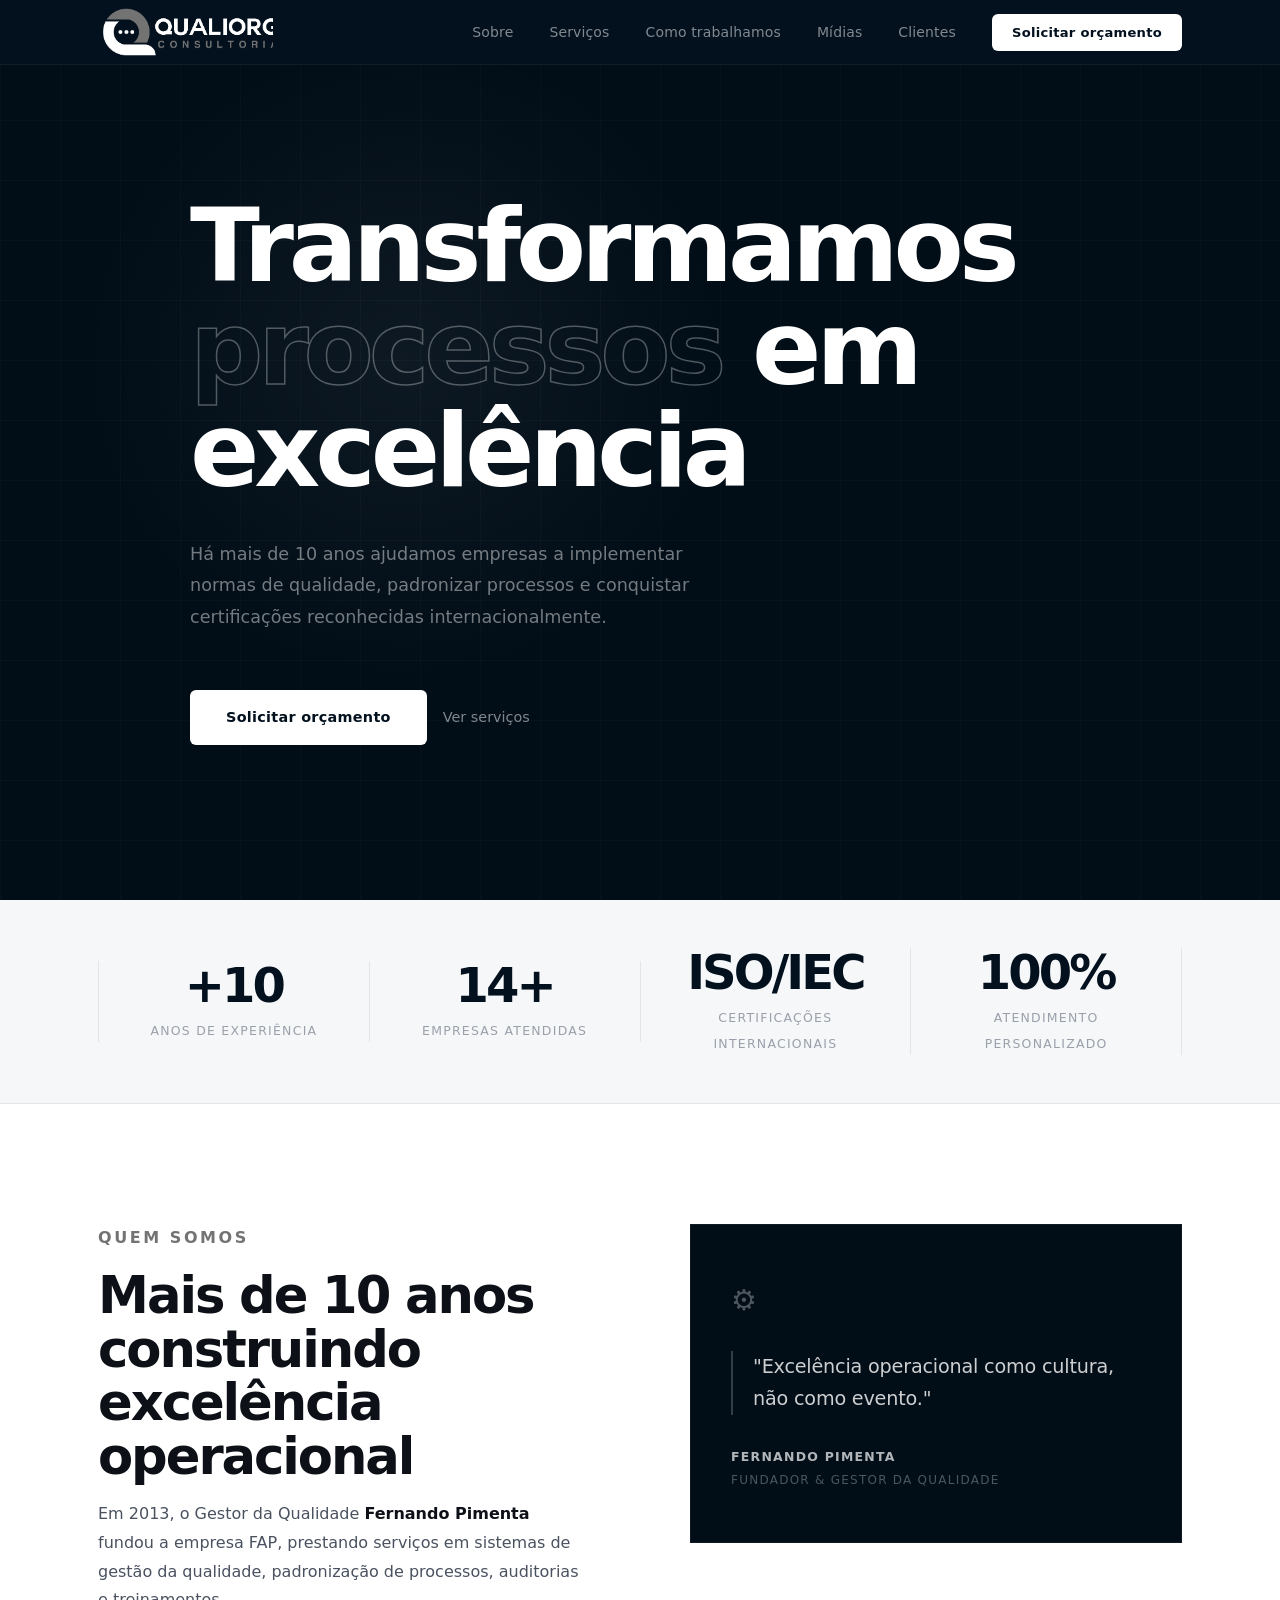
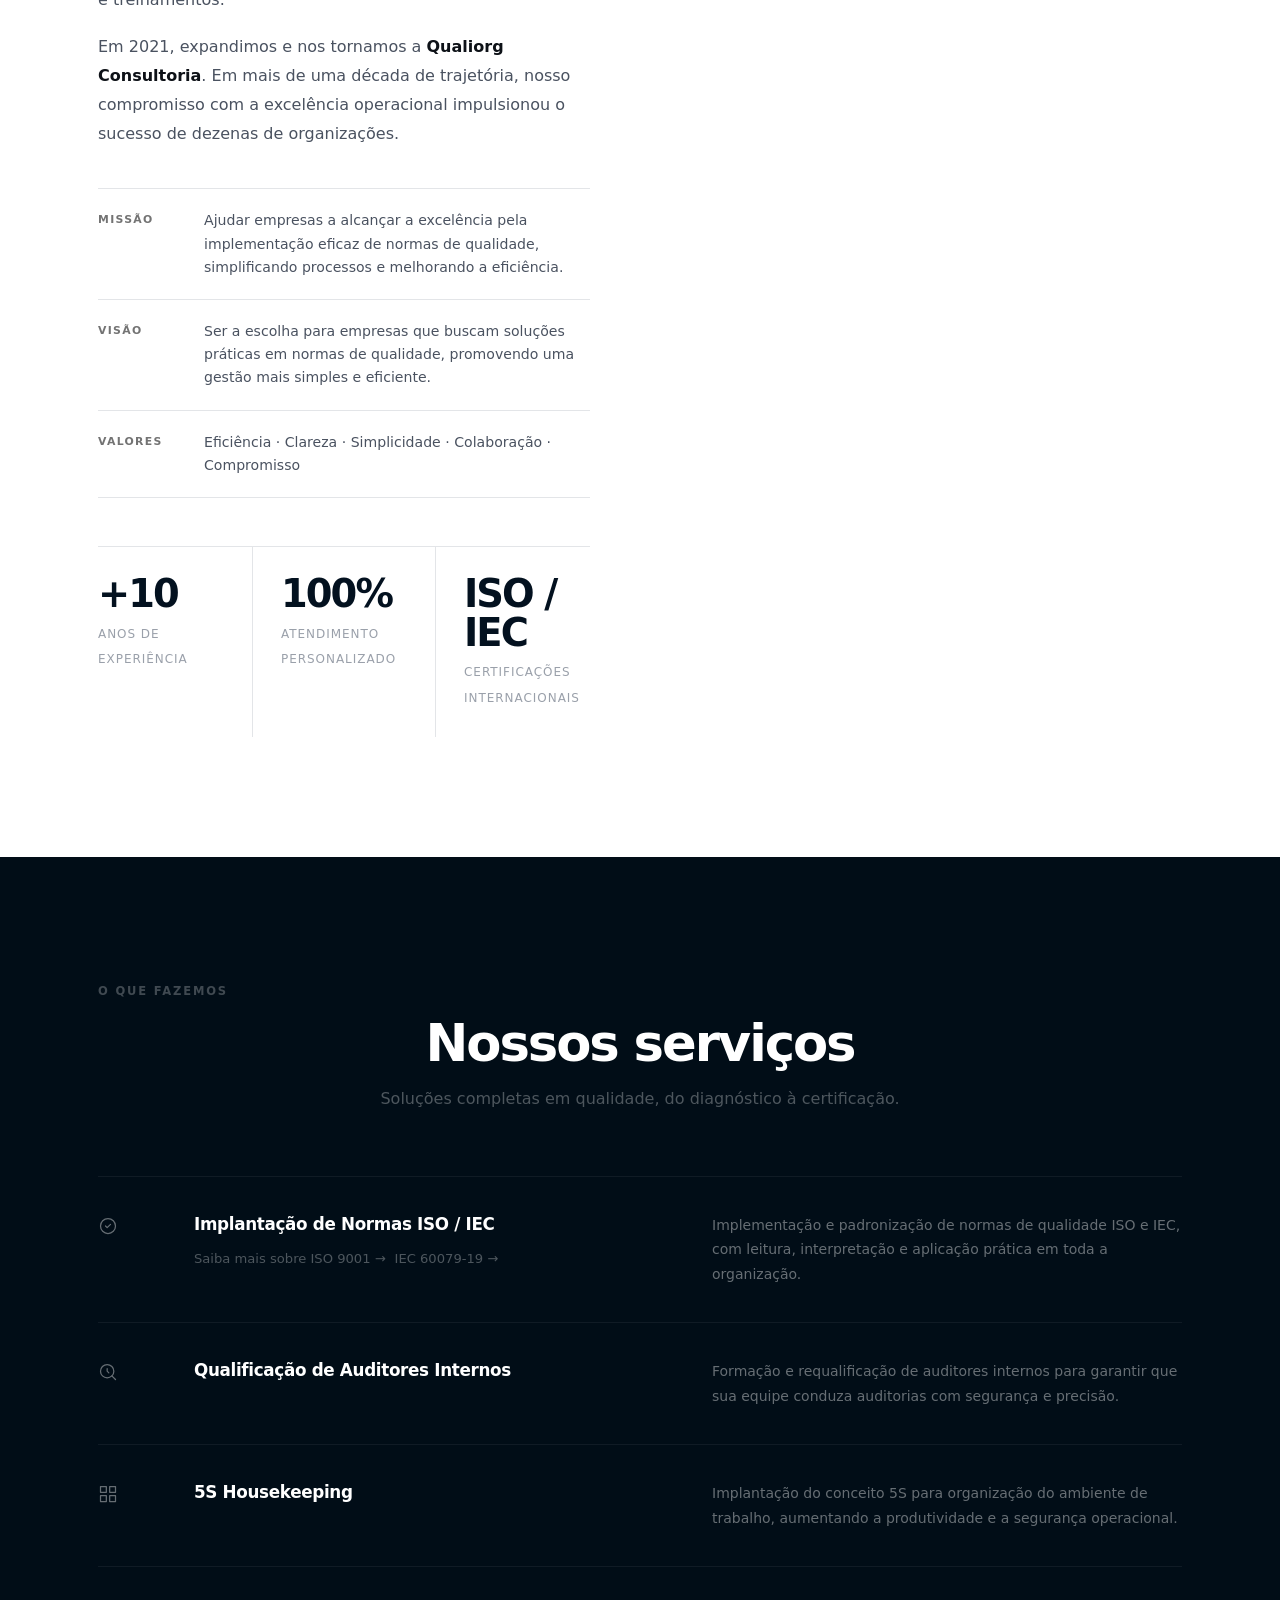
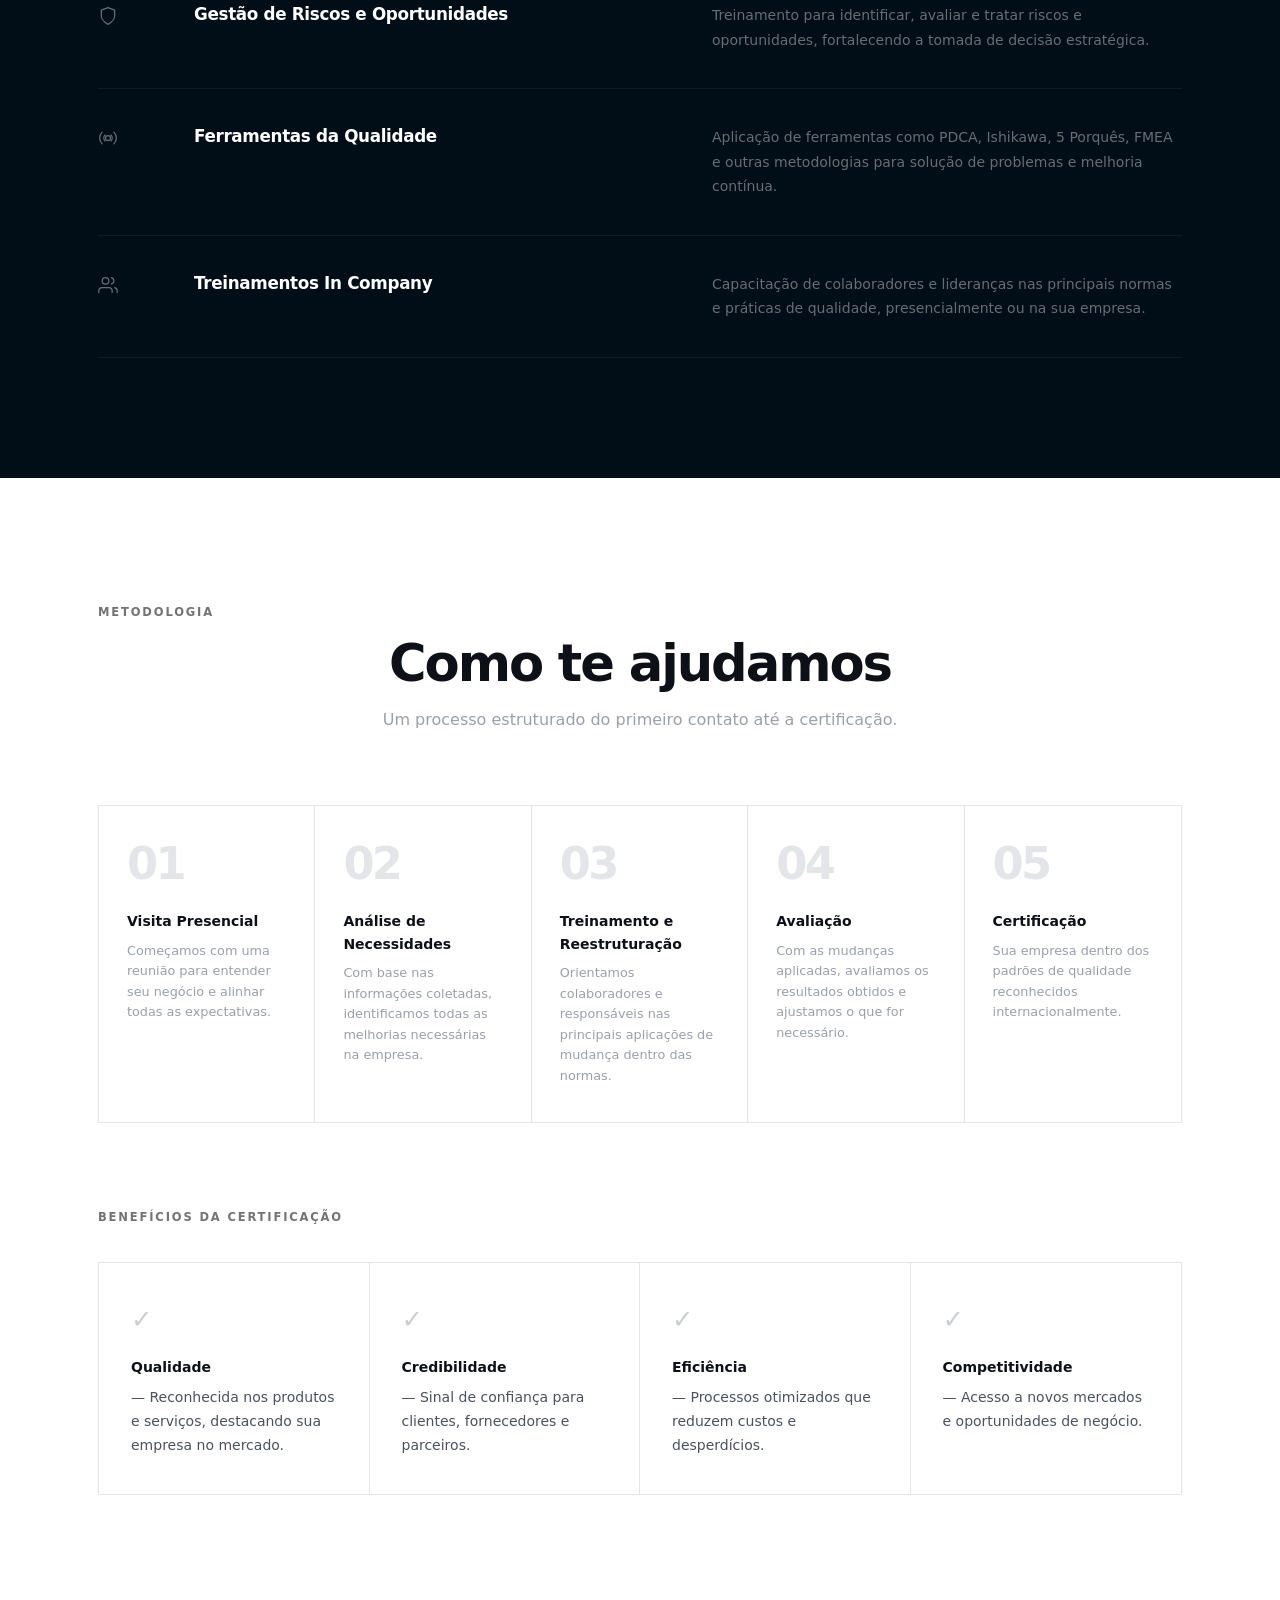
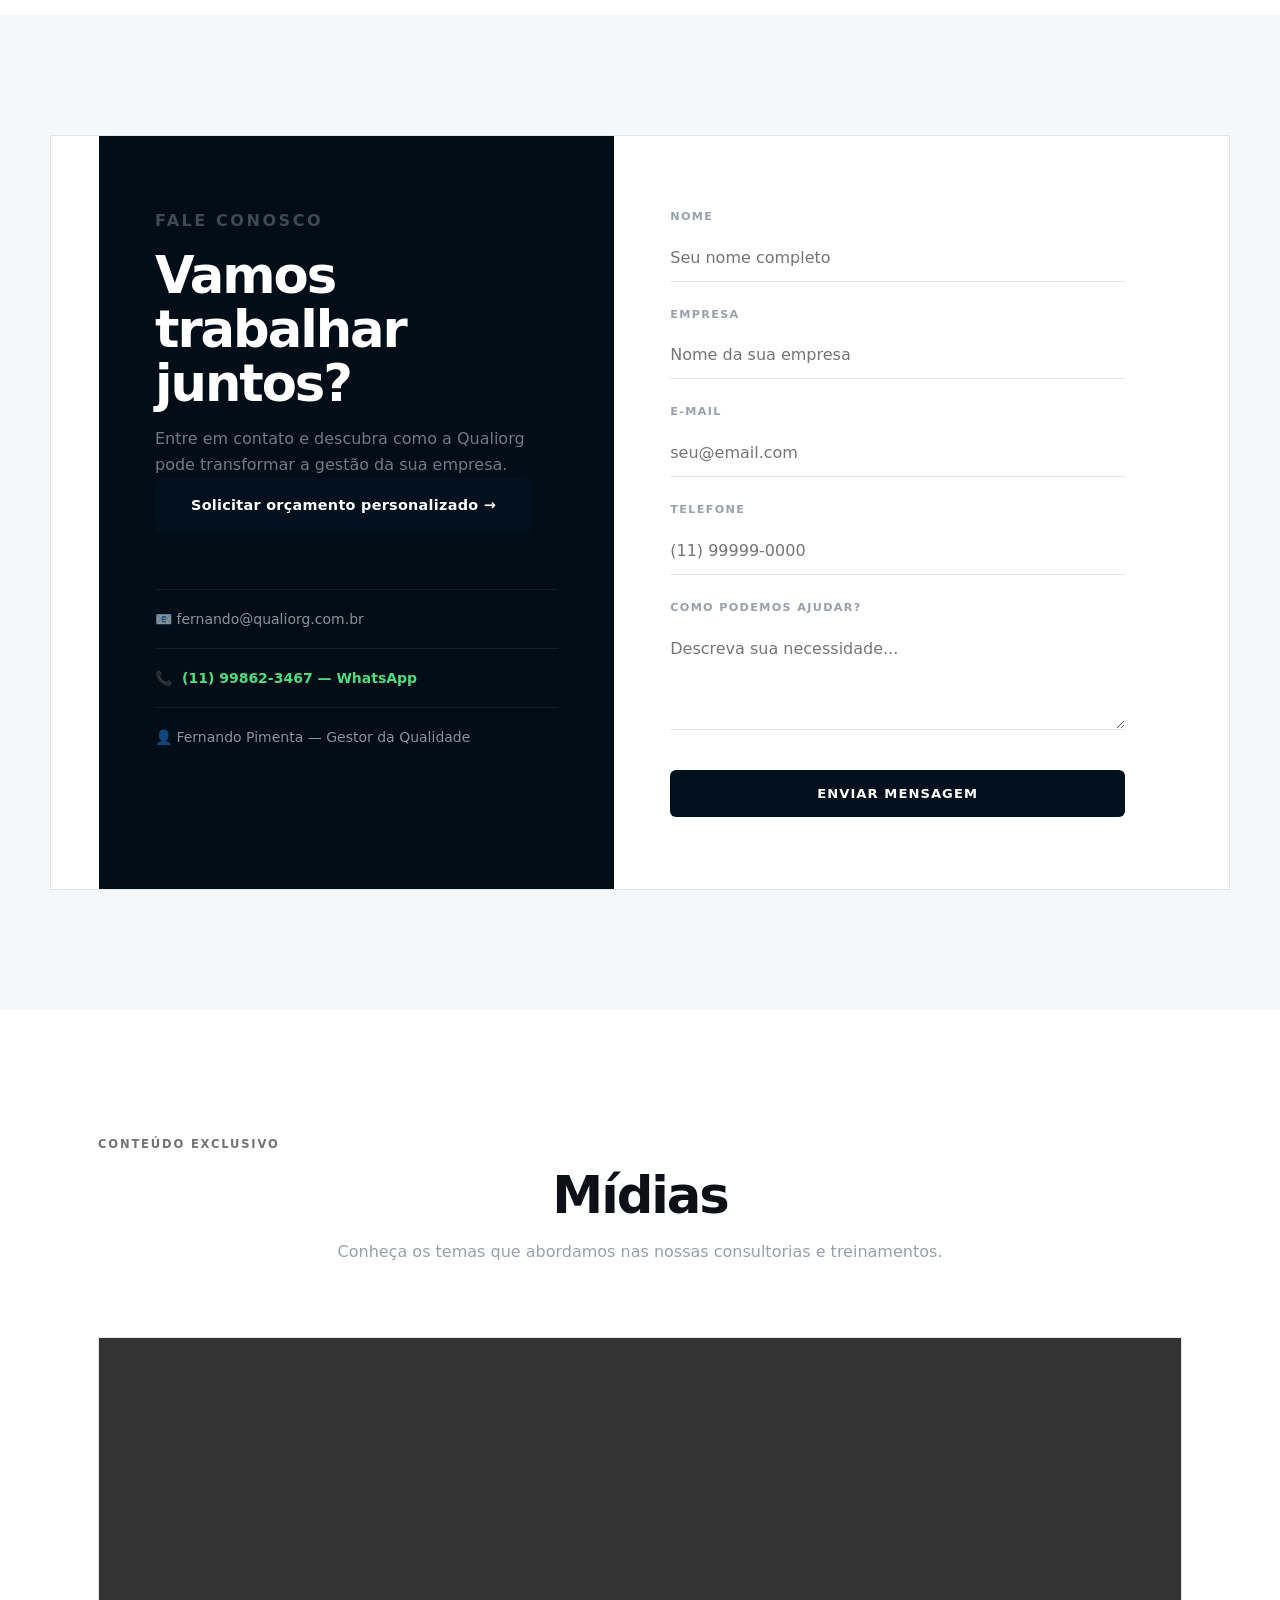
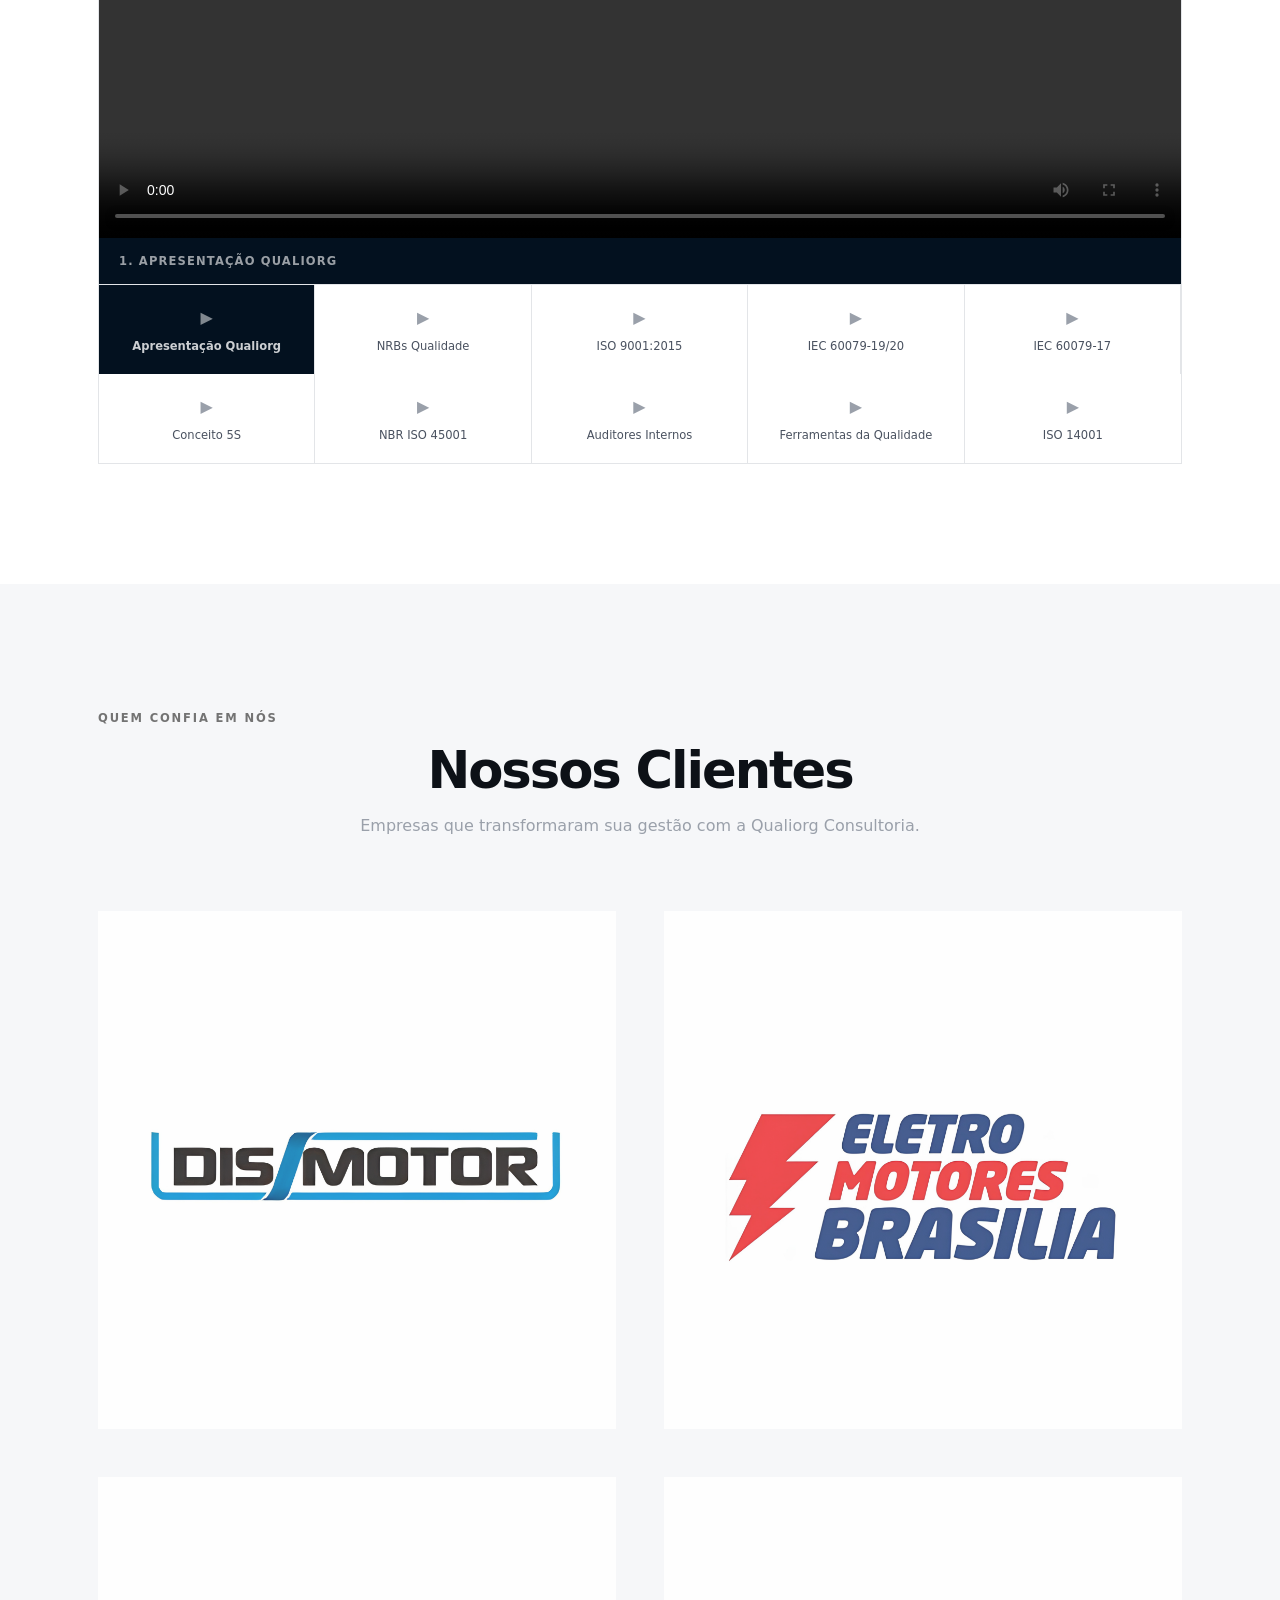
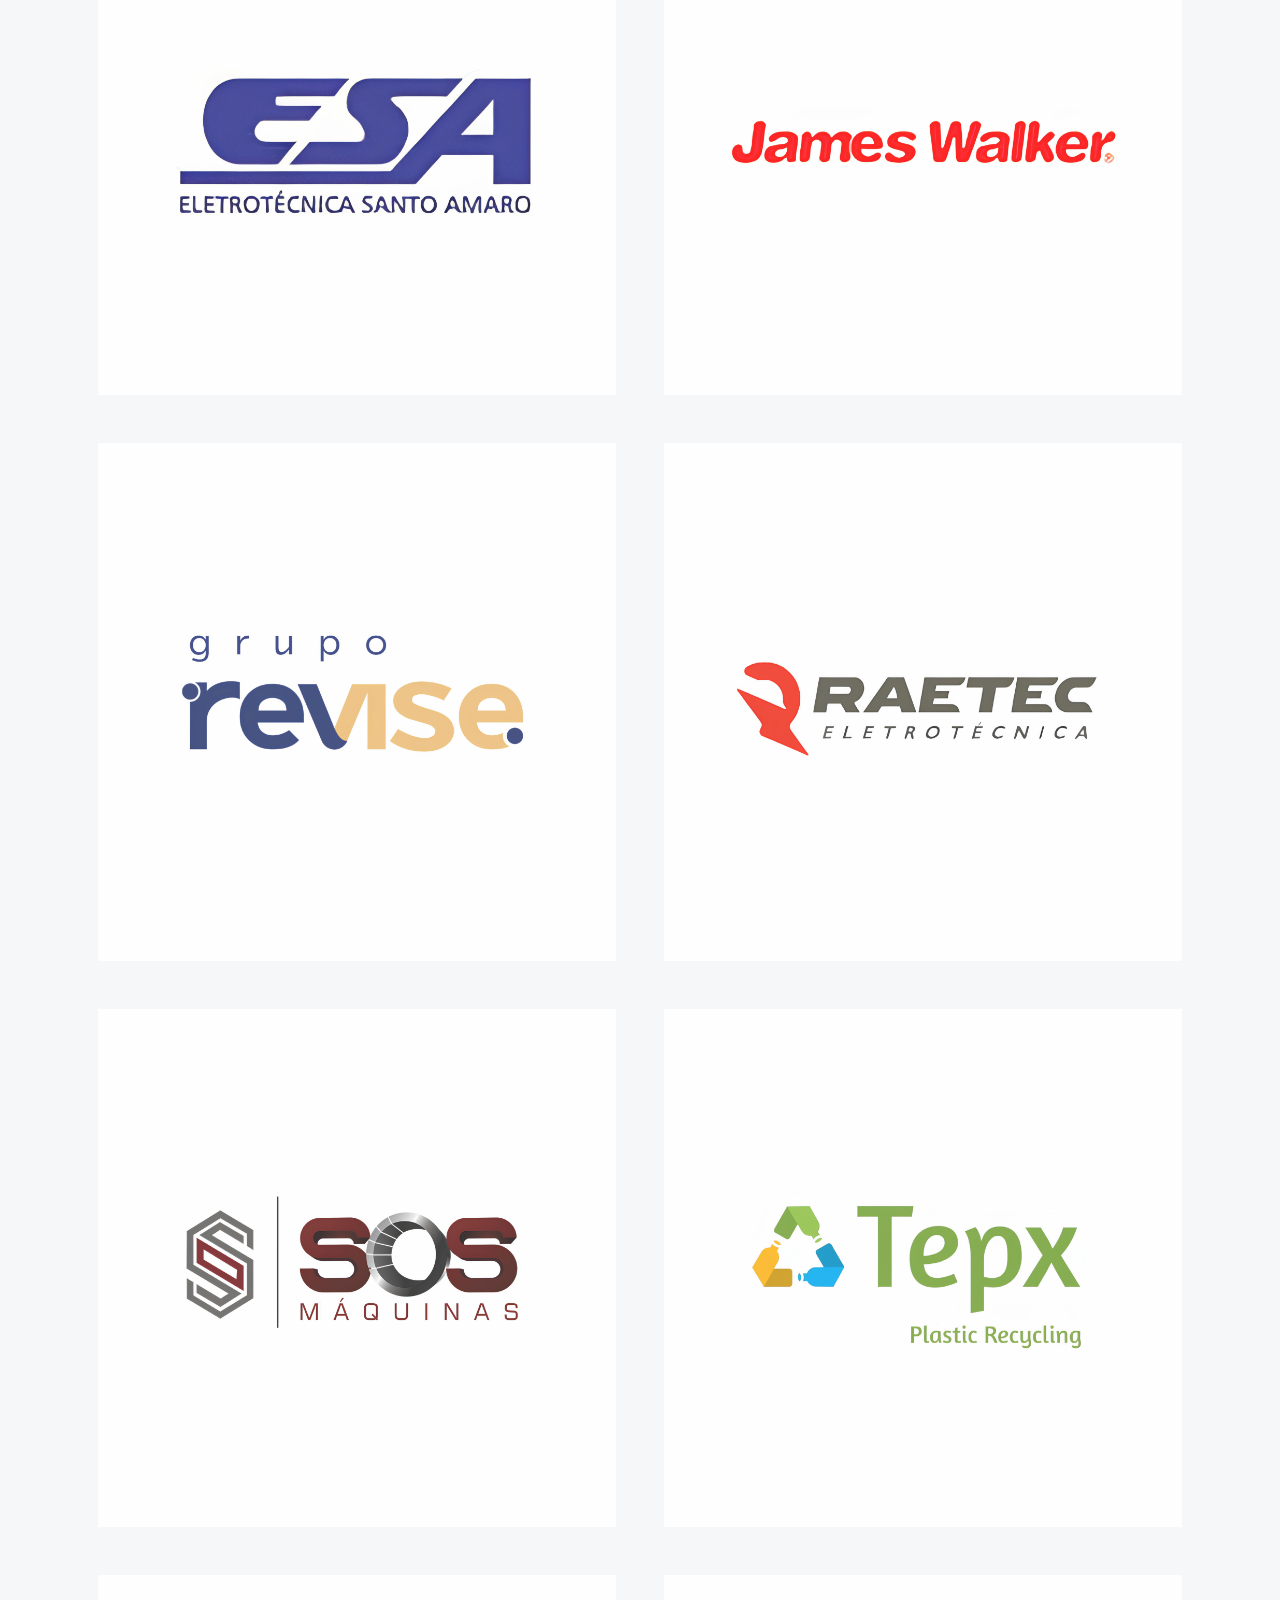
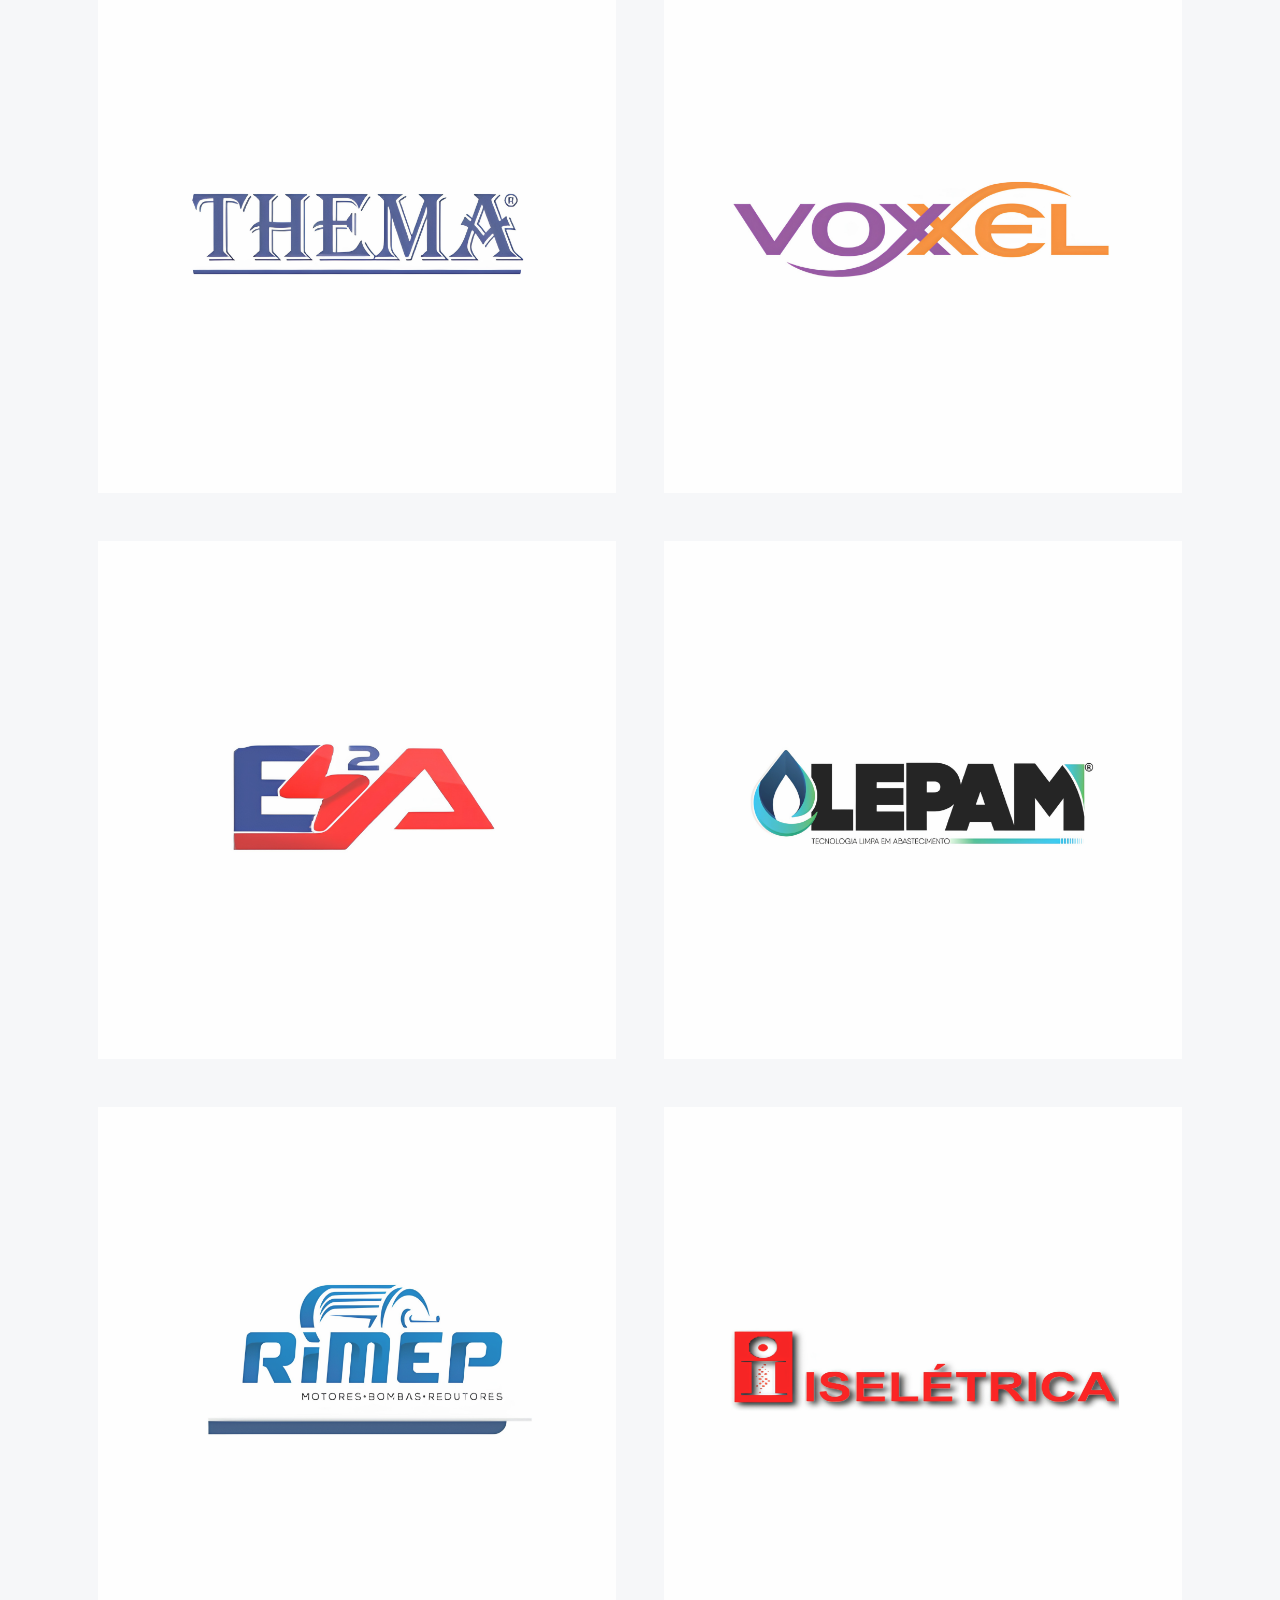
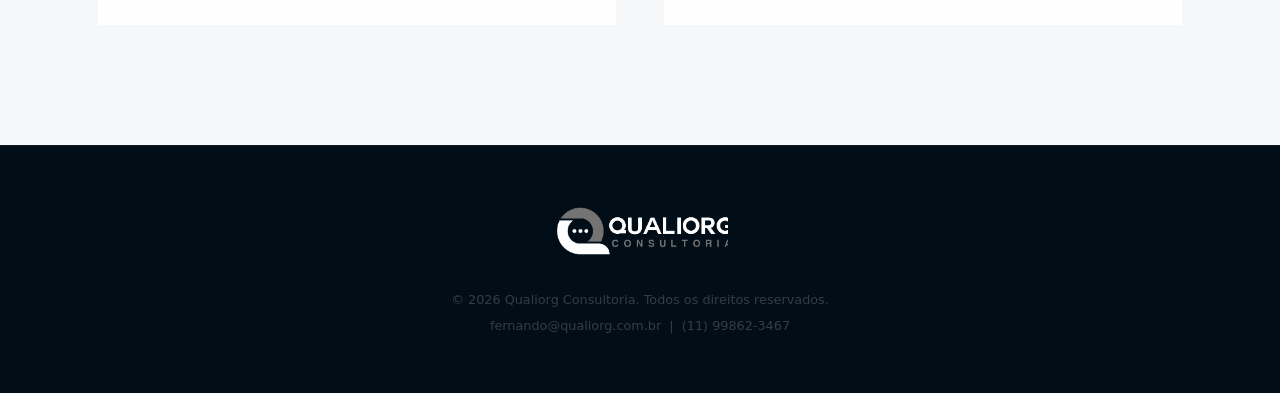
==== index.html @ 5e2f6592 "Logo transparente: sem fundo, encaixa perfeitamente em qualquer background" ====
<!DOCTYPE html>
<html lang="pt-BR">
<head>
  <meta charset="UTF-8" />
  <meta name="viewport" content="width=device-width, initial-scale=1.0" />

  <!-- SEO: Title otimizado -->
  <title>Consultoria ISO 9001, 14001 e 45001 | Qualiorg Consultoria</title>

  <!-- SEO: Meta description -->
  <meta name="description" content="Consultoria especializada em implantação de normas ISO 9001, ISO 14001, ISO 45001 e IEC 60079-19. Mais de 10 anos ajudando empresas a conquistar certificações internacionais. Solicite um orçamento." />

  <!-- SEO: Canonical -->
  <link rel="canonical" href="https://www.qualiorg.com.br/" />

  <!-- SEO: Open Graph (WhatsApp, LinkedIn, Facebook) -->
  <meta property="og:type" content="website" />
  <meta property="og:url" content="https://www.qualiorg.com.br/" />
  <meta property="og:title" content="Consultoria ISO 9001, 14001 e 45001 | Qualiorg Consultoria" />
  <meta property="og:description" content="Consultoria especializada em implantação de normas ISO 9001, ISO 14001, ISO 45001 e IEC 60079-19. Mais de 10 anos ajudando empresas a conquistar certificações internacionais." />
  <meta property="og:image" content="https://www.qualiorg.com.br/logo-dark.png" />
  <meta property="og:locale" content="pt_BR" />
  <meta property="og:site_name" content="Qualiorg Consultoria" />

  <!-- SEO: Twitter Card -->
  <meta name="twitter:card" content="summary_large_image" />
  <meta name="twitter:title" content="Consultoria ISO 9001, 14001 e 45001 | Qualiorg Consultoria" />
  <meta name="twitter:description" content="Consultoria especializada em implantação de normas ISO 9001, ISO 14001, ISO 45001 e IEC 60079-19. Mais de 10 anos de experiência." />
  <meta name="twitter:image" content="https://www.qualiorg.com.br/logo-dark.png" />

  <!-- SEO: Schema JSON-LD -->
  <script type="application/ld+json">
  {
    "@context": "https://schema.org",
    "@type": "LocalBusiness",
    "name": "Qualiorg Consultoria",
    "description": "Consultoria especializada em implantação de normas ISO 9001, ISO 14001, ISO 45001 e IEC 60079-19, auditorias internas e treinamentos em qualidade.",
    "url": "https://www.qualiorg.com.br",
    "telephone": "+5511998623467",
    "email": "fernando@qualiorg.com.br",
    "founder": {
      "@type": "Person",
      "name": "Fernando Pimenta",
      "jobTitle": "Gestor da Qualidade"
    },
    "foundingDate": "2013",
    "logo": "https://www.qualiorg.com.br/logo-dark.png",
    "image": "https://www.qualiorg.com.br/logo-dark.png",
    "address": {
      "@type": "PostalAddress",
      "addressCountry": "BR",
      "addressRegion": "SP"
    },
    "areaServed": "Brasil",
    "serviceType": [
      "Consultoria ISO 9001",
      "Consultoria ISO 14001",
      "Consultoria ISO 45001",
      "Consultoria IEC 60079-19",
      "Auditoria Interna",
      "Treinamento 5S",
      "Ferramentas da Qualidade"
    ],
    "sameAs": [
      "https://qualiorg-consultoria.github.io/Qualiorg-Consultoria"
    ]
  }
  </script>

  <link rel="stylesheet" href="style-v2.css" />
  <link href="https://fonts.googleapis.com/css2?family=Inter:wght@300;400;600;700&display=swap" rel="stylesheet" />
</head>
<body>

  <!-- NAVBAR -->
  <header class="navbar">
    <div class="container nav-inner">
      <a href="#" class="logo-link"><img src="logo-transparent.png" alt="Qualiorg Consultoria" class="logo-img" /></a>
      <nav>
        <a href="#sobre">Sobre</a>
        <a href="#servicos">Serviços</a>
        <a href="#como">Como trabalhamos</a>
        <a href="#videos">Mídias</a>
        <a href="#clientes">Clientes</a>
        <a href="orcamento.html" class="btn-nav">Solicitar orçamento</a>
      </nav>
      <button class="menu-toggle" onclick="toggleMenu()" aria-label="Menu">&#9776;</button>
    </div>
  </header>

  <!-- HERO -->
  <section class="hero">
    <div class="container hero-content">
      <h1>Transformamos <span>processos</span> em excelência</h1>
      <p class="subtitle">Há mais de 10 anos ajudamos empresas a implementar normas de qualidade, padronizar processos e conquistar certificações reconhecidas internacionalmente.</p>
      <div class="hero-actions">
        <a href="orcamento.html" class="btn-primary">Solicitar orçamento</a>
        <a href="#servicos" class="btn-secondary">Ver serviços</a>
      </div>
    </div>
    <div class="hero-bg"></div>
  </section>

  <!-- STATS STRIP -->
  <div class="stats-strip">
    <div class="container">
      <div class="stats-strip-inner">
        <div class="strip-stat"><strong>+10</strong><span>Anos de experiência</span></div>
        <div class="strip-stat"><strong>14+</strong><span>Empresas atendidas</span></div>
        <div class="strip-stat"><strong>ISO/IEC</strong><span>Certificações internacionais</span></div>
        <div class="strip-stat"><strong>100%</strong><span>Atendimento personalizado</span></div>
      </div>
    </div>
  </div>

  <!-- SOBRE -->
  <section id="sobre" class="section sobre">
    <div class="container sobre-grid">
      <div class="sobre-text">
        <p class="eyebrow">Quem somos</p>
        <h2>Mais de 10 anos construindo excelência operacional</h2>
        <p>Em 2013, o Gestor da Qualidade <strong>Fernando Pimenta</strong> fundou a empresa FAP, prestando serviços em sistemas de gestão da qualidade, padronização de processos, auditorias e treinamentos.</p>
        <p>Em 2021, expandimos e nos tornamos a <strong>Qualiorg Consultoria</strong>. Em mais de uma década de trajetória, nosso compromisso com a excelência operacional impulsionou o sucesso de dezenas de organizações.</p>

        <div class="mvv-grid">
          <div class="mvv-item">
            <strong>Missão</strong>
            <p>Ajudar empresas a alcançar a excelência pela implementação eficaz de normas de qualidade, simplificando processos e melhorando a eficiência.</p>
          </div>
          <div class="mvv-item">
            <strong>Visão</strong>
            <p>Ser a escolha para empresas que buscam soluções práticas em normas de qualidade, promovendo uma gestão mais simples e eficiente.</p>
          </div>
          <div class="mvv-item">
            <strong>Valores</strong>
            <p>Eficiência · Clareza · Simplicidade · Colaboração · Compromisso</p>
          </div>
        </div>

        <div class="stats-row">
          <div class="stat">
            <strong>+10</strong>
            <span>Anos de experiência</span>
          </div>
          <div class="stat">
            <strong>100%</strong>
            <span>Atendimento personalizado</span>
          </div>
          <div class="stat">
            <strong>ISO / IEC</strong>
            <span>Certificações internacionais</span>
          </div>
        </div>
      </div>
      <div class="sobre-visual">
        <div class="visual-card">
          <div class="icon-large">&#9881;</div>
          <blockquote>"Excelência operacional como cultura, não como evento."</blockquote>
          <p class="founder">Fernando Pimenta<br><span>Fundador &amp; Gestor da Qualidade</span></p>
        </div>
      </div>
    </div>
  </section>

  <!-- SERVIÇOS -->
  <section id="servicos" class="section servicos">
    <div class="container">
      <p class="eyebrow center">O que fazemos</p>
      <h2 class="center">Nossos serviços</h2>
      <p class="section-sub center">Soluções completas em qualidade, do diagnóstico à certificação.</p>
      <div class="cards-grid">

        <div class="card">
          <div class="card-icon">
            <svg width="24" height="24" viewBox="0 0 24 24" fill="none" stroke="currentColor" stroke-width="1.5" stroke-linecap="round" stroke-linejoin="round"><path d="M9 12l2 2 4-4"/><path d="M21 12a9 9 0 1 1-18 0 9 9 0 0 1 18 0z"/></svg>
          </div>
          <div class="card-title-wrap">
            <h3>Implantação de Normas ISO / IEC</h3>
            <p style="margin-top: 10px;"><a href="iso-9001.html">Saiba mais sobre ISO 9001 &#8594;</a> &nbsp;<a href="iec-60079-19.html">IEC 60079-19 &#8594;</a></p>
          </div>
          <p>Implementação e padronização de normas de qualidade ISO e IEC, com leitura, interpretação e aplicação prática em toda a organização.</p>
        </div>

        <div class="card">
          <div class="card-icon">
            <svg width="24" height="24" viewBox="0 0 24 24" fill="none" stroke="currentColor" stroke-width="1.5" stroke-linecap="round" stroke-linejoin="round"><path d="M21 21l-4.35-4.35"/><circle cx="11" cy="11" r="8"/><path d="M11 8v3l2 2"/></svg>
          </div>
          <h3>Qualificação de Auditores Internos</h3>
          <p>Formação e requalificação de auditores internos para garantir que sua equipe conduza auditorias com segurança e precisão.</p>
        </div>

        <div class="card">
          <div class="card-icon">
            <svg width="24" height="24" viewBox="0 0 24 24" fill="none" stroke="currentColor" stroke-width="1.5" stroke-linecap="round" stroke-linejoin="round"><rect x="3" y="3" width="7" height="7"/><rect x="14" y="3" width="7" height="7"/><rect x="14" y="14" width="7" height="7"/><rect x="3" y="14" width="7" height="7"/></svg>
          </div>
          <h3>5S Housekeeping</h3>
          <p>Implantação do conceito 5S para organização do ambiente de trabalho, aumentando a produtividade e a segurança operacional.</p>
        </div>

        <div class="card">
          <div class="card-icon">
            <svg width="24" height="24" viewBox="0 0 24 24" fill="none" stroke="currentColor" stroke-width="1.5" stroke-linecap="round" stroke-linejoin="round"><path d="M12 22s8-4 8-10V5l-8-3-8 3v7c0 6 8 10 8 10z"/></svg>
          </div>
          <h3>Gestão de Riscos e Oportunidades</h3>
          <p>Treinamento para identificar, avaliar e tratar riscos e oportunidades, fortalecendo a tomada de decisão estratégica.</p>
        </div>

        <div class="card">
          <div class="card-icon">
            <svg width="24" height="24" viewBox="0 0 24 24" fill="none" stroke="currentColor" stroke-width="1.5" stroke-linecap="round" stroke-linejoin="round"><circle cx="12" cy="12" r="3"/><path d="M19.07 4.93a10 10 0 0 1 0 14.14M4.93 4.93a10 10 0 0 0 0 14.14"/><path d="M15.54 8.46a5 5 0 0 1 0 7.07M8.46 8.46a5 5 0 0 0 0 7.07"/></svg>
          </div>
          <h3>Ferramentas da Qualidade</h3>
          <p>Aplicação de ferramentas como PDCA, Ishikawa, 5 Porquês, FMEA e outras metodologias para solução de problemas e melhoria contínua.</p>
        </div>

        <div class="card">
          <div class="card-icon">
            <svg width="24" height="24" viewBox="0 0 24 24" fill="none" stroke="currentColor" stroke-width="1.5" stroke-linecap="round" stroke-linejoin="round"><path d="M17 21v-2a4 4 0 0 0-4-4H5a4 4 0 0 0-4 4v2"/><circle cx="9" cy="7" r="4"/><path d="M23 21v-2a4 4 0 0 0-3-3.87"/><path d="M16 3.13a4 4 0 0 1 0 7.75"/></svg>
          </div>
          <h3>Treinamentos In Company</h3>
          <p>Capacitação de colaboradores e lideranças nas principais normas e práticas de qualidade, presencialmente ou na sua empresa.</p>
        </div>

      </div>
    </div>
  </section>

  <!-- COMO TRABALHAMOS -->
  <section id="como" class="section como">
    <div class="container">
      <p class="eyebrow center">Metodologia</p>
      <h2 class="center">Como te ajudamos</h2>
      <p class="section-sub center">Um processo estruturado do primeiro contato até a certificação.</p>
      <div class="steps">
        <div class="step">
          <div class="step-num">01</div>
          <h3>Visita Presencial</h3>
          <p>Começamos com uma reunião para entender seu negócio e alinhar todas as expectativas.</p>
        </div>
        <div class="step-arrow">&#8594;</div>
        <div class="step">
          <div class="step-num">02</div>
          <h3>Análise de Necessidades</h3>
          <p>Com base nas informações coletadas, identificamos todas as melhorias necessárias na empresa.</p>
        </div>
        <div class="step-arrow">&#8594;</div>
        <div class="step">
          <div class="step-num">03</div>
          <h3>Treinamento e Reestruturação</h3>
          <p>Orientamos colaboradores e responsáveis nas principais aplicações de mudança dentro das normas.</p>
        </div>
        <div class="step-arrow">&#8594;</div>
        <div class="step">
          <div class="step-num">04</div>
          <h3>Avaliação</h3>
          <p>Com as mudanças aplicadas, avaliamos os resultados obtidos e ajustamos o que for necessário.</p>
        </div>
        <div class="step-arrow">&#8594;</div>
        <div class="step">
          <div class="step-num">05</div>
          <h3>Certificação</h3>
          <p>Sua empresa dentro dos padrões de qualidade reconhecidos internacionalmente.</p>
        </div>
      </div>

      <div class="beneficios">
        <p class="eyebrow center">Benefícios da certificação</p>
        <div class="beneficios-grid">
          <div class="beneficio">
            <span>&#10003;</span>
            <p><strong>Qualidade</strong> — Reconhecida nos produtos e serviços, destacando sua empresa no mercado.</p>
          </div>
          <div class="beneficio">
            <span>&#10003;</span>
            <p><strong>Credibilidade</strong> — Sinal de confiança para clientes, fornecedores e parceiros.</p>
          </div>
          <div class="beneficio">
            <span>&#10003;</span>
            <p><strong>Eficiência</strong> — Processos otimizados que reduzem custos e desperdícios.</p>
          </div>
          <div class="beneficio">
            <span>&#10003;</span>
            <p><strong>Competitividade</strong> — Acesso a novos mercados e oportunidades de negócio.</p>
          </div>
        </div>
      </div>
    </div>
  </section>

  <!-- CONTATO -->
  <section id="contato" class="section contato">
    <div class="container contato-grid">
      <div class="contato-text">
        <p class="eyebrow">Fale conosco</p>
        <h2>Vamos trabalhar juntos?</h2>
        <p>Entre em contato e descubra como a Qualiorg pode transformar a gestão da sua empresa.</p>
        <p style="margin-bottom: 20px;"><a href="orcamento.html" class="btn-primary" style="background: var(--navy); color: var(--white);">Solicitar orçamento personalizado &#8594;</a></p>
        <div class="contato-info">
          <p>&#128231; fernando@qualiorg.com.br</p>
          <p>&#128222; <a href="https://wa.me/5511998623467" target="_blank" class="whatsapp-link">(11) 99862-3467 — WhatsApp</a></p>
          <p>&#128100; Fernando Pimenta — Gestor da Qualidade</p>
        </div>
      </div>
      <form class="contato-form" action="https://api.web3forms.com/submit" method="POST">
        <div class="form-group">
          <label for="nome">Nome</label>
          <input type="text" id="nome" name="nome" placeholder="Seu nome completo" required />
        </div>
        <div class="form-group">
          <label for="empresa">Empresa</label>
          <input type="text" id="empresa" name="empresa" placeholder="Nome da sua empresa" />
        </div>
        <div class="form-group">
          <label for="email">E-mail</label>
          <input type="email" id="email" name="email" placeholder="seu@email.com" required />
        </div>
        <div class="form-group">
          <label for="telefone">Telefone</label>
          <input type="tel" id="telefone" name="telefone" placeholder="(11) 99999-0000" />
        </div>
        <div class="form-group">
          <label for="mensagem">Como podemos ajudar?</label>
          <textarea id="mensagem" name="mensagem" rows="4" placeholder="Descreva sua necessidade..." required></textarea>
        </div>
        <input type="hidden" name="access_key" value="b4bec08f-4103-42a5-8a6a-27d4d73f5cdd" />
        <input type="hidden" name="subject" value="Nova solicitação pelo site - Qualiorg Consultoria" />
        <input type="hidden" name="from_name" value="Site Qualiorg Consultoria" />
        <input type="hidden" name="redirect" value="https://www.qualiorg.com.br/?enviado=1" />
        <button type="submit" class="btn-submit">Enviar mensagem</button>
      </form>
    </div>
  </section>

  <!-- VÍDEOS -->
  <section id="videos" class="section videos">
    <div class="container">
      <p class="eyebrow center">Conteúdo exclusivo</p>
      <h2 class="center">Mídias</h2>
      <p class="section-sub center">Conheça os temas que abordamos nas nossas consultorias e treinamentos.</p>

      <div class="video-player-wrap">
        <video id="main-video" class="main-video" controls controlsList="nodownload">
          <source src="videos/01-apresentacao.mp4" type="video/mp4">
        </video>
        <div class="video-title-bar">
          <span id="video-label">1. Apresentação Qualiorg</span>
        </div>
      </div>

      <div class="video-grid">
        <div class="video-thumb active" onclick="trocarVideo(this)" data-src="videos/01-apresentacao.mp4" data-label="1. Apresentação Qualiorg">
          <div class="thumb-icon">&#9654;</div>
          <span>Apresentação Qualiorg</span>
        </div>
        <div class="video-thumb" onclick="trocarVideo(this)" data-src="videos/02-nrbs-qualidade.mp4" data-label="2. NRBs Qualidade">
          <div class="thumb-icon">&#9654;</div>
          <span>NRBs Qualidade</span>
        </div>
        <div class="video-thumb" onclick="trocarVideo(this)" data-src="videos/03-iso-9001.mp4" data-label="3. ISO 9001:2015">
          <div class="thumb-icon">&#9654;</div>
          <span>ISO 9001:2015</span>
        </div>
        <div class="video-thumb" onclick="trocarVideo(this)" data-src="videos/04-iec-60079-19-20.mp4" data-label="4. IEC 60079-19/20">
          <div class="thumb-icon">&#9654;</div>
          <span>IEC 60079-19/20</span>
        </div>
        <div class="video-thumb" onclick="trocarVideo(this)" data-src="videos/05-iec-60079-17.mp4" data-label="5. IEC 60079-17">
          <div class="thumb-icon">&#9654;</div>
          <span>IEC 60079-17</span>
        </div>
        <div class="video-thumb" onclick="trocarVideo(this)" data-src="videos/06-conceito-5s.mp4" data-label="6. Conceito 5S">
          <div class="thumb-icon">&#9654;</div>
          <span>Conceito 5S</span>
        </div>
        <div class="video-thumb" onclick="trocarVideo(this)" data-src="videos/07-nbr-iso-45001.mp4" data-label="7. NBR ISO 45001">
          <div class="thumb-icon">&#9654;</div>
          <span>NBR ISO 45001</span>
        </div>
        <div class="video-thumb" onclick="trocarVideo(this)" data-src="videos/08-auditores-internos.mp4" data-label="8. Auditores Internos">
          <div class="thumb-icon">&#9654;</div>
          <span>Auditores Internos</span>
        </div>
        <div class="video-thumb" onclick="trocarVideo(this)" data-src="videos/09-ferramentas-qualidade.mp4" data-label="9. Ferramentas da Qualidade">
          <div class="thumb-icon">&#9654;</div>
          <span>Ferramentas da Qualidade</span>
        </div>
        <div class="video-thumb" onclick="trocarVideo(this)" data-src="videos/10-iso-14001.mp4" data-label="10. ISO 14001">
          <div class="thumb-icon">&#9654;</div>
          <span>ISO 14001</span>
        </div>
      </div>
    </div>
  </section>

  <!-- CLIENTES -->
  <section id="clientes" class="section clientes">
    <div class="container">
      <p class="eyebrow center">Quem confia em nós</p>
      <h2 class="center">Nossos Clientes</h2>
      <p class="section-sub center">Empresas que transformaram sua gestão com a Qualiorg Consultoria.</p>
      <div class="clientes-grid">
        <div class="cliente-item"><img src="clientes/01 - DISMOTOR.png" alt="Dismotor" /></div>
        <div class="cliente-item"><img src="clientes/01- ELETRO MOTORES BRASILIA.png" alt="Eletro Motores Brasília" /></div>
        <div class="cliente-item"><img src="clientes/03- ESA.png" alt="ESA" /></div>
        <div class="cliente-item"><img src="clientes/04- JAMES WALKER.png" alt="James Walker" /></div>
        <div class="cliente-item"><img src="clientes/05- REVISE.png" alt="Revise" /></div>
        <div class="cliente-item"><img src="clientes/06- RAETEC.png" alt="Raetec" /></div>
        <div class="cliente-item"><img src="clientes/07- SOS MÁQUINAS.png" alt="SOS Máquinas" /></div>
        <div class="cliente-item"><img src="clientes/08- TEPX.png" alt="Tepx" /></div>
        <div class="cliente-item"><img src="clientes/09- THEMA.png" alt="Thema" /></div>
        <div class="cliente-item"><img src="clientes/10- VOXXEL.png" alt="Voxxel" /></div>
        <div class="cliente-item"><img src="clientes/11- E2A.png" alt="E2A" /></div>
        <div class="cliente-item"><img src="clientes/12- LEPAM.png" alt="Lepam" /></div>
        <div class="cliente-item"><img src="clientes/13- RIMEP.png" alt="Rimep" /></div>
        <div class="cliente-item"><img src="clientes/14- ISELÉTRICA.png" alt="Iselétrica" /></div>
      </div>
    </div>
  </section>

  <!-- FOOTER -->
  <footer class="footer">
    <div class="container footer-inner">
      <div class="footer-logo-wrap"><img src="logo-transparent.png" alt="Qualiorg Consultoria" class="logo-img-footer" /></div>
      <p>&copy; 2026 Qualiorg Consultoria. Todos os direitos reservados.</p>
      <p>fernando@qualiorg.com.br &nbsp;|&nbsp; <a href="https://wa.me/5511998623467" target="_blank" class="whatsapp-link-footer">(11) 99862-3467</a></p>
    </div>
  </footer>

  <script src="script.js"></script>
</body>
</html>
---- style-v2.css ----
*, *::before, *::after { box-sizing: border-box; margin: 0; padding: 0; }

:root {
  --navy:       #03111F;
  --navy-deep:  #010d17;
  --white:      #FFFFFF;
  --off-white:  #F6F7F9;
  --gray-brand: #737373;
  --gray-200:   #E3E5E8;
  --gray-400:   #9AA0AA;
  --gray-600:   #4A5260;
  --gray-900:   #0D1117;
  --green:      #16a34a;
}

html { scroll-behavior: smooth; }

body {
  font-family: -apple-system, BlinkMacSystemFont, 'Segoe UI', system-ui, sans-serif;
  color: var(--gray-900);
  background: var(--white);
  line-height: 1.6;
  -webkit-font-smoothing: antialiased;
}

.container {
  max-width: 1180px;
  margin: 0 auto;
  padding: 0 48px;
}

/* ─── NAVBAR ─── */
.navbar {
  position: fixed;
  top: 0; left: 0; right: 0;
  z-index: 100;
  background: #03111F;
  border-bottom: 1px solid rgba(255,255,255,0.05);
}

.nav-inner {
  display: flex;
  align-items: center;
  justify-content: space-between;
  height: 64px;
}

.logo-link {
  display: block;
  text-decoration: none;
  width: 175px;
  height: 58px;
  overflow: hidden;
  position: relative;
  flex-shrink: 0;
}
.logo-img {
  display: block;
  position: absolute;
  width: 200px;
  height: 200px;
  top: 50%;
  left: 50%;
  transform: translate(-47%, -50%);
}

.footer-logo-wrap {
  position: relative;
  width: 175px;
  height: 58px;
  overflow: hidden;
  margin: 0 auto 24px;
}
.logo-img-footer {
  display: block;
  position: absolute;
  width: 200px;
  height: 200px;
  top: 50%;
  left: 50%;
  transform: translate(-47%, -50%);
}

nav { display: flex; align-items: center; gap: 36px; }

nav a {
  text-decoration: none;
  color: rgba(255,255,255,0.5);
  font-size: 0.875rem;
  font-weight: 500;
  letter-spacing: 0.01em;
  transition: color 0.15s;
}
nav a:hover, nav a.active { color: var(--white); }

.btn-nav {
  background: var(--white) !important;
  color: var(--navy) !important;
  padding: 8px 20px !important;
  border-radius: 6px !important;
  font-weight: 700 !important;
  font-size: 0.82rem !important;
  letter-spacing: 0.02em !important;
  transition: opacity 0.15s !important;
}
.btn-nav:hover { opacity: 0.88 !important; }

.menu-toggle {
  display: none;
  background: none;
  border: none;
  font-size: 1.5rem;
  cursor: pointer;
  color: var(--white);
}

/* ─── HERO ─── */
.hero {
  min-height: 100vh;
  display: flex;
  align-items: center;
  background: var(--navy-deep);
  position: relative;
  overflow: hidden;
}

/* grade sutil no fundo */
.hero::before {
  content: '';
  position: absolute;
  inset: 0;
  background-image:
    linear-gradient(rgba(255,255,255,0.025) 1px, transparent 1px),
    linear-gradient(90deg, rgba(255,255,255,0.025) 1px, transparent 1px);
  background-size: 60px 60px;
  pointer-events: none;
}

/* brilho central */
.hero-bg {
  position: absolute;
  top: 40%;
  left: 30%;
  width: 700px;
  height: 700px;
  background: radial-gradient(ellipse, rgba(255,255,255,0.05) 0%, transparent 65%);
  transform: translate(-47%, -50%);
  pointer-events: none;
}

.hero-content {
  position: relative;
  padding: 140px 0 100px;
  max-width: 900px;
}

.eyebrow {
  display: inline-flex;
  align-items: center;
  gap: 10px;
  font-size: 0.72rem;
  font-weight: 600;
  letter-spacing: 0.16em;
  text-transform: uppercase;
  color: var(--gray-brand);
  margin-bottom: 32px;
}

.hero .eyebrow { color: rgba(255,255,255,0.35); }

.hero h1 {
  font-size: clamp(3.2rem, 8vw, 6.5rem);
  font-weight: 800;
  color: var(--white);
  line-height: 1.0;
  letter-spacing: -0.05em;
  margin-bottom: 36px;
}

.hero h1 span {
  color: transparent;
  -webkit-text-stroke: 1.5px rgba(255,255,255,0.3);
}

.subtitle {
  font-size: 1.1rem;
  color: rgba(255,255,255,0.45);
  margin-bottom: 56px;
  max-width: 500px;
  line-height: 1.8;
  font-weight: 400;
}

.hero-actions { display: flex; gap: 16px; align-items: center; flex-wrap: wrap; }

.btn-primary {
  display: inline-block;
  background: var(--white);
  color: var(--navy);
  font-weight: 700;
  padding: 16px 36px;
  border-radius: 6px;
  text-decoration: none;
  font-size: 0.9rem;
  letter-spacing: 0.02em;
  transition: opacity 0.15s, transform 0.15s;
}
.btn-primary:hover { opacity: 0.92; transform: translateY(-1px); }

.btn-secondary {
  display: inline-flex;
  align-items: center;
  gap: 6px;
  color: rgba(255,255,255,0.5);
  font-weight: 500;
  text-decoration: none;
  font-size: 0.9rem;
  transition: color 0.15s;
  background: none;
  border: none;
  padding: 0;
}
.btn-secondary:hover { color: rgba(255,255,255,0.85); }

/* ─── FAIXA DE STATS (abaixo do hero) ─── */
.stats-strip {
  background: var(--off-white);
  border-bottom: 1px solid var(--gray-200);
}

.stats-strip-inner {
  display: flex;
  justify-content: space-between;
  align-items: center;
  padding: 48px 0;
  gap: 0;
}

.strip-stat {
  flex: 1;
  text-align: center;
  border-right: 1px solid var(--gray-200);
  padding: 0 32px;
}
.strip-stat:first-child { border-left: 1px solid var(--gray-200); }

.strip-stat strong {
  display: block;
  font-size: 3rem;
  font-weight: 800;
  color: var(--navy);
  letter-spacing: -0.06em;
  line-height: 1;
  margin-bottom: 8px;
}
.strip-stat span {
  font-size: 0.78rem;
  color: var(--gray-400);
  font-weight: 500;
  text-transform: uppercase;
  letter-spacing: 0.1em;
}

/* ─── SECTIONS ─── */
.section { padding: 120px 0; }

h2 {
  font-size: clamp(2rem, 4vw, 3.4rem);
  font-weight: 800;
  letter-spacing: -0.04em;
  line-height: 1.05;
  margin-bottom: 16px;
}
.center { text-align: center; }

.section-sub {
  color: var(--gray-400);
  font-size: 1rem;
  margin-bottom: 72px;
  font-weight: 400;
}

.section .eyebrow { color: var(--gray-brand); margin-bottom: 16px; }

/* ─── SOBRE ─── */
.sobre { background: var(--white); }

.sobre-grid {
  display: grid;
  grid-template-columns: 1fr 1fr;
  gap: 100px;
  align-items: start;
}

.sobre-text p { color: var(--gray-600); margin-bottom: 18px; font-size: 1rem; line-height: 1.8; }
.sobre-text strong { color: var(--gray-900); font-weight: 600; }

.mvv-grid {
  display: grid;
  grid-template-columns: 1fr;
  gap: 0;
  margin: 40px 0;
  border-top: 1px solid var(--gray-200);
}

.mvv-item {
  padding: 20px 0;
  border-bottom: 1px solid var(--gray-200);
  display: grid;
  grid-template-columns: 90px 1fr;
  gap: 16px;
  align-items: start;
}
.mvv-item strong {
  font-size: 0.68rem;
  font-weight: 700;
  color: var(--gray-brand);
  text-transform: uppercase;
  letter-spacing: 0.12em;
  padding-top: 2px;
}
.mvv-item p { color: var(--gray-600); font-size: 0.88rem; margin: 0; line-height: 1.65; }

.stats-row {
  display: flex;
  gap: 0;
  margin-top: 48px;
  padding-top: 0;
  border-top: 1px solid var(--gray-200);
}
.stat {
  flex: 1;
  padding: 28px 0;
  border-right: 1px solid var(--gray-200);
  padding-right: 28px;
  margin-right: 28px;
}
.stat:last-child { border-right: none; margin-right: 0; padding-right: 0; }
.stat strong {
  display: block;
  font-size: 2.4rem;
  font-weight: 800;
  color: var(--navy);
  letter-spacing: -0.05em;
  line-height: 1;
  margin-bottom: 6px;
}
.stat span { font-size: 0.75rem; color: var(--gray-400); font-weight: 500; text-transform: uppercase; letter-spacing: 0.08em; }

.sobre-visual { display: flex; justify-content: center; position: sticky; top: 84px; }

.visual-card {
  background: var(--navy-deep);
  padding: 52px 40px;
  color: var(--white);
  width: 100%;
  border: 1px solid rgba(255,255,255,0.06);
}
.icon-large { font-size: 1.8rem; margin-bottom: 28px; opacity: 0.3; }
.visual-card blockquote {
  font-size: 1.2rem;
  font-style: normal;
  font-weight: 300;
  line-height: 1.65;
  letter-spacing: -0.01em;
  color: rgba(255,255,255,0.8);
  margin-bottom: 32px;
  border-left: 2px solid rgba(255,255,255,0.2);
  padding-left: 20px;
}
.founder { font-size: 0.78rem; font-weight: 700; color: rgba(255,255,255,0.7); text-transform: uppercase; letter-spacing: 0.1em; }
.founder span { display: block; font-weight: 400; color: rgba(255,255,255,0.3); font-size: 0.75rem; margin-top: 4px; }

/* ─── SERVIÇOS ─── */
.servicos { background: var(--navy-deep); padding: 120px 0; }
.servicos h2 { color: var(--white); }
.servicos .section-sub { color: rgba(255,255,255,0.3); margin-bottom: 0; }
.servicos .eyebrow { color: rgba(255,255,255,0.25); }

.cards-grid {
  display: grid;
  grid-template-columns: 1fr;
  gap: 0;
  margin-top: 64px;
  border-top: 1px solid rgba(255,255,255,0.06);
}

.card {
  display: grid;
  grid-template-columns: 48px 1fr 1fr;
  gap: 48px;
  align-items: start;
  padding: 36px 0;
  border-bottom: 1px solid rgba(255,255,255,0.06);
  transition: background 0.15s;
  cursor: default;
}
.card:hover { background: rgba(255,255,255,0.02); }

.card-icon {
  display: flex;
  align-items: flex-start;
  padding-top: 3px;
  opacity: 0.4;
}
.card-icon svg {
  width: 20px;
  height: 20px;
  stroke: var(--white);
  flex-shrink: 0;
}

.card h3 {
  font-size: 1.05rem;
  font-weight: 700;
  color: var(--white);
  letter-spacing: -0.02em;
  line-height: 1.35;
}
.card p { font-size: 0.875rem; color: rgba(255,255,255,0.4); line-height: 1.75; }
.card a { color: rgba(255,255,255,0.3) !important; font-size: 0.82rem !important; text-decoration: none; }
.card a:hover { color: rgba(255,255,255,0.7) !important; }

/* ─── COMO TRABALHAMOS ─── */
.como { background: var(--white); }

.steps {
  display: grid;
  grid-template-columns: repeat(5, 1fr);
  gap: 0;
  margin-bottom: 0;
  border: 1px solid var(--gray-200);
}

.step {
  padding: 36px 28px;
  border-right: 1px solid var(--gray-200);
  background: transparent;
  border-radius: 0;
  border-bottom: none;
  flex: none;
  min-width: auto;
  max-width: none;
  text-align: left;
  transition: background 0.15s;
}
.step:hover { background: var(--off-white); }
.step:last-child { border-right: none; }

.step-num {
  display: block;
  font-size: 2.8rem;
  font-weight: 800;
  color: var(--gray-200);
  letter-spacing: -0.06em;
  line-height: 1;
  margin-bottom: 24px;
  width: auto;
  height: auto;
  background: none;
  border-radius: 0;
}
.step h3 { font-size: 0.875rem; font-weight: 700; margin-bottom: 8px; color: var(--gray-900); }
.step p { font-size: 0.8rem; color: var(--gray-400); line-height: 1.6; }

.step-arrow { display: none; }

.beneficios { margin-top: 80px; }
.beneficios .eyebrow { margin-bottom: 36px; }

.beneficios-grid {
  display: grid;
  grid-template-columns: repeat(4, 1fr);
  gap: 0;
  border: 1px solid var(--gray-200);
}

.beneficio {
  flex-direction: column;
  gap: 12px;
  padding: 36px 32px;
  border-right: 1px solid var(--gray-200);
  border-radius: 0;
  background: transparent;
  border-bottom: none;
  border-top: none;
  border-left: none;
  transition: background 0.15s;
}
.beneficio:hover { background: var(--off-white); }
.beneficio:last-child { border-right: none; }

.beneficio span {
  font-size: 1.6rem;
  color: var(--navy);
  font-weight: 800;
  width: auto;
  height: auto;
  background: none;
  border-radius: 0;
  display: block;
  margin-bottom: 16px;
  opacity: 0.2;
}
.beneficio p { font-size: 0.875rem; color: var(--gray-600); margin: 0; line-height: 1.7; }
.beneficio strong { display: block; font-size: 0.875rem; font-weight: 700; color: var(--gray-900); margin-bottom: 6px; }

/* ─── CONTATO ─── */
.contato { background: var(--off-white); }

.contato-grid {
  display: grid;
  grid-template-columns: 1fr 1.1fr;
  gap: 0;
  align-items: stretch;
  border: 1px solid var(--gray-200);
  background: var(--white);
}

.contato-text {
  padding: 72px 56px;
  background: var(--navy-deep);
  color: var(--white);
  border-right: none;
}
.contato-text .eyebrow { color: rgba(255,255,255,0.25); }
.contato-text h2 { color: var(--white); margin-bottom: 16px; }
.contato-text > p { color: rgba(255,255,255,0.45); font-size: 1rem; }

.contato-info {
  margin-top: 56px;
  display: flex;
  flex-direction: column;
  gap: 0;
}
.contato-info p {
  color: rgba(255,255,255,0.55);
  font-weight: 400;
  margin: 0;
  font-size: 0.875rem;
  display: flex;
  align-items: center;
  gap: 10px;
  padding: 18px 0;
  border-top: 1px solid rgba(255,255,255,0.07);
}
.whatsapp-link { color: #4ade80; font-weight: 600; text-decoration: none; }
.whatsapp-link:hover { text-decoration: underline; }
.whatsapp-link-footer { color: #4ade80; text-decoration: none; }

.contato-form {
  padding: 72px 56px;
  background: var(--white);
  border-radius: 0;
  border: none;
  box-shadow: none;
}

.form-group { margin-bottom: 24px; }
.form-group label {
  display: block;
  font-size: 0.7rem;
  font-weight: 700;
  color: var(--gray-400);
  margin-bottom: 8px;
  letter-spacing: 0.12em;
  text-transform: uppercase;
}
.form-group input,
.form-group textarea {
  width: 100%;
  padding: 14px 0;
  border: none;
  border-bottom: 1px solid var(--gray-200);
  border-radius: 0;
  font-size: 1rem;
  font-family: inherit;
  color: var(--gray-900);
  transition: border-color 0.15s;
  outline: none;
  background: transparent;
}
.form-group input:focus,
.form-group textarea:focus { border-color: var(--navy); }
.form-group textarea { resize: vertical; }

.btn-submit {
  width: 100%;
  padding: 16px;
  background: var(--navy);
  color: var(--white);
  border: none;
  cursor: pointer;
  font-size: 0.82rem;
  border-radius: 6px;
  font-weight: 700;
  font-family: inherit;
  transition: opacity 0.15s;
  letter-spacing: 0.08em;
  text-transform: uppercase;
  margin-top: 8px;
}
.btn-submit:hover { opacity: 0.85; }

.form-feedback {
  margin-top: 12px;
  font-size: 0.875rem;
  text-align: center;
  color: var(--green);
  min-height: 20px;
}

/* ─── VÍDEOS ─── */
.videos { background: var(--white); }

.video-player-wrap {
  overflow: hidden;
  background: #000;
  margin-bottom: 0;
  border: 1px solid var(--gray-200);
  border-bottom: none;
}
.main-video { width: 100%; max-height: 500px; display: block; }
.video-title-bar {
  background: var(--navy);
  color: rgba(255,255,255,0.6);
  padding: 14px 20px;
  font-size: 0.72rem;
  font-weight: 700;
  letter-spacing: 0.1em;
  text-transform: uppercase;
}

.video-grid {
  display: grid;
  grid-template-columns: repeat(5, 1fr);
  gap: 0;
  border: 1px solid var(--gray-200);
}
.video-thumb {
  background: var(--white);
  border: none;
  border-right: 1px solid var(--gray-200);
  border-radius: 0;
  padding: 20px 12px;
  text-align: center;
  cursor: pointer;
  transition: background 0.15s;
}
.video-thumb:last-child { border-right: none; }
.video-thumb:hover { background: var(--off-white); }
.video-thumb.active { background: var(--navy); }

.thumb-icon { font-size: 1rem; margin-bottom: 8px; color: var(--gray-400); display: block; }
.video-thumb.active .thumb-icon { color: rgba(255,255,255,0.5); }
.video-thumb span { font-size: 0.72rem; font-weight: 500; line-height: 1.35; display: block; color: var(--gray-600); }
.video-thumb.active span { color: rgba(255,255,255,0.8); font-weight: 600; }

@media (max-width: 900px) {
  .video-grid { grid-template-columns: repeat(3, 1fr); }
  .video-thumb { border-bottom: 1px solid var(--gray-200); }
}
@media (max-width: 600px) { .video-grid { grid-template-columns: repeat(2, 1fr); } }

/* ─── CLIENTES ─── */
.clientes { background: var(--off-white); }

.clientes-grid {
  display: grid;
  grid-template-columns: repeat(2, 1fr);
  gap: 48px;
  align-items: center;
  margin-top: 64px;
}
.cliente-item { display: flex; align-items: center; justify-content: center; }
.cliente-item img { width: 100%; height: auto; object-fit: contain; transition: transform 0.2s, opacity 0.2s; opacity: 0.85; }
.cliente-item:hover img { transform: scale(1.04); opacity: 1; }

/* ─── FOOTER ─── */
.footer {
  background: var(--navy-deep);
  padding: 56px 0;
  border-top: 1px solid rgba(255,255,255,0.05);
}
.footer-inner {
  display: flex;
  flex-direction: column;
  align-items: center;
  gap: 6px;
  text-align: center;
}
.footer p { color: rgba(255,255,255,0.2); font-size: 0.8rem; }
.footer a { color: rgba(255,255,255,0.2); text-decoration: none; }
.footer a:hover { color: rgba(255,255,255,0.5); }

/* ─── STATS-STRIP (seção sobre herdada — ocultar stats-row duplicado) ─── */
.sobre .stats-row { display: flex; }

/* ─── RESPONSIVE ─── */
@media (max-width: 1024px) {
  .container { padding: 0 32px; }
  .card { grid-template-columns: 36px 1fr; gap: 24px; }
  .card:hover { margin: 0; padding: 36px 0; }
  .card p { display: none; }
  .stats-strip-inner { flex-wrap: wrap; }
  .strip-stat { min-width: 40%; border: none; padding: 16px; }
  .strip-stat:first-child { border: none; }
}

@media (max-width: 900px) {
  .steps { grid-template-columns: repeat(3, 1fr); }
  .beneficios-grid { grid-template-columns: repeat(2, 1fr); }
  .beneficio:nth-child(2) { border-right: none; }
  .beneficio { border-bottom: 1px solid var(--gray-200); }
}

@media (max-width: 768px) {
  .container { padding: 0 20px; }
  nav { display: none; }
  nav.open {
    display: flex; flex-direction: column;
    position: absolute; top: 64px; left: 0; right: 0;
    background: var(--navy-deep);
    padding: 24px 20px;
    border-bottom: 1px solid rgba(255,255,255,0.07);
    gap: 20px;
  }
  .menu-toggle { display: block; }
  .hero { min-height: auto; }
  .hero-content { padding: 120px 0 80px; }
  .section { padding: 80px 0; }
  .sobre-grid { grid-template-columns: 1fr; gap: 56px; }
  .sobre-visual { display: none; }
  .steps { grid-template-columns: 1fr 1fr; }
  .beneficios-grid { grid-template-columns: 1fr; }
  .beneficio { border-right: none; }
  .contato-grid { grid-template-columns: 1fr; border: none; gap: 0; }
  .contato-text { padding: 48px 28px; }
  .contato-form { padding: 48px 28px; border: 1px solid var(--gray-200); }
  .stats-row { flex-direction: column; gap: 0; }
  .stat { border-right: none; border-bottom: 1px solid var(--gray-200); padding: 20px 0; margin-right: 0; }
  .clientes-grid { grid-template-columns: 1fr; gap: 40px; }
  .card { grid-template-columns: 1fr; gap: 12px; }
  .card p { display: block; }
  .stats-strip-inner { flex-direction: column; gap: 0; }
  .strip-stat { border: none; border-bottom: 1px solid var(--gray-200); width: 100%; }
  .strip-stat:first-child { border: none; border-bottom: 1px solid var(--gray-200); }
}
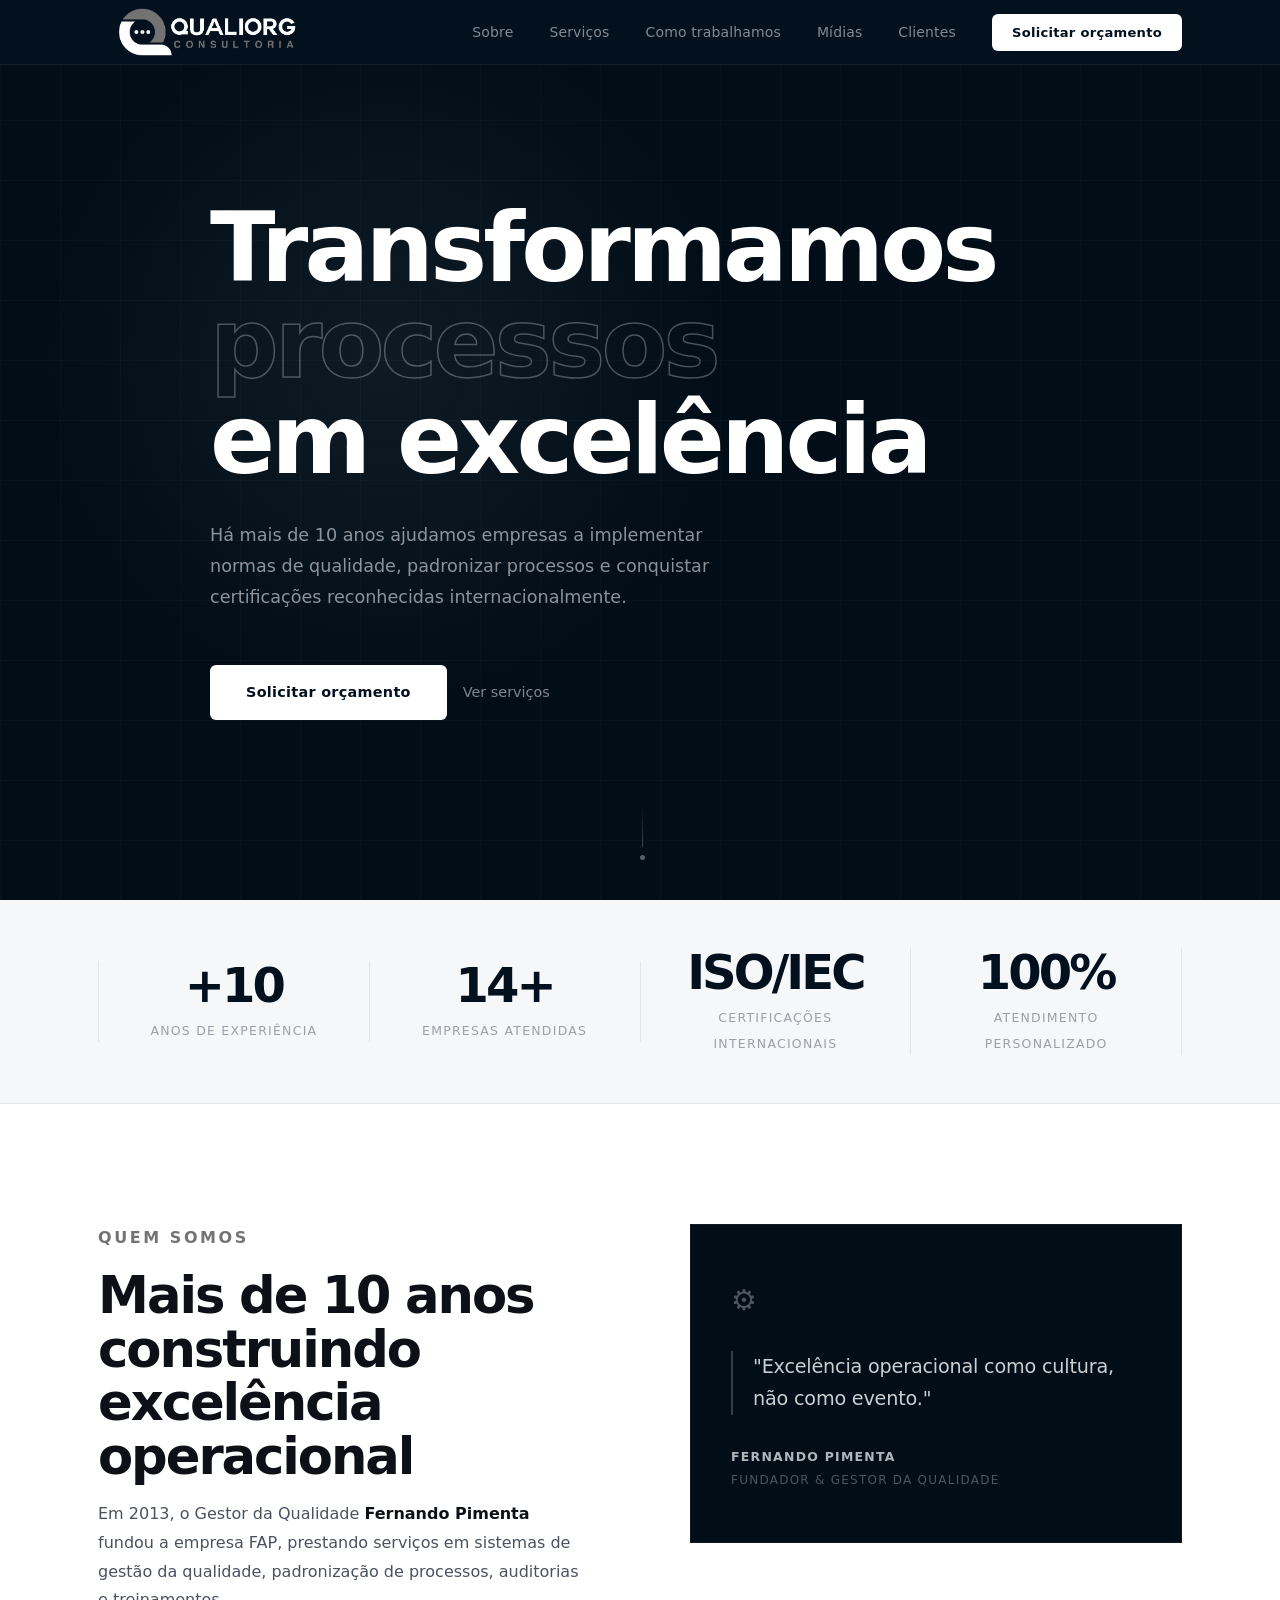
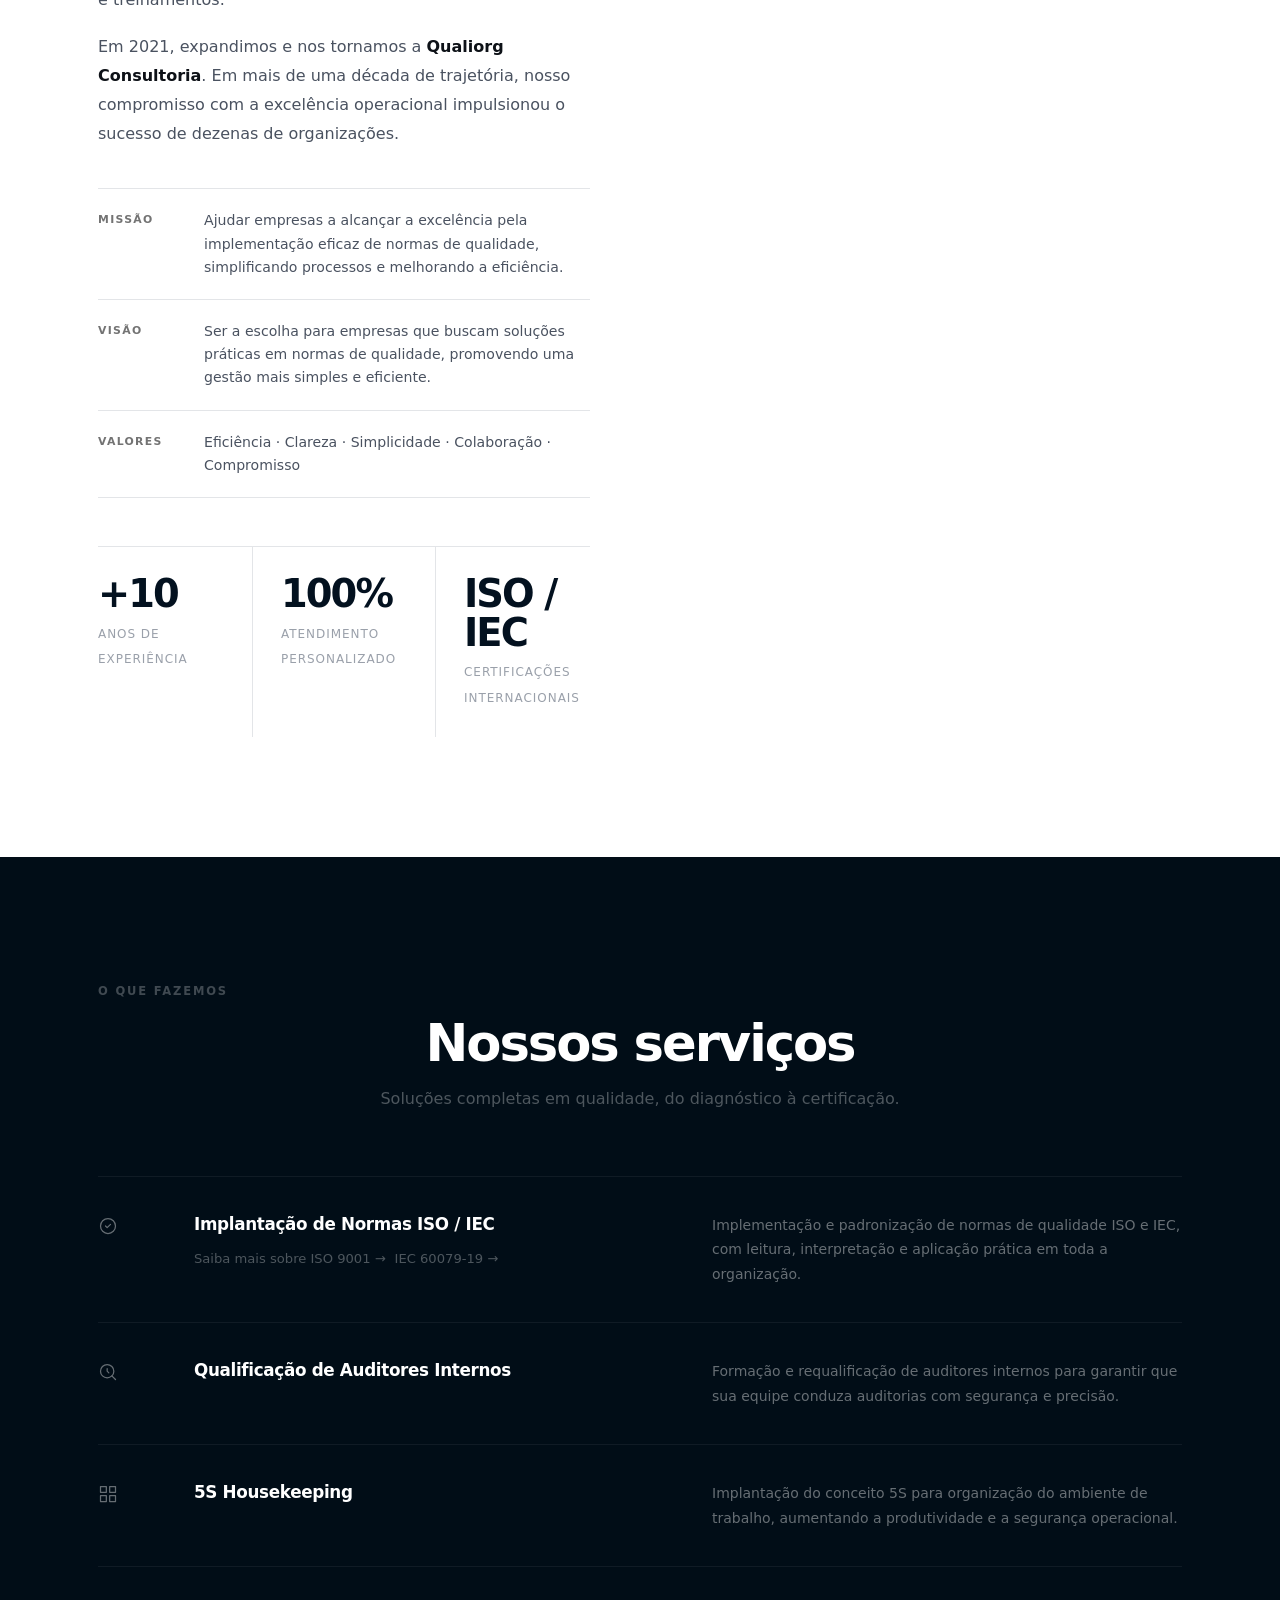
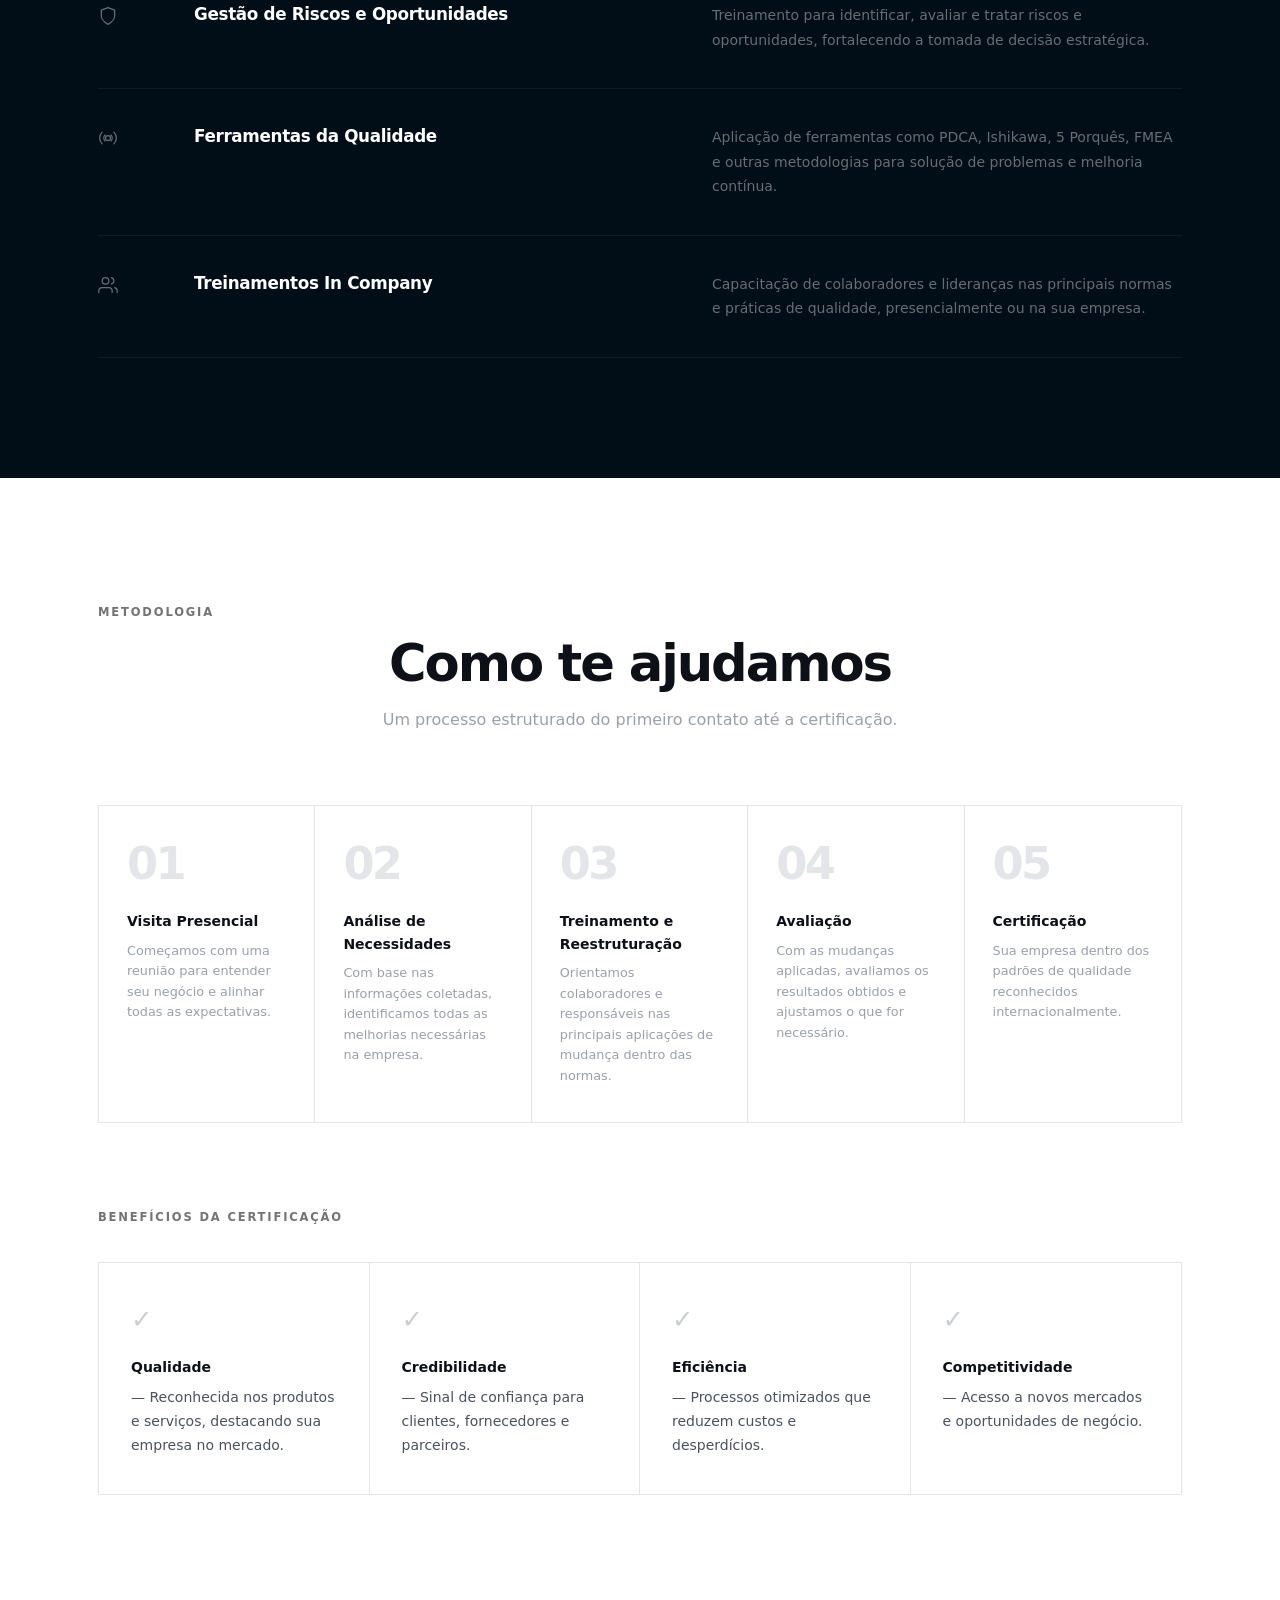
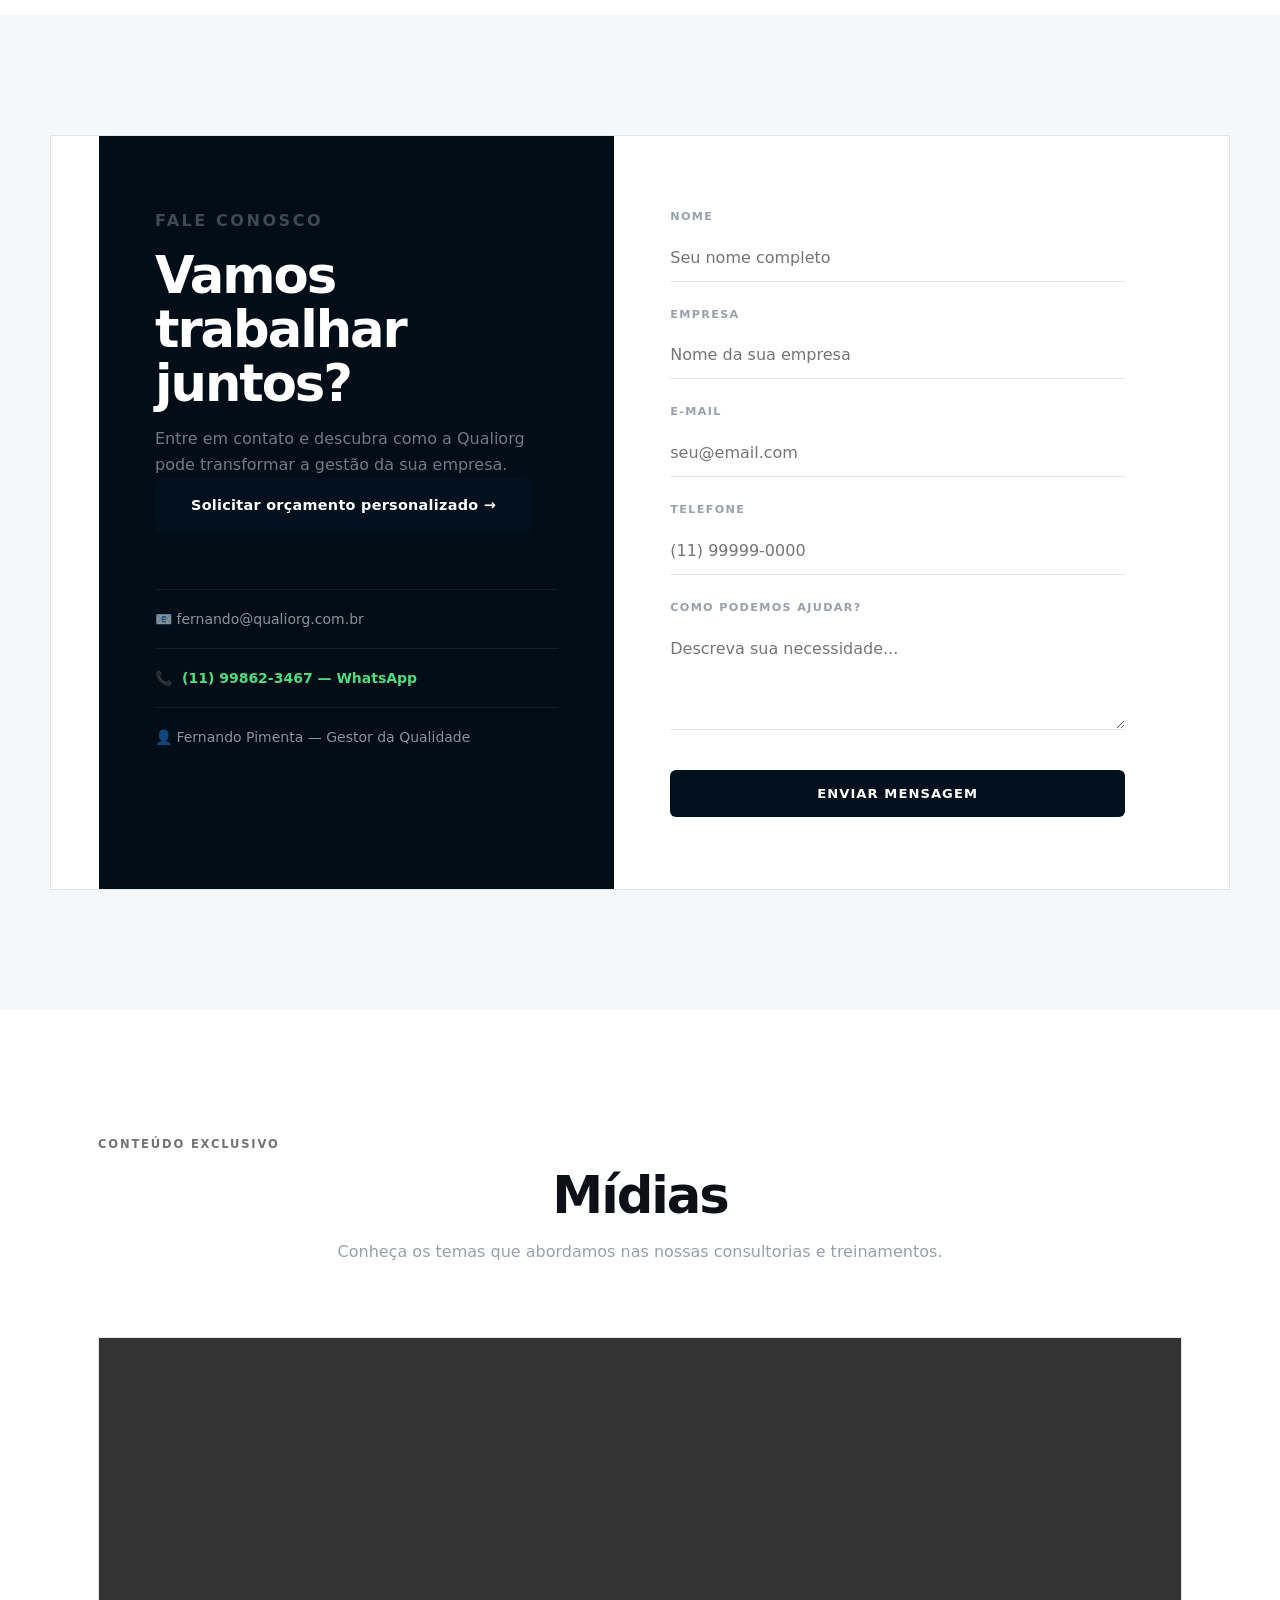
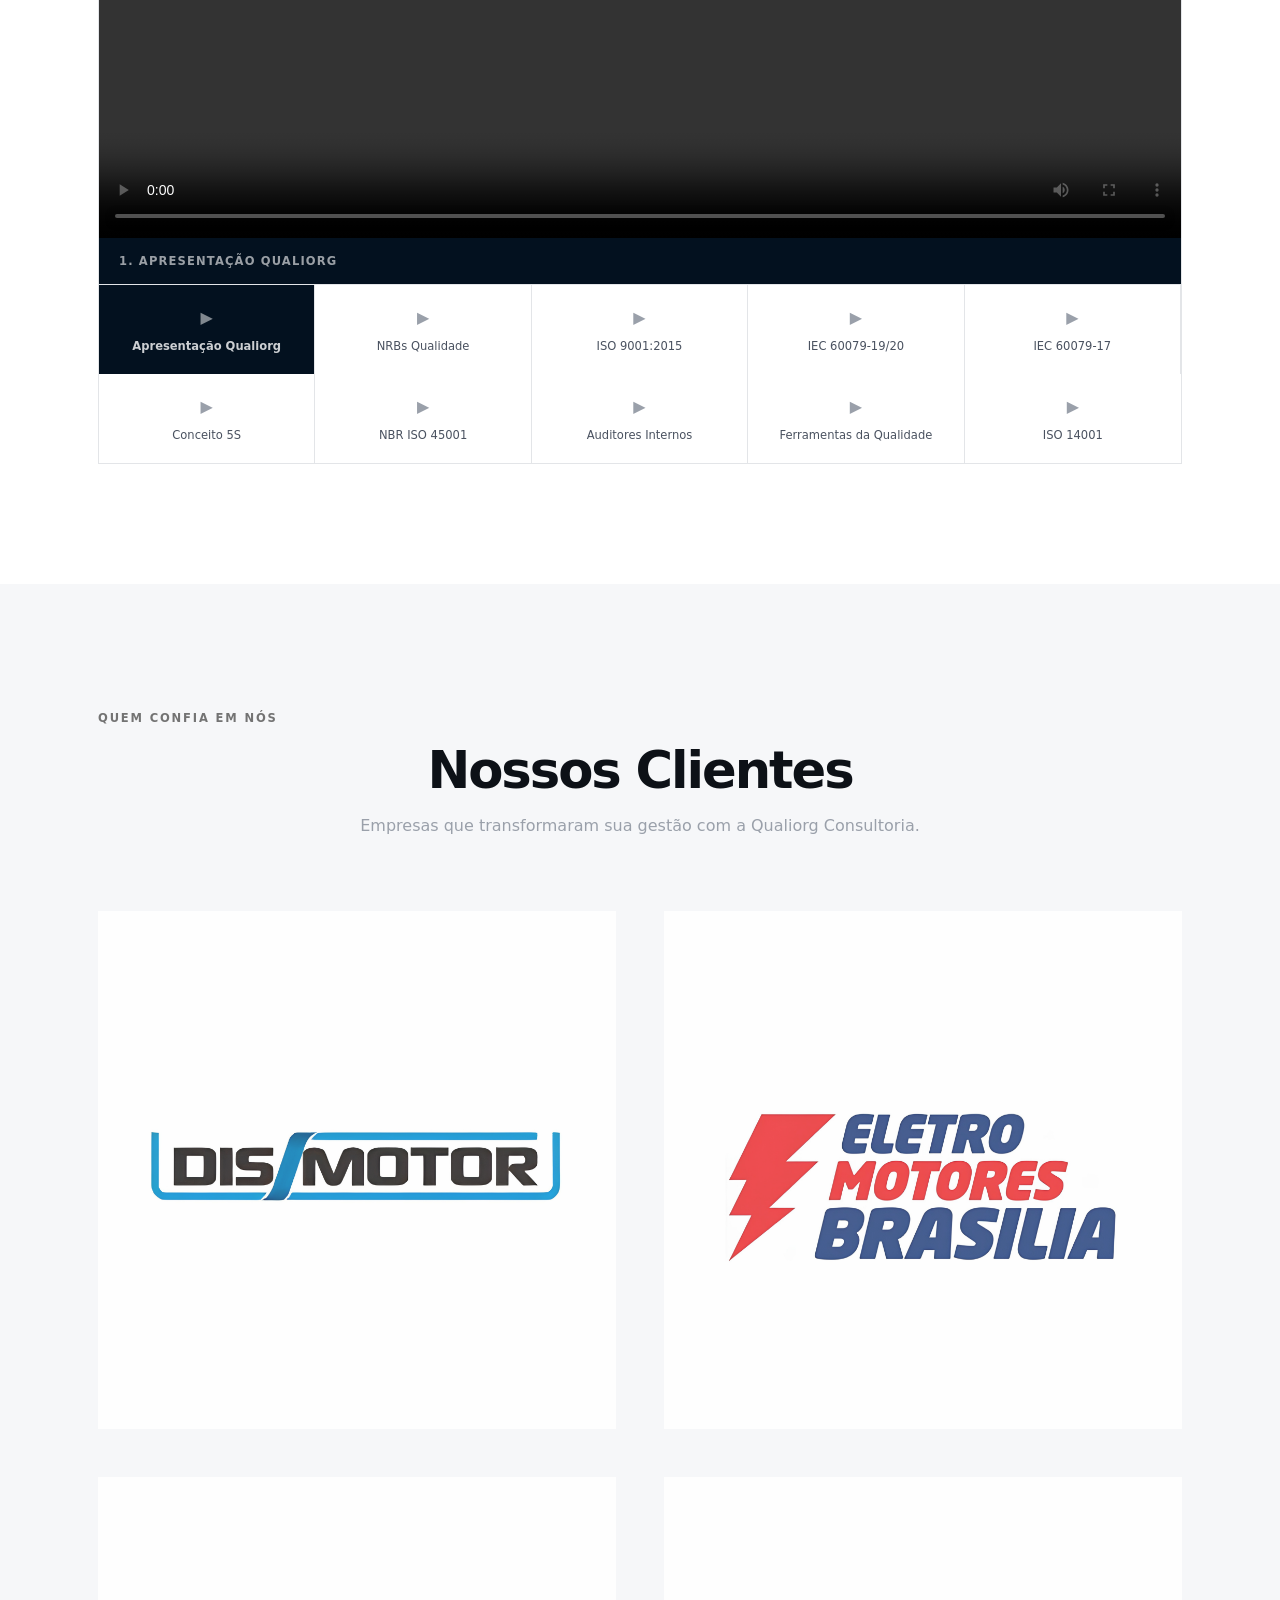
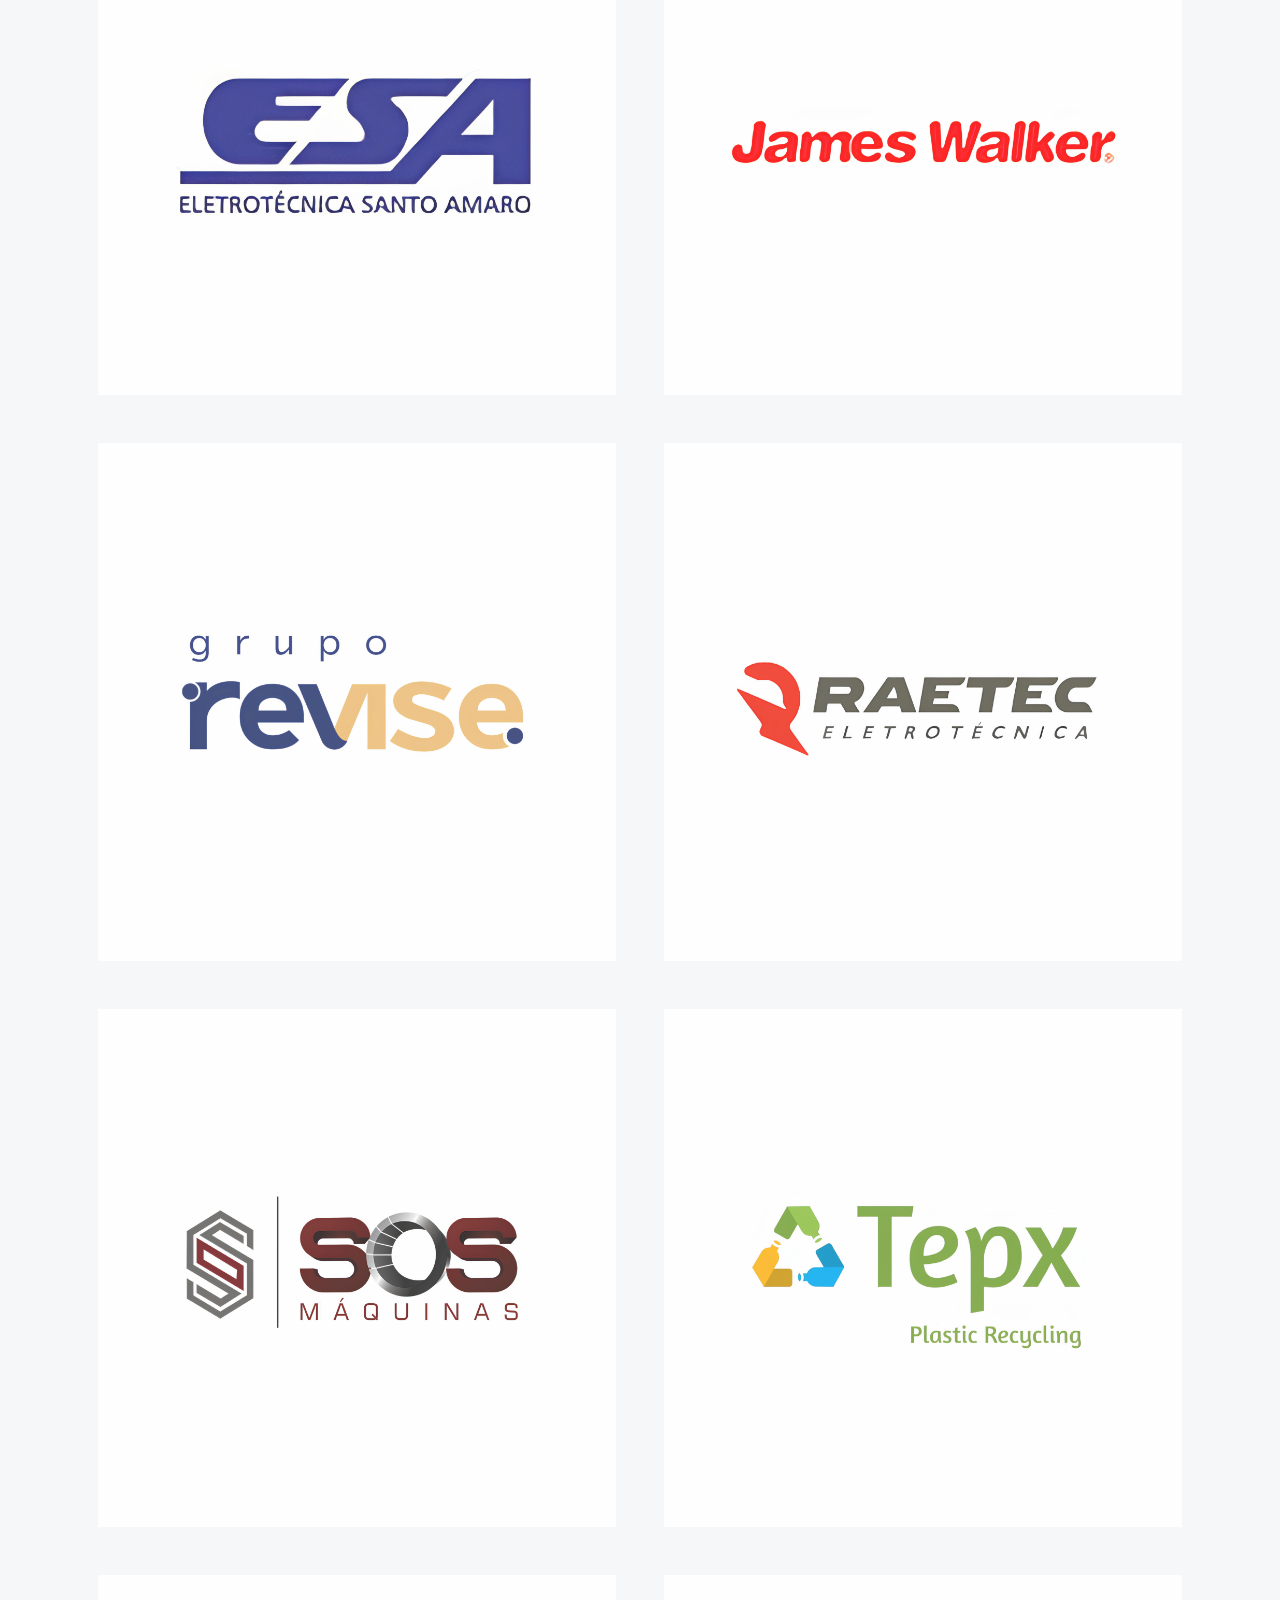
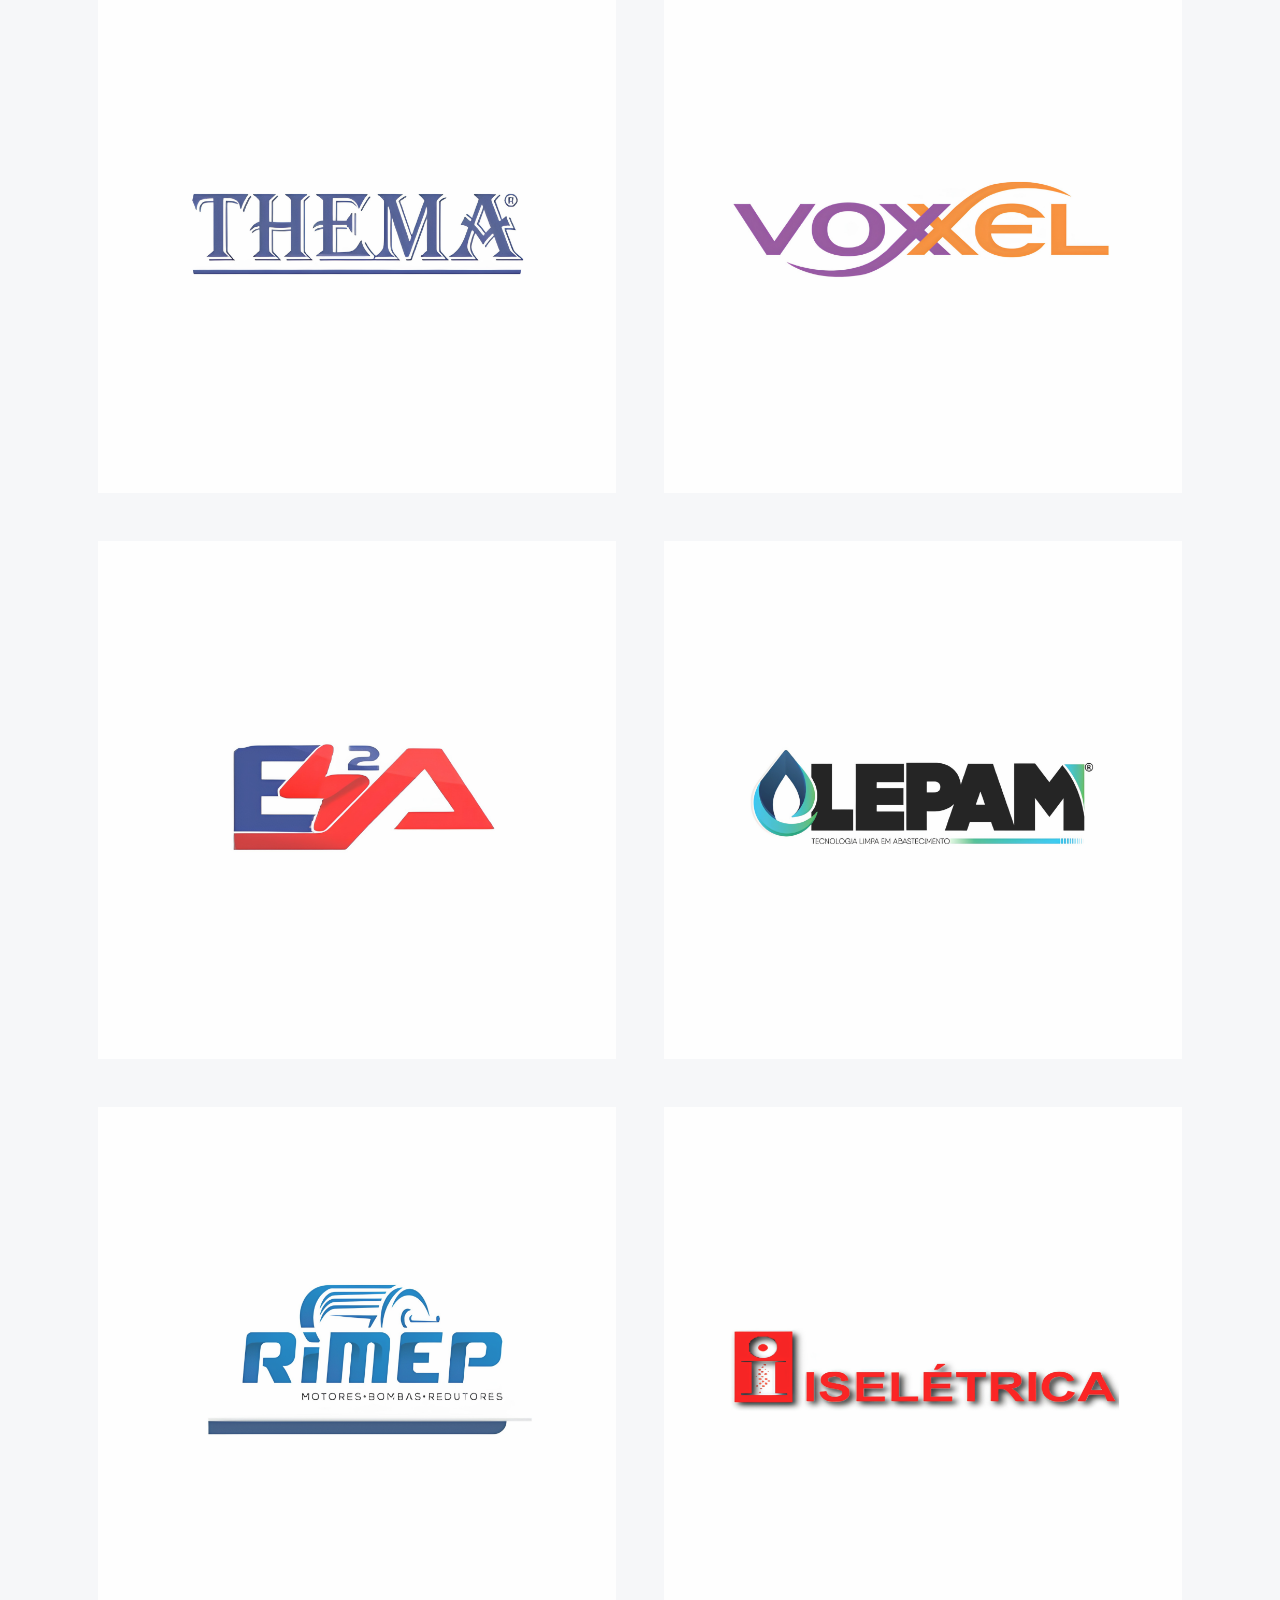
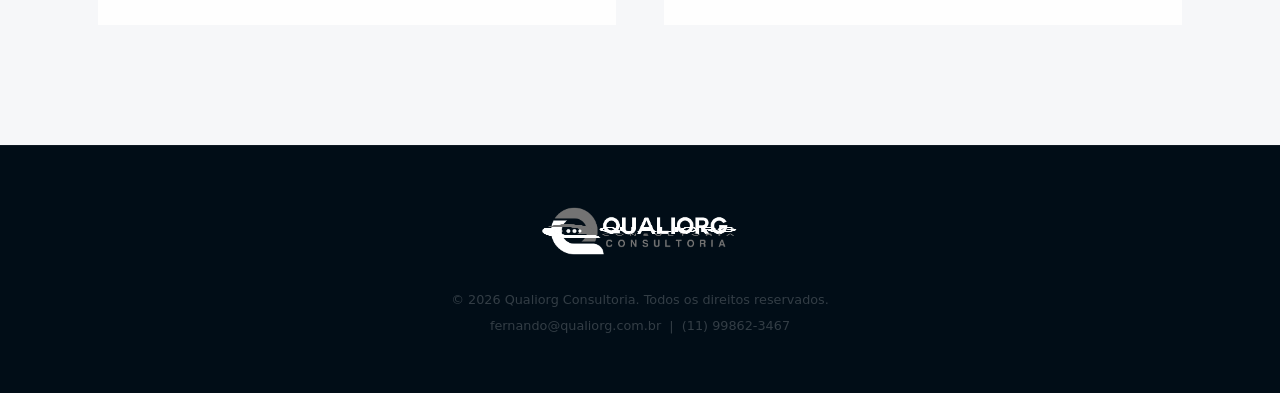
==== commit 91fd312a: "Apple design: hero animations, scroll hint, navbar glassmorphism, button feedback" ====
--- a/index.html
+++ b/index.html
@@ -98,7 +98,11 @@
         <a href="#servicos" class="btn-secondary">Ver serviços</a>
       </div>
     </div>
-    <div class="hero-bg"></div>
+    <div class="hero-bg" id="hero-bg"></div>
+    <div class="hero-scroll-hint" id="scroll-hint">
+      <div class="scroll-line"></div>
+      <div class="scroll-dot"></div>
+    </div>
   </section>
 
   <!-- STATS STRIP -->
@@ -427,5 +431,35 @@
   </footer>
 
   <script src="script.js"></script>
+  <script>
+    (function () {
+      var navbar = document.querySelector('.navbar');
+      var hint   = document.getElementById('scroll-hint');
+      var heroBg = document.getElementById('hero-bg');
+      var hintHidden = false;
+
+      function onScroll() {
+        var y = window.scrollY;
+
+        // Princípio 12: glassmorphism após 10px de scroll
+        if (y > 10) navbar.classList.add('scrolled');
+        else         navbar.classList.remove('scrolled');
+
+        // Wayfinding: esconde hint no primeiro scroll
+        if (!hintHidden && y > 40) {
+          hint.classList.add('hidden');
+          hintHidden = true;
+        }
+
+        // Princípio 8: parallax sutil no brilho — move na direção do scroll
+        // Movimento de 0.15× o scroll, suave, sem distrair
+        if (heroBg) {
+          heroBg.style.transform = 'translate(-50%, calc(-50% + ' + (y * 0.15) + 'px))';
+        }
+      }
+
+      window.addEventListener('scroll', onScroll, { passive: true });
+    })();
+  </script>
 </body>
 </html>
--- a/style-v2.css
+++ b/style-v2.css
@@ -48,37 +48,20 @@
 .logo-link {
   display: block;
   text-decoration: none;
-  width: 175px;
+  width: 220px;
   height: 58px;
-  overflow: hidden;
-  position: relative;
+  background: url('logo-transparent.png') center center / 200px 200px no-repeat;
   flex-shrink: 0;
 }
-.logo-img {
-  display: block;
-  position: absolute;
-  width: 200px;
-  height: 200px;
-  top: 50%;
-  left: 50%;
-  transform: translate(-47%, -50%);
-}
-
-.footer-logo-wrap {
-  position: relative;
-  width: 175px;
-  height: 58px;
-  overflow: hidden;
-  margin: 0 auto 24px;
-}
+.logo-img { display: none; }
+
+.footer-logo-wrap { display: contents; }
 .logo-img-footer {
   display: block;
-  position: absolute;
-  width: 200px;
-  height: 200px;
-  top: 50%;
-  left: 50%;
-  transform: translate(-47%, -50%);
+  width: 220px;
+  height: 58px;
+  background: url('logo-transparent.png') center center / 200px 200px no-repeat;
+  margin: 0 auto 24px;
 }
 
 nav { display: flex; align-items: center; gap: 36px; }
@@ -115,6 +98,28 @@
 }
 
 /* ─── HERO ─── */
+
+/*
+ * Spring-approximation em CSS: cubic-bezier(0.34, 1.12, 0.64, 1)
+ * y > 1 no pico = overshoot leve, imita spring critically damped com bounce ~0.1
+ * Princípio 4 (springs) + Princípio 3 (interruptível via animation-fill-mode: both)
+ */
+@keyframes hero-rise {
+  from { opacity: 0; transform: translateY(20px); }
+  to   { opacity: 1; transform: translateY(0); }
+}
+
+/* Princípio 14 (reduced motion): fade puro sem translate */
+@keyframes hero-fade {
+  from { opacity: 0; }
+  to   { opacity: 1; }
+}
+
+@keyframes scroll-pulse {
+  0%, 100% { transform: translateY(0); opacity: 0.4; }
+  50%       { transform: translateY(5px); opacity: 0.9; }
+}
+
 .hero {
   min-height: 100vh;
   display: flex;
@@ -136,22 +141,23 @@
   pointer-events: none;
 }
 
-/* brilho central */
+/* brilho central — move levemente com scroll via JS (princípio 8: hint na direção do gesto) */
 .hero-bg {
   position: absolute;
   top: 40%;
   left: 30%;
-  width: 700px;
-  height: 700px;
-  background: radial-gradient(ellipse, rgba(255,255,255,0.05) 0%, transparent 65%);
-  transform: translate(-47%, -50%);
+  width: 800px;
+  height: 800px;
+  background: radial-gradient(ellipse, rgba(255,255,255,0.06) 0%, transparent 65%);
+  transform: translate(-50%, -50%);
   pointer-events: none;
+  will-change: transform;
 }
 
 .hero-content {
   position: relative;
-  padding: 140px 0 100px;
-  max-width: 900px;
+  padding: 140px 0 120px;
+  max-width: 860px;
 }
 
 .eyebrow {
@@ -166,33 +172,68 @@
   margin-bottom: 32px;
 }
 
-.hero .eyebrow { color: rgba(255,255,255,0.35); }
-
+/*
+ * Cascata de entrada: eyebrow → h1 → subtitle → actions → hint
+ * Cada elemento tem delay escalonado de ~130ms.
+ * Princípio 3 (interruptível): animation-fill-mode: both garante que a posição final
+ * persiste mesmo se o usuário interagir durante a animação.
+ */
+.hero .eyebrow {
+  color: rgba(255,255,255,0.35);
+  animation: hero-rise 0.6s cubic-bezier(0.34, 1.12, 0.64, 1) 0.05s both;
+}
+
+/*
+ * Princípio 15 (tipografia): tracking −0.04em em fonte grande — letras grandes pedem
+ * tracking fechado, caso contrário leem como dispersas.
+ * Peso 700 (não 800): Apple usa peso moderado em displays — presença sem agressividade.
+ * line-height 1.0: headings grandes pedem leading apertado.
+ */
 .hero h1 {
-  font-size: clamp(3.2rem, 8vw, 6.5rem);
-  font-weight: 800;
+  font-size: clamp(3rem, 7.5vw, 6rem);
+  font-weight: 700;
   color: var(--white);
   line-height: 1.0;
-  letter-spacing: -0.05em;
-  margin-bottom: 36px;
+  letter-spacing: -0.04em;
+  margin-bottom: 32px;
+  text-wrap: balance;
+  animation: hero-rise 0.65s cubic-bezier(0.34, 1.12, 0.64, 1) 0.18s both;
 }
 
 .hero h1 span {
   color: transparent;
-  -webkit-text-stroke: 1.5px rgba(255,255,255,0.3);
-}
-
+  -webkit-text-stroke: 1.5px rgba(255,255,255,0.28);
+}
+
+/*
+ * Subtitle: tracking neutro (corpo perto de 0), line-height 1.75 para conforto de leitura.
+ * Opacidade 0.55 — hierarquia clara sem desaparecer.
+ * Princípio 15: leading maior em texto corrido do que em headings.
+ */
 .subtitle {
   font-size: 1.1rem;
-  color: rgba(255,255,255,0.45);
-  margin-bottom: 56px;
-  max-width: 500px;
-  line-height: 1.8;
+  color: rgba(255,255,255,0.55);
+  margin-bottom: 52px;
+  max-width: 520px;
+  line-height: 1.75;
   font-weight: 400;
-}
-
-.hero-actions { display: flex; gap: 16px; align-items: center; flex-wrap: wrap; }
-
+  letter-spacing: 0;
+  animation: hero-rise 0.65s cubic-bezier(0.34, 1.12, 0.64, 1) 0.32s both;
+}
+
+.hero-actions {
+  display: flex;
+  gap: 16px;
+  align-items: center;
+  flex-wrap: wrap;
+  animation: hero-rise 0.65s cubic-bezier(0.34, 1.12, 0.64, 1) 0.46s both;
+}
+
+/*
+ * Princípio 1 (resposta): :active responde no pointer-down, não no release.
+ * scale(0.97) = feedback imediato de pressão — como apertar um botão físico.
+ * transition de 80ms no active (quase instantânea), 200ms no release (suave).
+ */
 .btn-primary {
   display: inline-block;
   background: var(--white);
@@ -203,9 +244,10 @@
   text-decoration: none;
   font-size: 0.9rem;
   letter-spacing: 0.02em;
-  transition: opacity 0.15s, transform 0.15s;
-}
-.btn-primary:hover { opacity: 0.92; transform: translateY(-1px); }
+  transition: opacity 0.2s, transform 0.2s cubic-bezier(0.34, 1.12, 0.64, 1);
+}
+.btn-primary:hover  { opacity: 0.93; transform: translateY(-1px); }
+.btn-primary:active { transform: scale(0.97); opacity: 0.88; transition-duration: 0.08s; }
 
 .btn-secondary {
   display: inline-flex;
@@ -215,12 +257,71 @@
   font-weight: 500;
   text-decoration: none;
   font-size: 0.9rem;
-  transition: color 0.15s;
+  transition: color 0.2s;
   background: none;
   border: none;
   padding: 0;
 }
-.btn-secondary:hover { color: rgba(255,255,255,0.85); }
+.btn-secondary:hover  { color: rgba(255,255,255,0.85); }
+.btn-secondary:active { color: rgba(255,255,255,1); transition-duration: 0.08s; }
+
+/*
+ * Hint de scroll: wayfinding (Princípio 16 — "Where can I go?")
+ * Animação periódica de 2s comunica que há conteúdo abaixo.
+ * Some automaticamente via JS ao primeiro scroll.
+ */
+.hero-scroll-hint {
+  position: absolute;
+  bottom: 40px;
+  left: 50%;
+  transform: translateX(-50%);
+  display: flex;
+  flex-direction: column;
+  align-items: center;
+  gap: 8px;
+  animation: hero-rise 0.65s cubic-bezier(0.34, 1.12, 0.64, 1) 0.7s both;
+  transition: opacity 0.4s ease;
+  pointer-events: none;
+}
+.hero-scroll-hint.hidden { opacity: 0; }
+
+.scroll-line {
+  width: 1px;
+  height: 40px;
+  background: linear-gradient(to bottom, transparent, rgba(255,255,255,0.25));
+}
+.scroll-dot {
+  width: 5px;
+  height: 5px;
+  border-radius: 50%;
+  background: rgba(255,255,255,0.35);
+  animation: scroll-pulse 2s ease-in-out infinite;
+}
+
+/*
+ * Navbar glassmorphism ao scrollar (Princípio 12: material translúcido como camada funcional).
+ * No topo da hero, navbar está sobre fundo navy puro — parece sólida.
+ * Ao scrollar sobre seções claras, o backdrop-filter cria separação visual sem borda opaca.
+ */
+.navbar.scrolled {
+  background: rgba(3, 17, 31, 0.75);
+  backdrop-filter: blur(20px) saturate(160%);
+  -webkit-backdrop-filter: blur(20px) saturate(160%);
+  border-bottom: 1px solid rgba(255, 255, 255, 0.08);
+}
+
+/* Princípio 14: reduced motion — substitui translate+spring por fade puro */
+@media (prefers-reduced-motion: reduce) {
+  .hero .eyebrow,
+  .hero h1,
+  .hero .subtitle,
+  .hero .hero-actions,
+  .hero-scroll-hint {
+    animation: hero-fade 0.5s ease both;
+  }
+  .scroll-dot { animation: none; }
+  .hero-bg { transition: none; }
+}
 
 /* ─── FAIXA DE STATS (abaixo do hero) ─── */
 .stats-strip {
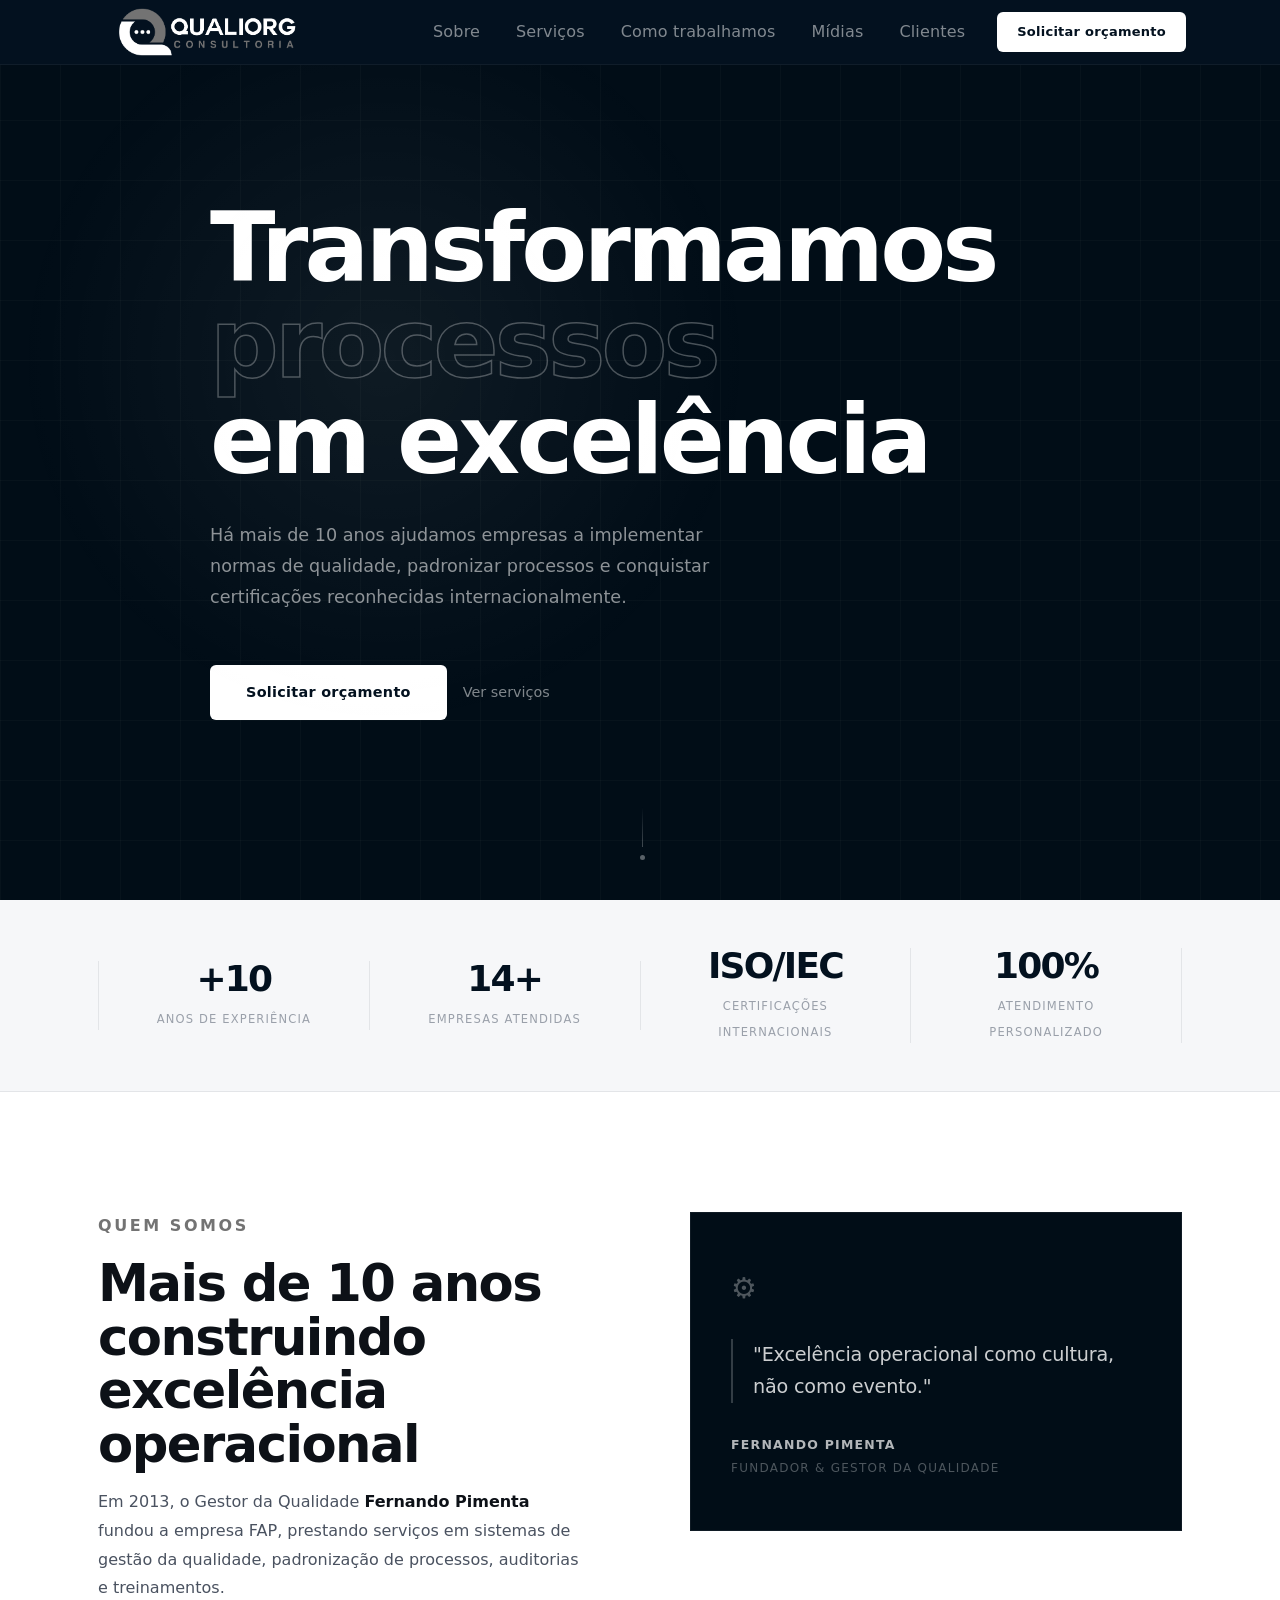
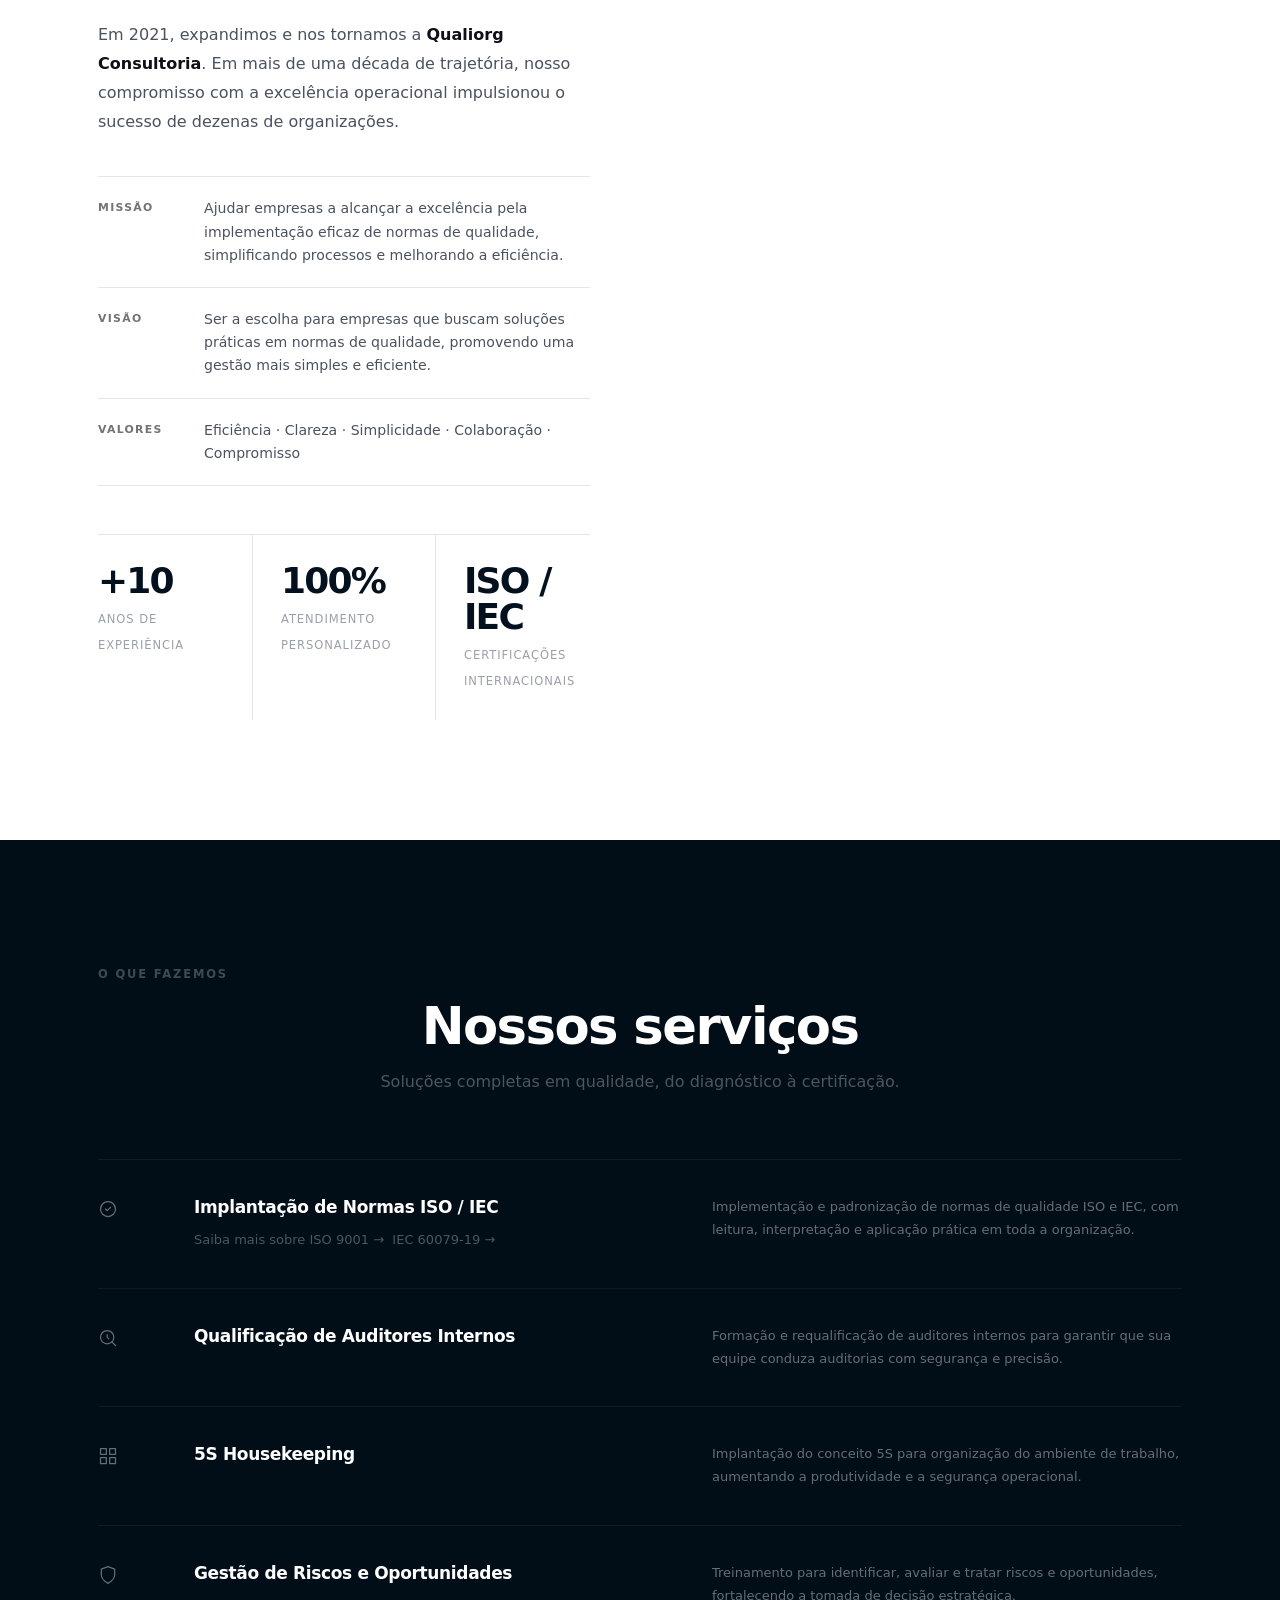
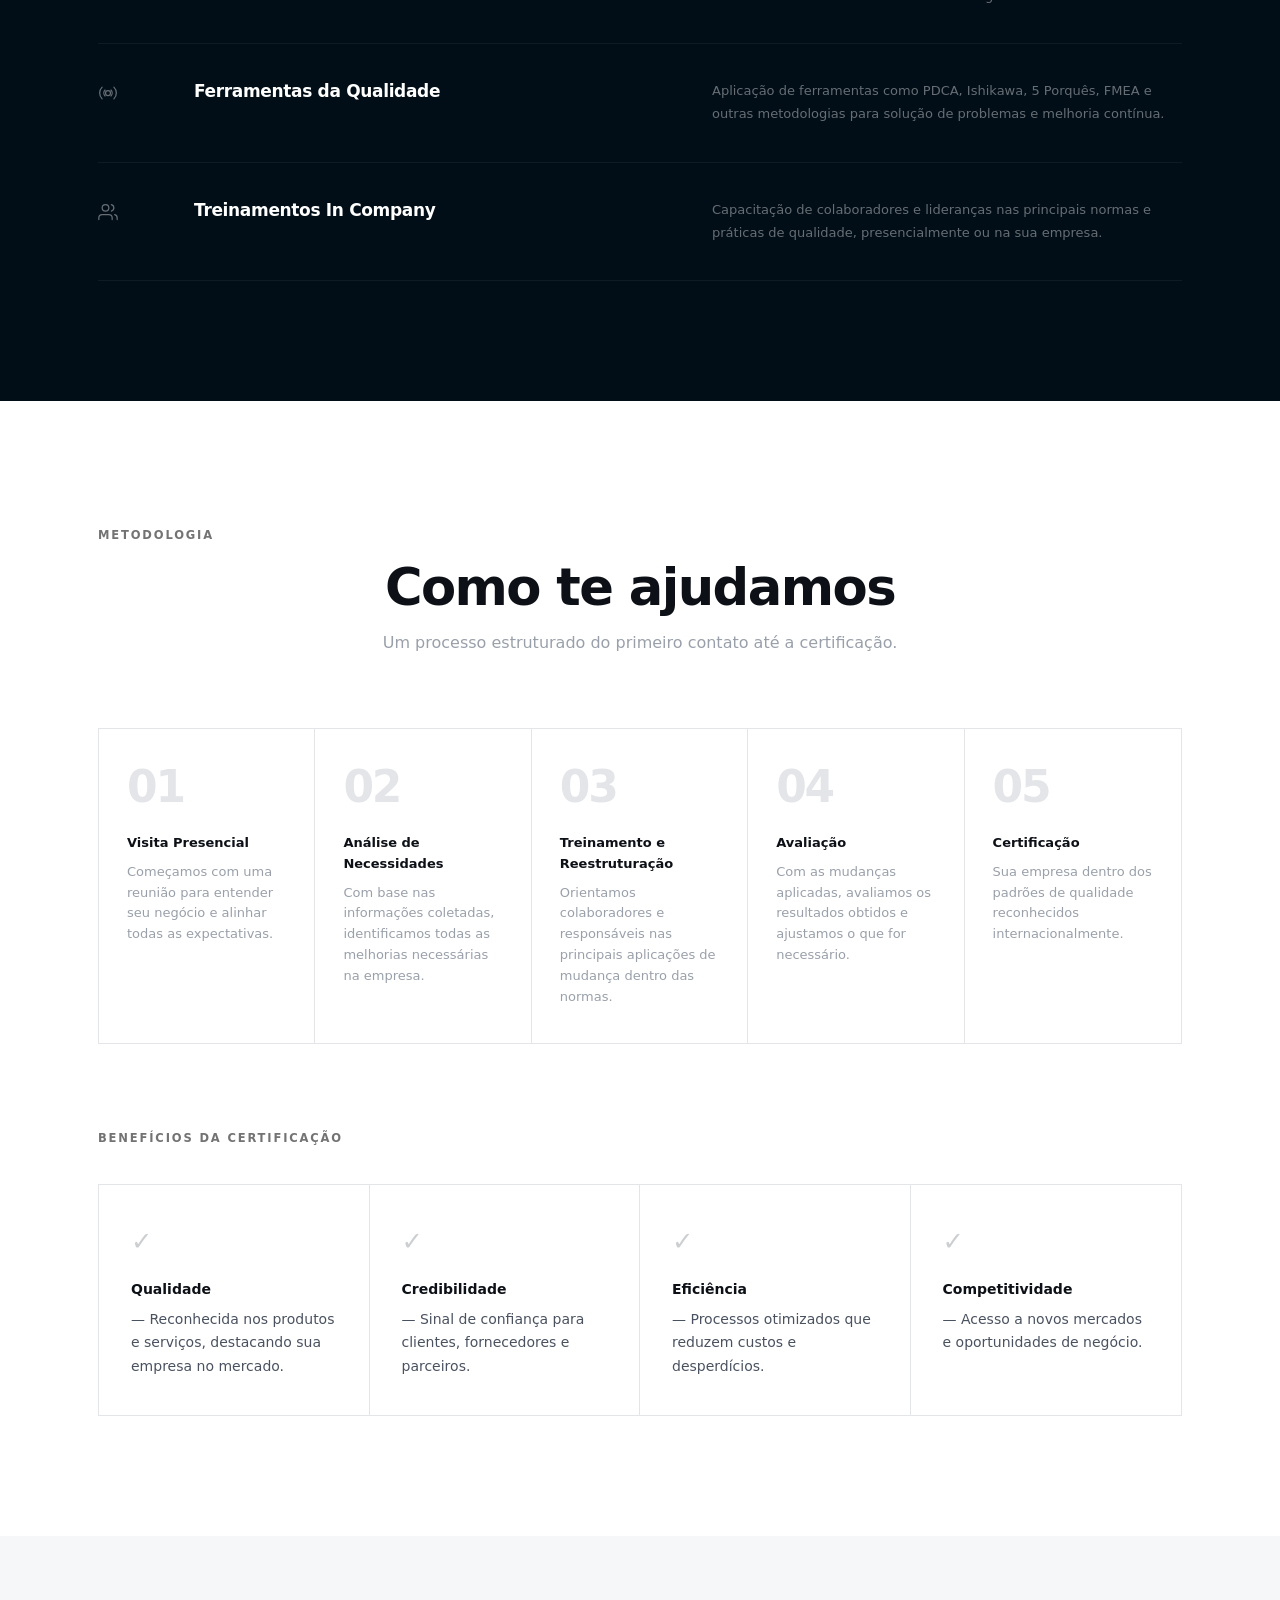
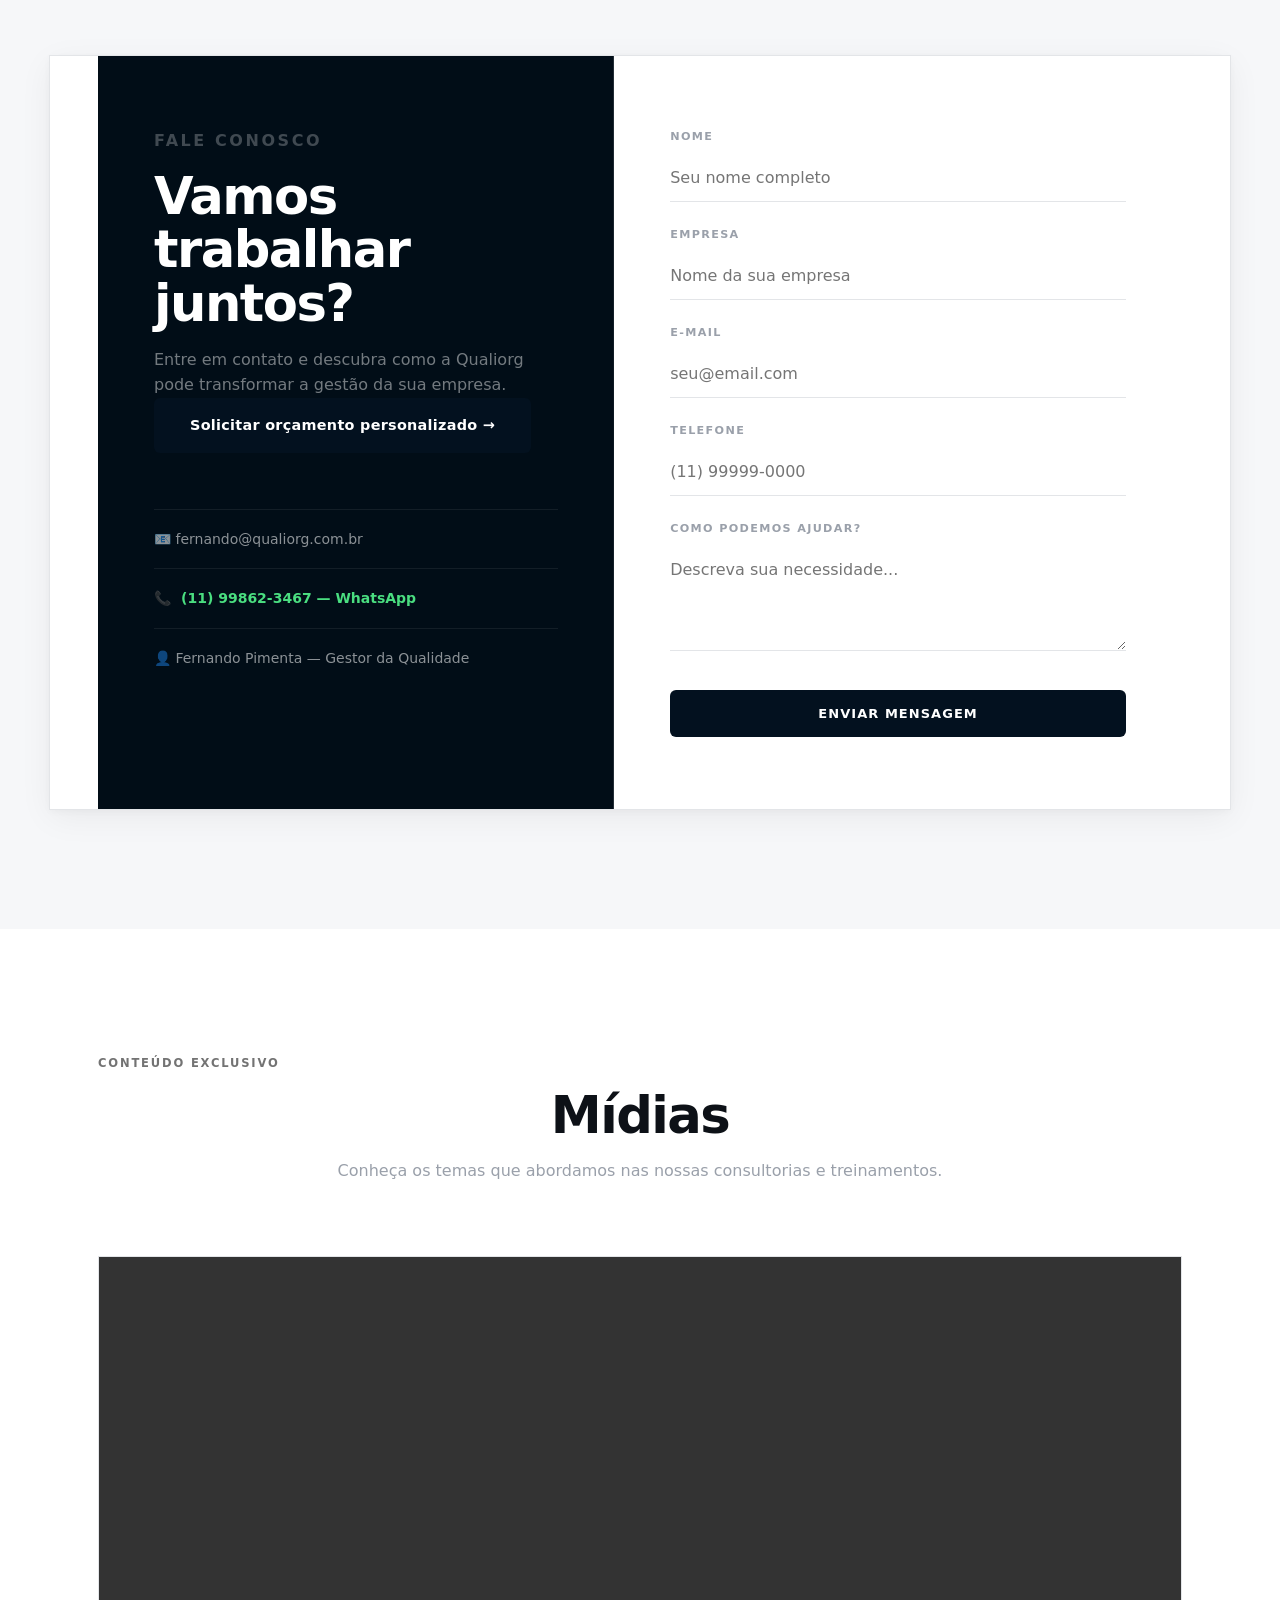
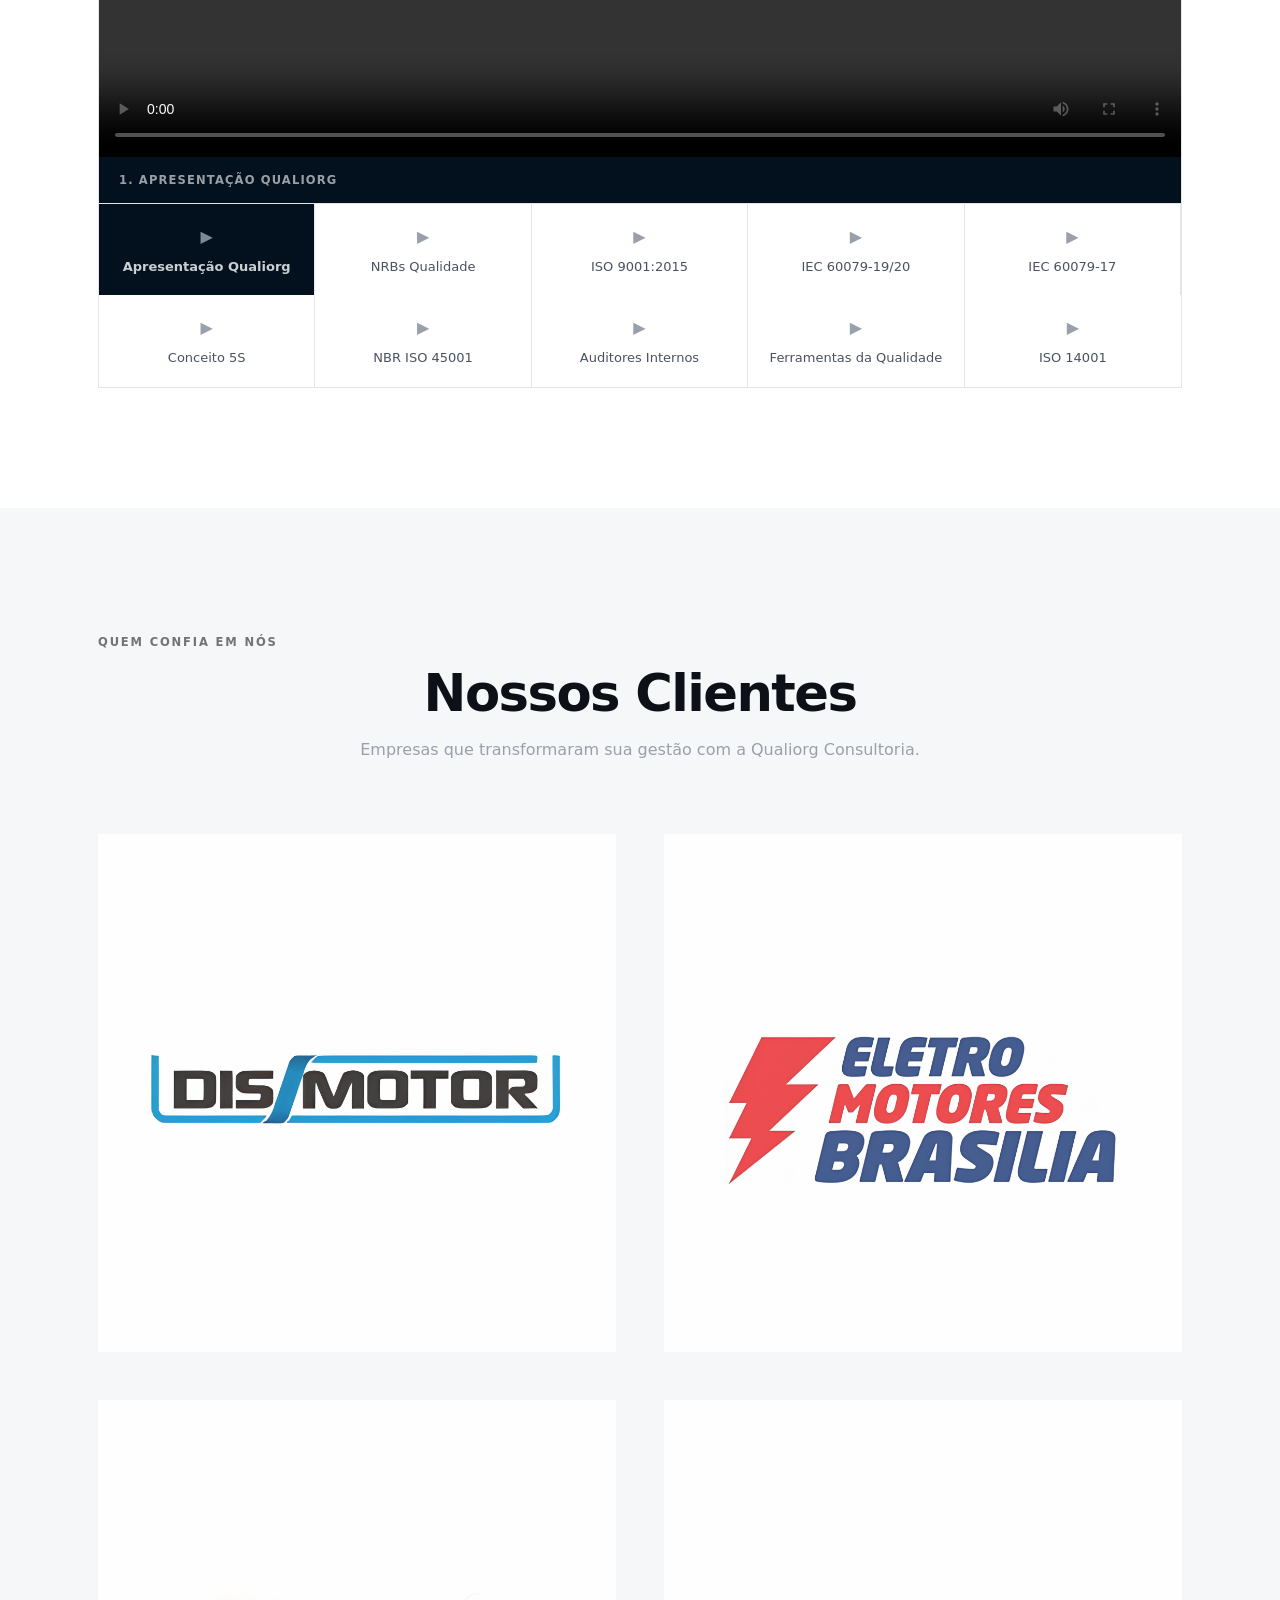
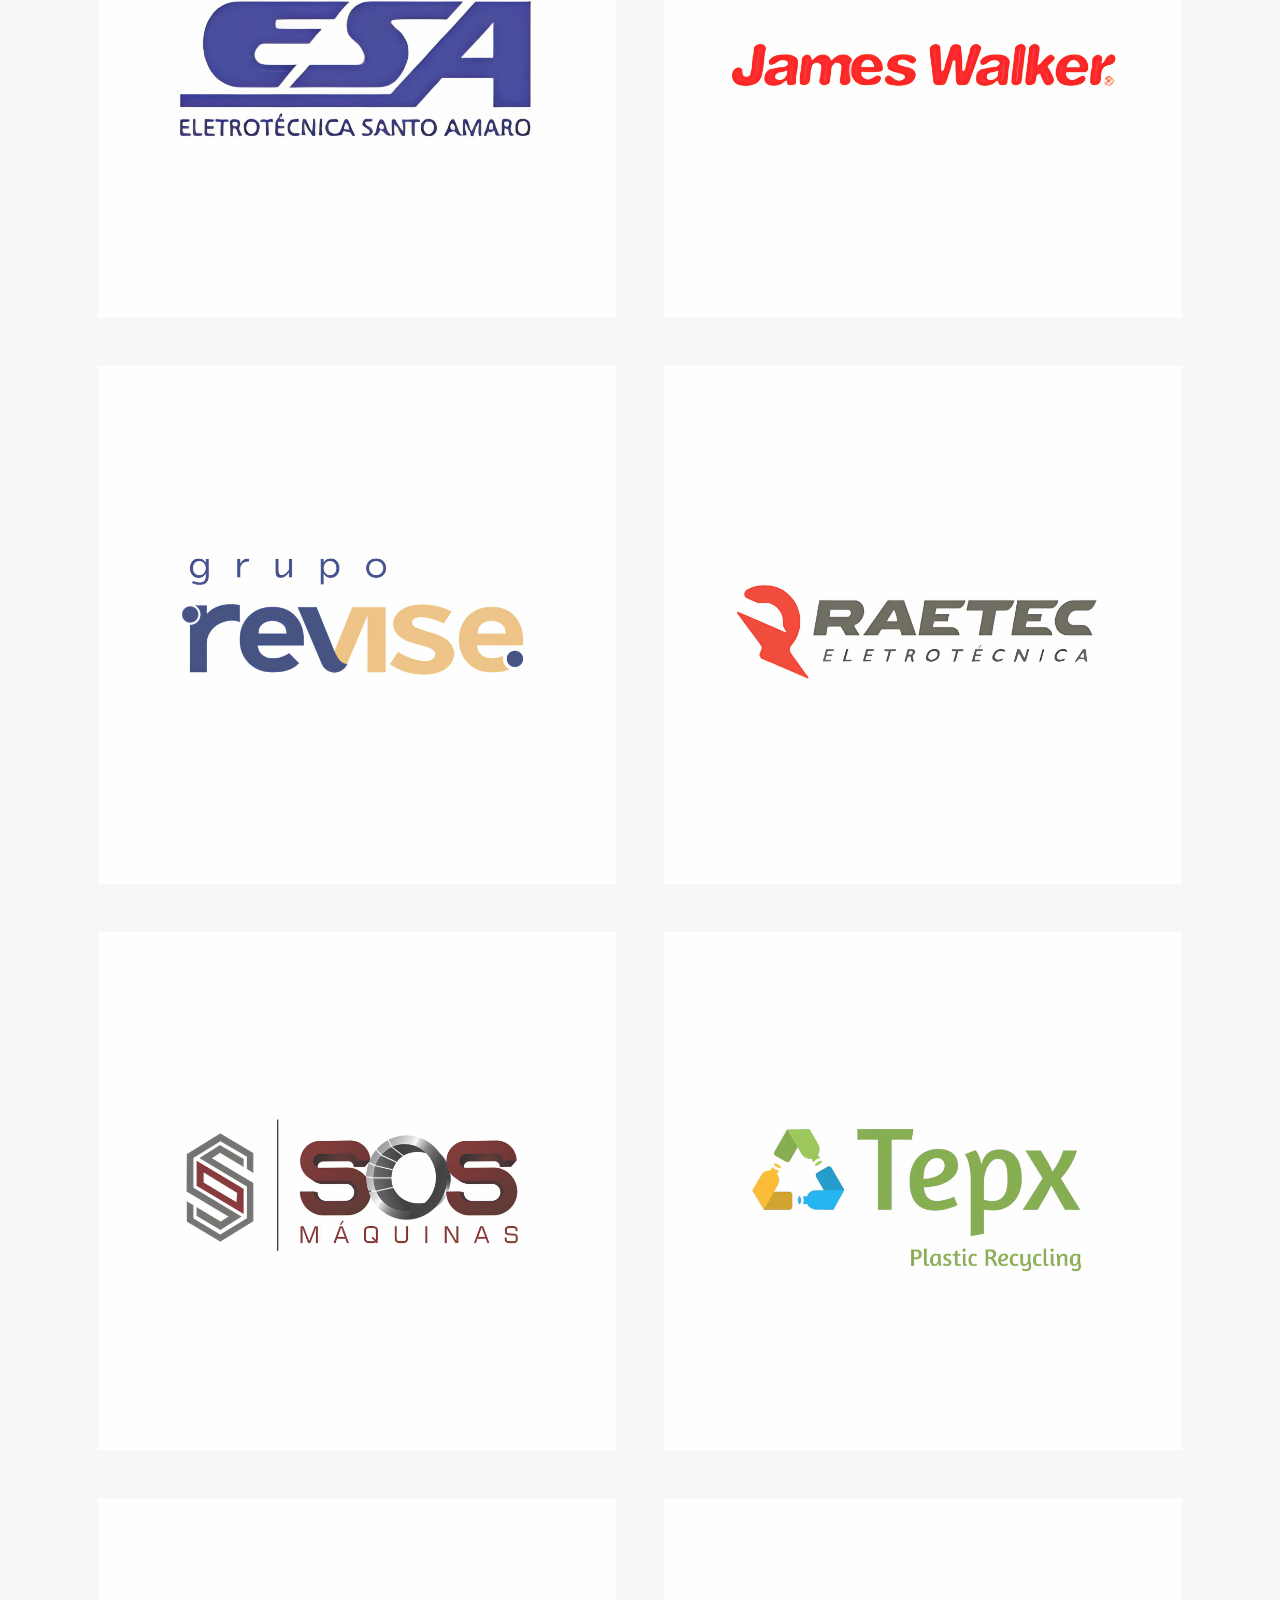
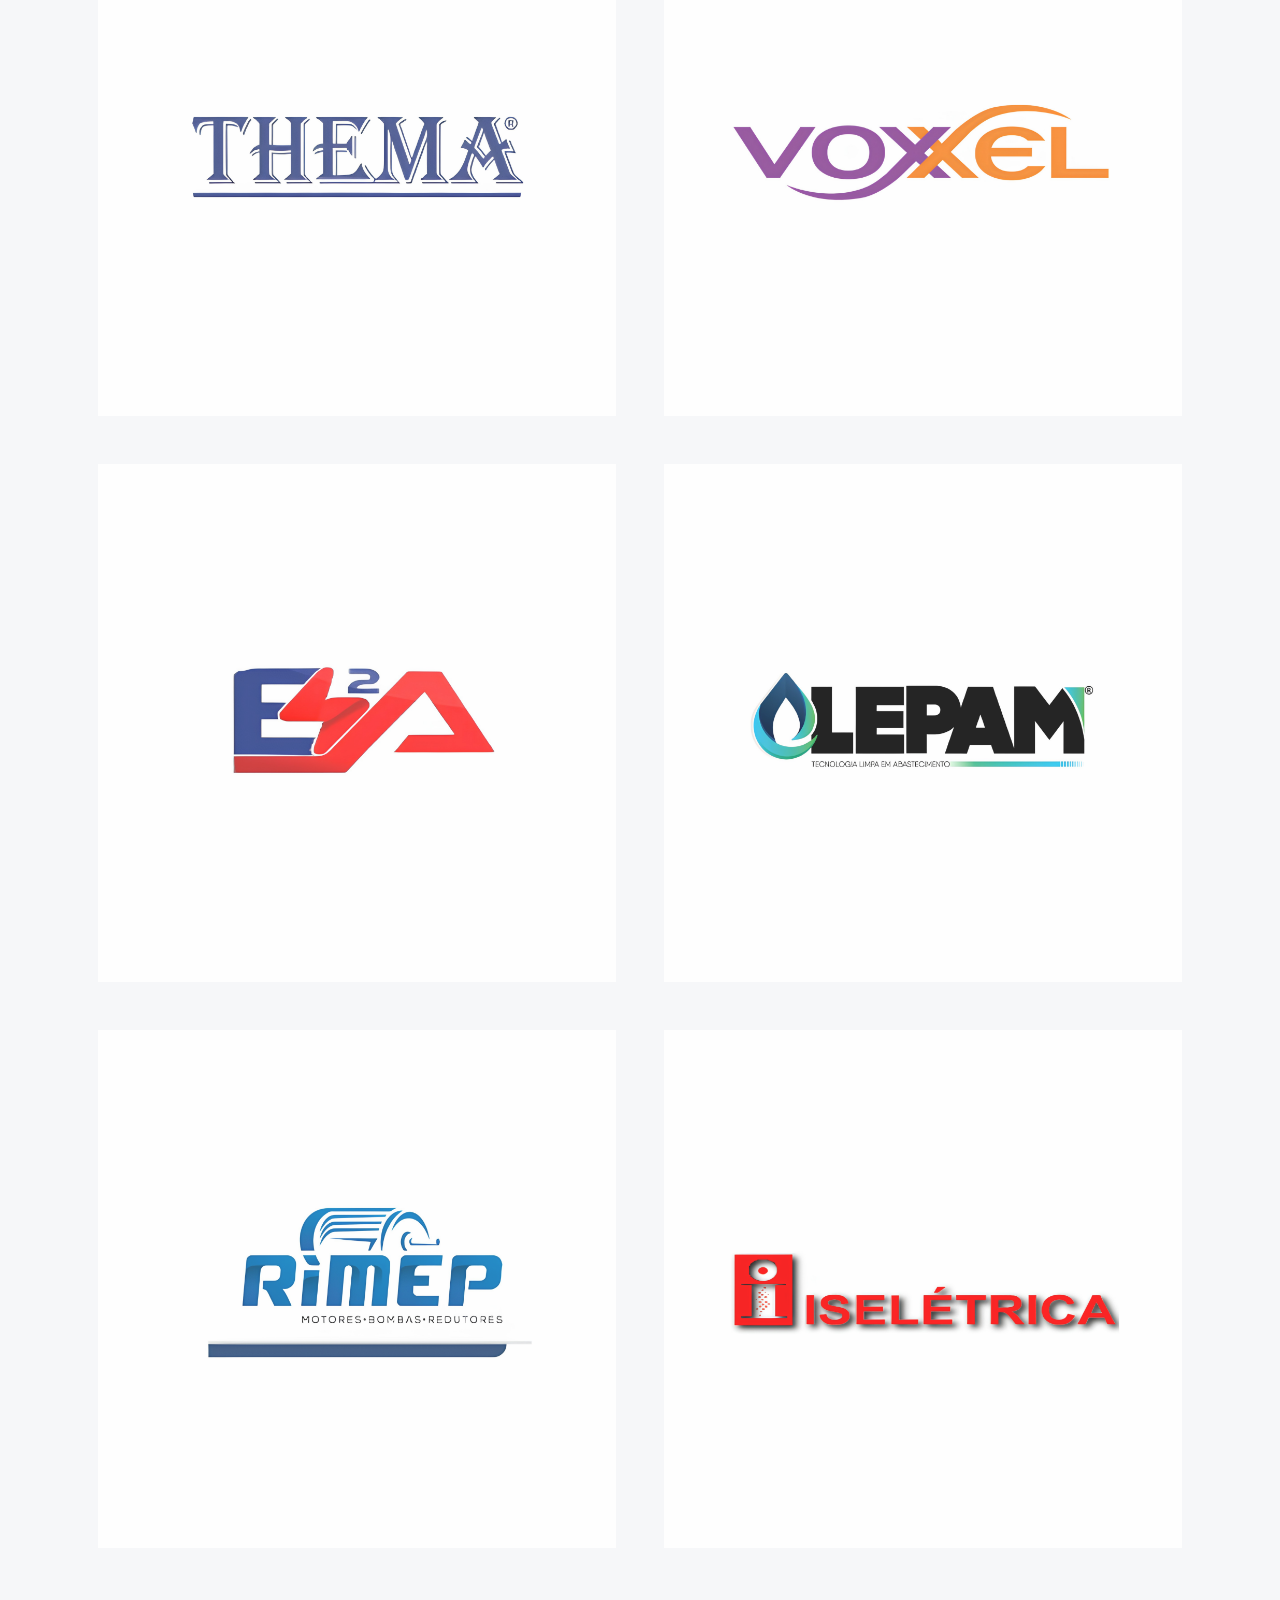
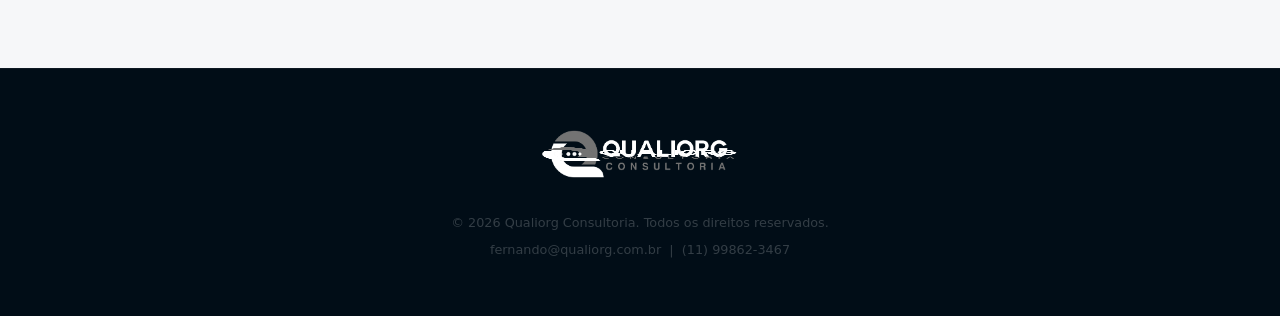
==== commit 0011d89d: "Apply all 11 Apple design audit fixes: type scale, :active states, compositor transitions, reduced-m" ====
--- a/index.html
+++ b/index.html
@@ -438,27 +438,48 @@
       var heroBg = document.getElementById('hero-bg');
       var hintHidden = false;
 
+      // [P14] Respeita prefers-reduced-motion para parallax
+      var reducedMotion = window.matchMedia('(prefers-reduced-motion: reduce)').matches;
+
       function onScroll() {
         var y = window.scrollY;
 
-        // Princípio 12: glassmorphism após 10px de scroll
+        // [P12] Glassmorphism após 10px de scroll
         if (y > 10) navbar.classList.add('scrolled');
         else         navbar.classList.remove('scrolled');
 
-        // Wayfinding: esconde hint no primeiro scroll
+        // [P16] Wayfinding: esconde hint no primeiro scroll
         if (!hintHidden && y > 40) {
           hint.classList.add('hidden');
           hintHidden = true;
         }
 
-        // Princípio 8: parallax sutil no brilho — move na direção do scroll
-        // Movimento de 0.15× o scroll, suave, sem distrair
-        if (heroBg) {
+        // [P8] Parallax sutil — cancelado se reduced-motion ativo
+        if (heroBg && !reducedMotion) {
           heroBg.style.transform = 'translate(-50%, calc(-50% + ' + (y * 0.15) + 'px))';
         }
       }
 
       window.addEventListener('scroll', onScroll, { passive: true });
+
+      // [P16] Reveal de seções ao entrar no viewport
+      if (!reducedMotion) {
+        var observer = new IntersectionObserver(function (entries) {
+          entries.forEach(function (e) {
+            if (e.isIntersecting) {
+              e.target.classList.add('visible');
+              observer.unobserve(e.target);
+            }
+          });
+        }, { threshold: 0.1 });
+
+        document.querySelectorAll('.section, .stats-strip, .sobre-grid, .cards-grid')
+          .forEach(function (el) { observer.observe(el); });
+      } else {
+        // Reduced-motion: revela tudo imediatamente sem animação
+        document.querySelectorAll('.section, .stats-strip, .sobre-grid, .cards-grid')
+          .forEach(function (el) { el.classList.add('visible'); });
+      }
     })();
   </script>
 </body>
--- a/style-v2.css
+++ b/style-v2.css
@@ -11,9 +11,22 @@
   --gray-600:   #4A5260;
   --gray-900:   #0D1117;
   --green:      #16a34a;
-}
-
-html { scroll-behavior: smooth; }
+
+  /* Escala tipográfica — 7 passos, substitui os 16 valores ad-hoc [P15] */
+  --text-xs:   0.72rem;    /* 11.5px — labels, eyebrows, meta */
+  --text-sm:   0.8125rem;  /* 13px   — legendas, thumbs, step p */
+  --text-base: 1rem;       /* 16px   — corpo */
+  --text-md:   1.0625rem;  /* 17px   — card h3, destaques */
+  --text-lg:   1.125rem;   /* 18px   — subtítulo hero */
+  --text-xl:   1.25rem;    /* 20px   — blockquote */
+  --text-2xl:  2.25rem;    /* 36px   — estatísticas */
+  --text-3xl:  2.75rem;    /* 44px   — step-num */
+}
+
+/* [P14] Gated em no-preference — usuários com reduced-motion não recebem scroll animado */
+@media (prefers-reduced-motion: no-preference) {
+  html { scroll-behavior: smooth; }
+}
 
 body {
   font-family: -apple-system, BlinkMacSystemFont, 'Segoe UI', system-ui, sans-serif;
@@ -69,24 +82,32 @@
 nav a {
   text-decoration: none;
   color: rgba(255,255,255,0.5);
-  font-size: 0.875rem;
+  font-size: var(--text-base);
   font-weight: 500;
   letter-spacing: 0.01em;
-  transition: color 0.15s;
+  transition: color 0.2s;
+  /* [P10] Hit target mínimo 44px — padding vertical compensa sem alterar layout */
+  padding: 12px 4px;
+  margin: -12px -4px;
 }
 nav a:hover, nav a.active { color: var(--white); }
 
-.btn-nav {
-  background: var(--white) !important;
-  color: var(--navy) !important;
-  padding: 8px 20px !important;
-  border-radius: 6px !important;
-  font-weight: 700 !important;
-  font-size: 0.82rem !important;
-  letter-spacing: 0.02em !important;
-  transition: opacity 0.15s !important;
-}
-.btn-nav:hover { opacity: 0.88 !important; }
+/* [P7] Sem !important — especificidade via seletor pai resolve a cascata */
+.nav-inner .btn-nav {
+  background: var(--white);
+  color: var(--navy);
+  padding: 10px 20px;
+  min-height: 40px;
+  display: inline-flex;
+  align-items: center;
+  border-radius: 6px;
+  font-weight: 700;
+  font-size: var(--text-sm);
+  letter-spacing: 0.02em;
+  transition: opacity 0.2s, transform 0.2s;
+}
+.nav-inner .btn-nav:hover  { opacity: 0.88; }
+.nav-inner .btn-nav:active { transform: scale(0.96); transition-duration: 0.08s; }
 
 .menu-toggle {
   display: none;
@@ -246,8 +267,9 @@
   letter-spacing: 0.02em;
   transition: opacity 0.2s, transform 0.2s cubic-bezier(0.34, 1.12, 0.64, 1);
 }
-.btn-primary:hover  { opacity: 0.93; transform: translateY(-1px); }
-.btn-primary:active { transform: scale(0.97); opacity: 0.88; transition-duration: 0.08s; }
+/* [P7/P9] Sem levitação no hover — botões pressionam, não flutuam */
+.btn-primary:hover  { opacity: 0.91; }
+.btn-primary:active { transform: scale(0.97); opacity: 0.85; transition-duration: 0.08s; }
 
 .btn-secondary {
   display: inline-flex;
@@ -310,7 +332,7 @@
   border-bottom: 1px solid rgba(255, 255, 255, 0.08);
 }
 
-/* Princípio 14: reduced motion — substitui translate+spring por fade puro */
+/* [P14] Reduced motion — fade puro, sem translate, sem parallax, sem scale em imagens */
 @media (prefers-reduced-motion: reduce) {
   .hero .eyebrow,
   .hero h1,
@@ -321,6 +343,13 @@
   }
   .scroll-dot { animation: none; }
   .hero-bg { transition: none; }
+  .cliente-item img { transition: none; transform: none !important; }
+  /* Revela seções imediatamente sem animação */
+  .section, .stats-strip, .sobre-grid, .cards-grid {
+    opacity: 1 !important;
+    transform: none !important;
+    transition: none !important;
+  }
 }
 
 /* ─── FAIXA DE STATS (abaixo do hero) ─── */
@@ -347,15 +376,15 @@
 
 .strip-stat strong {
   display: block;
-  font-size: 3rem;
-  font-weight: 800;
+  font-size: var(--text-2xl);   /* unificado com .stat strong [P15] */
+  font-weight: 700;
   color: var(--navy);
-  letter-spacing: -0.06em;
+  letter-spacing: -0.05em;      /* um único valor para estatísticas */
   line-height: 1;
   margin-bottom: 8px;
 }
 .strip-stat span {
-  font-size: 0.78rem;
+  font-size: var(--text-xs);
   color: var(--gray-400);
   font-weight: 500;
   text-transform: uppercase;
@@ -365,10 +394,11 @@
 /* ─── SECTIONS ─── */
 .section { padding: 120px 0; }
 
+/* [P15] Peso unificado com hero h1 (700), tracking consistente para display */
 h2 {
   font-size: clamp(2rem, 4vw, 3.4rem);
-  font-weight: 800;
-  letter-spacing: -0.04em;
+  font-weight: 700;
+  letter-spacing: -0.03em;
   line-height: 1.05;
   margin-bottom: 16px;
 }
@@ -439,14 +469,14 @@
 .stat:last-child { border-right: none; margin-right: 0; padding-right: 0; }
 .stat strong {
   display: block;
-  font-size: 2.4rem;
-  font-weight: 800;
+  font-size: var(--text-2xl);   /* mesmo valor de strip-stat [P15] */
+  font-weight: 700;
   color: var(--navy);
   letter-spacing: -0.05em;
   line-height: 1;
   margin-bottom: 6px;
 }
-.stat span { font-size: 0.75rem; color: var(--gray-400); font-weight: 500; text-transform: uppercase; letter-spacing: 0.08em; }
+.stat span { font-size: var(--text-xs); color: var(--gray-400); font-weight: 500; text-transform: uppercase; letter-spacing: 0.08em; }
 
 .sobre-visual { display: flex; justify-content: center; position: sticky; top: 84px; }
 
@@ -486,6 +516,7 @@
   border-top: 1px solid rgba(255,255,255,0.06);
 }
 
+/* [P11] Sem transition em background — overlay com opacity roda no compositor */
 .card {
   display: grid;
   grid-template-columns: 48px 1fr 1fr;
@@ -493,10 +524,19 @@
   align-items: start;
   padding: 36px 0;
   border-bottom: 1px solid rgba(255,255,255,0.06);
-  transition: background 0.15s;
   cursor: default;
-}
-.card:hover { background: rgba(255,255,255,0.02); }
+  position: relative;
+}
+.card::after {
+  content: '';
+  position: absolute;
+  inset: 0;
+  background: rgba(255,255,255,0.025);
+  opacity: 0;
+  transition: opacity 0.2s;
+  pointer-events: none;
+}
+.card:hover::after { opacity: 1; }
 
 .card-icon {
   display: flex;
@@ -512,15 +552,16 @@
 }
 
 .card h3 {
-  font-size: 1.05rem;
+  font-size: var(--text-md);
   font-weight: 700;
   color: var(--white);
   letter-spacing: -0.02em;
   line-height: 1.35;
 }
-.card p { font-size: 0.875rem; color: rgba(255,255,255,0.4); line-height: 1.75; }
-.card a { color: rgba(255,255,255,0.3) !important; font-size: 0.82rem !important; text-decoration: none; }
-.card a:hover { color: rgba(255,255,255,0.7) !important; }
+.card p { font-size: var(--text-sm); color: rgba(255,255,255,0.4); line-height: 1.75; }
+/* [P7] Sem !important — especificidade via seletor pai */
+.cards-grid .card a { color: rgba(255,255,255,0.3); font-size: var(--text-sm); text-decoration: none; }
+.cards-grid .card a:hover { color: rgba(255,255,255,0.7); }
 
 /* ─── COMO TRABALHAMOS ─── */
 .como { background: var(--white); }
@@ -533,36 +574,44 @@
   border: 1px solid var(--gray-200);
 }
 
+/* [P11] Overlay compositor-friendly em vez de background transition */
 .step {
   padding: 36px 28px;
   border-right: 1px solid var(--gray-200);
-  background: transparent;
   border-radius: 0;
   border-bottom: none;
   flex: none;
   min-width: auto;
   max-width: none;
   text-align: left;
-  transition: background 0.15s;
-}
-.step:hover { background: var(--off-white); }
+  position: relative;
+}
+.step::after {
+  content: '';
+  position: absolute;
+  inset: 0;
+  background: var(--off-white);
+  opacity: 0;
+  transition: opacity 0.2s;
+  pointer-events: none;
+}
+.step:hover::after { opacity: 1; }
 .step:last-child { border-right: none; }
 
 .step-num {
   display: block;
-  font-size: 2.8rem;
-  font-weight: 800;
+  font-size: var(--text-3xl);  /* 44px, na escala */
+  font-weight: 700;
   color: var(--gray-200);
-  letter-spacing: -0.06em;
+  letter-spacing: -0.05em;
   line-height: 1;
   margin-bottom: 24px;
-  width: auto;
-  height: auto;
   background: none;
   border-radius: 0;
 }
-.step h3 { font-size: 0.875rem; font-weight: 700; margin-bottom: 8px; color: var(--gray-900); }
-.step p { font-size: 0.8rem; color: var(--gray-400); line-height: 1.6; }
+.step h3 { font-size: var(--text-sm); font-weight: 700; margin-bottom: 8px; color: var(--gray-900); }
+/* [P15] Mínimo legível: era 0.8rem (12.8px), agora 0.8125rem (13px) */
+.step p { font-size: var(--text-sm); color: var(--gray-400); line-height: 1.6; }
 
 .step-arrow { display: none; }
 
@@ -576,19 +625,28 @@
   border: 1px solid var(--gray-200);
 }
 
+/* [P11] Overlay compositor-friendly */
 .beneficio {
   flex-direction: column;
   gap: 12px;
   padding: 36px 32px;
   border-right: 1px solid var(--gray-200);
   border-radius: 0;
-  background: transparent;
   border-bottom: none;
   border-top: none;
   border-left: none;
-  transition: background 0.15s;
-}
-.beneficio:hover { background: var(--off-white); }
+  position: relative;
+}
+.beneficio::after {
+  content: '';
+  position: absolute;
+  inset: 0;
+  background: var(--off-white);
+  opacity: 0;
+  transition: opacity 0.2s;
+  pointer-events: none;
+}
+.beneficio:hover::after { opacity: 1; }
 .beneficio:last-child { border-right: none; }
 
 .beneficio span {
@@ -609,13 +667,18 @@
 /* ─── CONTATO ─── */
 .contato { background: var(--off-white); }
 
+/* [P12] Profundidade material — elevação no card inteiro + borda-gradiente no divisor */
 .contato-grid {
   display: grid;
   grid-template-columns: 1fr 1.1fr;
   gap: 0;
   align-items: stretch;
-  border: 1px solid var(--gray-200);
+  border: none;
   background: var(--white);
+  box-shadow:
+    0 0 0 1px var(--gray-200),
+    0 8px 32px rgba(0,0,0,0.06),
+    0 2px 8px rgba(0,0,0,0.04);
 }
 
 .contato-text {
@@ -623,6 +686,19 @@
   background: var(--navy-deep);
   color: var(--white);
   border-right: none;
+  position: relative;
+}
+/* Borda-gradiente entre os dois painéis — mais refinada que borda sólida [P12] */
+.contato-text::after {
+  content: '';
+  position: absolute;
+  top: 0; right: 0; bottom: 0;
+  width: 1px;
+  background: linear-gradient(to bottom,
+    rgba(255,255,255,0.14),
+    rgba(255,255,255,0.04),
+    rgba(255,255,255,0.14)
+  );
 }
 .contato-text .eyebrow { color: rgba(255,255,255,0.25); }
 .contato-text h2 { color: var(--white); margin-bottom: 16px; }
@@ -685,6 +761,7 @@
 .form-group textarea:focus { border-color: var(--navy); }
 .form-group textarea { resize: vertical; }
 
+/* [P1] :active responde no pointer-down — sem isso o clique parece morto */
 .btn-submit {
   width: 100%;
   padding: 16px;
@@ -692,16 +769,17 @@
   color: var(--white);
   border: none;
   cursor: pointer;
-  font-size: 0.82rem;
+  font-size: var(--text-sm);
   border-radius: 6px;
   font-weight: 700;
   font-family: inherit;
-  transition: opacity 0.15s;
+  transition: opacity 0.2s, transform 0.2s;
   letter-spacing: 0.08em;
   text-transform: uppercase;
   margin-top: 8px;
 }
-.btn-submit:hover { opacity: 0.85; }
+.btn-submit:hover  { opacity: 0.85; }
+.btn-submit:active { transform: scale(0.98); opacity: 0.78; transition-duration: 0.08s; }
 
 .form-feedback {
   margin-top: 12px;
@@ -738,6 +816,7 @@
   gap: 0;
   border: 1px solid var(--gray-200);
 }
+/* [P11] Overlay em vez de background transition */
 .video-thumb {
   background: var(--white);
   border: none;
@@ -746,15 +825,28 @@
   padding: 20px 12px;
   text-align: center;
   cursor: pointer;
-  transition: background 0.15s;
-}
+  position: relative;
+}
+/* [P1] :active no video-thumb */
+.video-thumb:active { opacity: 0.75; transition: opacity 0.08s; }
+.video-thumb::after {
+  content: '';
+  position: absolute;
+  inset: 0;
+  background: var(--off-white);
+  opacity: 0;
+  transition: opacity 0.2s;
+  pointer-events: none;
+}
+.video-thumb:hover::after { opacity: 1; }
+.video-thumb.active::after { opacity: 0; }
 .video-thumb:last-child { border-right: none; }
-.video-thumb:hover { background: var(--off-white); }
 .video-thumb.active { background: var(--navy); }
 
 .thumb-icon { font-size: 1rem; margin-bottom: 8px; color: var(--gray-400); display: block; }
 .video-thumb.active .thumb-icon { color: rgba(255,255,255,0.5); }
-.video-thumb span { font-size: 0.72rem; font-weight: 500; line-height: 1.35; display: block; color: var(--gray-600); }
+/* [P15] Mínimo legível — era 0.72rem (11.5px) */
+.video-thumb span { font-size: var(--text-sm); font-weight: 500; line-height: 1.35; display: block; color: var(--gray-600); }
 .video-thumb.active span { color: rgba(255,255,255,0.8); font-weight: 600; }
 
 @media (max-width: 900px) {
@@ -796,6 +888,26 @@
 
 /* ─── STATS-STRIP (seção sobre herdada — ocultar stats-row duplicado) ─── */
 .sobre .stats-row { display: flex; }
+
+/* ─── REVEAL DE SEÇÕES [P16 — Craft] ─── */
+/* Estado inicial: elementos aguardam IntersectionObserver para entrar */
+.section,
+.stats-strip,
+.sobre-grid,
+.cards-grid {
+  opacity: 0;
+  transform: translateY(16px);
+  transition:
+    opacity 0.55s cubic-bezier(0.34, 1.12, 0.64, 1),
+    transform 0.55s cubic-bezier(0.34, 1.12, 0.64, 1);
+}
+.section.visible,
+.stats-strip.visible,
+.sobre-grid.visible,
+.cards-grid.visible {
+  opacity: 1;
+  transform: none;
+}
 
 /* ─── RESPONSIVE ─── */
 @media (max-width: 1024px) {
@@ -831,7 +943,10 @@
   .hero-content { padding: 120px 0 80px; }
   .section { padding: 80px 0; }
   .sobre-grid { grid-template-columns: 1fr; gap: 56px; }
-  .sobre-visual { display: none; }
+  /* [P16] Founder card não some — reformata inline em vez de desaparecer */
+  .sobre-visual { display: block; position: static; }
+  .visual-card { padding: 32px 24px; }
+  .visual-card blockquote { font-size: 1rem; }
   .steps { grid-template-columns: 1fr 1fr; }
   .beneficios-grid { grid-template-columns: 1fr; }
   .beneficio { border-right: none; }
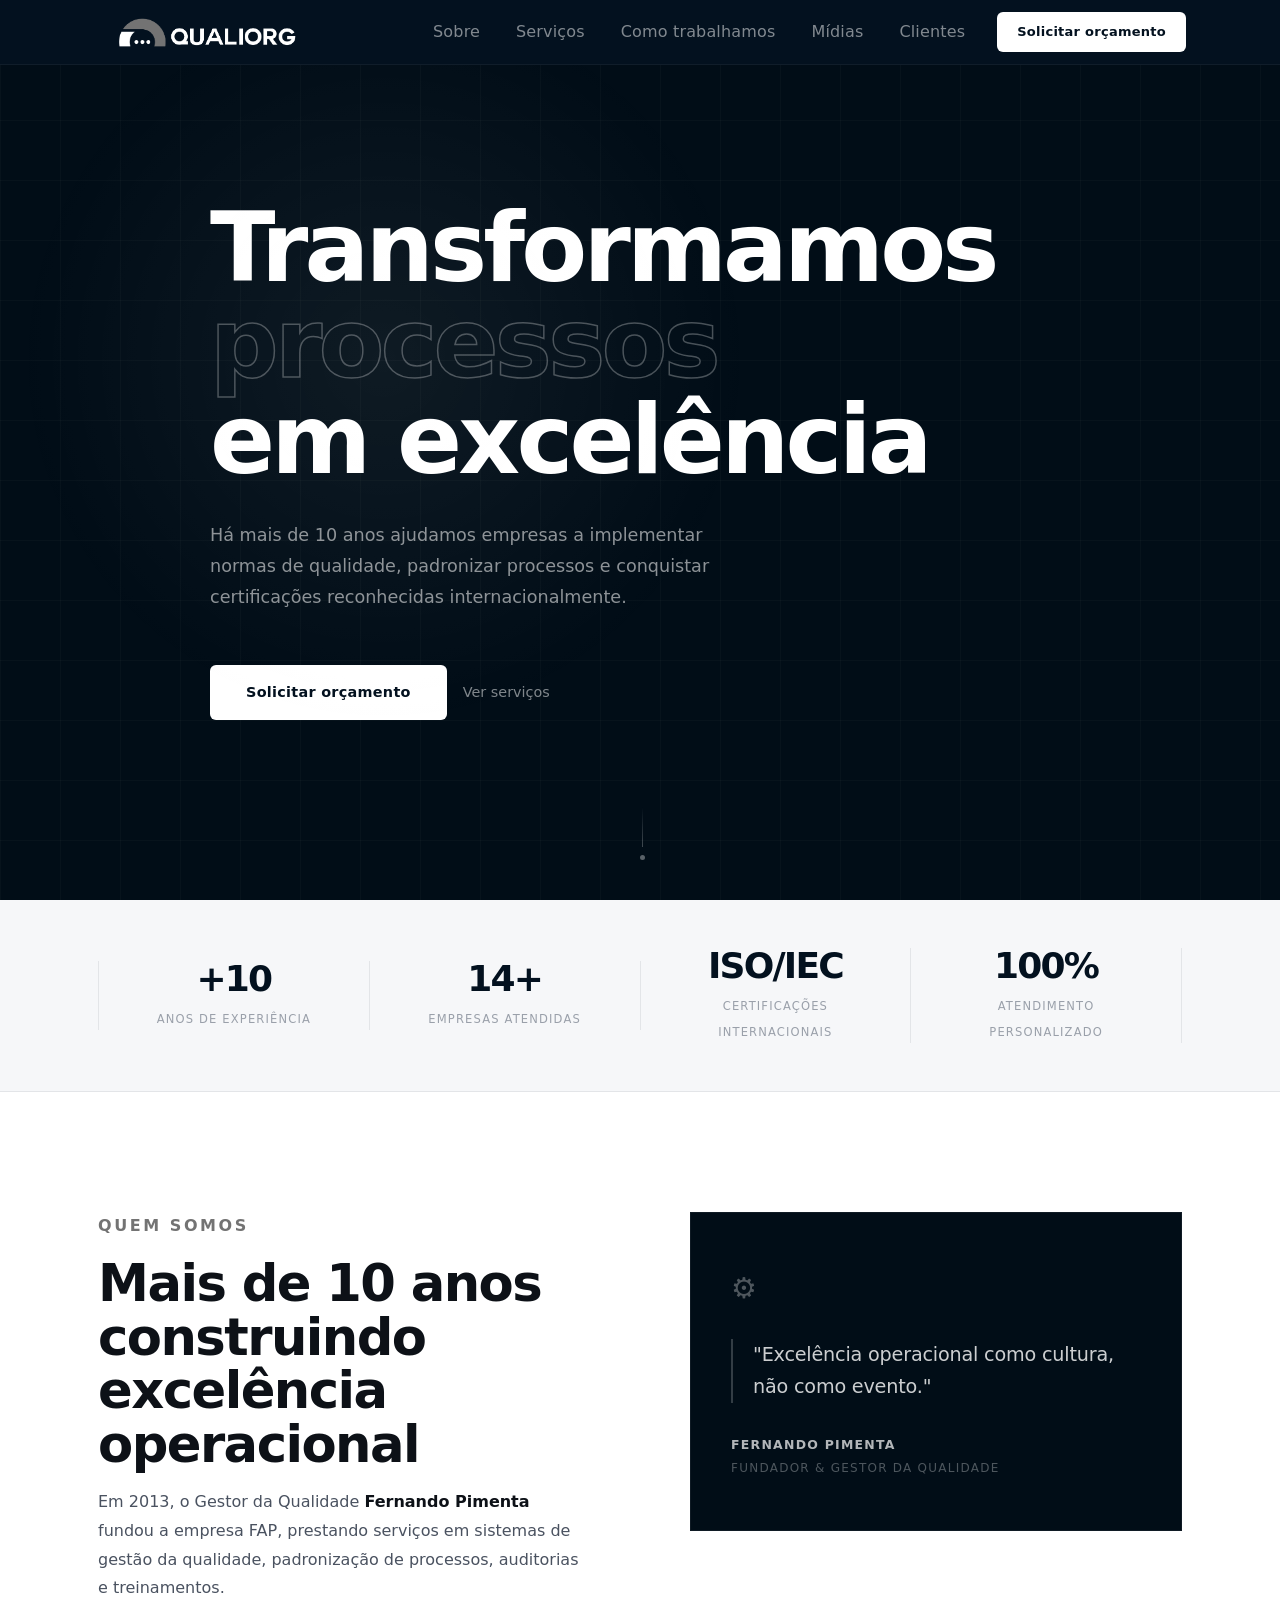
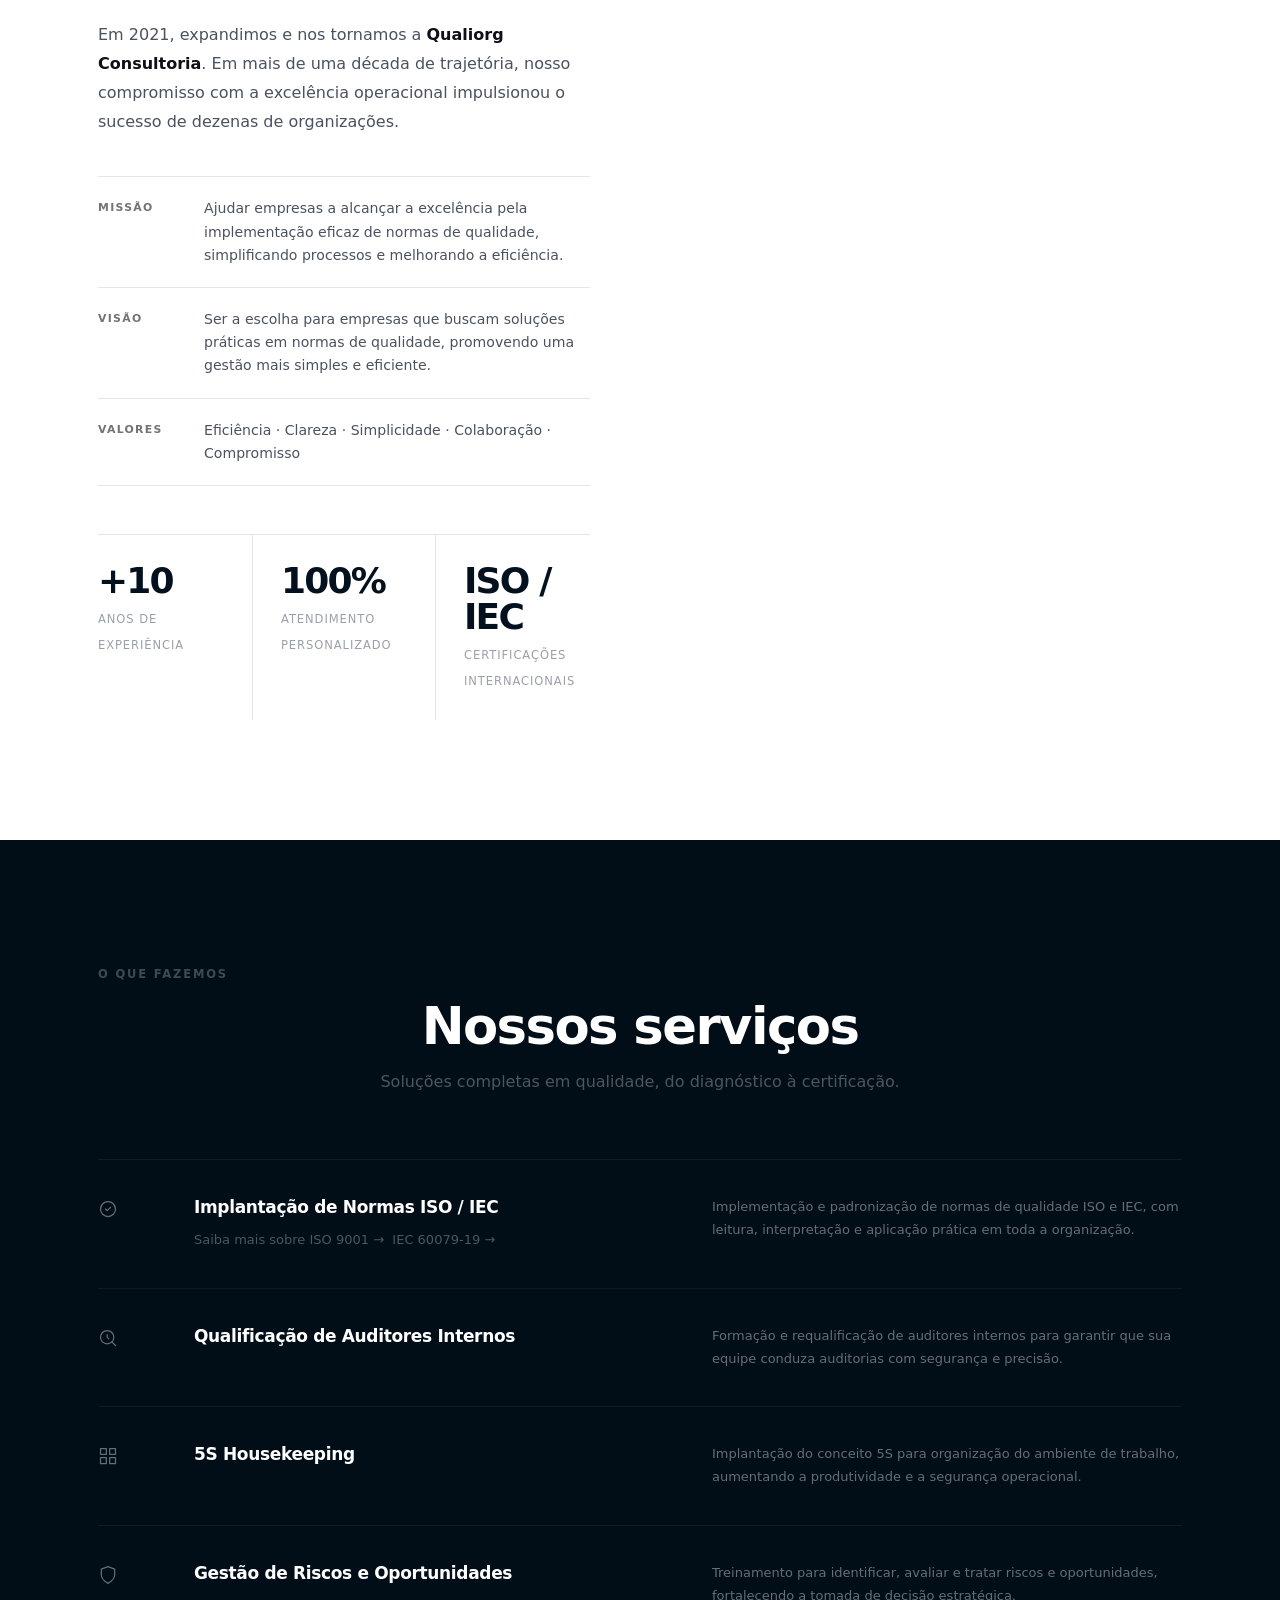
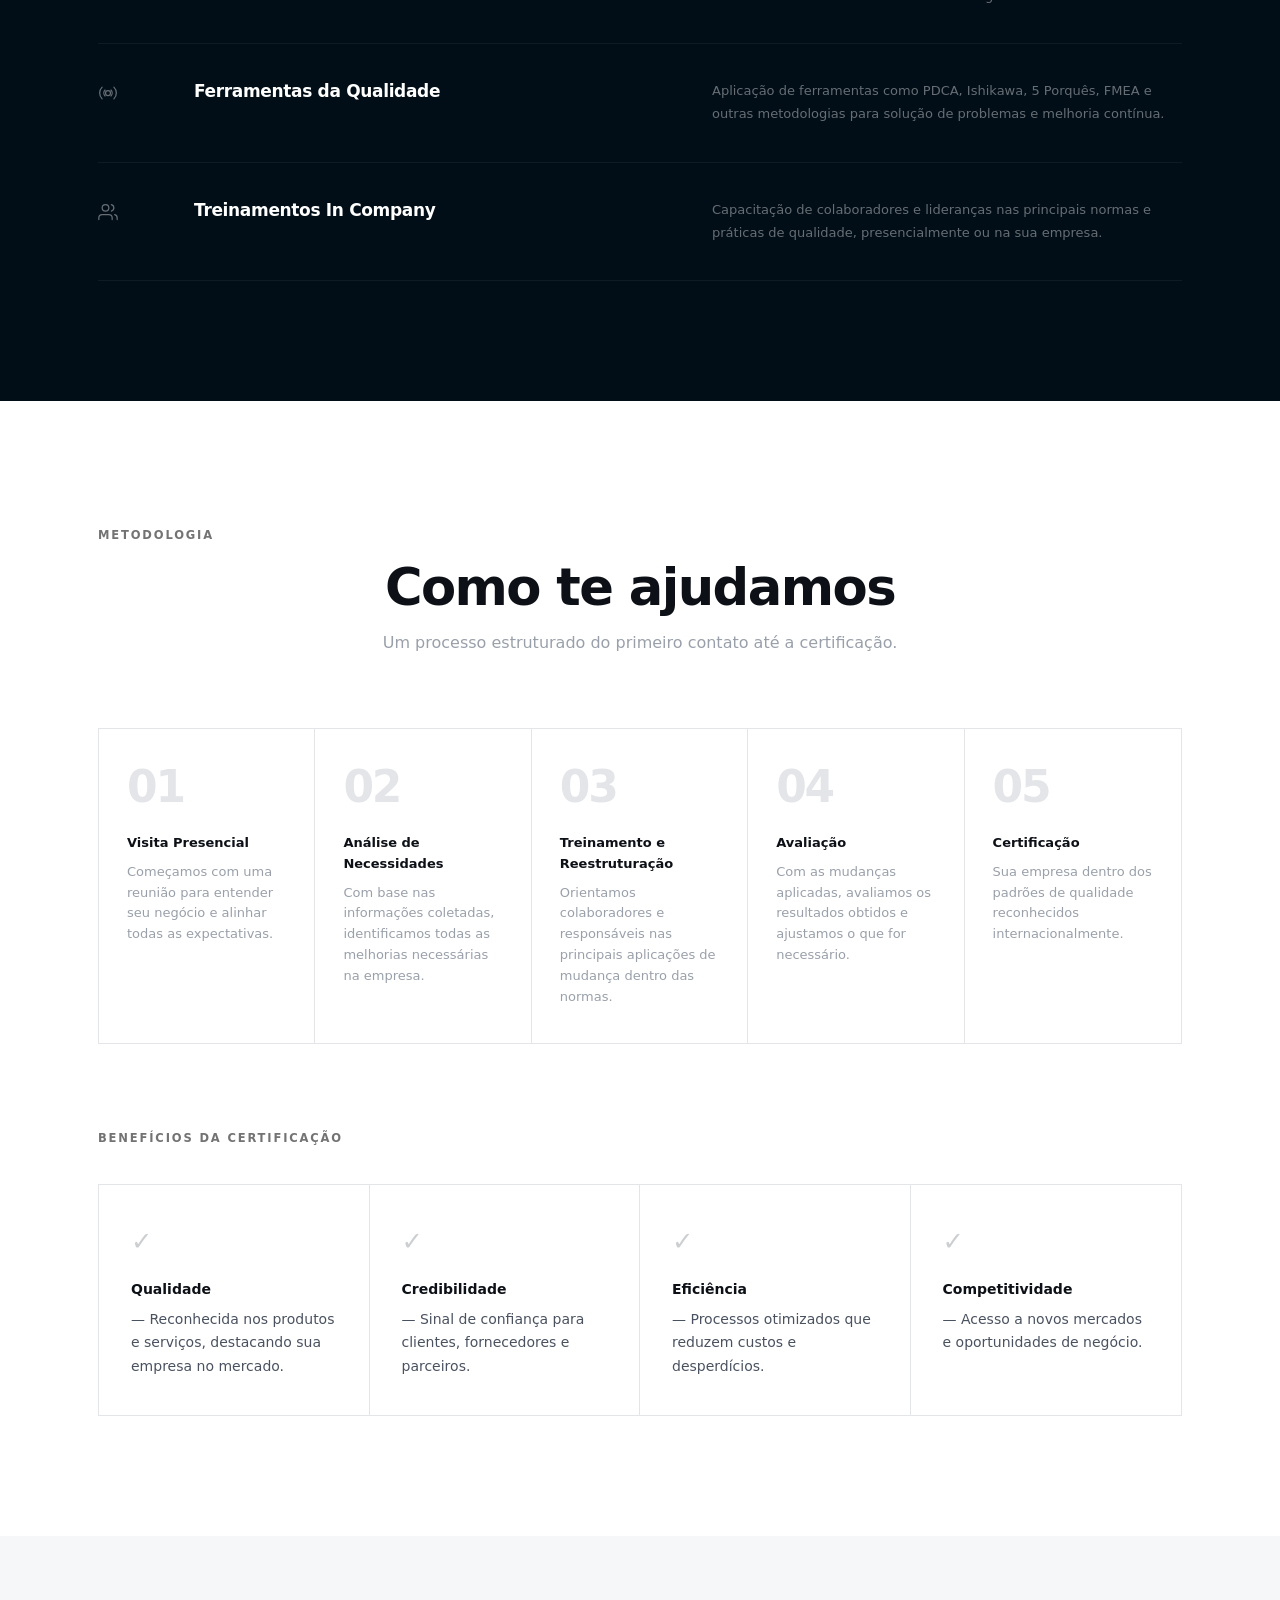
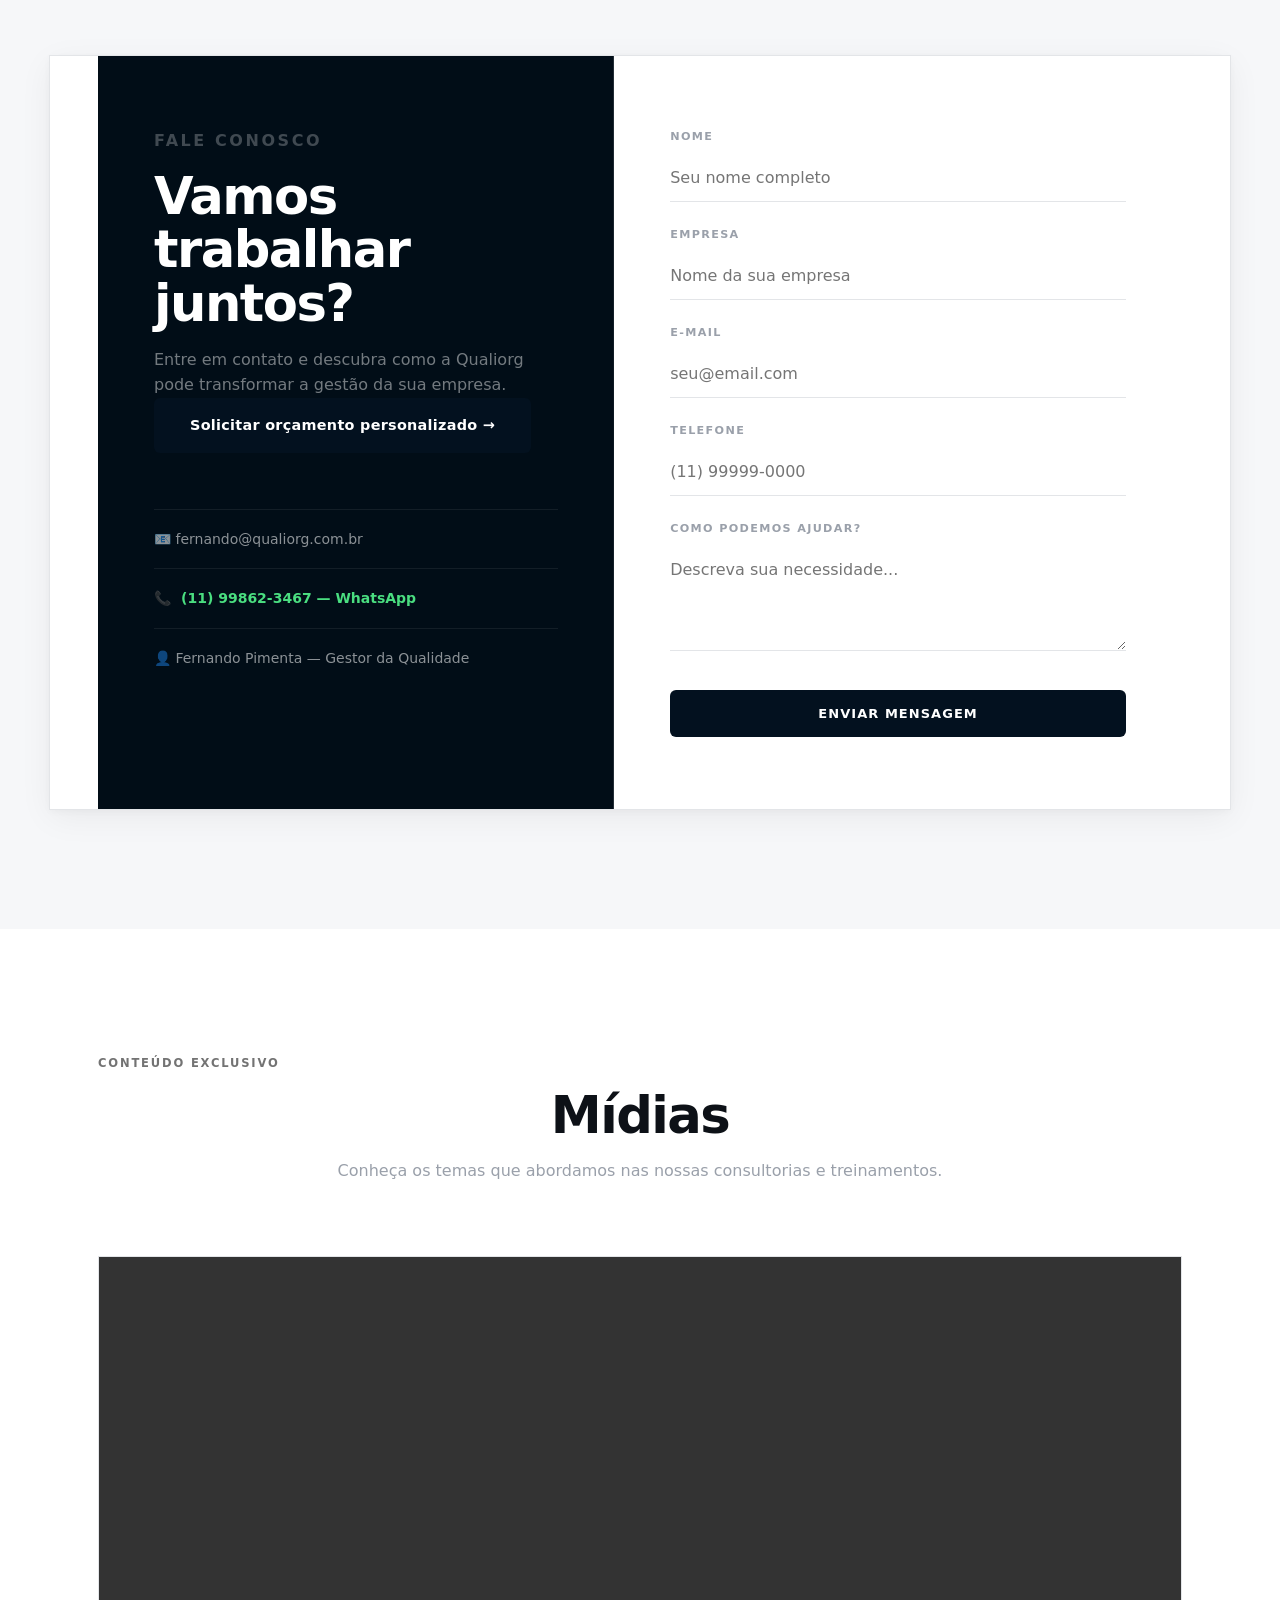
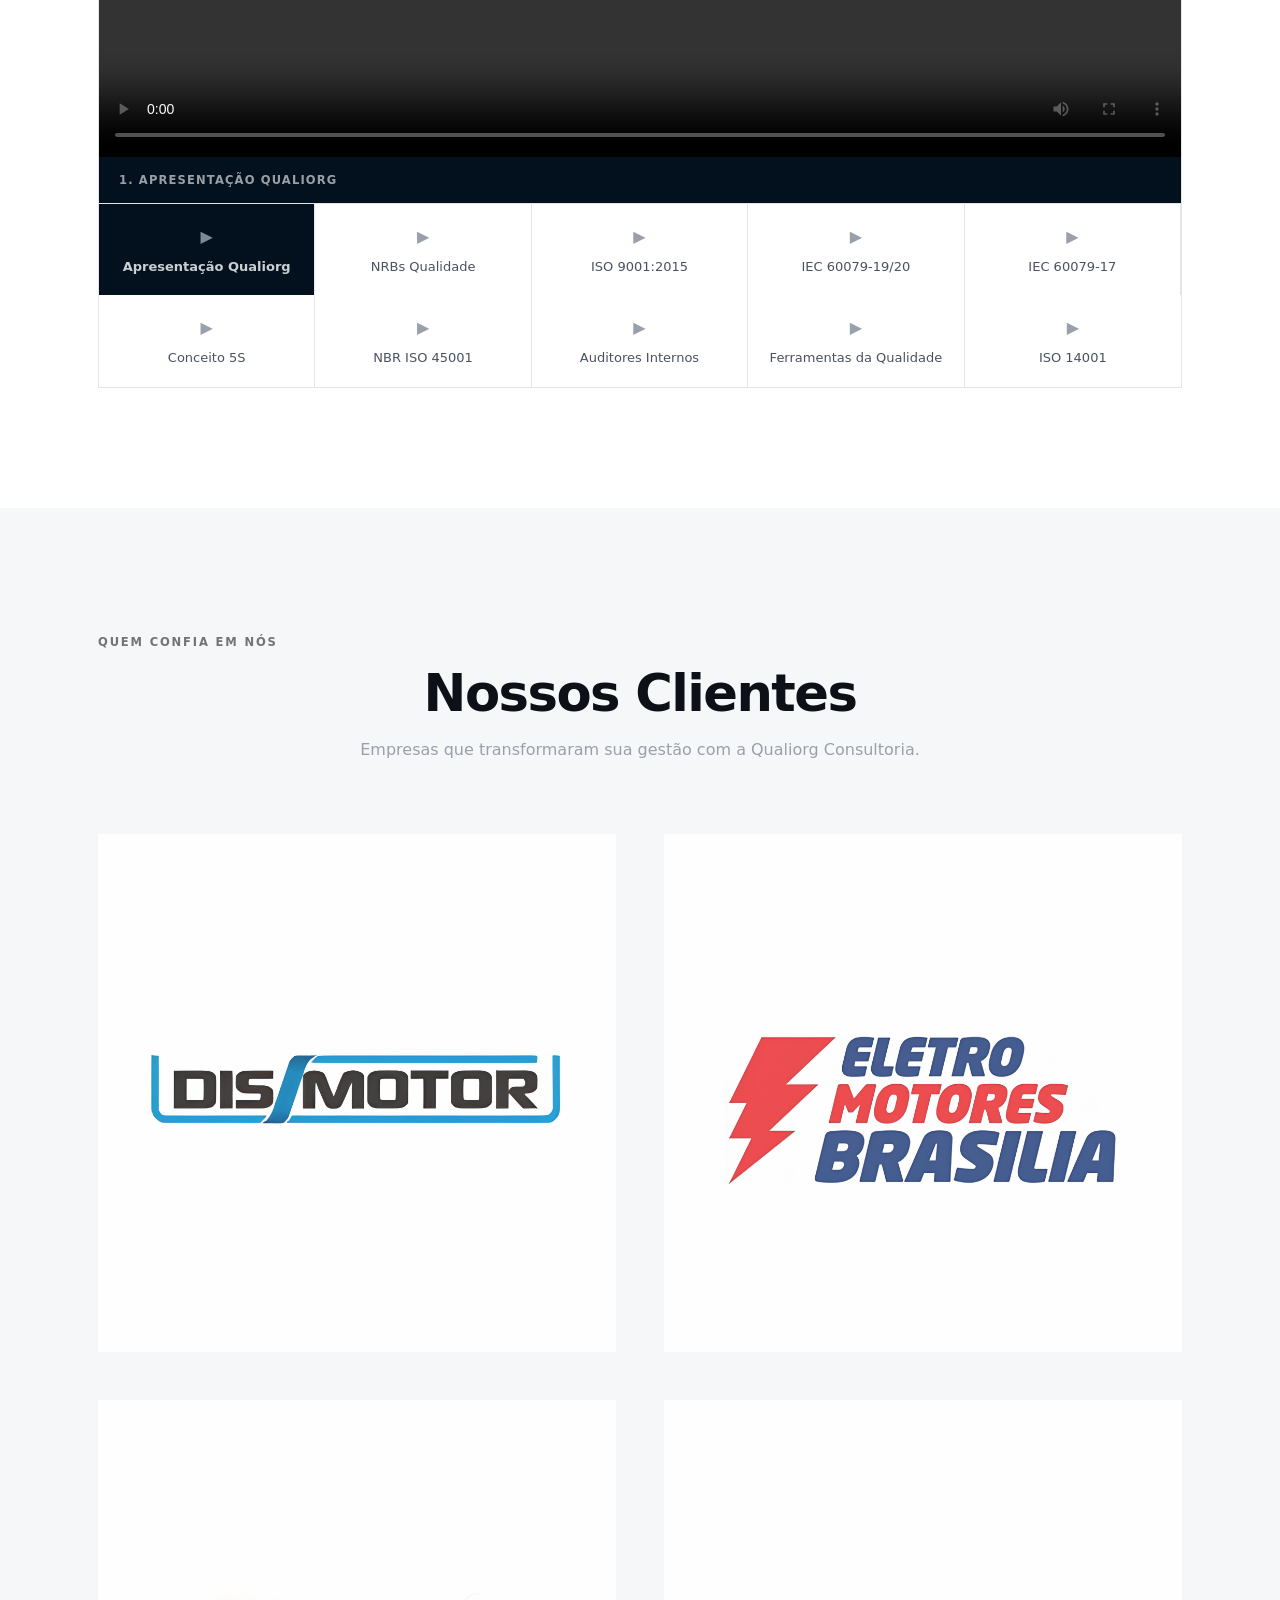
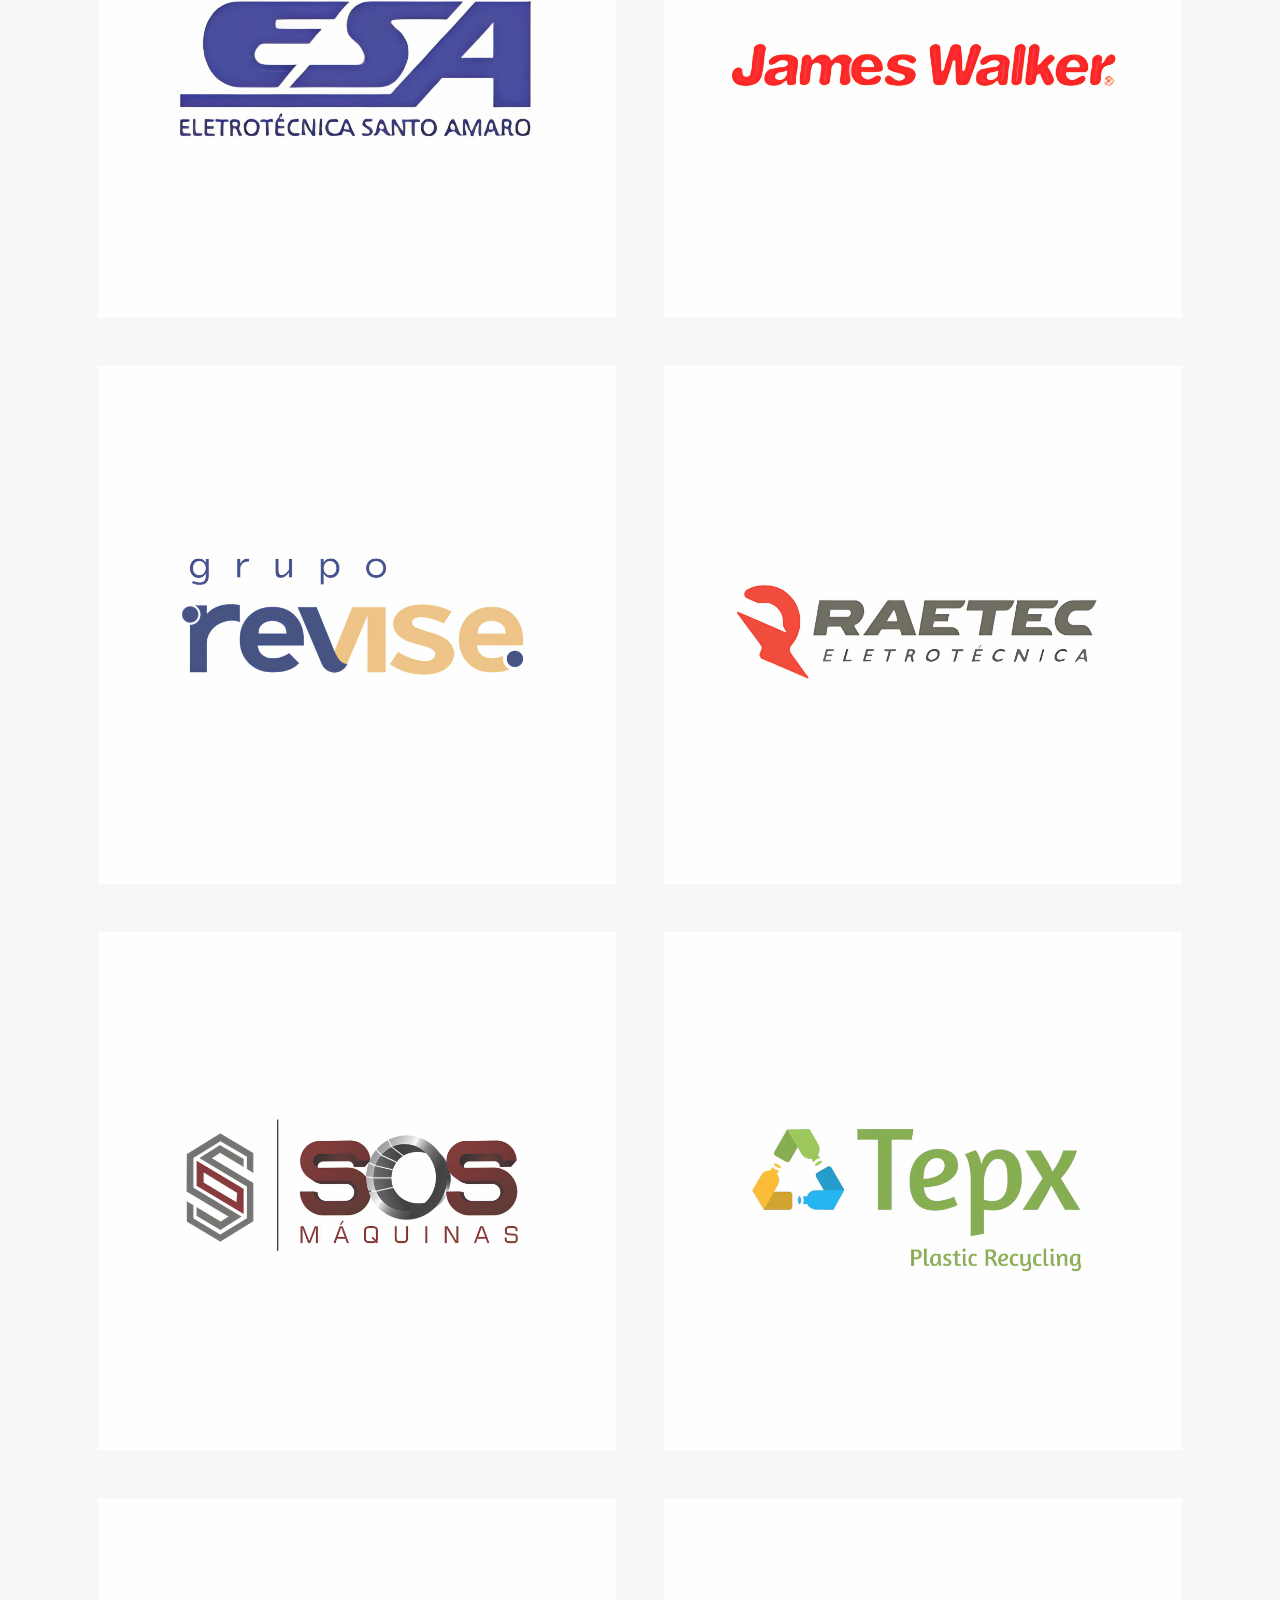
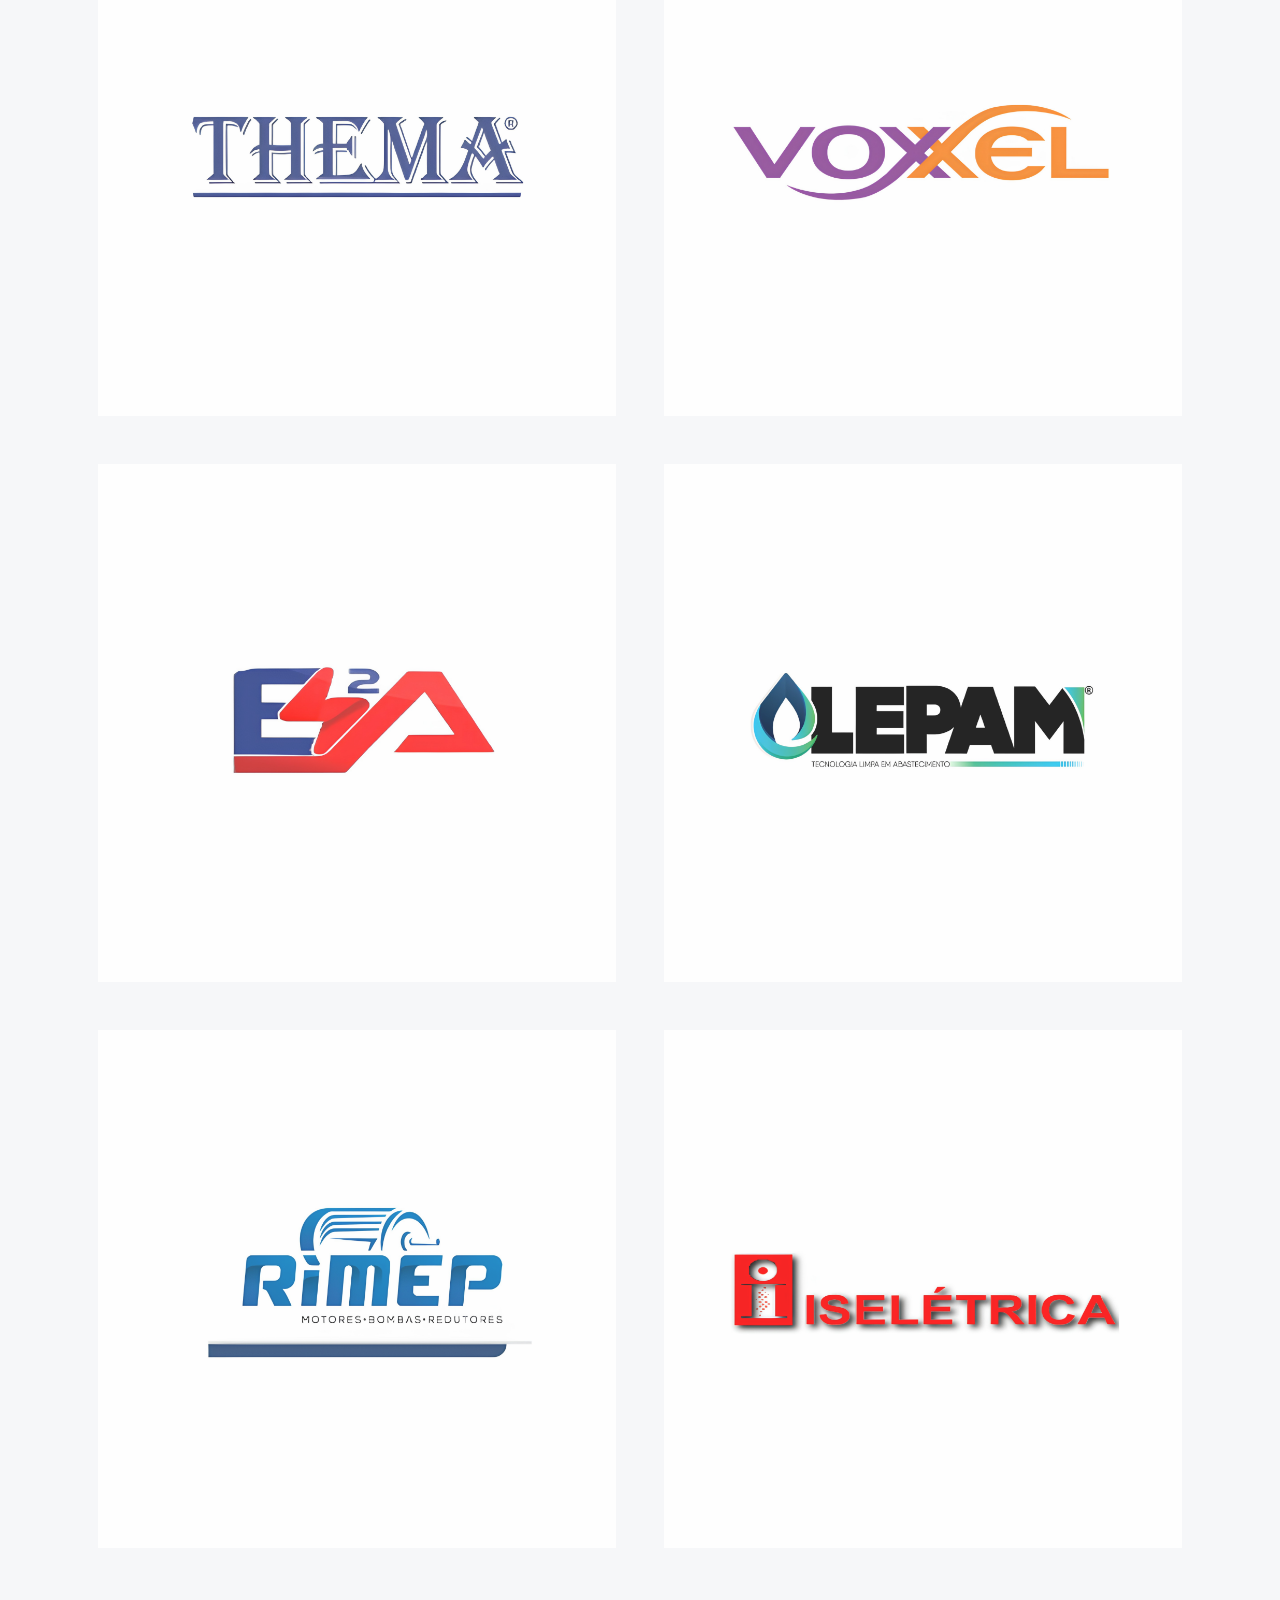
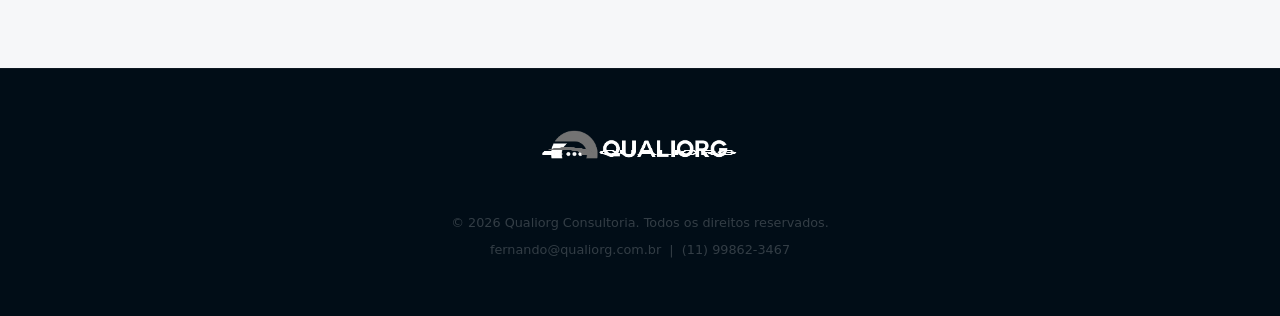
==== commit dc3c3b62: "Remove redundant img tag from logo-link, logo is CSS background-image only" ====
--- a/index.html
+++ b/index.html
@@ -75,7 +75,7 @@
   <!-- NAVBAR -->
   <header class="navbar">
     <div class="container nav-inner">
-      <a href="#" class="logo-link"><img src="logo-transparent.png" alt="Qualiorg Consultoria" class="logo-img" /></a>
+      <a href="#" class="logo-link" role="img" aria-label="Qualiorg Consultoria"></a>
       <nav>
         <a href="#sobre">Sobre</a>
         <a href="#servicos">Serviços</a>
--- a/style-v2.css
+++ b/style-v2.css
@@ -63,7 +63,8 @@
   text-decoration: none;
   width: 220px;
   height: 58px;
-  background: url('logo-transparent.png') center center / 200px 200px no-repeat;
+  /* CONSULTORIA removido do PNG — centraliza no novo bounding box (38-52% da imagem) */
+  background: url('logo-transparent.png') center 43% / 200px 200px no-repeat;
   flex-shrink: 0;
 }
 .logo-img { display: none; }
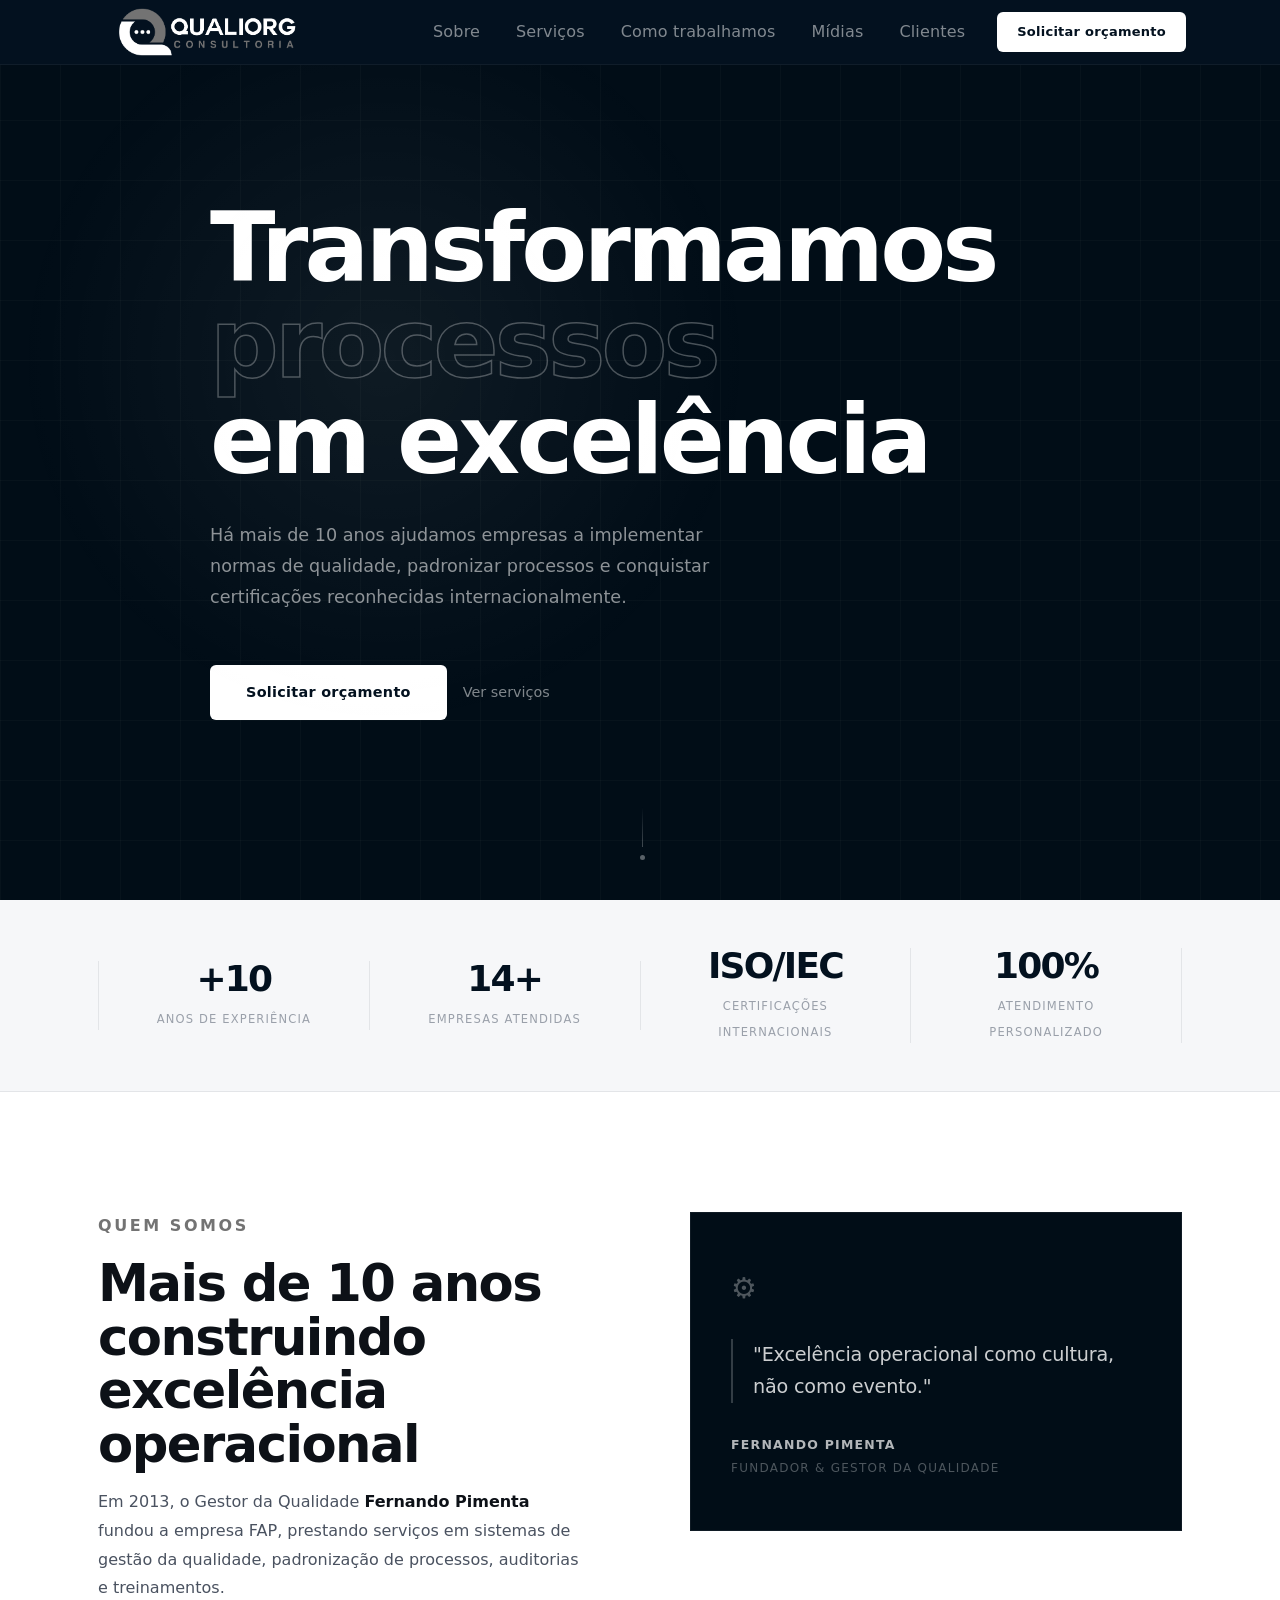
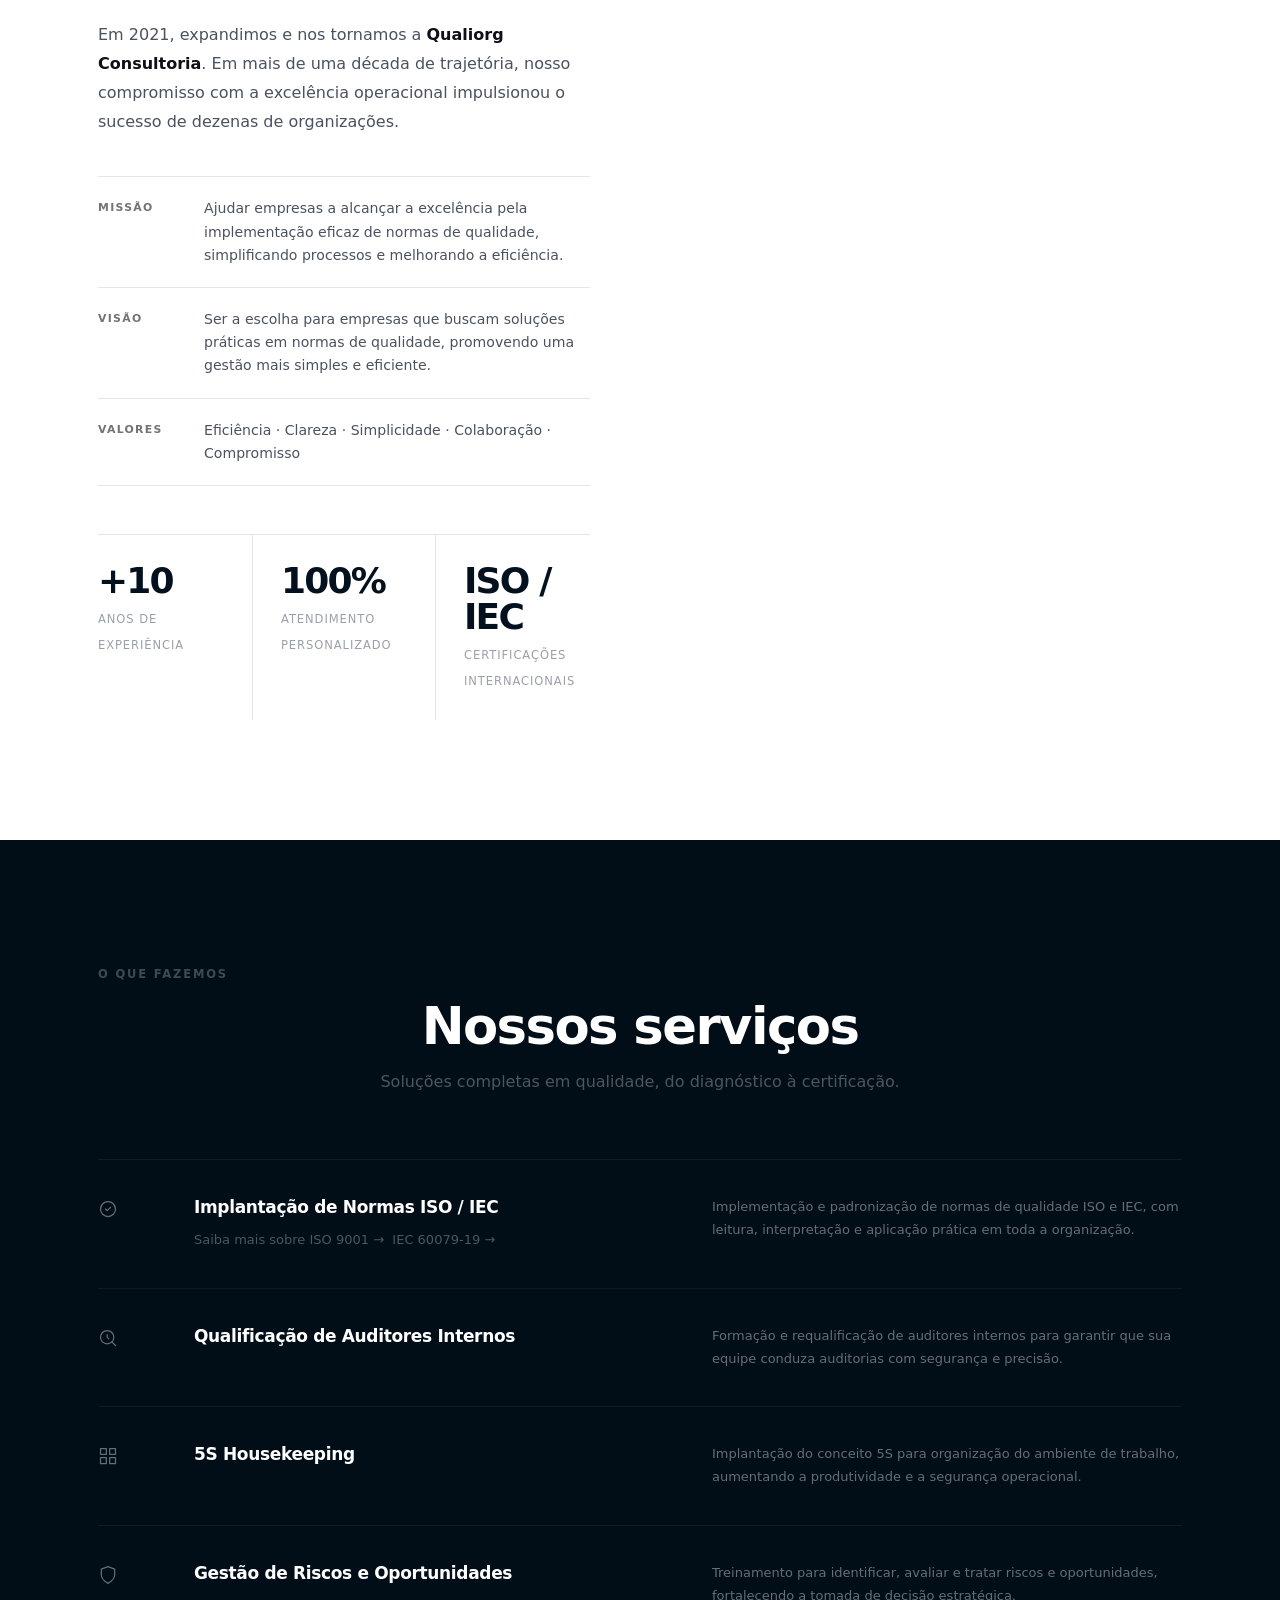
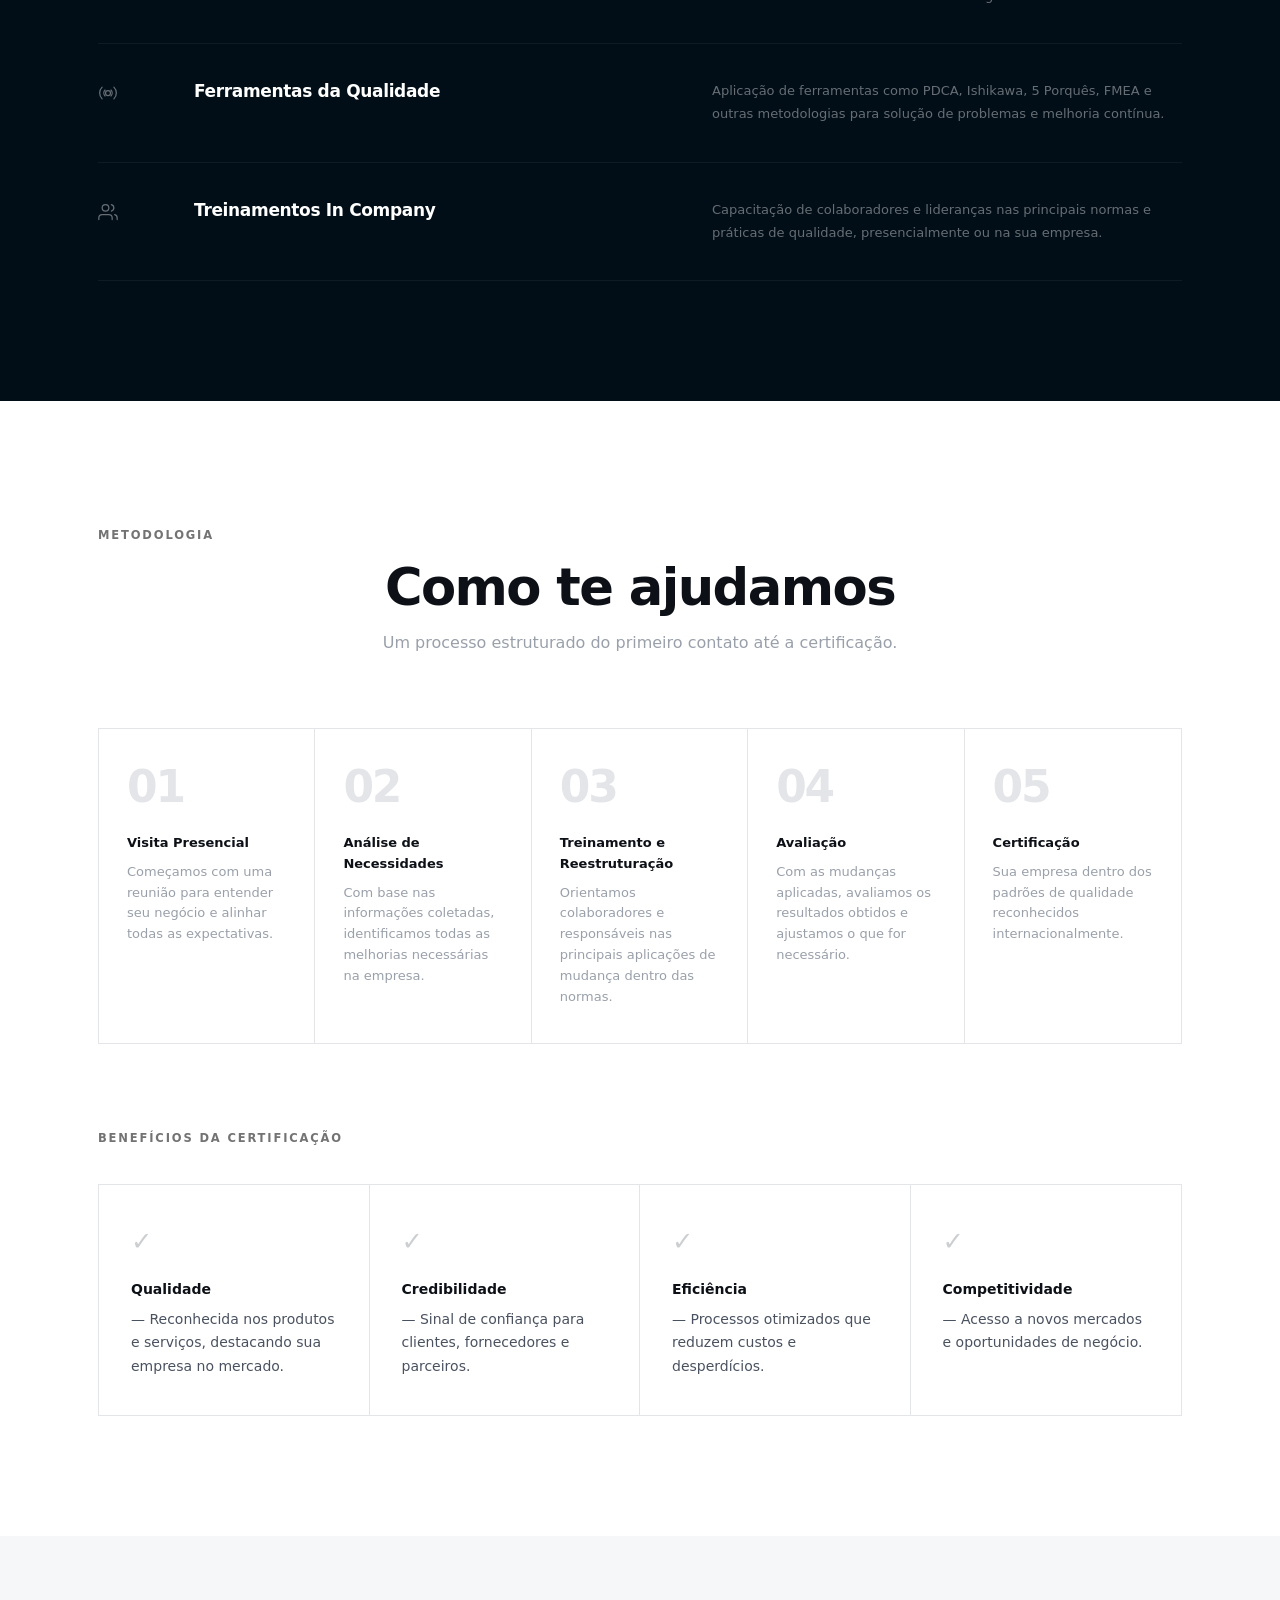
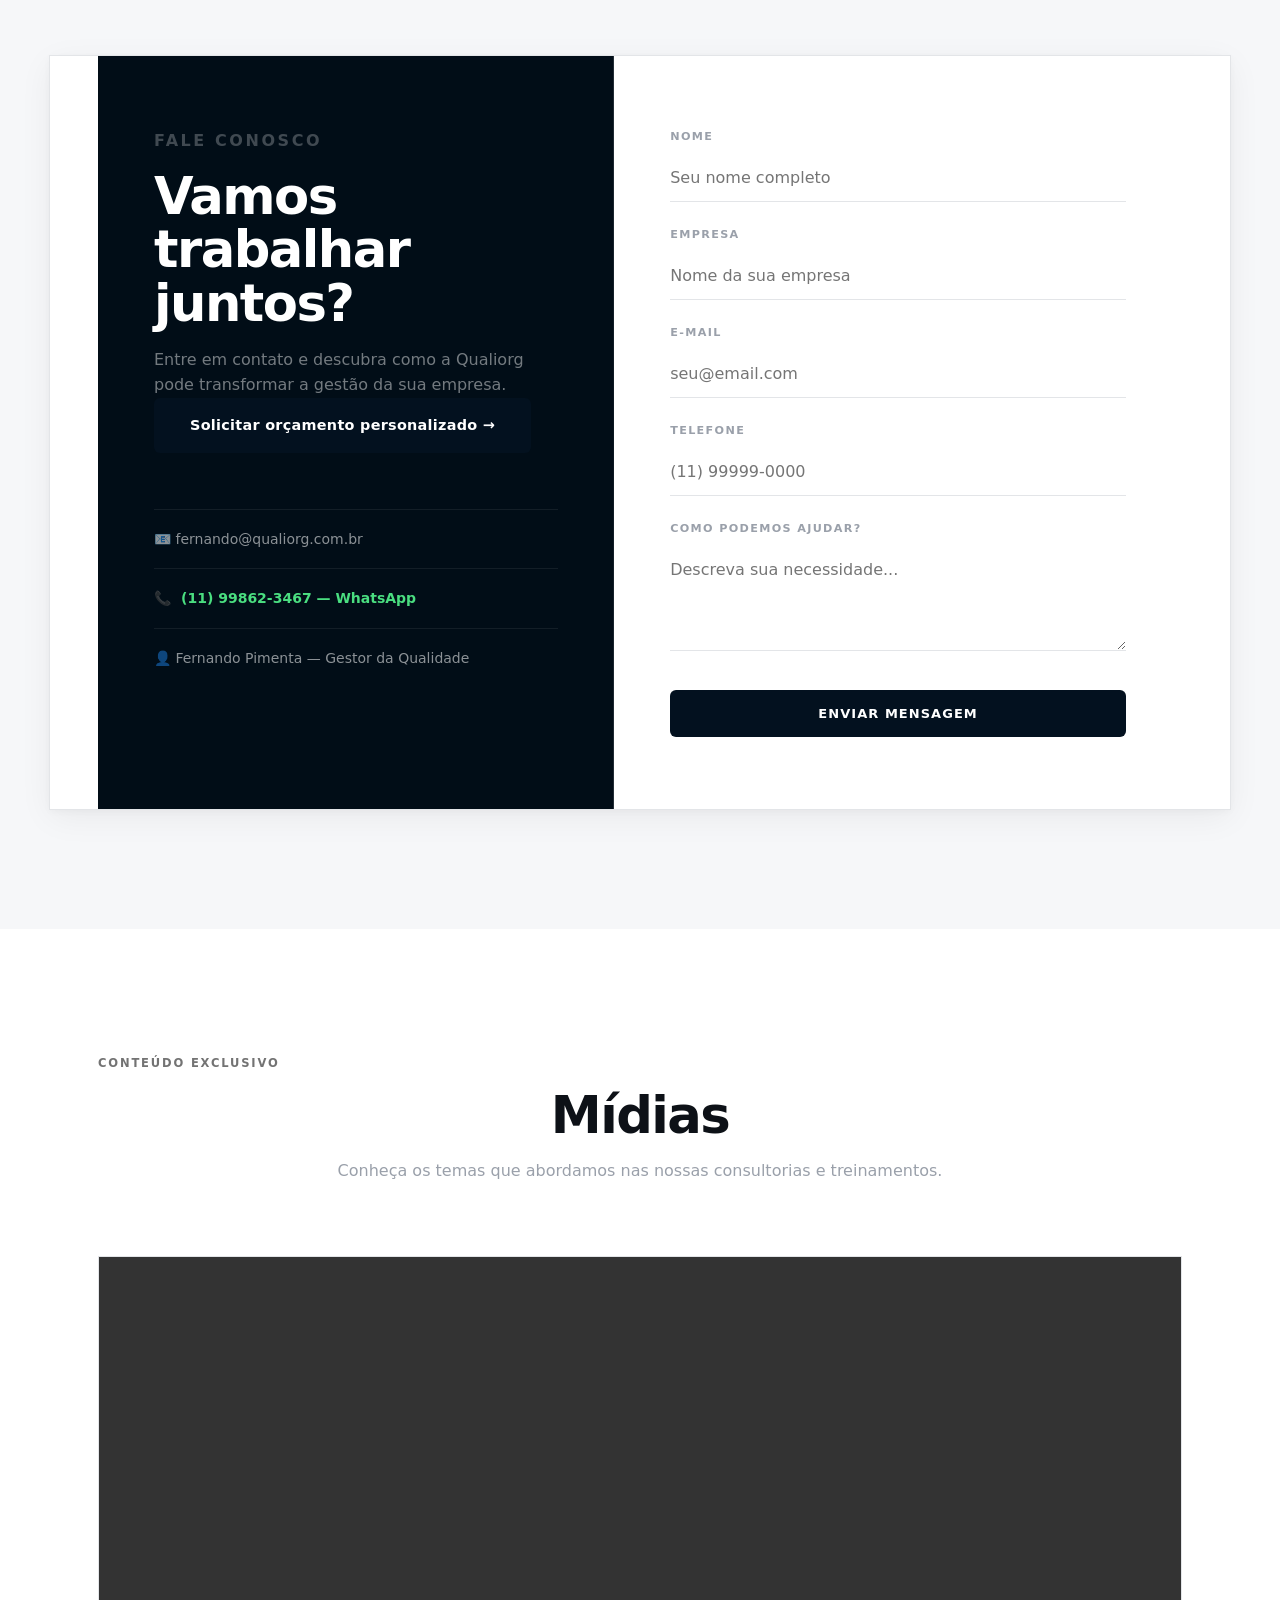
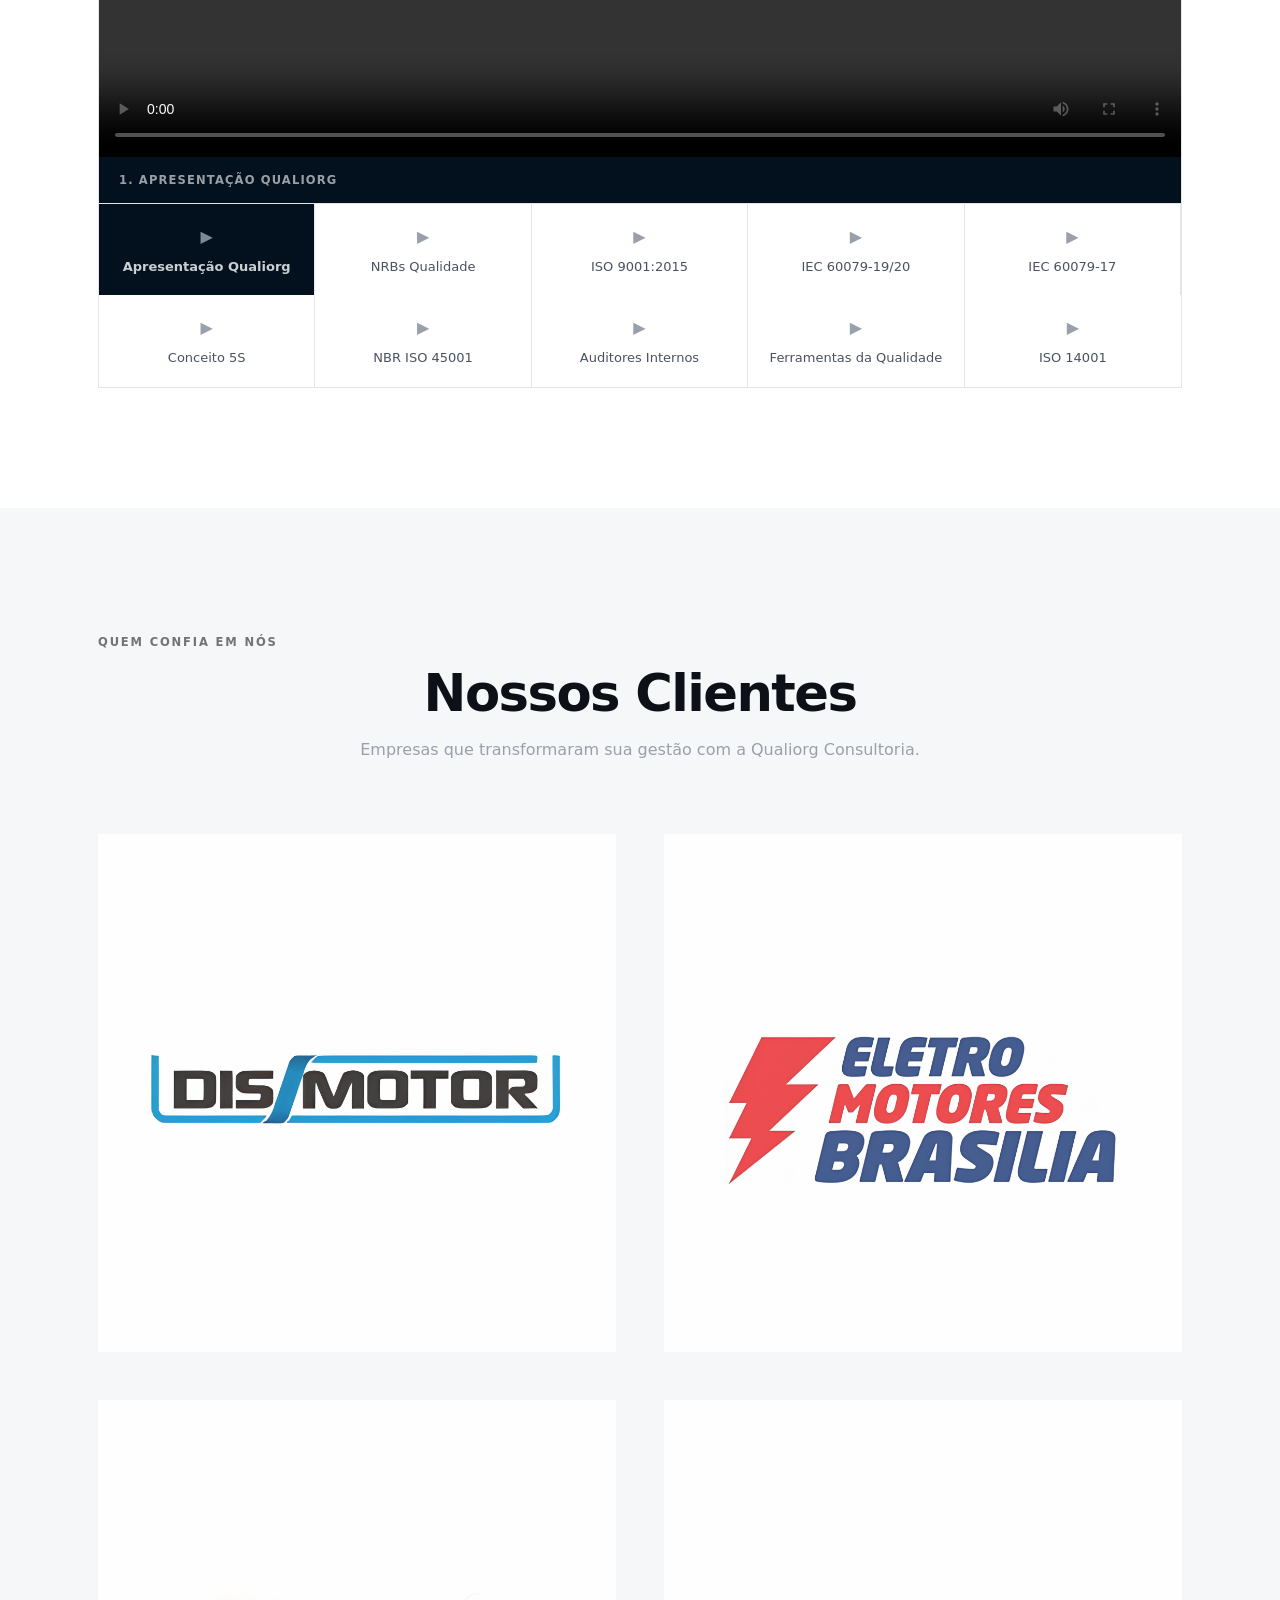
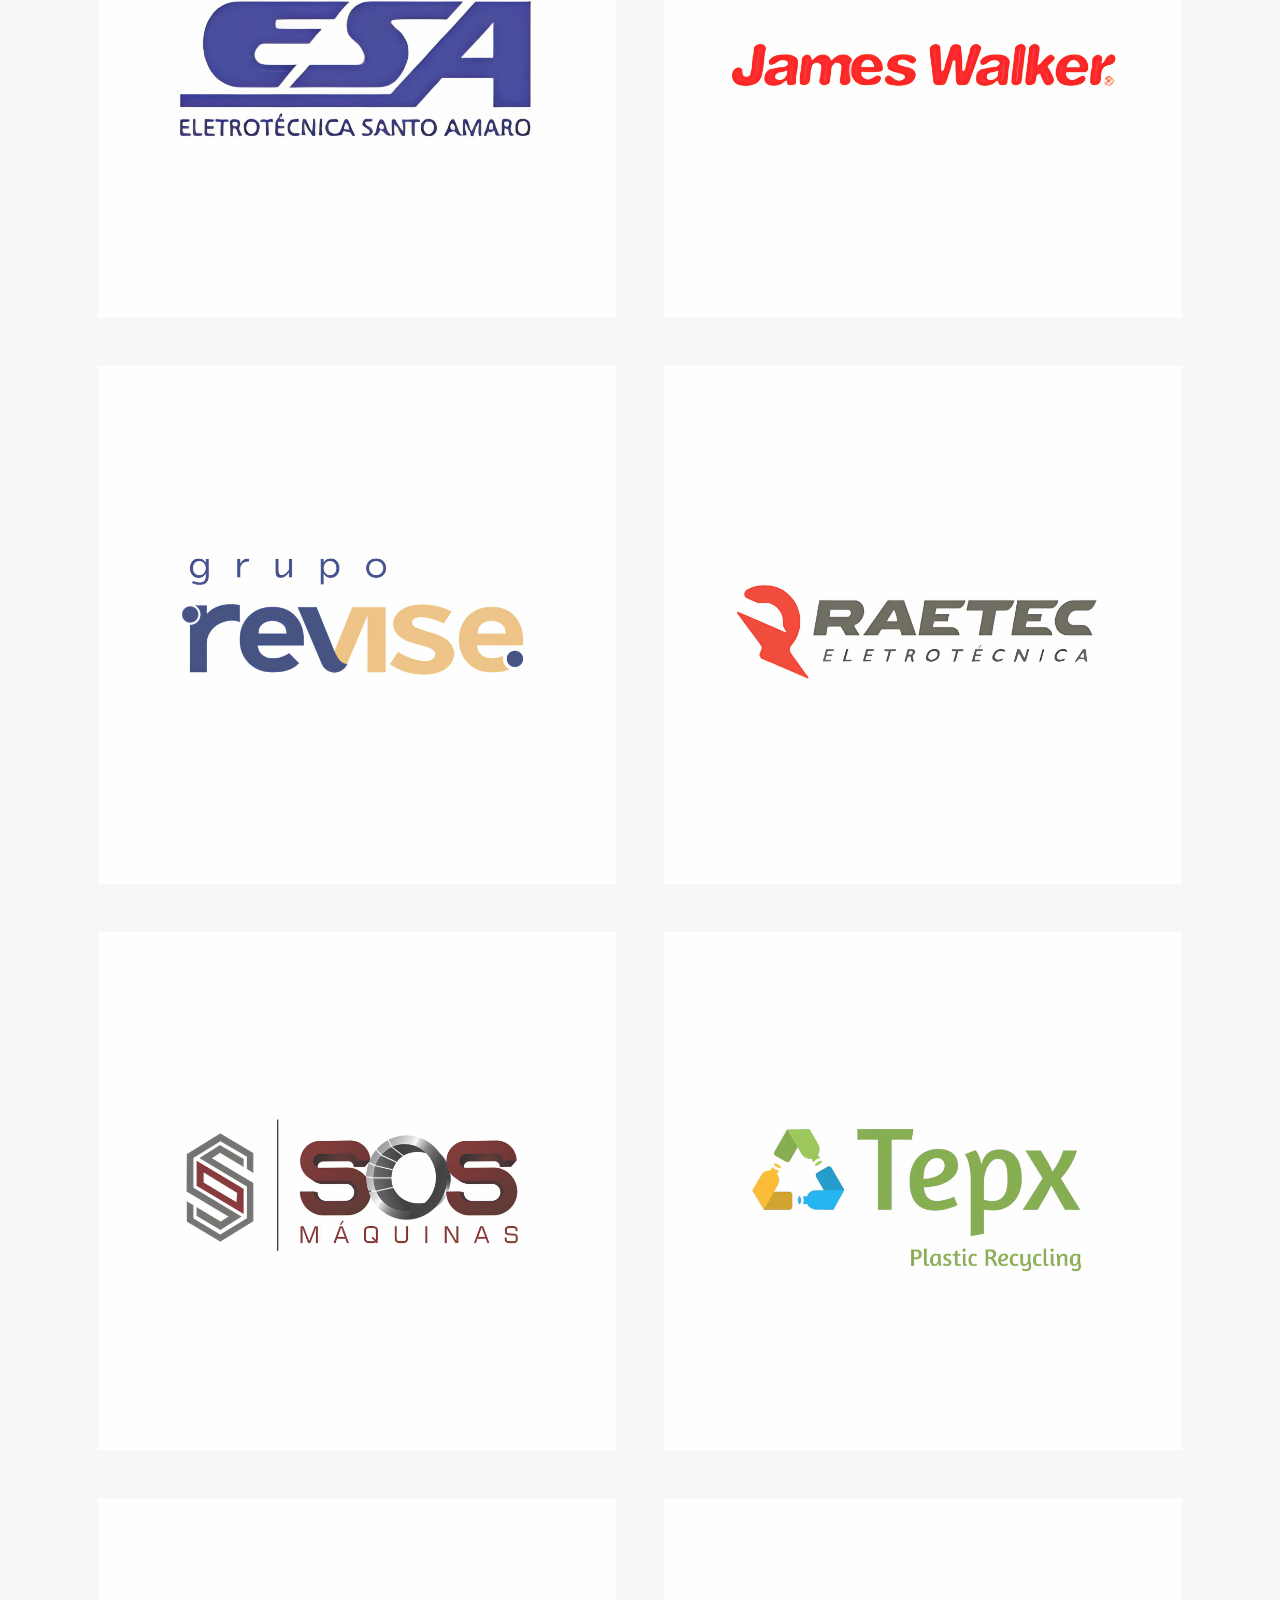
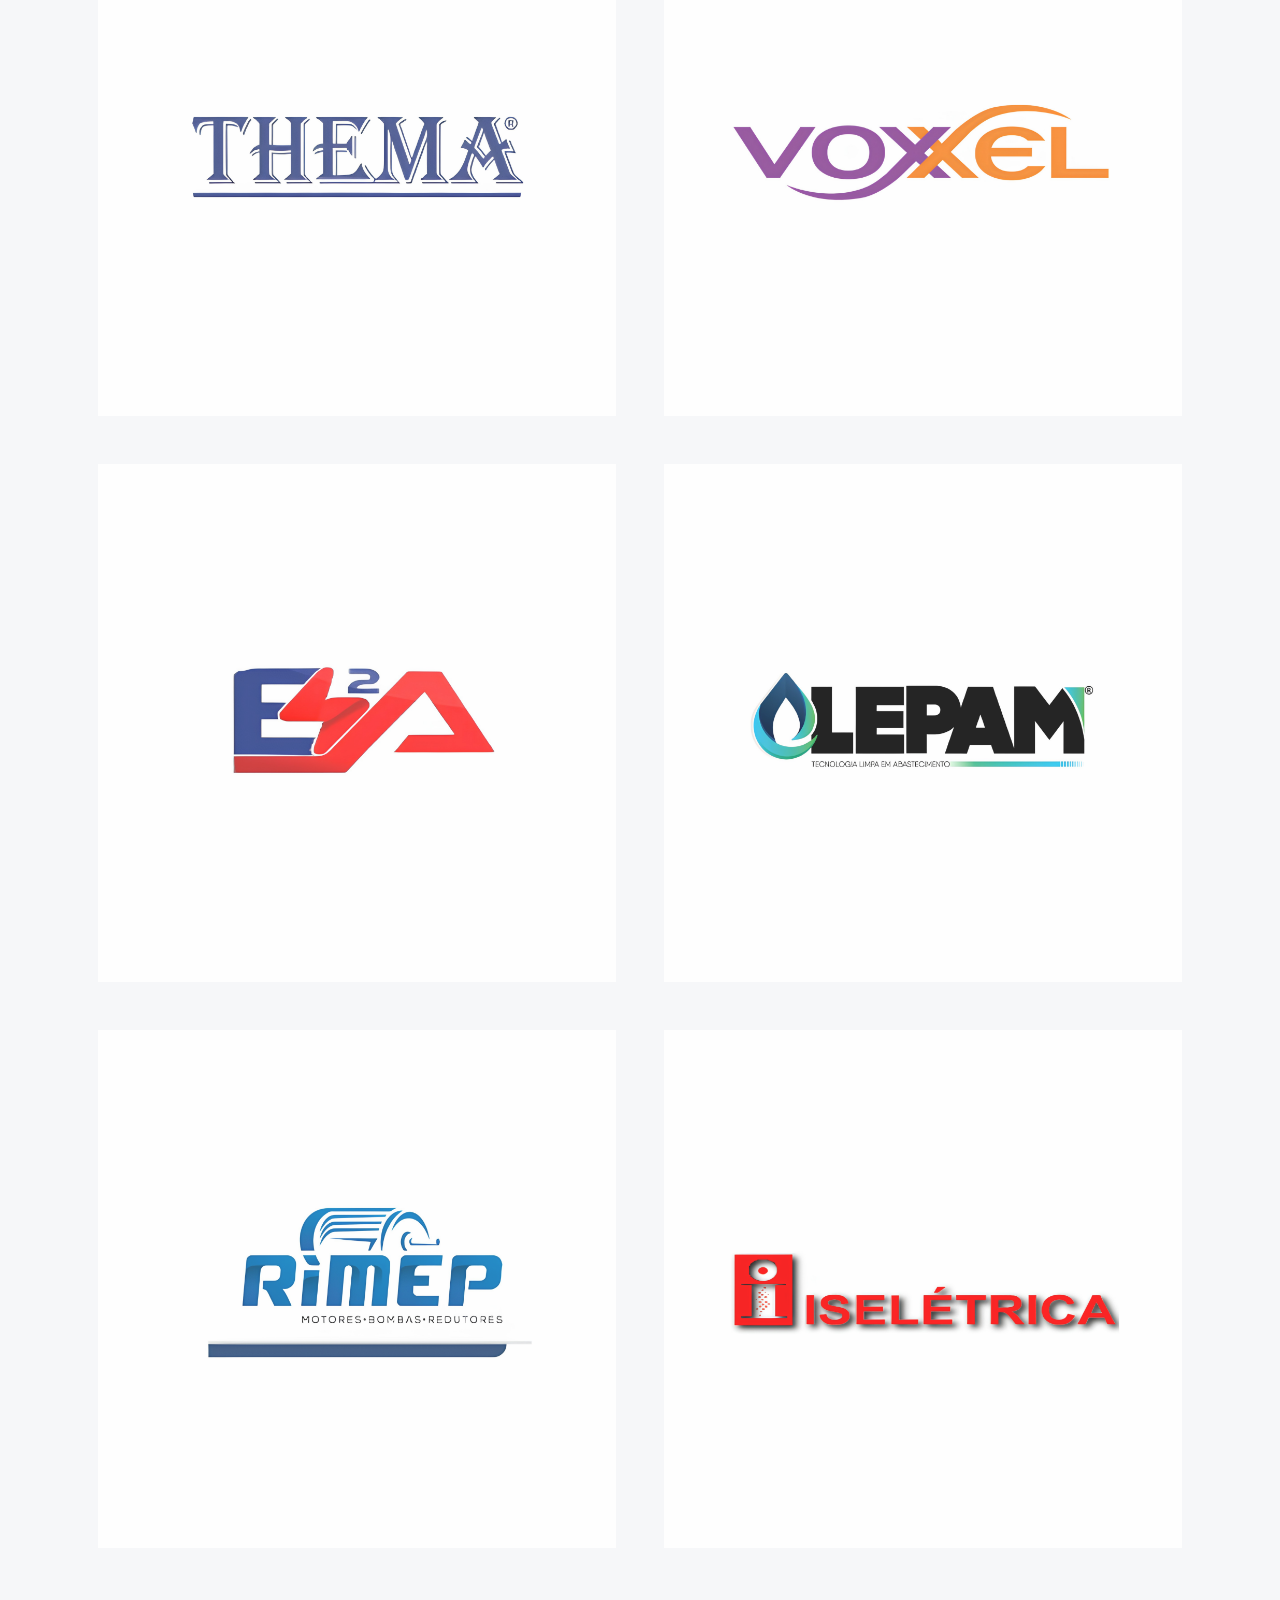
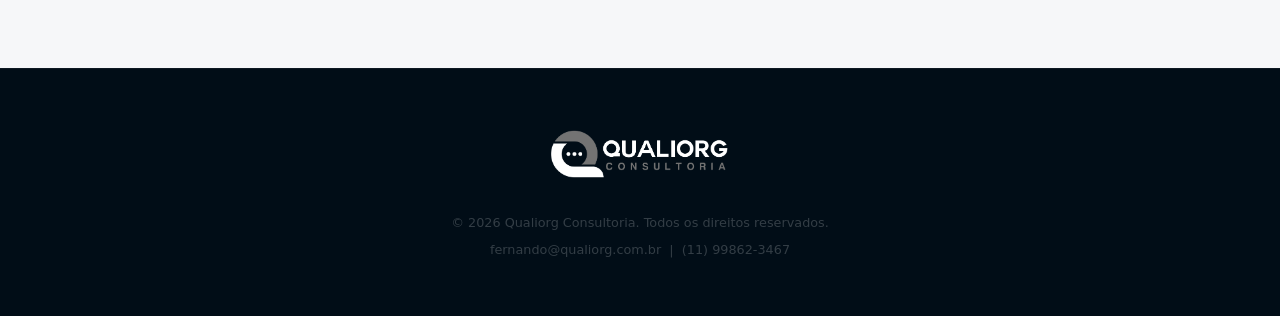
==== commit e44de7c6: "style-v3.css + fix footer logo from img to div, both use logo-v3.png" ====
--- a/index.html
+++ b/index.html
@@ -67,7 +67,7 @@
   }
   </script>
 
-  <link rel="stylesheet" href="style-v2.css" />
+  <link rel="stylesheet" href="style-v3.css" />
   <link href="https://fonts.googleapis.com/css2?family=Inter:wght@300;400;600;700&display=swap" rel="stylesheet" />
 </head>
 <body>
@@ -424,7 +424,7 @@
   <!-- FOOTER -->
   <footer class="footer">
     <div class="container footer-inner">
-      <div class="footer-logo-wrap"><img src="logo-transparent.png" alt="Qualiorg Consultoria" class="logo-img-footer" /></div>
+      <div class="footer-logo-wrap"><div class="logo-img-footer" role="img" aria-label="Qualiorg Consultoria"></div></div>
       <p>&copy; 2026 Qualiorg Consultoria. Todos os direitos reservados.</p>
       <p>fernando@qualiorg.com.br &nbsp;|&nbsp; <a href="https://wa.me/5511998623467" target="_blank" class="whatsapp-link-footer">(11) 99862-3467</a></p>
     </div>
--- a/style-v3.css
+++ b/style-v3.css
@@ -0,0 +1,964 @@
+*, *::before, *::after { box-sizing: border-box; margin: 0; padding: 0; }
+
+:root {
+  --navy:       #03111F;
+  --navy-deep:  #010d17;
+  --white:      #FFFFFF;
+  --off-white:  #F6F7F9;
+  --gray-brand: #737373;
+  --gray-200:   #E3E5E8;
+  --gray-400:   #9AA0AA;
+  --gray-600:   #4A5260;
+  --gray-900:   #0D1117;
+  --green:      #16a34a;
+
+  /* Escala tipográfica — 7 passos, substitui os 16 valores ad-hoc [P15] */
+  --text-xs:   0.72rem;    /* 11.5px — labels, eyebrows, meta */
+  --text-sm:   0.8125rem;  /* 13px   — legendas, thumbs, step p */
+  --text-base: 1rem;       /* 16px   — corpo */
+  --text-md:   1.0625rem;  /* 17px   — card h3, destaques */
+  --text-lg:   1.125rem;   /* 18px   — subtítulo hero */
+  --text-xl:   1.25rem;    /* 20px   — blockquote */
+  --text-2xl:  2.25rem;    /* 36px   — estatísticas */
+  --text-3xl:  2.75rem;    /* 44px   — step-num */
+}
+
+/* [P14] Gated em no-preference — usuários com reduced-motion não recebem scroll animado */
+@media (prefers-reduced-motion: no-preference) {
+  html { scroll-behavior: smooth; }
+}
+
+body {
+  font-family: -apple-system, BlinkMacSystemFont, 'Segoe UI', system-ui, sans-serif;
+  color: var(--gray-900);
+  background: var(--white);
+  line-height: 1.6;
+  -webkit-font-smoothing: antialiased;
+}
+
+.container {
+  max-width: 1180px;
+  margin: 0 auto;
+  padding: 0 48px;
+}
+
+/* ─── NAVBAR ─── */
+.navbar {
+  position: fixed;
+  top: 0; left: 0; right: 0;
+  z-index: 100;
+  background: #03111F;
+  border-bottom: 1px solid rgba(255,255,255,0.05);
+}
+
+.nav-inner {
+  display: flex;
+  align-items: center;
+  justify-content: space-between;
+  height: 64px;
+}
+
+.logo-link {
+  display: block;
+  text-decoration: none;
+  width: 220px;
+  height: 58px;
+  background: url('logo-v3.png') center center / 200px 200px no-repeat;
+  flex-shrink: 0;
+}
+.logo-img { display: none; }
+
+.footer-logo-wrap { display: contents; }
+.logo-img-footer {
+  display: block;
+  width: 220px;
+  height: 58px;
+  background: url('logo-v3.png') center center / 200px 200px no-repeat;
+  margin: 0 auto 24px;
+}
+
+nav { display: flex; align-items: center; gap: 36px; }
+
+nav a {
+  text-decoration: none;
+  color: rgba(255,255,255,0.5);
+  font-size: var(--text-base);
+  font-weight: 500;
+  letter-spacing: 0.01em;
+  transition: color 0.2s;
+  /* [P10] Hit target mínimo 44px — padding vertical compensa sem alterar layout */
+  padding: 12px 4px;
+  margin: -12px -4px;
+}
+nav a:hover, nav a.active { color: var(--white); }
+
+/* [P7] Sem !important — especificidade via seletor pai resolve a cascata */
+.nav-inner .btn-nav {
+  background: var(--white);
+  color: var(--navy);
+  padding: 10px 20px;
+  min-height: 40px;
+  display: inline-flex;
+  align-items: center;
+  border-radius: 6px;
+  font-weight: 700;
+  font-size: var(--text-sm);
+  letter-spacing: 0.02em;
+  transition: opacity 0.2s, transform 0.2s;
+}
+.nav-inner .btn-nav:hover  { opacity: 0.88; }
+.nav-inner .btn-nav:active { transform: scale(0.96); transition-duration: 0.08s; }
+
+.menu-toggle {
+  display: none;
+  background: none;
+  border: none;
+  font-size: 1.5rem;
+  cursor: pointer;
+  color: var(--white);
+}
+
+/* ─── HERO ─── */
+
+/*
+ * Spring-approximation em CSS: cubic-bezier(0.34, 1.12, 0.64, 1)
+ * y > 1 no pico = overshoot leve, imita spring critically damped com bounce ~0.1
+ * Princípio 4 (springs) + Princípio 3 (interruptível via animation-fill-mode: both)
+ */
+@keyframes hero-rise {
+  from { opacity: 0; transform: translateY(20px); }
+  to   { opacity: 1; transform: translateY(0); }
+}
+
+/* Princípio 14 (reduced motion): fade puro sem translate */
+@keyframes hero-fade {
+  from { opacity: 0; }
+  to   { opacity: 1; }
+}
+
+@keyframes scroll-pulse {
+  0%, 100% { transform: translateY(0); opacity: 0.4; }
+  50%       { transform: translateY(5px); opacity: 0.9; }
+}
+
+.hero {
+  min-height: 100vh;
+  display: flex;
+  align-items: center;
+  background: var(--navy-deep);
+  position: relative;
+  overflow: hidden;
+}
+
+/* grade sutil no fundo */
+.hero::before {
+  content: '';
+  position: absolute;
+  inset: 0;
+  background-image:
+    linear-gradient(rgba(255,255,255,0.025) 1px, transparent 1px),
+    linear-gradient(90deg, rgba(255,255,255,0.025) 1px, transparent 1px);
+  background-size: 60px 60px;
+  pointer-events: none;
+}
+
+/* brilho central — move levemente com scroll via JS (princípio 8: hint na direção do gesto) */
+.hero-bg {
+  position: absolute;
+  top: 40%;
+  left: 30%;
+  width: 800px;
+  height: 800px;
+  background: radial-gradient(ellipse, rgba(255,255,255,0.06) 0%, transparent 65%);
+  transform: translate(-50%, -50%);
+  pointer-events: none;
+  will-change: transform;
+}
+
+.hero-content {
+  position: relative;
+  padding: 140px 0 120px;
+  max-width: 860px;
+}
+
+.eyebrow {
+  display: inline-flex;
+  align-items: center;
+  gap: 10px;
+  font-size: 0.72rem;
+  font-weight: 600;
+  letter-spacing: 0.16em;
+  text-transform: uppercase;
+  color: var(--gray-brand);
+  margin-bottom: 32px;
+}
+
+/*
+ * Cascata de entrada: eyebrow → h1 → subtitle → actions → hint
+ * Cada elemento tem delay escalonado de ~130ms.
+ * Princípio 3 (interruptível): animation-fill-mode: both garante que a posição final
+ * persiste mesmo se o usuário interagir durante a animação.
+ */
+.hero .eyebrow {
+  color: rgba(255,255,255,0.35);
+  animation: hero-rise 0.6s cubic-bezier(0.34, 1.12, 0.64, 1) 0.05s both;
+}
+
+/*
+ * Princípio 15 (tipografia): tracking −0.04em em fonte grande — letras grandes pedem
+ * tracking fechado, caso contrário leem como dispersas.
+ * Peso 700 (não 800): Apple usa peso moderado em displays — presença sem agressividade.
+ * line-height 1.0: headings grandes pedem leading apertado.
+ */
+.hero h1 {
+  font-size: clamp(3rem, 7.5vw, 6rem);
+  font-weight: 700;
+  color: var(--white);
+  line-height: 1.0;
+  letter-spacing: -0.04em;
+  margin-bottom: 32px;
+  text-wrap: balance;
+  animation: hero-rise 0.65s cubic-bezier(0.34, 1.12, 0.64, 1) 0.18s both;
+}
+
+.hero h1 span {
+  color: transparent;
+  -webkit-text-stroke: 1.5px rgba(255,255,255,0.28);
+}
+
+/*
+ * Subtitle: tracking neutro (corpo perto de 0), line-height 1.75 para conforto de leitura.
+ * Opacidade 0.55 — hierarquia clara sem desaparecer.
+ * Princípio 15: leading maior em texto corrido do que em headings.
+ */
+.subtitle {
+  font-size: 1.1rem;
+  color: rgba(255,255,255,0.55);
+  margin-bottom: 52px;
+  max-width: 520px;
+  line-height: 1.75;
+  font-weight: 400;
+  letter-spacing: 0;
+  animation: hero-rise 0.65s cubic-bezier(0.34, 1.12, 0.64, 1) 0.32s both;
+}
+
+.hero-actions {
+  display: flex;
+  gap: 16px;
+  align-items: center;
+  flex-wrap: wrap;
+  animation: hero-rise 0.65s cubic-bezier(0.34, 1.12, 0.64, 1) 0.46s both;
+}
+
+/*
+ * Princípio 1 (resposta): :active responde no pointer-down, não no release.
+ * scale(0.97) = feedback imediato de pressão — como apertar um botão físico.
+ * transition de 80ms no active (quase instantânea), 200ms no release (suave).
+ */
+.btn-primary {
+  display: inline-block;
+  background: var(--white);
+  color: var(--navy);
+  font-weight: 700;
+  padding: 16px 36px;
+  border-radius: 6px;
+  text-decoration: none;
+  font-size: 0.9rem;
+  letter-spacing: 0.02em;
+  transition: opacity 0.2s, transform 0.2s cubic-bezier(0.34, 1.12, 0.64, 1);
+}
+/* [P7/P9] Sem levitação no hover — botões pressionam, não flutuam */
+.btn-primary:hover  { opacity: 0.91; }
+.btn-primary:active { transform: scale(0.97); opacity: 0.85; transition-duration: 0.08s; }
+
+.btn-secondary {
+  display: inline-flex;
+  align-items: center;
+  gap: 6px;
+  color: rgba(255,255,255,0.5);
+  font-weight: 500;
+  text-decoration: none;
+  font-size: 0.9rem;
+  transition: color 0.2s;
+  background: none;
+  border: none;
+  padding: 0;
+}
+.btn-secondary:hover  { color: rgba(255,255,255,0.85); }
+.btn-secondary:active { color: rgba(255,255,255,1); transition-duration: 0.08s; }
+
+/*
+ * Hint de scroll: wayfinding (Princípio 16 — "Where can I go?")
+ * Animação periódica de 2s comunica que há conteúdo abaixo.
+ * Some automaticamente via JS ao primeiro scroll.
+ */
+.hero-scroll-hint {
+  position: absolute;
+  bottom: 40px;
+  left: 50%;
+  transform: translateX(-50%);
+  display: flex;
+  flex-direction: column;
+  align-items: center;
+  gap: 8px;
+  animation: hero-rise 0.65s cubic-bezier(0.34, 1.12, 0.64, 1) 0.7s both;
+  transition: opacity 0.4s ease;
+  pointer-events: none;
+}
+.hero-scroll-hint.hidden { opacity: 0; }
+
+.scroll-line {
+  width: 1px;
+  height: 40px;
+  background: linear-gradient(to bottom, transparent, rgba(255,255,255,0.25));
+}
+.scroll-dot {
+  width: 5px;
+  height: 5px;
+  border-radius: 50%;
+  background: rgba(255,255,255,0.35);
+  animation: scroll-pulse 2s ease-in-out infinite;
+}
+
+/*
+ * Navbar glassmorphism ao scrollar (Princípio 12: material translúcido como camada funcional).
+ * No topo da hero, navbar está sobre fundo navy puro — parece sólida.
+ * Ao scrollar sobre seções claras, o backdrop-filter cria separação visual sem borda opaca.
+ */
+.navbar.scrolled {
+  background: rgba(3, 17, 31, 0.75);
+  backdrop-filter: blur(20px) saturate(160%);
+  -webkit-backdrop-filter: blur(20px) saturate(160%);
+  border-bottom: 1px solid rgba(255, 255, 255, 0.08);
+}
+
+/* [P14] Reduced motion — fade puro, sem translate, sem parallax, sem scale em imagens */
+@media (prefers-reduced-motion: reduce) {
+  .hero .eyebrow,
+  .hero h1,
+  .hero .subtitle,
+  .hero .hero-actions,
+  .hero-scroll-hint {
+    animation: hero-fade 0.5s ease both;
+  }
+  .scroll-dot { animation: none; }
+  .hero-bg { transition: none; }
+  .cliente-item img { transition: none; transform: none !important; }
+  /* Revela seções imediatamente sem animação */
+  .section, .stats-strip, .sobre-grid, .cards-grid {
+    opacity: 1 !important;
+    transform: none !important;
+    transition: none !important;
+  }
+}
+
+/* ─── FAIXA DE STATS (abaixo do hero) ─── */
+.stats-strip {
+  background: var(--off-white);
+  border-bottom: 1px solid var(--gray-200);
+}
+
+.stats-strip-inner {
+  display: flex;
+  justify-content: space-between;
+  align-items: center;
+  padding: 48px 0;
+  gap: 0;
+}
+
+.strip-stat {
+  flex: 1;
+  text-align: center;
+  border-right: 1px solid var(--gray-200);
+  padding: 0 32px;
+}
+.strip-stat:first-child { border-left: 1px solid var(--gray-200); }
+
+.strip-stat strong {
+  display: block;
+  font-size: var(--text-2xl);   /* unificado com .stat strong [P15] */
+  font-weight: 700;
+  color: var(--navy);
+  letter-spacing: -0.05em;      /* um único valor para estatísticas */
+  line-height: 1;
+  margin-bottom: 8px;
+}
+.strip-stat span {
+  font-size: var(--text-xs);
+  color: var(--gray-400);
+  font-weight: 500;
+  text-transform: uppercase;
+  letter-spacing: 0.1em;
+}
+
+/* ─── SECTIONS ─── */
+.section { padding: 120px 0; }
+
+/* [P15] Peso unificado com hero h1 (700), tracking consistente para display */
+h2 {
+  font-size: clamp(2rem, 4vw, 3.4rem);
+  font-weight: 700;
+  letter-spacing: -0.03em;
+  line-height: 1.05;
+  margin-bottom: 16px;
+}
+.center { text-align: center; }
+
+.section-sub {
+  color: var(--gray-400);
+  font-size: 1rem;
+  margin-bottom: 72px;
+  font-weight: 400;
+}
+
+.section .eyebrow { color: var(--gray-brand); margin-bottom: 16px; }
+
+/* ─── SOBRE ─── */
+.sobre { background: var(--white); }
+
+.sobre-grid {
+  display: grid;
+  grid-template-columns: 1fr 1fr;
+  gap: 100px;
+  align-items: start;
+}
+
+.sobre-text p { color: var(--gray-600); margin-bottom: 18px; font-size: 1rem; line-height: 1.8; }
+.sobre-text strong { color: var(--gray-900); font-weight: 600; }
+
+.mvv-grid {
+  display: grid;
+  grid-template-columns: 1fr;
+  gap: 0;
+  margin: 40px 0;
+  border-top: 1px solid var(--gray-200);
+}
+
+.mvv-item {
+  padding: 20px 0;
+  border-bottom: 1px solid var(--gray-200);
+  display: grid;
+  grid-template-columns: 90px 1fr;
+  gap: 16px;
+  align-items: start;
+}
+.mvv-item strong {
+  font-size: 0.68rem;
+  font-weight: 700;
+  color: var(--gray-brand);
+  text-transform: uppercase;
+  letter-spacing: 0.12em;
+  padding-top: 2px;
+}
+.mvv-item p { color: var(--gray-600); font-size: 0.88rem; margin: 0; line-height: 1.65; }
+
+.stats-row {
+  display: flex;
+  gap: 0;
+  margin-top: 48px;
+  padding-top: 0;
+  border-top: 1px solid var(--gray-200);
+}
+.stat {
+  flex: 1;
+  padding: 28px 0;
+  border-right: 1px solid var(--gray-200);
+  padding-right: 28px;
+  margin-right: 28px;
+}
+.stat:last-child { border-right: none; margin-right: 0; padding-right: 0; }
+.stat strong {
+  display: block;
+  font-size: var(--text-2xl);   /* mesmo valor de strip-stat [P15] */
+  font-weight: 700;
+  color: var(--navy);
+  letter-spacing: -0.05em;
+  line-height: 1;
+  margin-bottom: 6px;
+}
+.stat span { font-size: var(--text-xs); color: var(--gray-400); font-weight: 500; text-transform: uppercase; letter-spacing: 0.08em; }
+
+.sobre-visual { display: flex; justify-content: center; position: sticky; top: 84px; }
+
+.visual-card {
+  background: var(--navy-deep);
+  padding: 52px 40px;
+  color: var(--white);
+  width: 100%;
+  border: 1px solid rgba(255,255,255,0.06);
+}
+.icon-large { font-size: 1.8rem; margin-bottom: 28px; opacity: 0.3; }
+.visual-card blockquote {
+  font-size: 1.2rem;
+  font-style: normal;
+  font-weight: 300;
+  line-height: 1.65;
+  letter-spacing: -0.01em;
+  color: rgba(255,255,255,0.8);
+  margin-bottom: 32px;
+  border-left: 2px solid rgba(255,255,255,0.2);
+  padding-left: 20px;
+}
+.founder { font-size: 0.78rem; font-weight: 700; color: rgba(255,255,255,0.7); text-transform: uppercase; letter-spacing: 0.1em; }
+.founder span { display: block; font-weight: 400; color: rgba(255,255,255,0.3); font-size: 0.75rem; margin-top: 4px; }
+
+/* ─── SERVIÇOS ─── */
+.servicos { background: var(--navy-deep); padding: 120px 0; }
+.servicos h2 { color: var(--white); }
+.servicos .section-sub { color: rgba(255,255,255,0.3); margin-bottom: 0; }
+.servicos .eyebrow { color: rgba(255,255,255,0.25); }
+
+.cards-grid {
+  display: grid;
+  grid-template-columns: 1fr;
+  gap: 0;
+  margin-top: 64px;
+  border-top: 1px solid rgba(255,255,255,0.06);
+}
+
+/* [P11] Sem transition em background — overlay com opacity roda no compositor */
+.card {
+  display: grid;
+  grid-template-columns: 48px 1fr 1fr;
+  gap: 48px;
+  align-items: start;
+  padding: 36px 0;
+  border-bottom: 1px solid rgba(255,255,255,0.06);
+  cursor: default;
+  position: relative;
+}
+.card::after {
+  content: '';
+  position: absolute;
+  inset: 0;
+  background: rgba(255,255,255,0.025);
+  opacity: 0;
+  transition: opacity 0.2s;
+  pointer-events: none;
+}
+.card:hover::after { opacity: 1; }
+
+.card-icon {
+  display: flex;
+  align-items: flex-start;
+  padding-top: 3px;
+  opacity: 0.4;
+}
+.card-icon svg {
+  width: 20px;
+  height: 20px;
+  stroke: var(--white);
+  flex-shrink: 0;
+}
+
+.card h3 {
+  font-size: var(--text-md);
+  font-weight: 700;
+  color: var(--white);
+  letter-spacing: -0.02em;
+  line-height: 1.35;
+}
+.card p { font-size: var(--text-sm); color: rgba(255,255,255,0.4); line-height: 1.75; }
+/* [P7] Sem !important — especificidade via seletor pai */
+.cards-grid .card a { color: rgba(255,255,255,0.3); font-size: var(--text-sm); text-decoration: none; }
+.cards-grid .card a:hover { color: rgba(255,255,255,0.7); }
+
+/* ─── COMO TRABALHAMOS ─── */
+.como { background: var(--white); }
+
+.steps {
+  display: grid;
+  grid-template-columns: repeat(5, 1fr);
+  gap: 0;
+  margin-bottom: 0;
+  border: 1px solid var(--gray-200);
+}
+
+/* [P11] Overlay compositor-friendly em vez de background transition */
+.step {
+  padding: 36px 28px;
+  border-right: 1px solid var(--gray-200);
+  border-radius: 0;
+  border-bottom: none;
+  flex: none;
+  min-width: auto;
+  max-width: none;
+  text-align: left;
+  position: relative;
+}
+.step::after {
+  content: '';
+  position: absolute;
+  inset: 0;
+  background: var(--off-white);
+  opacity: 0;
+  transition: opacity 0.2s;
+  pointer-events: none;
+}
+.step:hover::after { opacity: 1; }
+.step:last-child { border-right: none; }
+
+.step-num {
+  display: block;
+  font-size: var(--text-3xl);  /* 44px, na escala */
+  font-weight: 700;
+  color: var(--gray-200);
+  letter-spacing: -0.05em;
+  line-height: 1;
+  margin-bottom: 24px;
+  background: none;
+  border-radius: 0;
+}
+.step h3 { font-size: var(--text-sm); font-weight: 700; margin-bottom: 8px; color: var(--gray-900); }
+/* [P15] Mínimo legível: era 0.8rem (12.8px), agora 0.8125rem (13px) */
+.step p { font-size: var(--text-sm); color: var(--gray-400); line-height: 1.6; }
+
+.step-arrow { display: none; }
+
+.beneficios { margin-top: 80px; }
+.beneficios .eyebrow { margin-bottom: 36px; }
+
+.beneficios-grid {
+  display: grid;
+  grid-template-columns: repeat(4, 1fr);
+  gap: 0;
+  border: 1px solid var(--gray-200);
+}
+
+/* [P11] Overlay compositor-friendly */
+.beneficio {
+  flex-direction: column;
+  gap: 12px;
+  padding: 36px 32px;
+  border-right: 1px solid var(--gray-200);
+  border-radius: 0;
+  border-bottom: none;
+  border-top: none;
+  border-left: none;
+  position: relative;
+}
+.beneficio::after {
+  content: '';
+  position: absolute;
+  inset: 0;
+  background: var(--off-white);
+  opacity: 0;
+  transition: opacity 0.2s;
+  pointer-events: none;
+}
+.beneficio:hover::after { opacity: 1; }
+.beneficio:last-child { border-right: none; }
+
+.beneficio span {
+  font-size: 1.6rem;
+  color: var(--navy);
+  font-weight: 800;
+  width: auto;
+  height: auto;
+  background: none;
+  border-radius: 0;
+  display: block;
+  margin-bottom: 16px;
+  opacity: 0.2;
+}
+.beneficio p { font-size: 0.875rem; color: var(--gray-600); margin: 0; line-height: 1.7; }
+.beneficio strong { display: block; font-size: 0.875rem; font-weight: 700; color: var(--gray-900); margin-bottom: 6px; }
+
+/* ─── CONTATO ─── */
+.contato { background: var(--off-white); }
+
+/* [P12] Profundidade material — elevação no card inteiro + borda-gradiente no divisor */
+.contato-grid {
+  display: grid;
+  grid-template-columns: 1fr 1.1fr;
+  gap: 0;
+  align-items: stretch;
+  border: none;
+  background: var(--white);
+  box-shadow:
+    0 0 0 1px var(--gray-200),
+    0 8px 32px rgba(0,0,0,0.06),
+    0 2px 8px rgba(0,0,0,0.04);
+}
+
+.contato-text {
+  padding: 72px 56px;
+  background: var(--navy-deep);
+  color: var(--white);
+  border-right: none;
+  position: relative;
+}
+/* Borda-gradiente entre os dois painéis — mais refinada que borda sólida [P12] */
+.contato-text::after {
+  content: '';
+  position: absolute;
+  top: 0; right: 0; bottom: 0;
+  width: 1px;
+  background: linear-gradient(to bottom,
+    rgba(255,255,255,0.14),
+    rgba(255,255,255,0.04),
+    rgba(255,255,255,0.14)
+  );
+}
+.contato-text .eyebrow { color: rgba(255,255,255,0.25); }
+.contato-text h2 { color: var(--white); margin-bottom: 16px; }
+.contato-text > p { color: rgba(255,255,255,0.45); font-size: 1rem; }
+
+.contato-info {
+  margin-top: 56px;
+  display: flex;
+  flex-direction: column;
+  gap: 0;
+}
+.contato-info p {
+  color: rgba(255,255,255,0.55);
+  font-weight: 400;
+  margin: 0;
+  font-size: 0.875rem;
+  display: flex;
+  align-items: center;
+  gap: 10px;
+  padding: 18px 0;
+  border-top: 1px solid rgba(255,255,255,0.07);
+}
+.whatsapp-link { color: #4ade80; font-weight: 600; text-decoration: none; }
+.whatsapp-link:hover { text-decoration: underline; }
+.whatsapp-link-footer { color: #4ade80; text-decoration: none; }
+
+.contato-form {
+  padding: 72px 56px;
+  background: var(--white);
+  border-radius: 0;
+  border: none;
+  box-shadow: none;
+}
+
+.form-group { margin-bottom: 24px; }
+.form-group label {
+  display: block;
+  font-size: 0.7rem;
+  font-weight: 700;
+  color: var(--gray-400);
+  margin-bottom: 8px;
+  letter-spacing: 0.12em;
+  text-transform: uppercase;
+}
+.form-group input,
+.form-group textarea {
+  width: 100%;
+  padding: 14px 0;
+  border: none;
+  border-bottom: 1px solid var(--gray-200);
+  border-radius: 0;
+  font-size: 1rem;
+  font-family: inherit;
+  color: var(--gray-900);
+  transition: border-color 0.15s;
+  outline: none;
+  background: transparent;
+}
+.form-group input:focus,
+.form-group textarea:focus { border-color: var(--navy); }
+.form-group textarea { resize: vertical; }
+
+/* [P1] :active responde no pointer-down — sem isso o clique parece morto */
+.btn-submit {
+  width: 100%;
+  padding: 16px;
+  background: var(--navy);
+  color: var(--white);
+  border: none;
+  cursor: pointer;
+  font-size: var(--text-sm);
+  border-radius: 6px;
+  font-weight: 700;
+  font-family: inherit;
+  transition: opacity 0.2s, transform 0.2s;
+  letter-spacing: 0.08em;
+  text-transform: uppercase;
+  margin-top: 8px;
+}
+.btn-submit:hover  { opacity: 0.85; }
+.btn-submit:active { transform: scale(0.98); opacity: 0.78; transition-duration: 0.08s; }
+
+.form-feedback {
+  margin-top: 12px;
+  font-size: 0.875rem;
+  text-align: center;
+  color: var(--green);
+  min-height: 20px;
+}
+
+/* ─── VÍDEOS ─── */
+.videos { background: var(--white); }
+
+.video-player-wrap {
+  overflow: hidden;
+  background: #000;
+  margin-bottom: 0;
+  border: 1px solid var(--gray-200);
+  border-bottom: none;
+}
+.main-video { width: 100%; max-height: 500px; display: block; }
+.video-title-bar {
+  background: var(--navy);
+  color: rgba(255,255,255,0.6);
+  padding: 14px 20px;
+  font-size: 0.72rem;
+  font-weight: 700;
+  letter-spacing: 0.1em;
+  text-transform: uppercase;
+}
+
+.video-grid {
+  display: grid;
+  grid-template-columns: repeat(5, 1fr);
+  gap: 0;
+  border: 1px solid var(--gray-200);
+}
+/* [P11] Overlay em vez de background transition */
+.video-thumb {
+  background: var(--white);
+  border: none;
+  border-right: 1px solid var(--gray-200);
+  border-radius: 0;
+  padding: 20px 12px;
+  text-align: center;
+  cursor: pointer;
+  position: relative;
+}
+/* [P1] :active no video-thumb */
+.video-thumb:active { opacity: 0.75; transition: opacity 0.08s; }
+.video-thumb::after {
+  content: '';
+  position: absolute;
+  inset: 0;
+  background: var(--off-white);
+  opacity: 0;
+  transition: opacity 0.2s;
+  pointer-events: none;
+}
+.video-thumb:hover::after { opacity: 1; }
+.video-thumb.active::after { opacity: 0; }
+.video-thumb:last-child { border-right: none; }
+.video-thumb.active { background: var(--navy); }
+
+.thumb-icon { font-size: 1rem; margin-bottom: 8px; color: var(--gray-400); display: block; }
+.video-thumb.active .thumb-icon { color: rgba(255,255,255,0.5); }
+/* [P15] Mínimo legível — era 0.72rem (11.5px) */
+.video-thumb span { font-size: var(--text-sm); font-weight: 500; line-height: 1.35; display: block; color: var(--gray-600); }
+.video-thumb.active span { color: rgba(255,255,255,0.8); font-weight: 600; }
+
+@media (max-width: 900px) {
+  .video-grid { grid-template-columns: repeat(3, 1fr); }
+  .video-thumb { border-bottom: 1px solid var(--gray-200); }
+}
+@media (max-width: 600px) { .video-grid { grid-template-columns: repeat(2, 1fr); } }
+
+/* ─── CLIENTES ─── */
+.clientes { background: var(--off-white); }
+
+.clientes-grid {
+  display: grid;
+  grid-template-columns: repeat(2, 1fr);
+  gap: 48px;
+  align-items: center;
+  margin-top: 64px;
+}
+.cliente-item { display: flex; align-items: center; justify-content: center; }
+.cliente-item img { width: 100%; height: auto; object-fit: contain; transition: transform 0.2s, opacity 0.2s; opacity: 0.85; }
+.cliente-item:hover img { transform: scale(1.04); opacity: 1; }
+
+/* ─── FOOTER ─── */
+.footer {
+  background: var(--navy-deep);
+  padding: 56px 0;
+  border-top: 1px solid rgba(255,255,255,0.05);
+}
+.footer-inner {
+  display: flex;
+  flex-direction: column;
+  align-items: center;
+  gap: 6px;
+  text-align: center;
+}
+.footer p { color: rgba(255,255,255,0.2); font-size: 0.8rem; }
+.footer a { color: rgba(255,255,255,0.2); text-decoration: none; }
+.footer a:hover { color: rgba(255,255,255,0.5); }
+
+/* ─── STATS-STRIP (seção sobre herdada — ocultar stats-row duplicado) ─── */
+.sobre .stats-row { display: flex; }
+
+/* ─── REVEAL DE SEÇÕES [P16 — Craft] ─── */
+/* Estado inicial: elementos aguardam IntersectionObserver para entrar */
+.section,
+.stats-strip,
+.sobre-grid,
+.cards-grid {
+  opacity: 0;
+  transform: translateY(16px);
+  transition:
+    opacity 0.55s cubic-bezier(0.34, 1.12, 0.64, 1),
+    transform 0.55s cubic-bezier(0.34, 1.12, 0.64, 1);
+}
+.section.visible,
+.stats-strip.visible,
+.sobre-grid.visible,
+.cards-grid.visible {
+  opacity: 1;
+  transform: none;
+}
+
+/* ─── RESPONSIVE ─── */
+@media (max-width: 1024px) {
+  .container { padding: 0 32px; }
+  .card { grid-template-columns: 36px 1fr; gap: 24px; }
+  .card:hover { margin: 0; padding: 36px 0; }
+  .card p { display: none; }
+  .stats-strip-inner { flex-wrap: wrap; }
+  .strip-stat { min-width: 40%; border: none; padding: 16px; }
+  .strip-stat:first-child { border: none; }
+}
+
+@media (max-width: 900px) {
+  .steps { grid-template-columns: repeat(3, 1fr); }
+  .beneficios-grid { grid-template-columns: repeat(2, 1fr); }
+  .beneficio:nth-child(2) { border-right: none; }
+  .beneficio { border-bottom: 1px solid var(--gray-200); }
+}
+
+@media (max-width: 768px) {
+  .container { padding: 0 20px; }
+  nav { display: none; }
+  nav.open {
+    display: flex; flex-direction: column;
+    position: absolute; top: 64px; left: 0; right: 0;
+    background: var(--navy-deep);
+    padding: 24px 20px;
+    border-bottom: 1px solid rgba(255,255,255,0.07);
+    gap: 20px;
+  }
+  .menu-toggle { display: block; }
+  .hero { min-height: auto; }
+  .hero-content { padding: 120px 0 80px; }
+  .section { padding: 80px 0; }
+  .sobre-grid { grid-template-columns: 1fr; gap: 56px; }
+  /* [P16] Founder card não some — reformata inline em vez de desaparecer */
+  .sobre-visual { display: block; position: static; }
+  .visual-card { padding: 32px 24px; }
+  .visual-card blockquote { font-size: 1rem; }
+  .steps { grid-template-columns: 1fr 1fr; }
+  .beneficios-grid { grid-template-columns: 1fr; }
+  .beneficio { border-right: none; }
+  .contato-grid { grid-template-columns: 1fr; border: none; gap: 0; }
+  .contato-text { padding: 48px 28px; }
+  .contato-form { padding: 48px 28px; border: 1px solid var(--gray-200); }
+  .stats-row { flex-direction: column; gap: 0; }
+  .stat { border-right: none; border-bottom: 1px solid var(--gray-200); padding: 20px 0; margin-right: 0; }
+  .clientes-grid { grid-template-columns: 1fr; gap: 40px; }
+  .card { grid-template-columns: 1fr; gap: 12px; }
+  .card p { display: block; }
+  .stats-strip-inner { flex-direction: column; gap: 0; }
+  .strip-stat { border: none; border-bottom: 1px solid var(--gray-200); width: 100%; }
+  .strip-stat:first-child { border: none; border-bottom: 1px solid var(--gray-200); }
+}
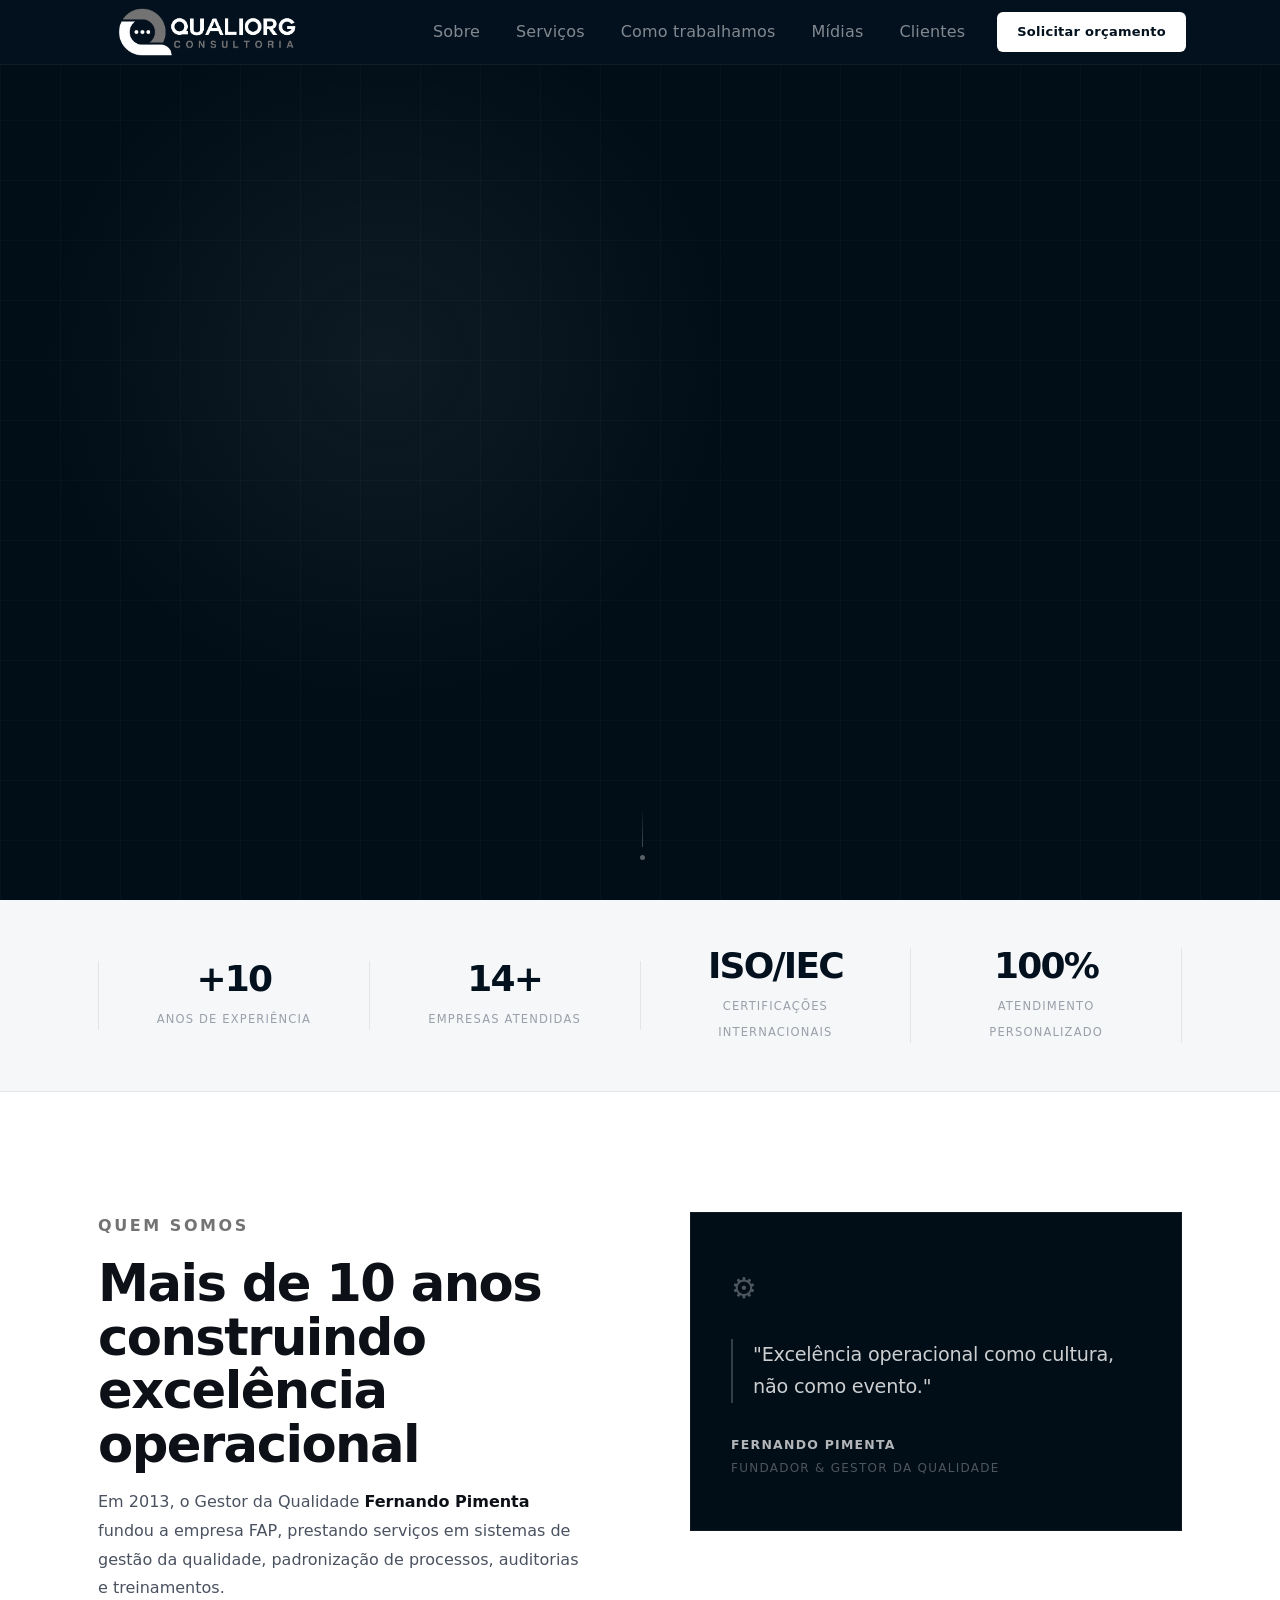
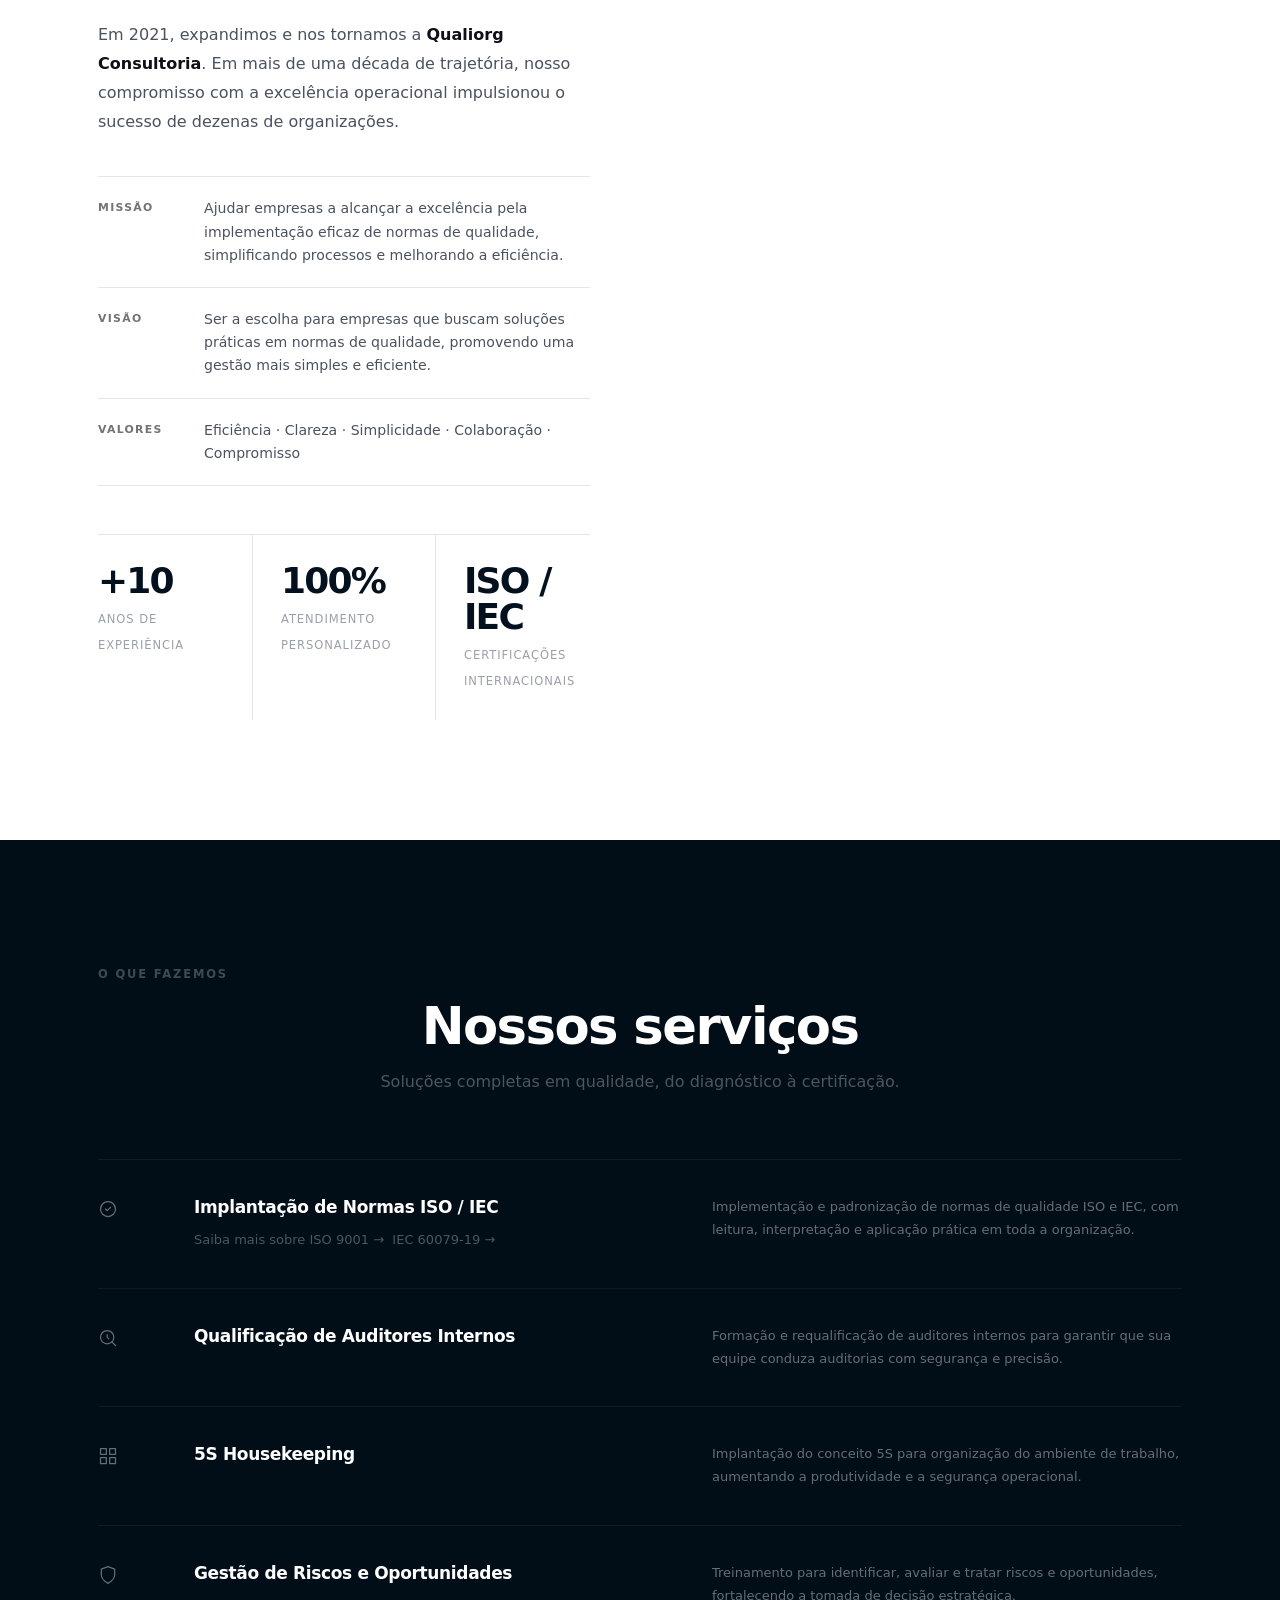
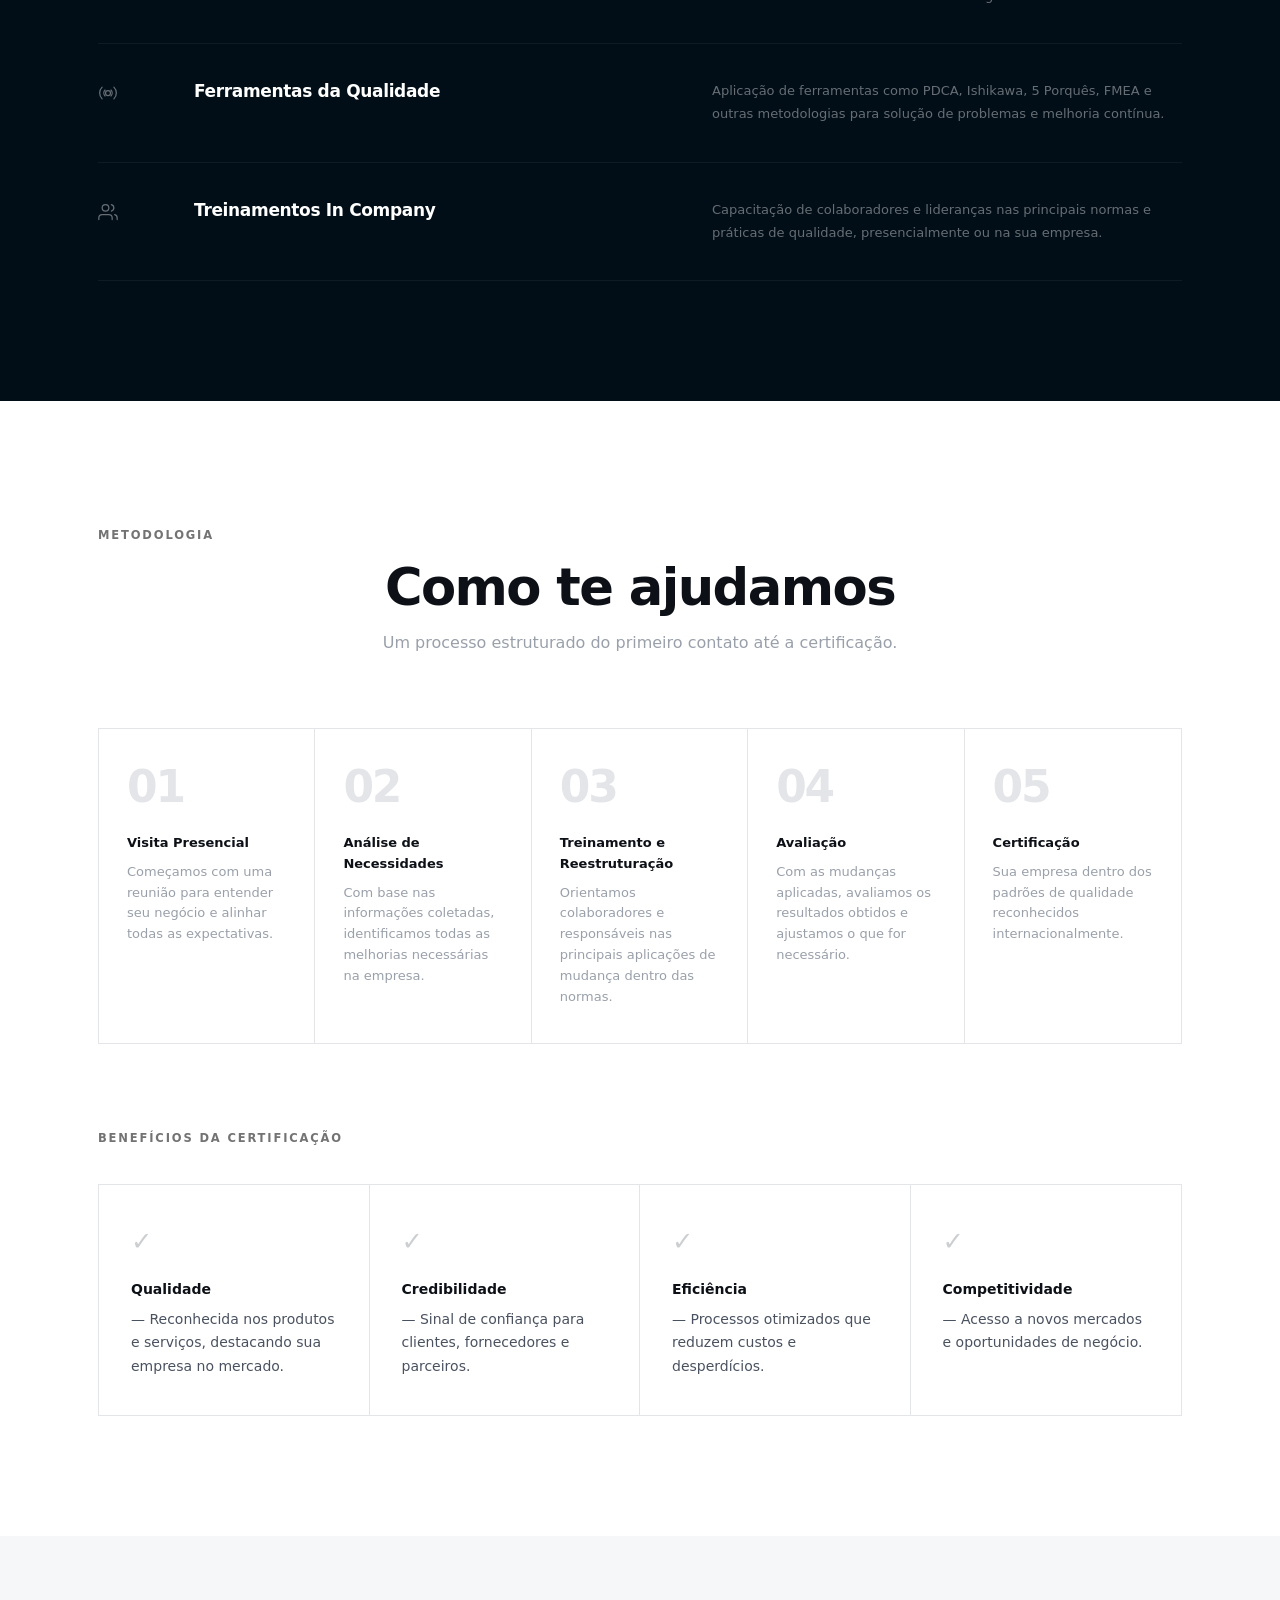
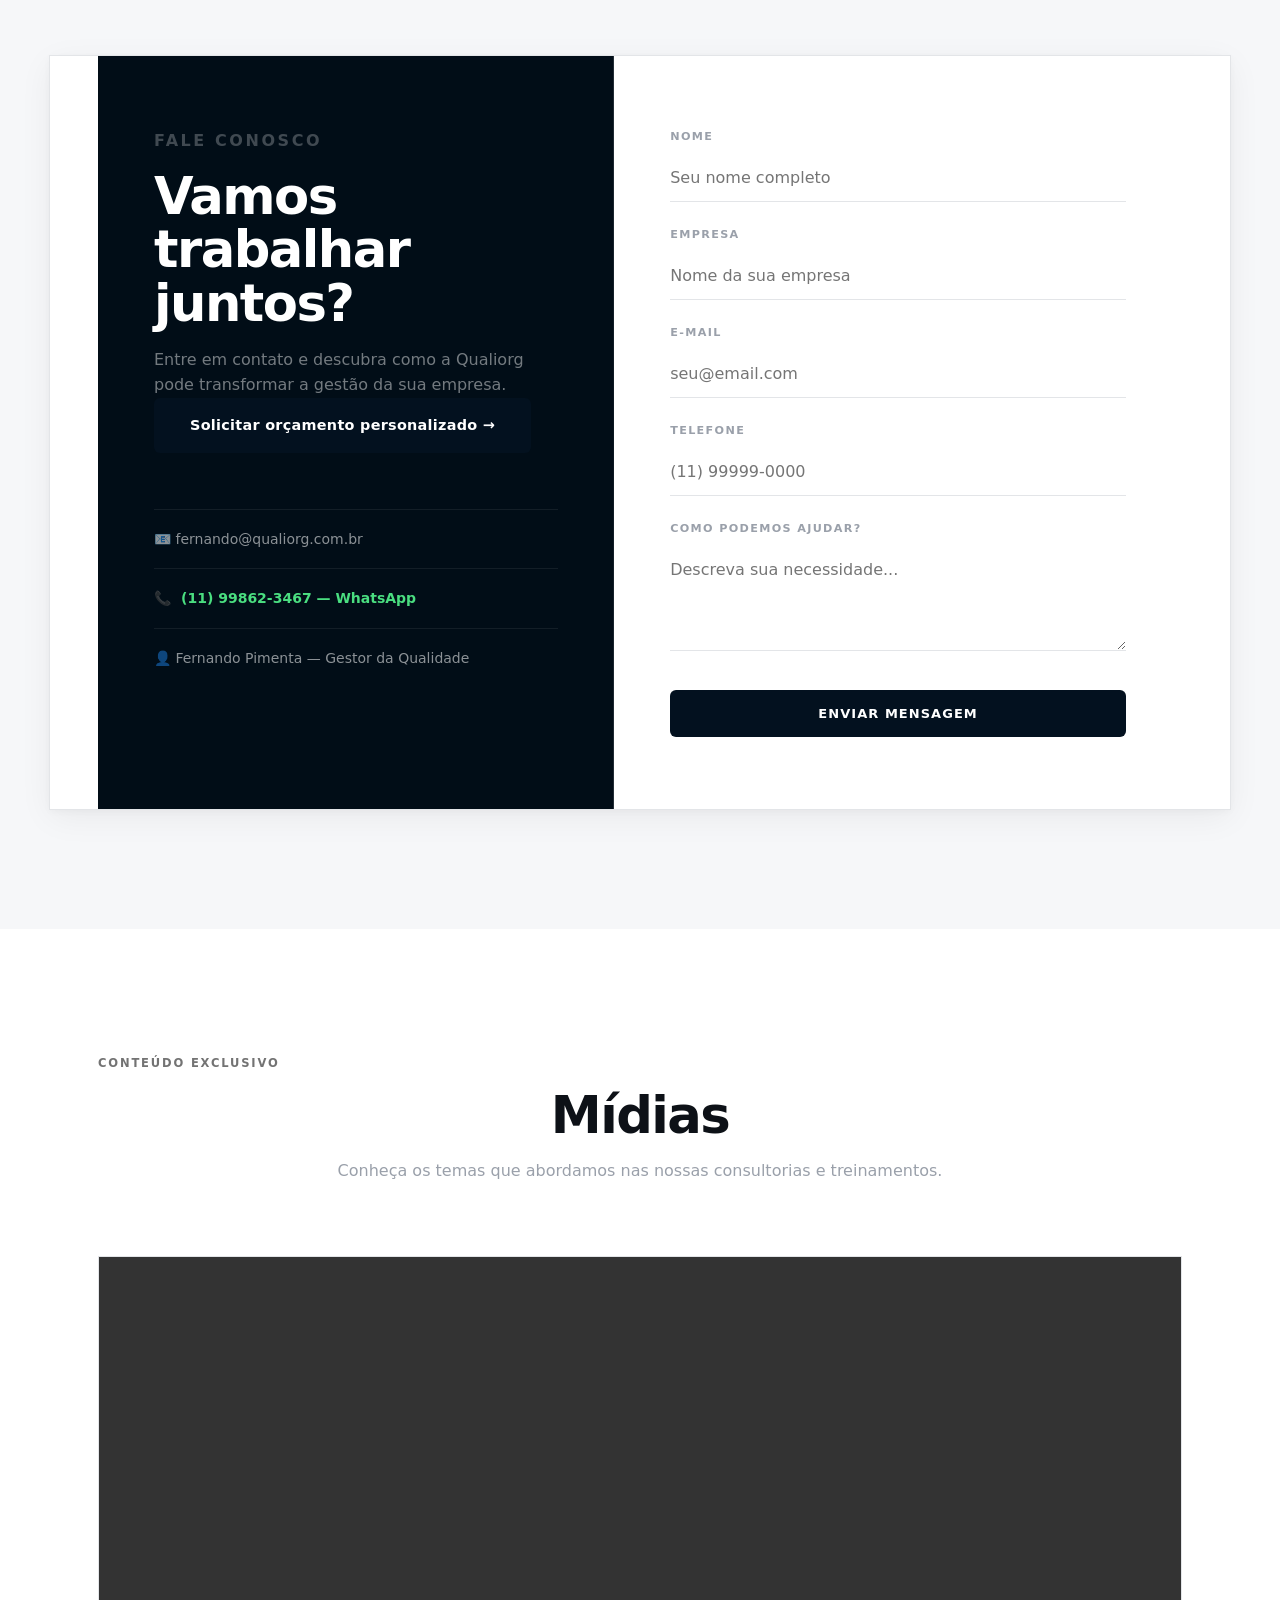
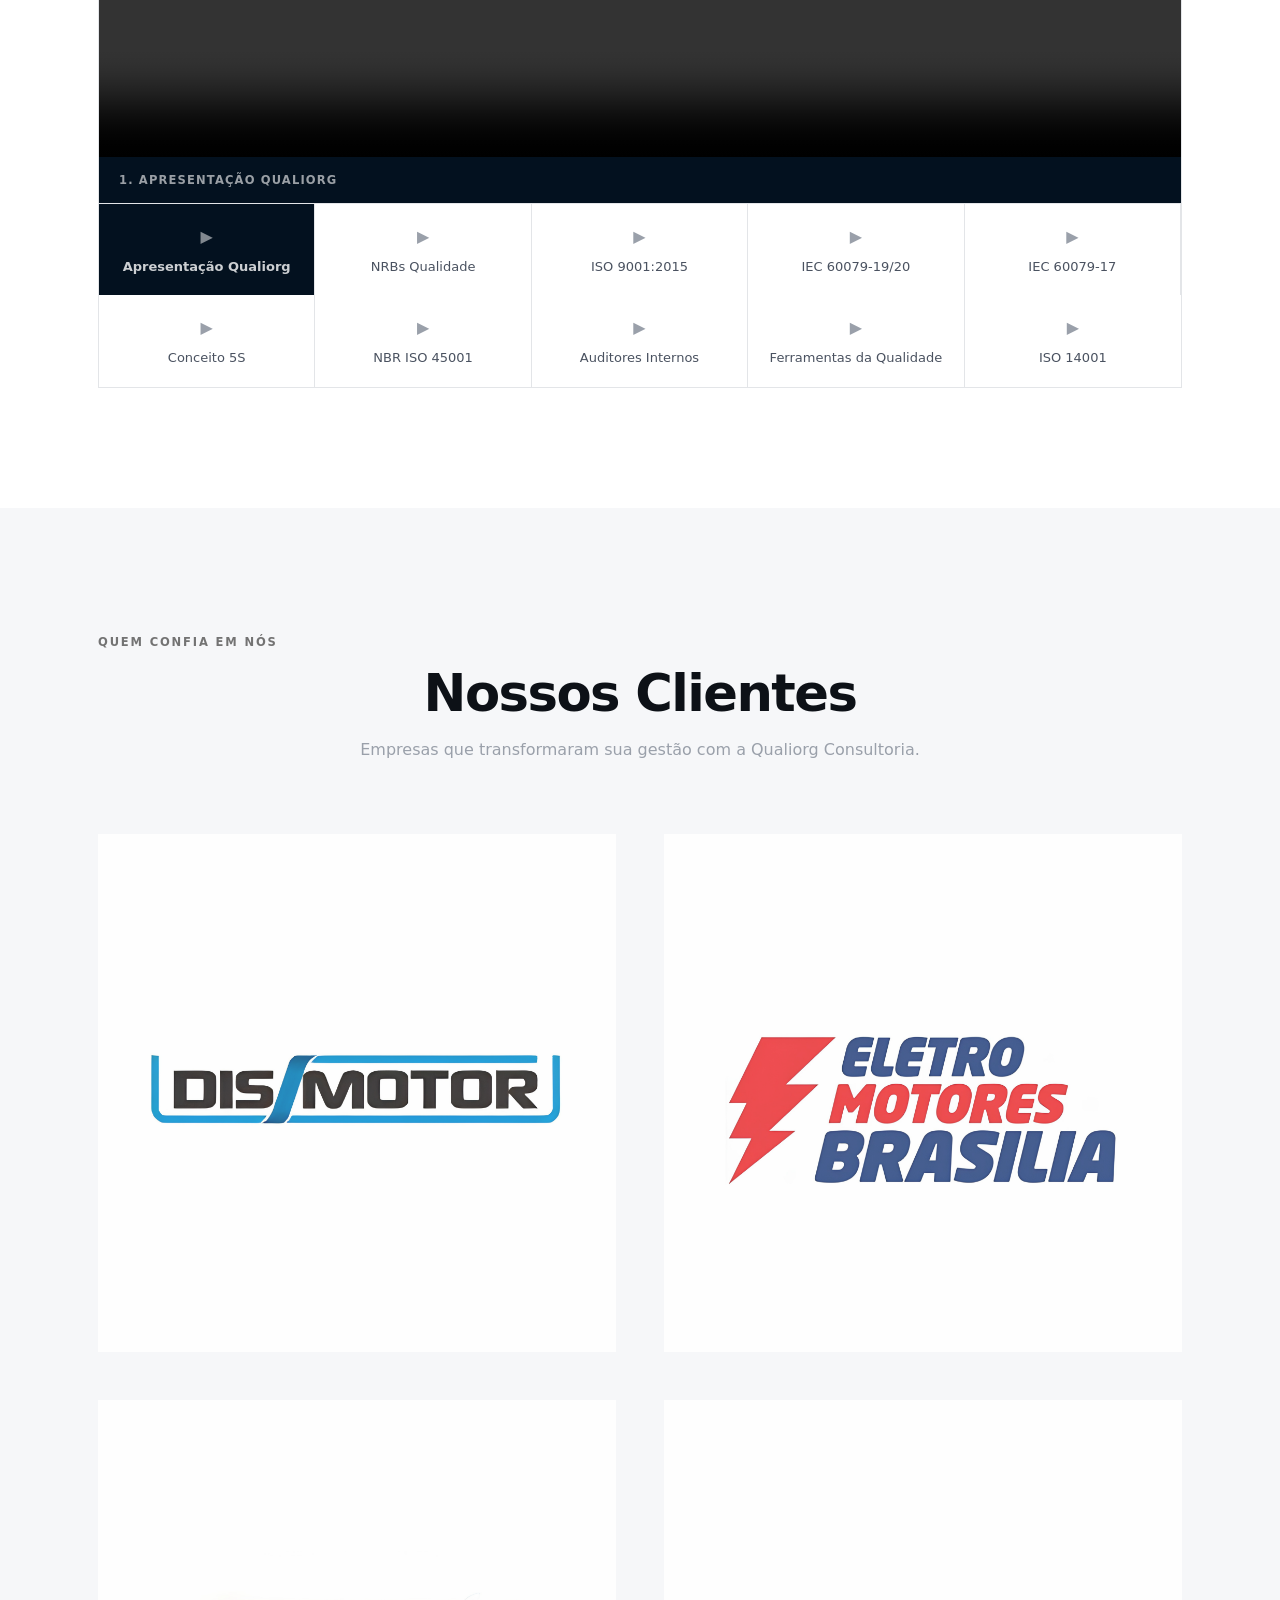
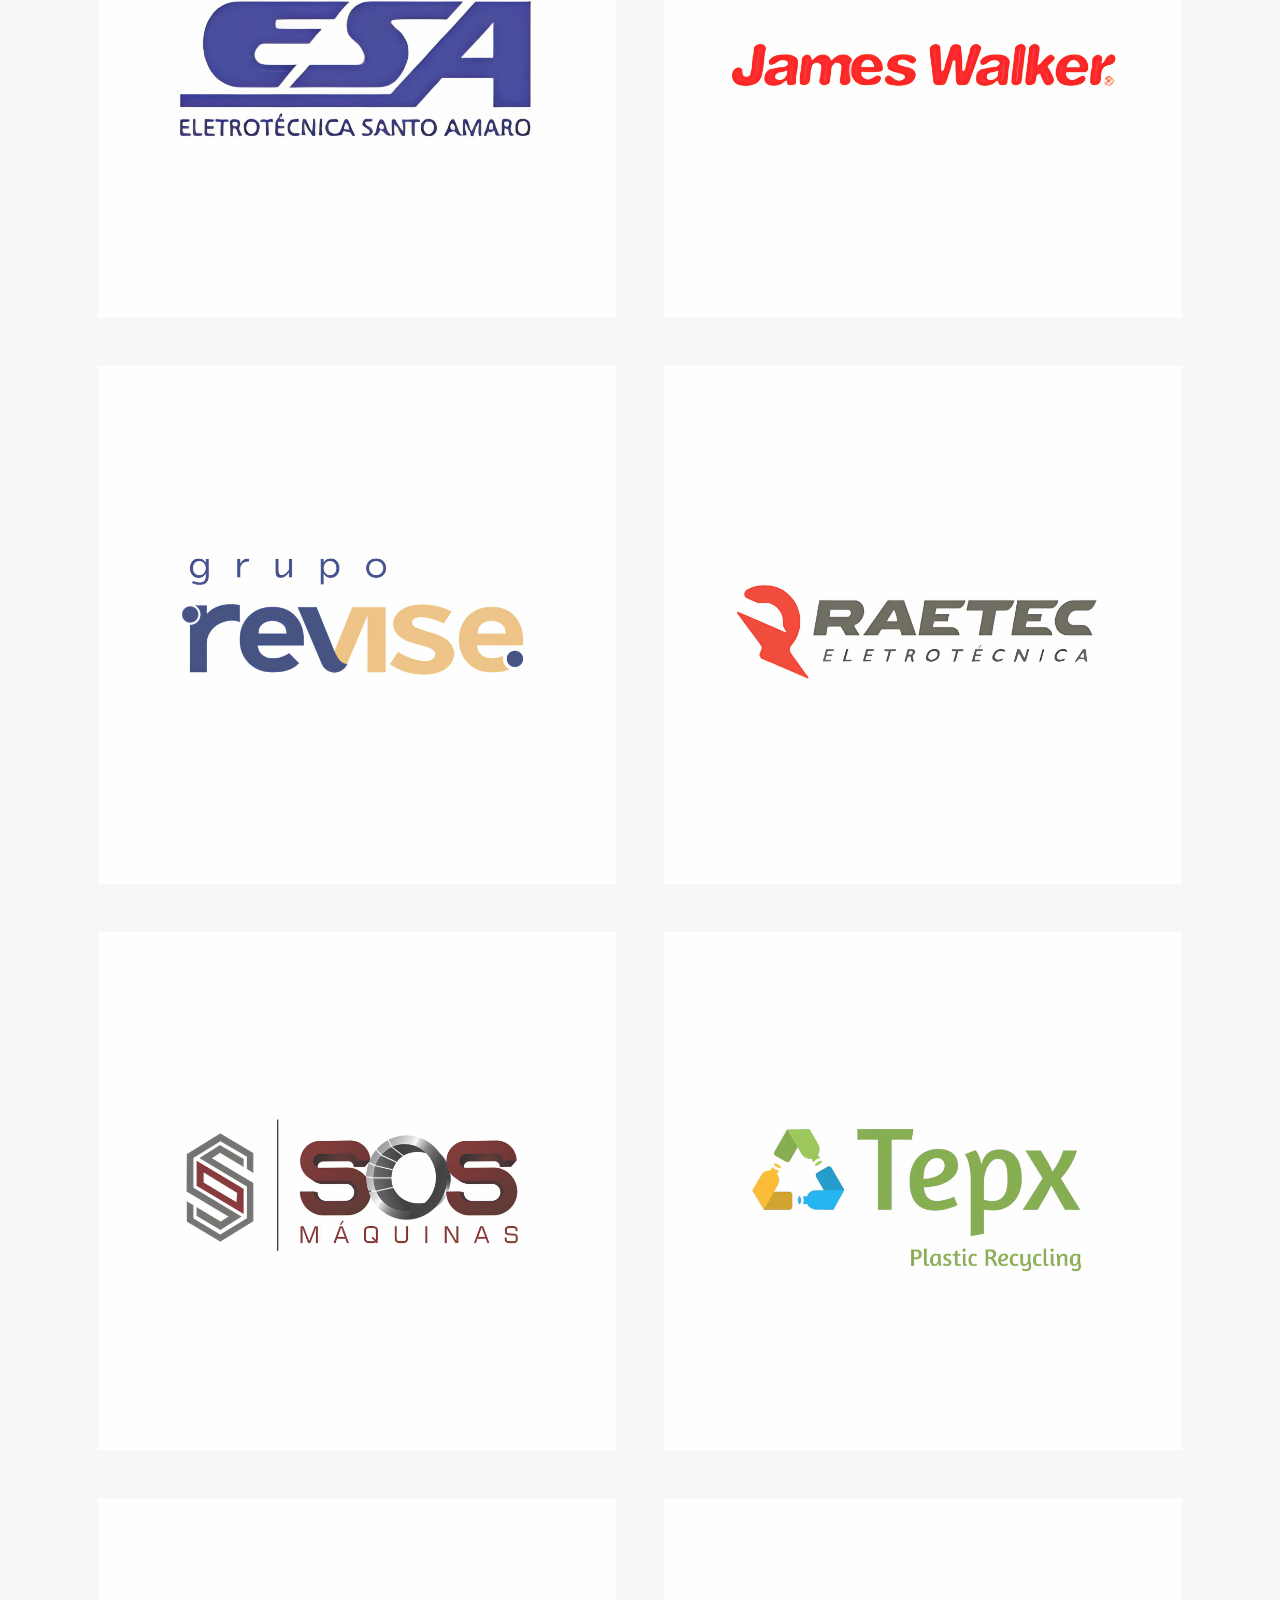
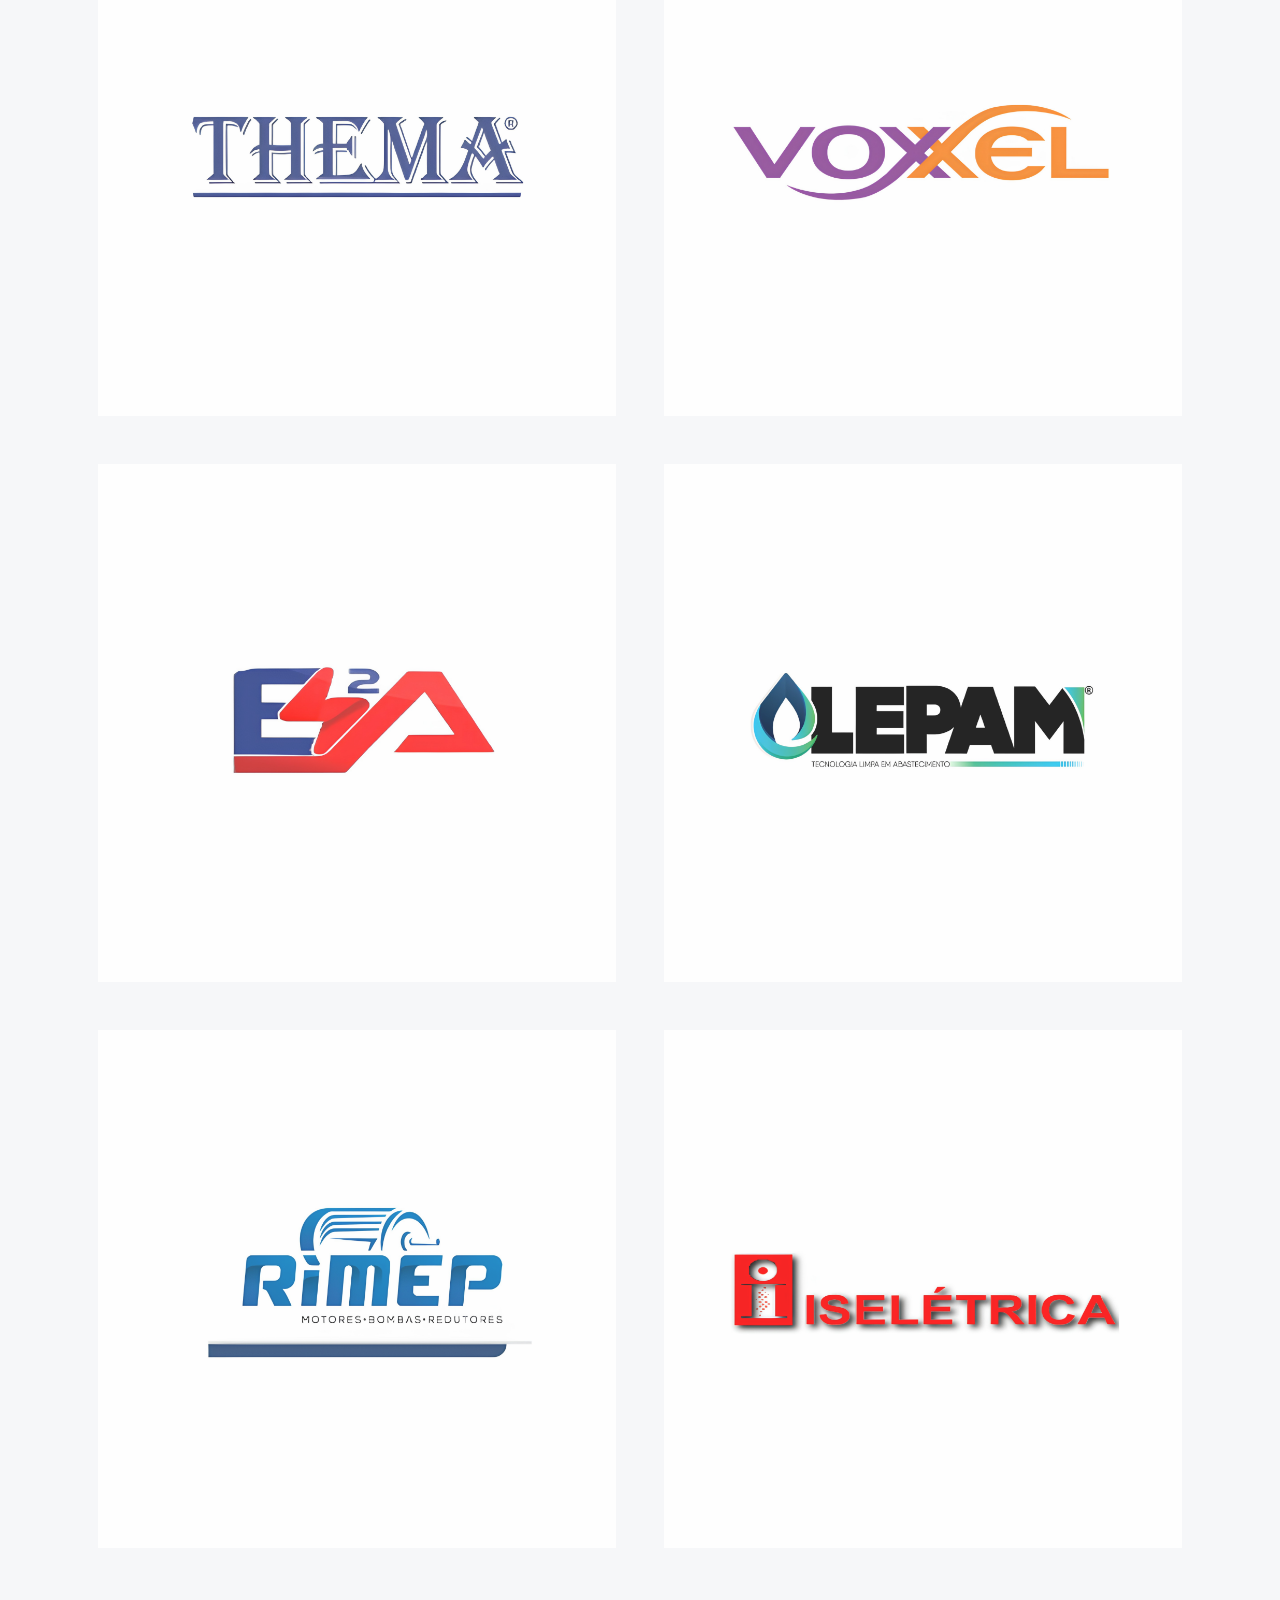
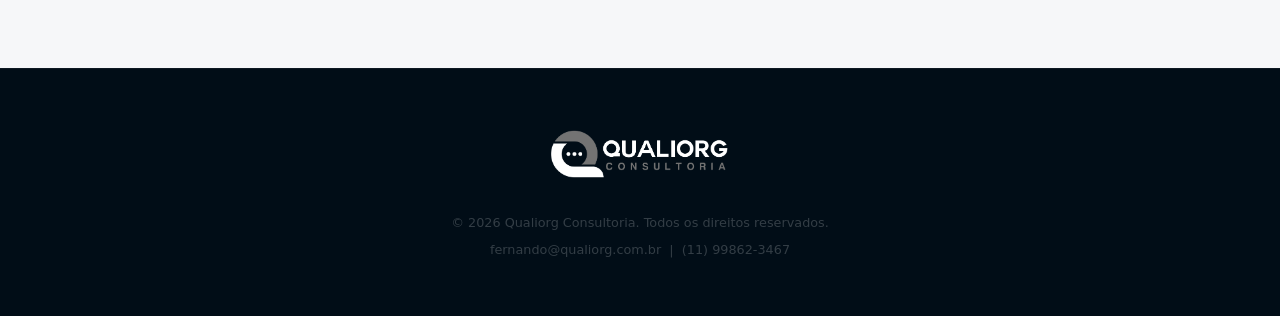
==== commit 2a160dbd: "Hero: logo animada em MP4 toca uma vez ao abrir o site" ====
--- a/index.html
+++ b/index.html
@@ -90,7 +90,14 @@
 
   <!-- HERO -->
   <section class="hero">
-    <div class="container hero-content">
+    <!-- Logo animada: toca uma vez ao abrir, depois fade out -->
+    <div class="hero-logo-video" id="hero-logo-video">
+      <video id="logo-video" autoplay muted playsinline preload="auto">
+        <source src="logo-animation.mp4" type="video/mp4" />
+      </video>
+    </div>
+
+    <div class="container hero-content" id="hero-content">
       <h1>Transformamos <span>processos</span> em excelência</h1>
       <p class="subtitle">Há mais de 10 anos ajudamos empresas a implementar normas de qualidade, padronizar processos e conquistar certificações reconhecidas internacionalmente.</p>
       <div class="hero-actions">
@@ -432,6 +439,35 @@
 
   <script src="script.js"></script>
   <script>
+    /* Logo animada: toca uma vez, depois revela hero-content */
+    (function () {
+      var videoWrap   = document.getElementById('hero-logo-video');
+      var heroContent = document.getElementById('hero-content');
+      var video       = document.getElementById('logo-video');
+      var reducedMot  = window.matchMedia('(prefers-reduced-motion: reduce)').matches;
+
+      function revealHero() {
+        if (videoWrap) videoWrap.classList.add('done');
+        if (heroContent) heroContent.classList.add('visible');
+      }
+
+      if (reducedMot || !video) {
+        revealHero();
+      } else {
+        // Garante que o vídeo toca (alguns navegadores bloqueiam autoplay)
+        var played = false;
+        video.addEventListener('ended', function () {
+          if (!played) { played = true; revealHero(); }
+        });
+        // Fallback: se o vídeo não carregar em 5s, revela mesmo assim
+        setTimeout(function () {
+          if (!played) { played = true; revealHero(); }
+        }, 5000);
+        video.play().catch(revealHero);
+      }
+    })();
+  </script>
+  <script>
     (function () {
       var navbar = document.querySelector('.navbar');
       var hint   = document.getElementById('scroll-hint');
--- a/style-v3.css
+++ b/style-v3.css
@@ -175,10 +175,38 @@
   will-change: transform;
 }
 
+/* Logo animada no hero — overlay central que toca uma vez */
+.hero-logo-video {
+  position: absolute;
+  inset: 0;
+  display: flex;
+  align-items: center;
+  justify-content: center;
+  z-index: 2;
+  pointer-events: none;
+  opacity: 1;
+  transition: opacity 0.8s ease;
+}
+.hero-logo-video.done {
+  opacity: 0;
+  pointer-events: none;
+}
+.hero-logo-video video {
+  width: min(420px, 80vw);
+  height: auto;
+  display: block;
+}
+
 .hero-content {
   position: relative;
   padding: 140px 0 120px;
   max-width: 860px;
+  z-index: 3;
+  opacity: 0;
+  transition: opacity 0.8s ease 0.3s;
+}
+.hero-content.visible {
+  opacity: 1;
 }
 
 .eyebrow {
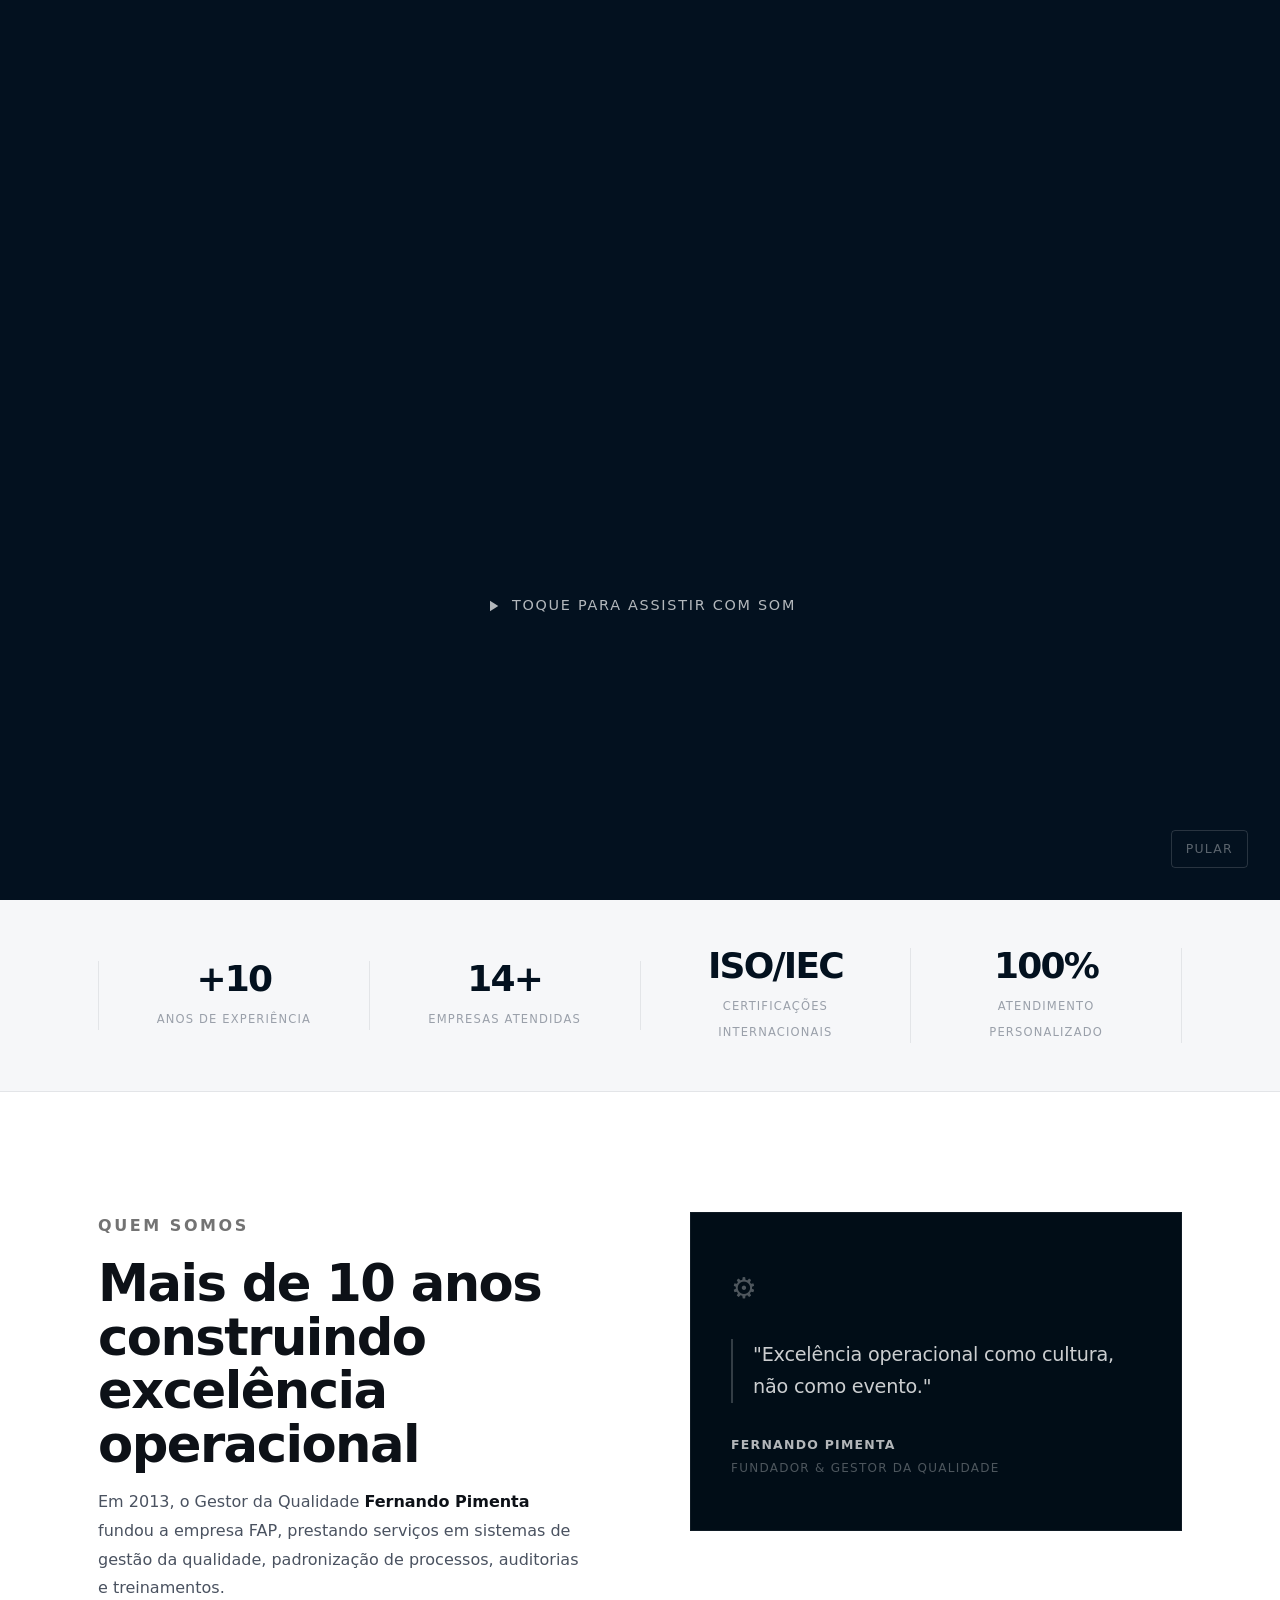
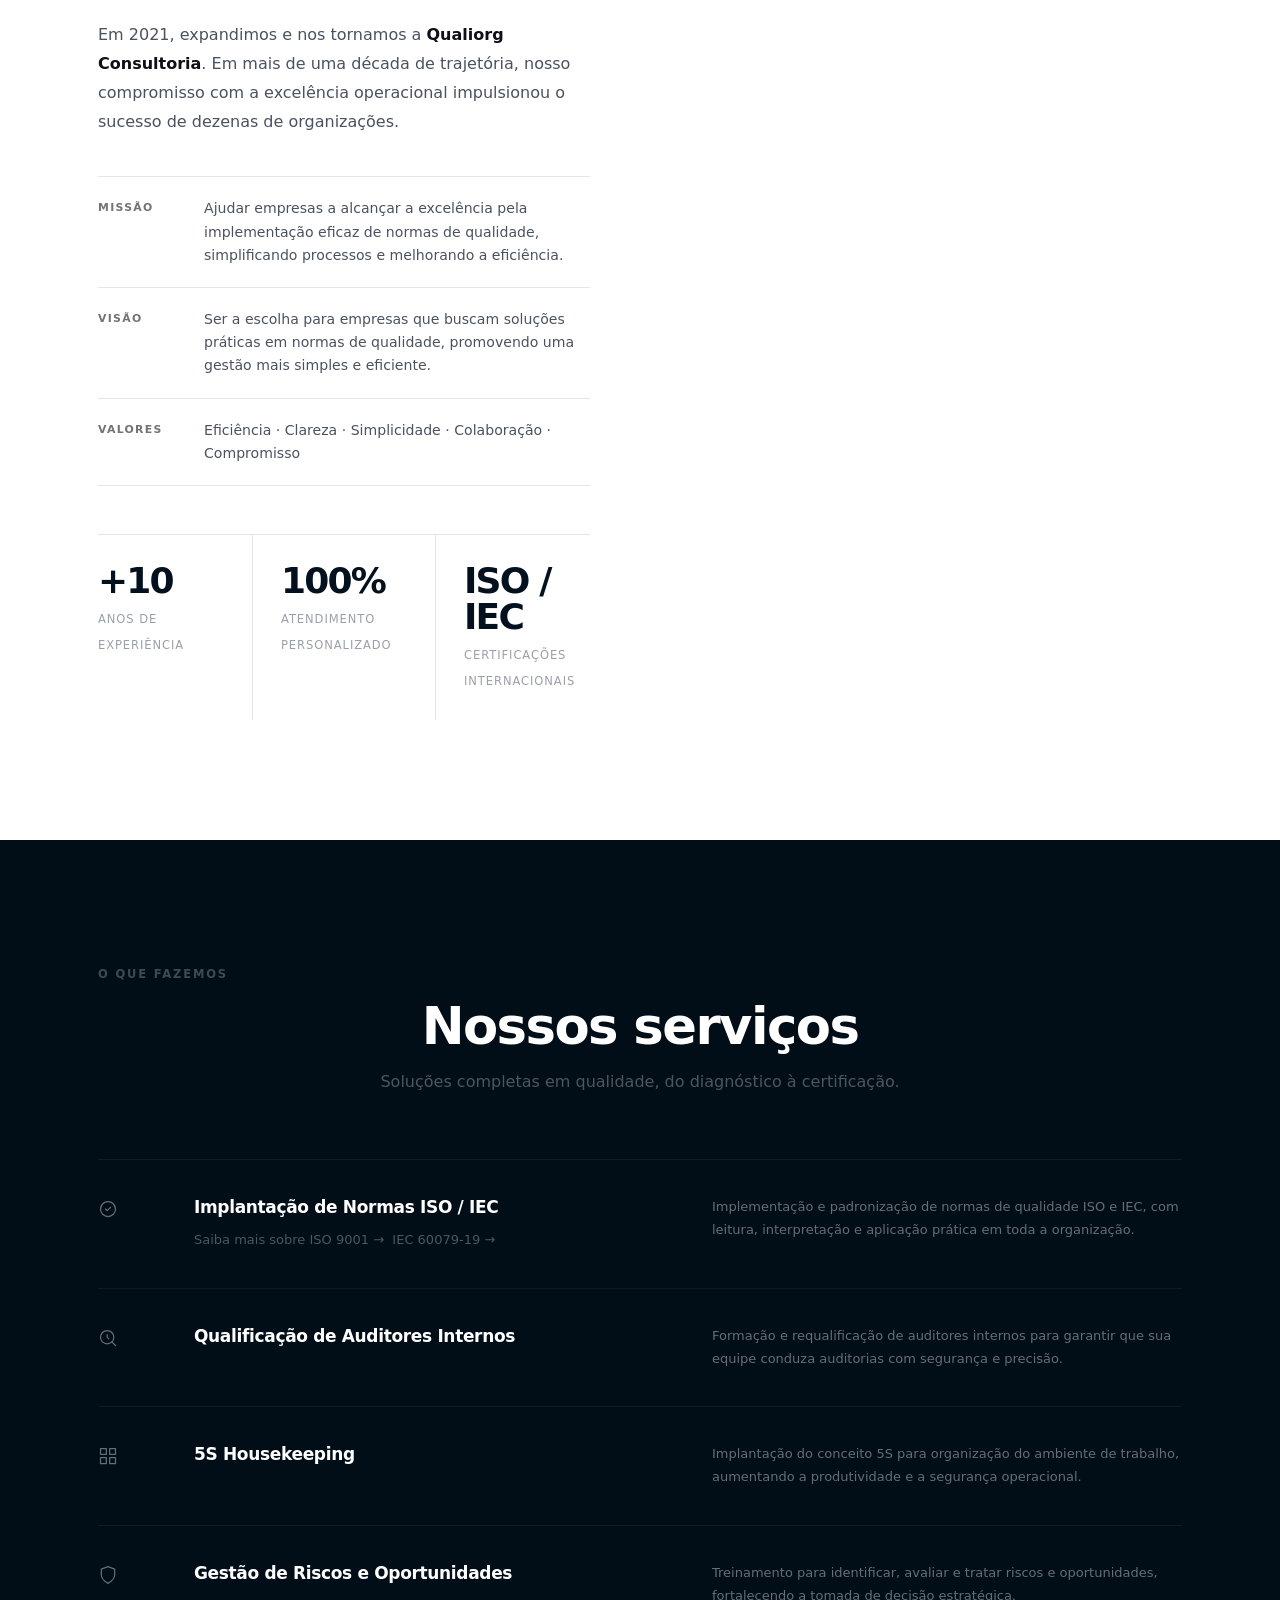
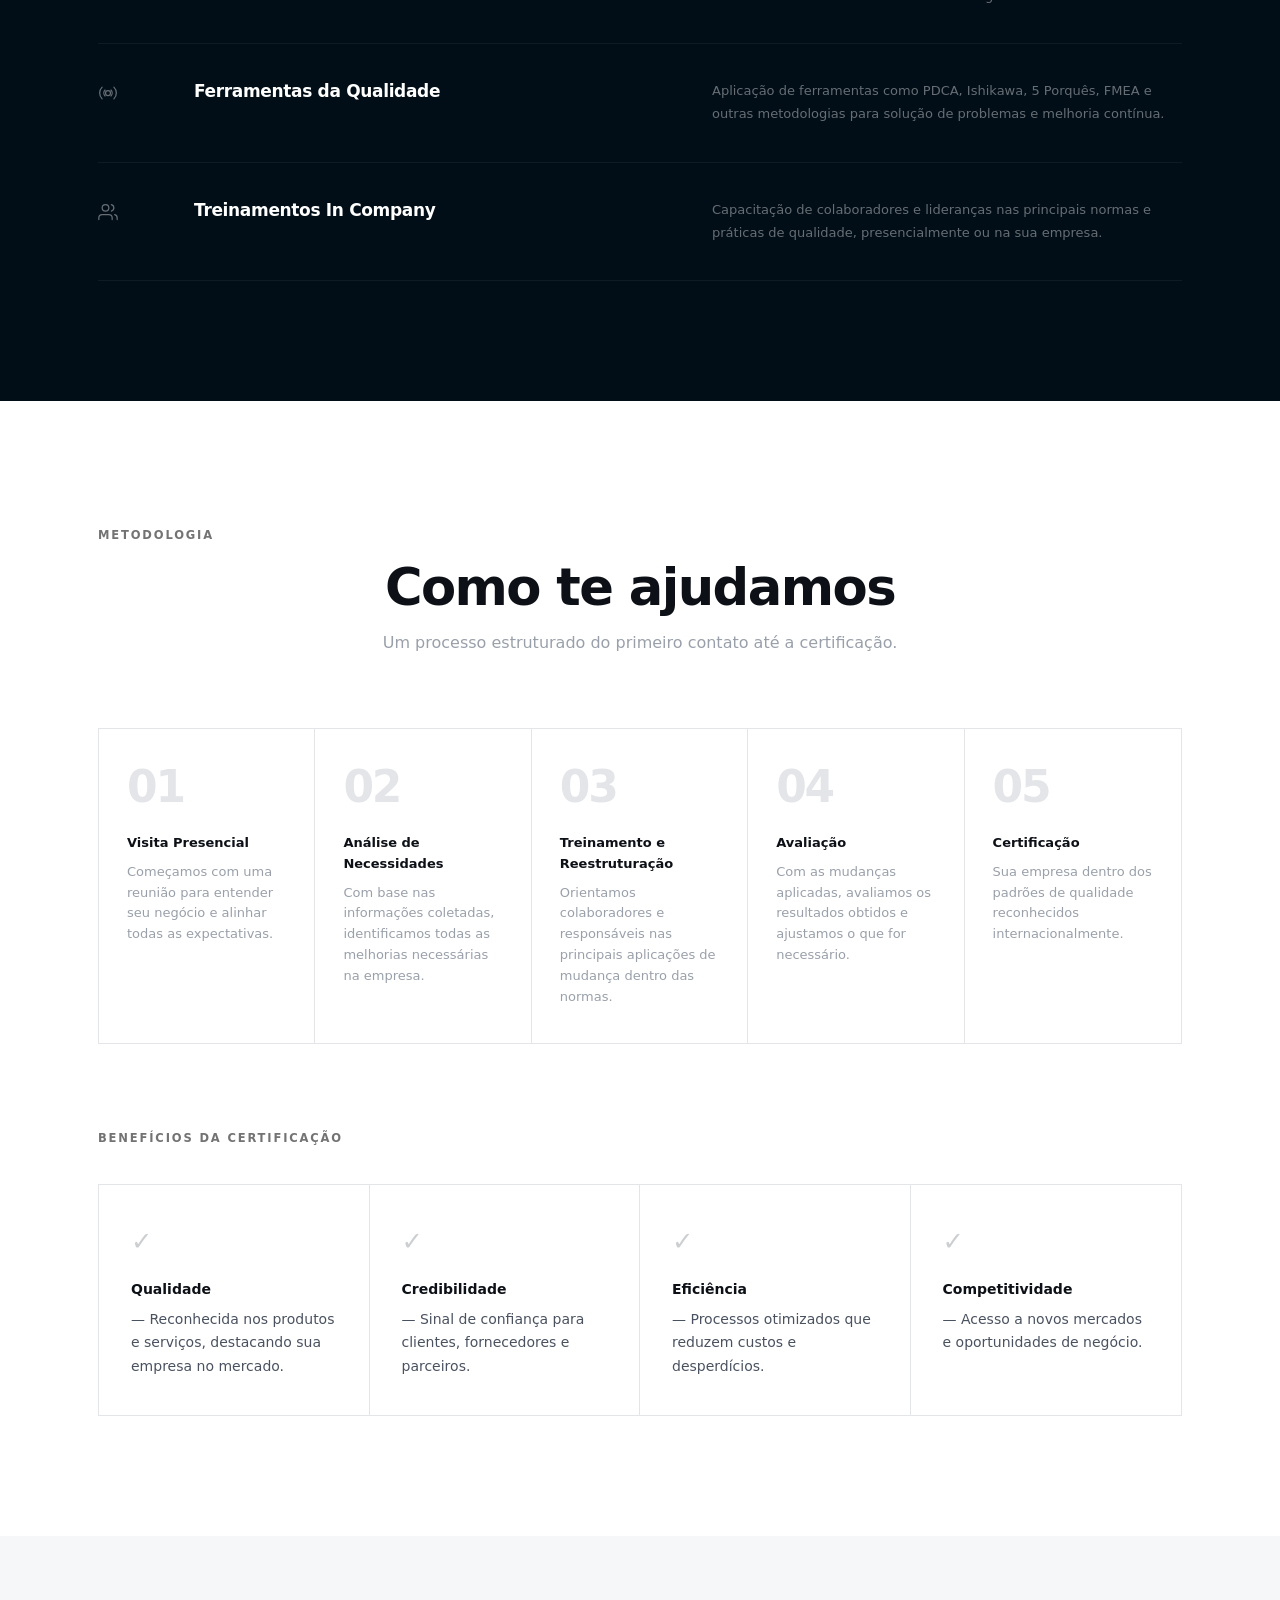
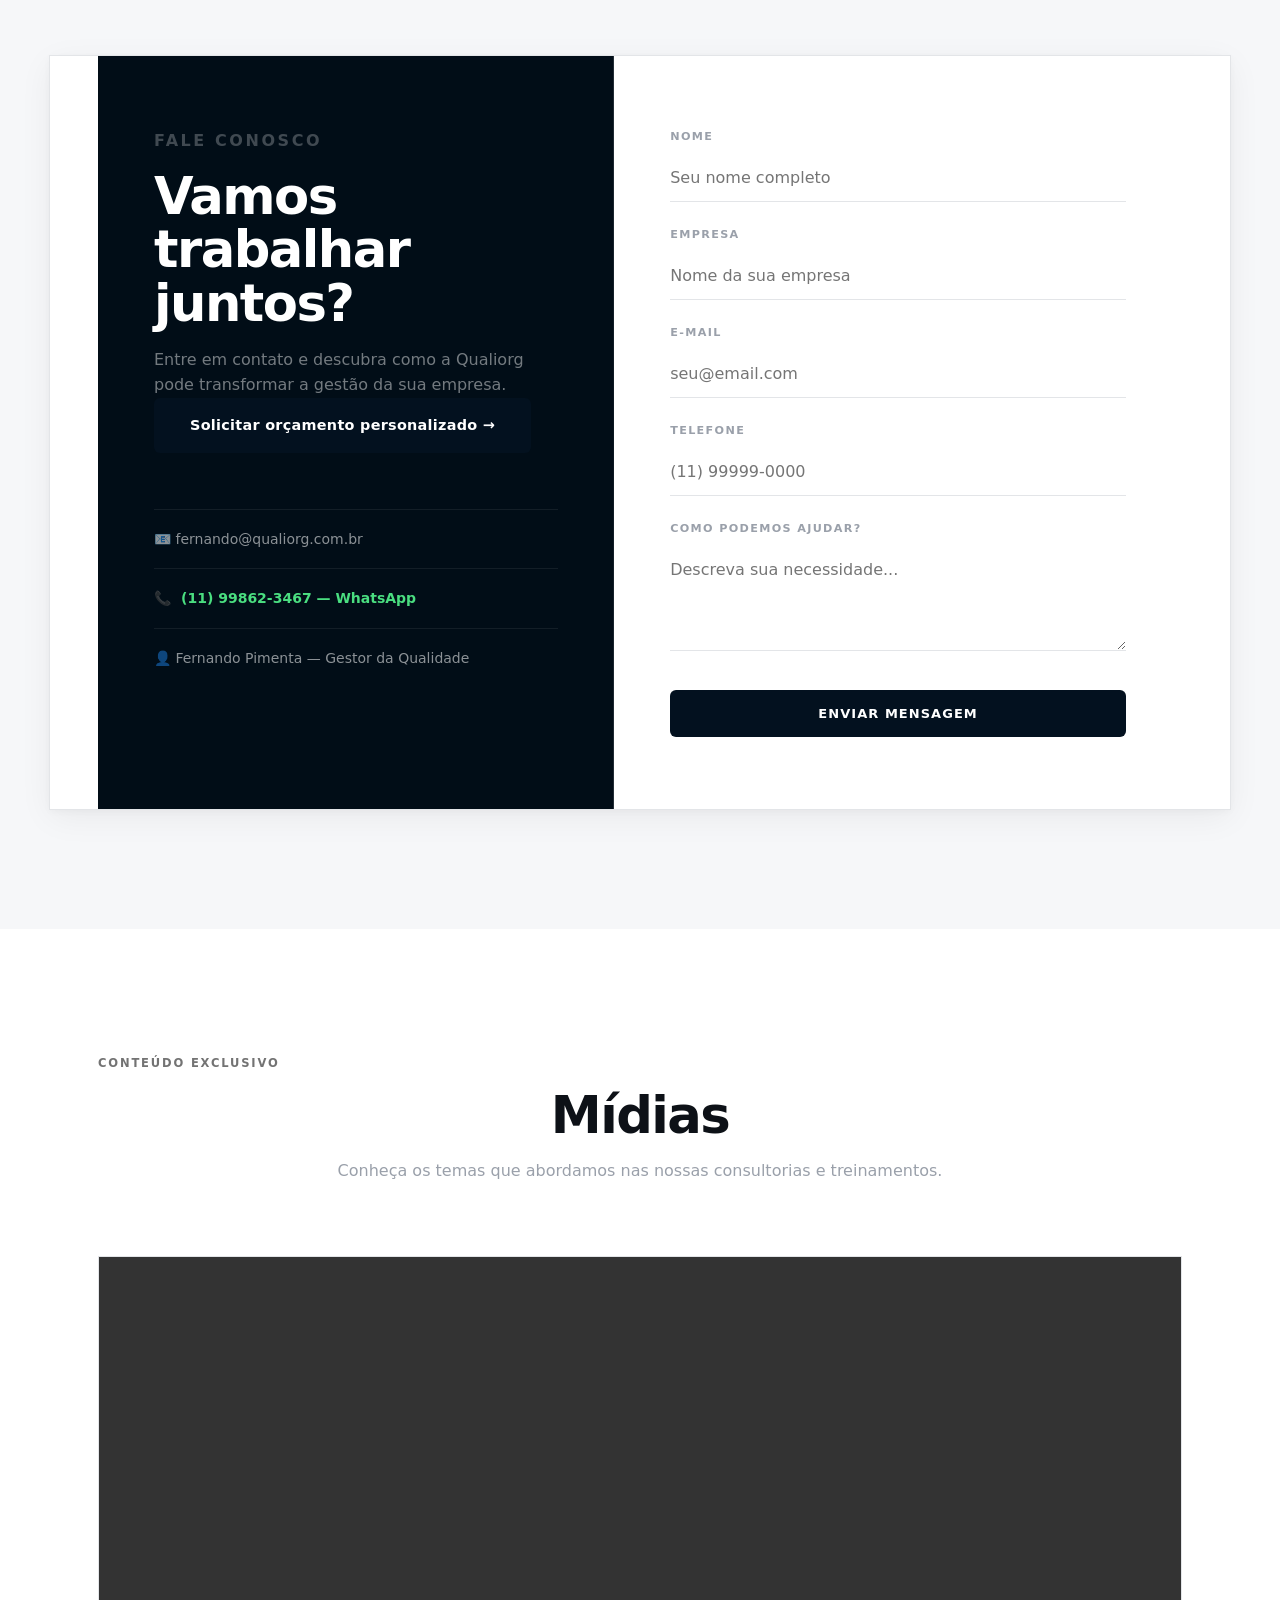
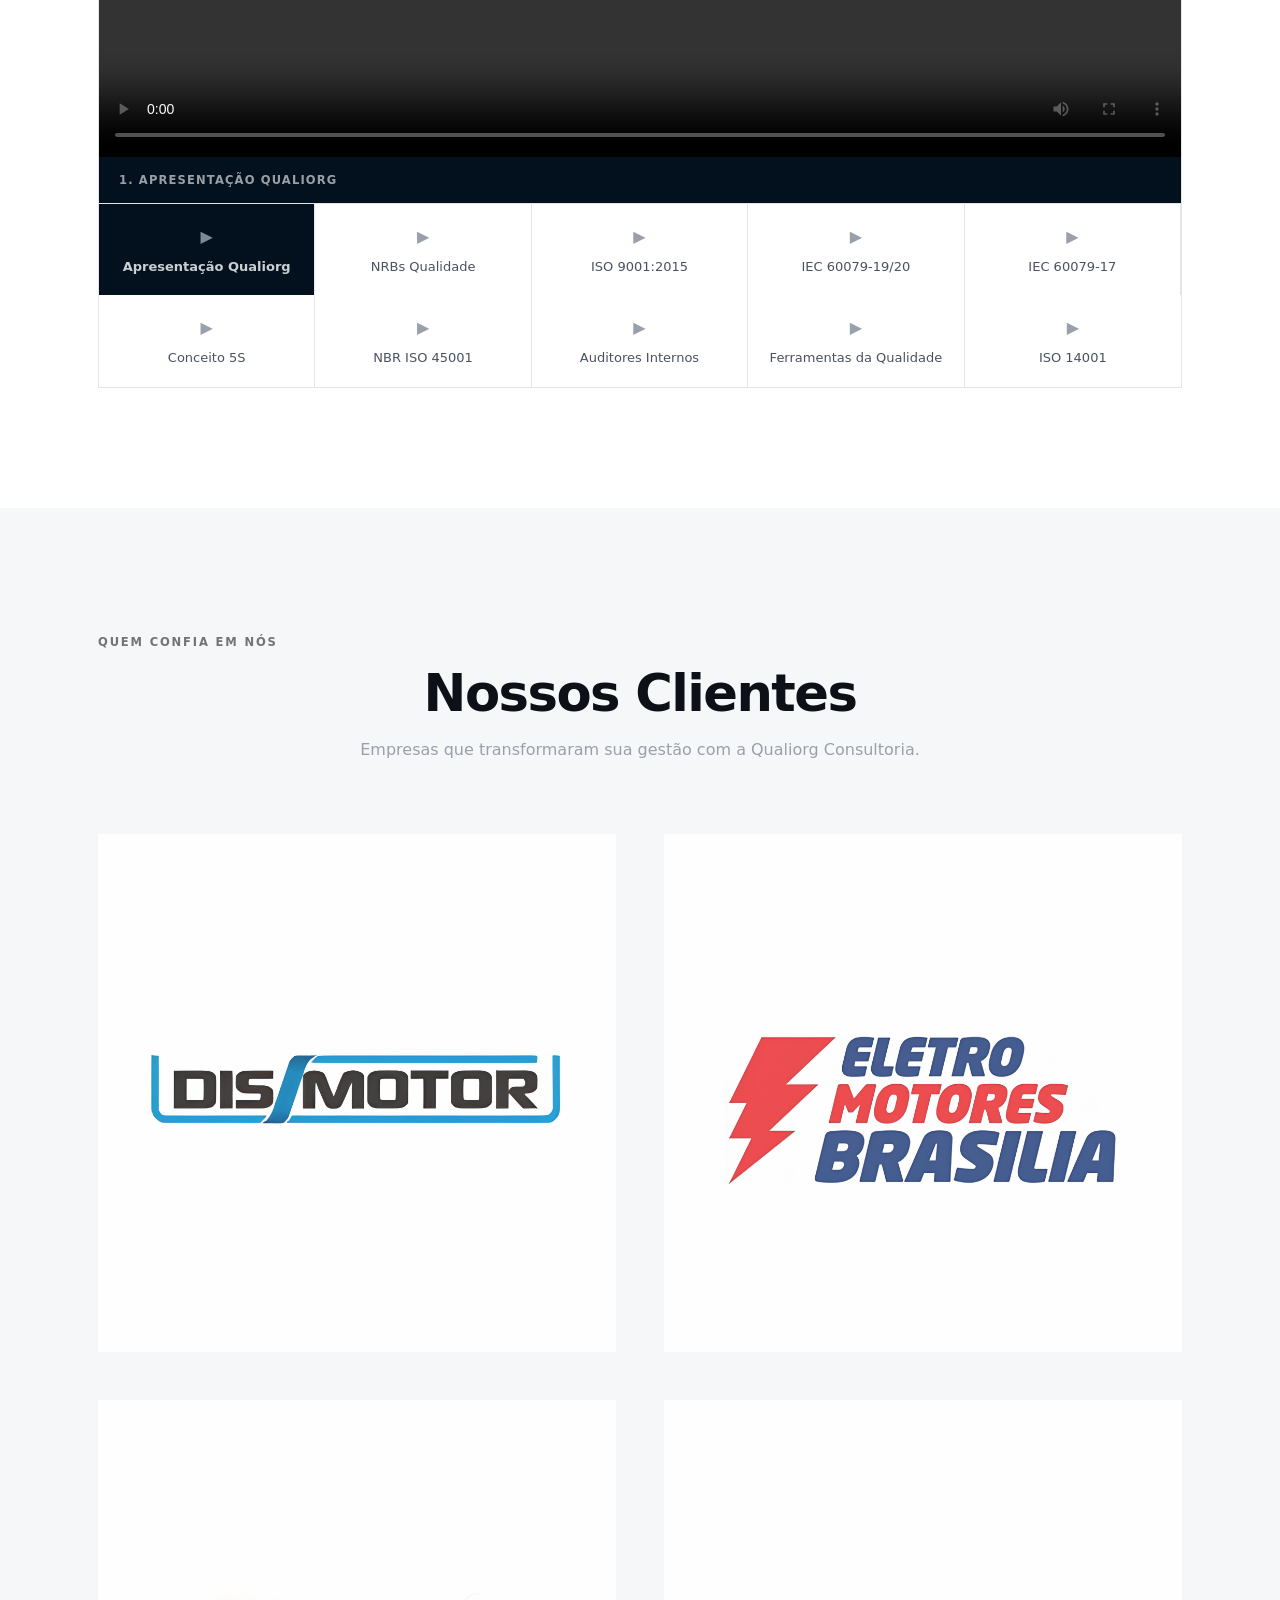
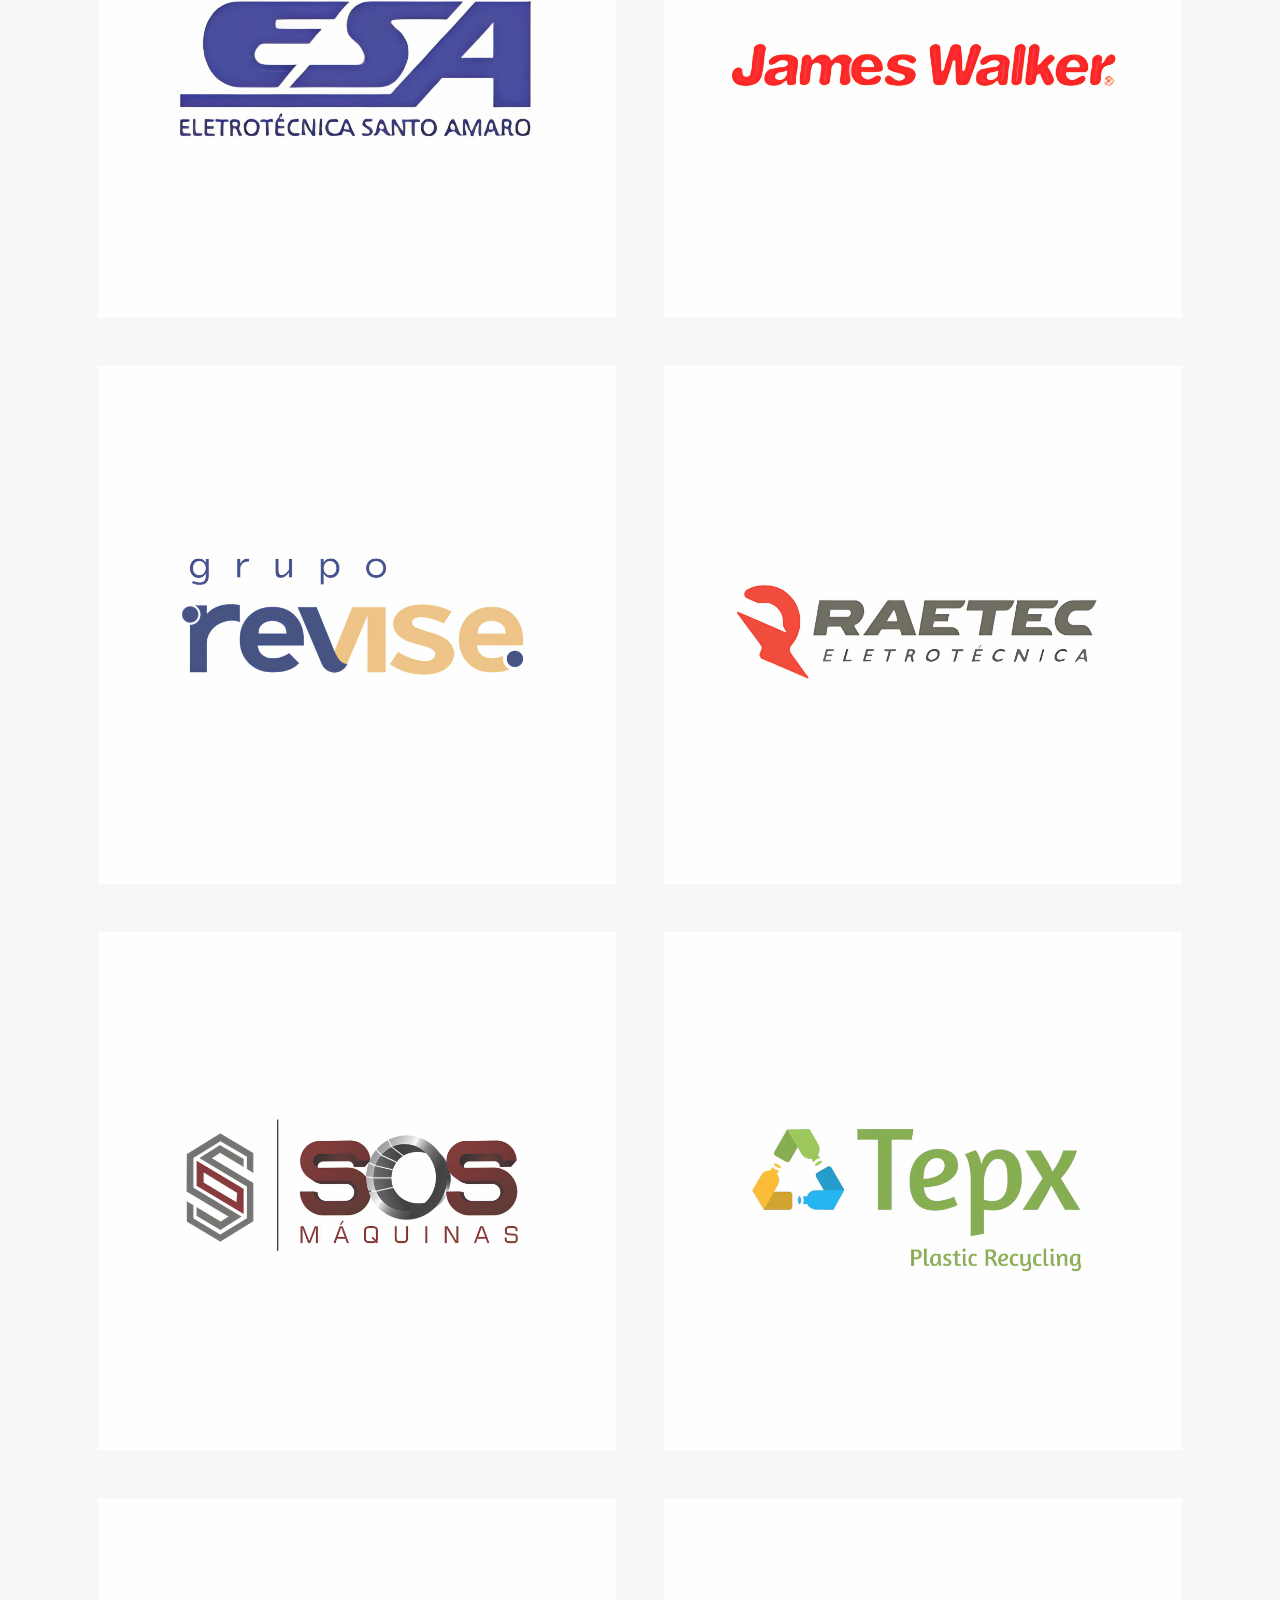
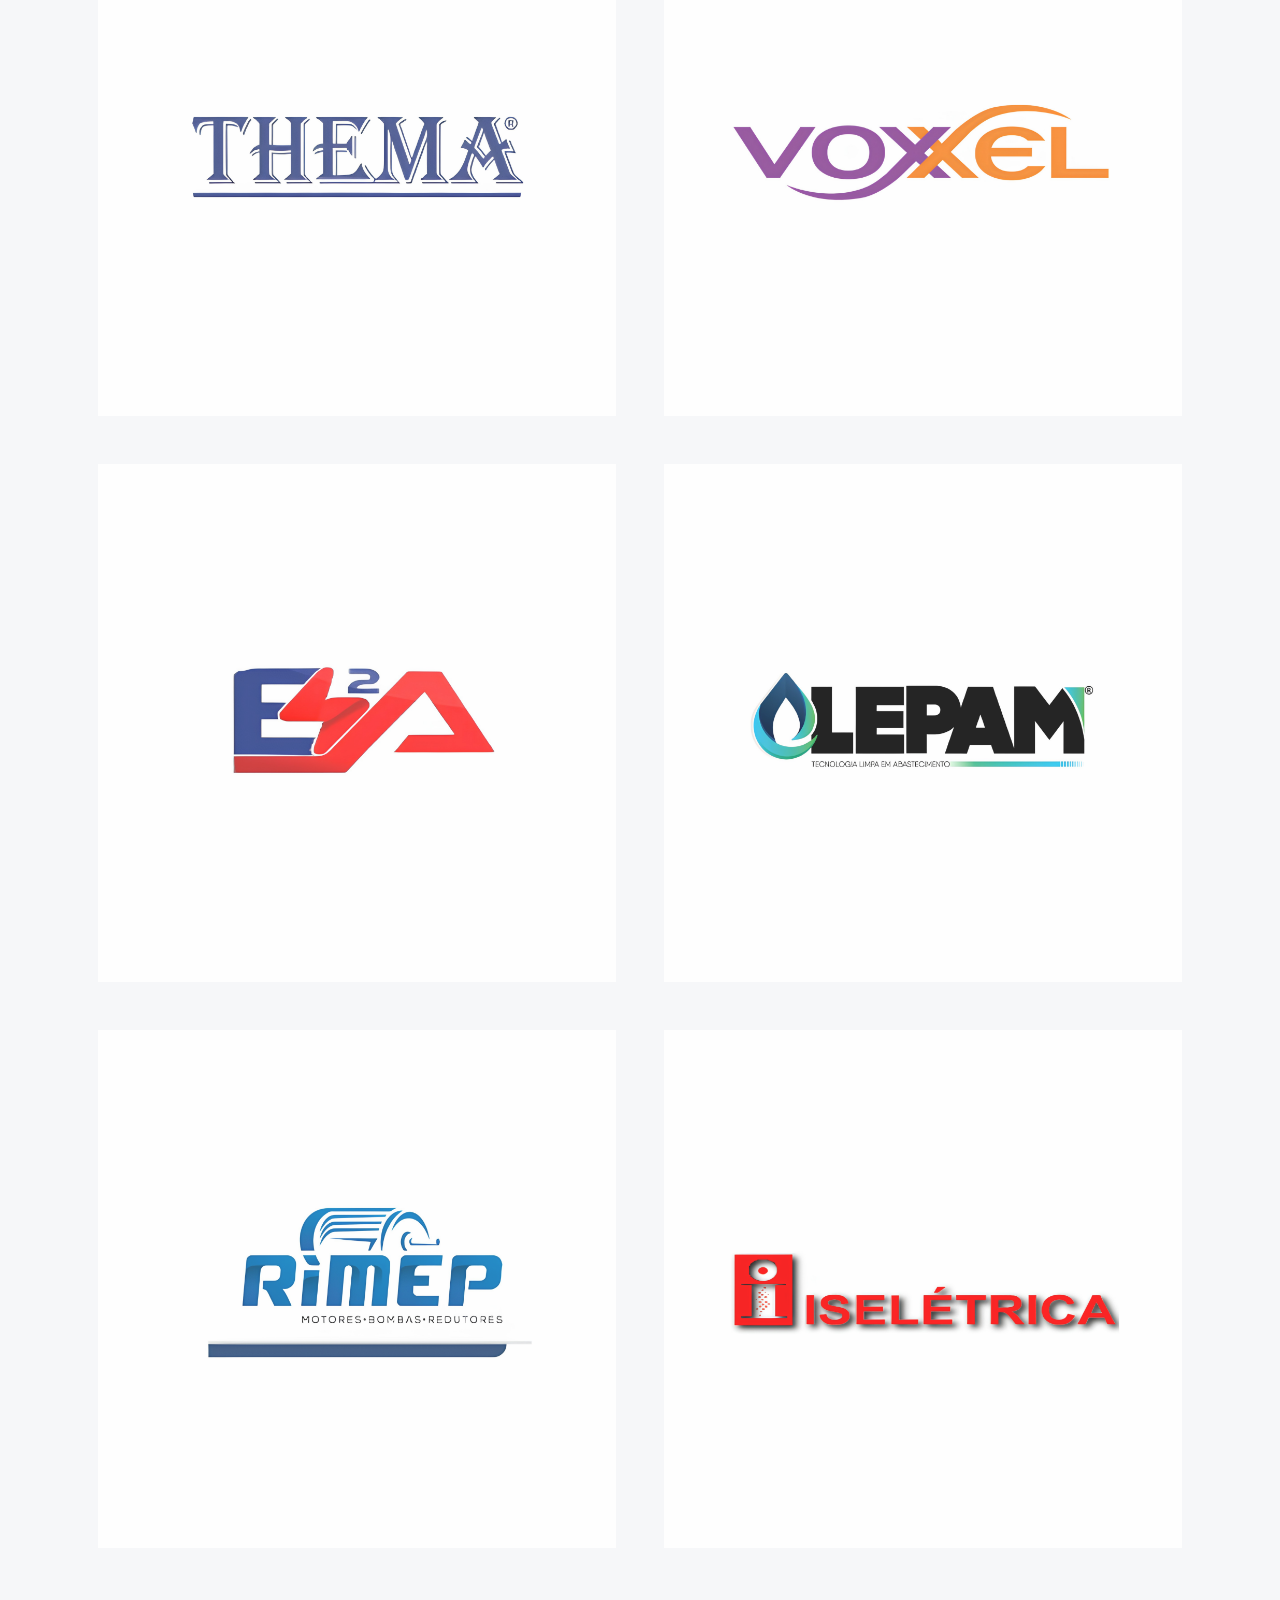
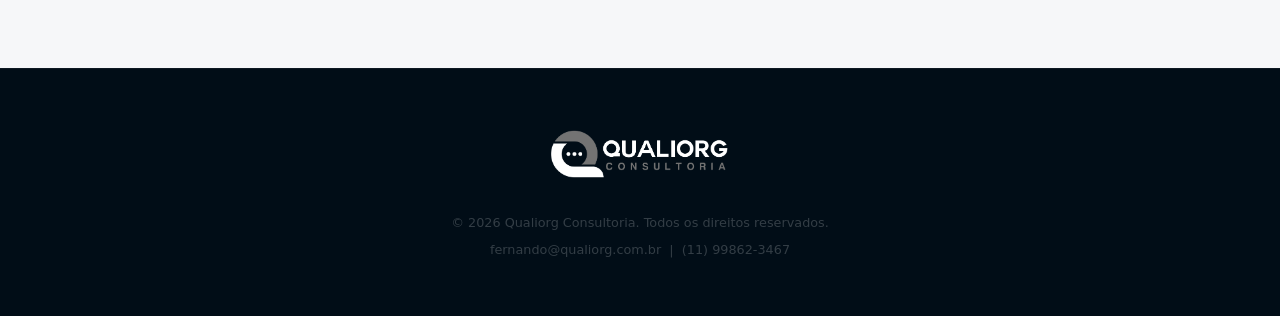
==== commit 56130b93: "Splash fullscreen com video e som: clique para tocar, botao pular" ====
--- a/index.html
+++ b/index.html
@@ -72,6 +72,53 @@
 </head>
 <body>
 
+  <!-- SPLASH DE LOGO ANIMADA — cobre tela inteira, toca com som ao clicar -->
+  <div id="splash" style="
+    position:fixed; inset:0; z-index:9999;
+    background:#03111F;
+    display:flex; flex-direction:column;
+    align-items:center; justify-content:center;
+    cursor:pointer;
+    transition: opacity 0.7s ease;
+  ">
+    <video id="splash-video" playsinline preload="auto" style="
+      width:min(560px,90vw); height:auto; display:block;
+    ">
+      <source src="logo-animation.mp4" type="video/mp4" />
+    </video>
+    <div id="splash-btn" style="
+      margin-top:32px;
+      color:rgba(255,255,255,0.7);
+      font-family:system-ui,sans-serif;
+      font-size:0.9rem;
+      letter-spacing:0.12em;
+      text-transform:uppercase;
+      display:flex; align-items:center; gap:10px;
+      animation: splash-pulse 2s ease-in-out infinite;
+    ">
+      <svg width="18" height="18" viewBox="0 0 24 24" fill="currentColor"><path d="M8 5v14l11-7z"/></svg>
+      Toque para assistir com som
+    </div>
+    <div id="splash-skip" style="
+      position:absolute; bottom:32px; right:32px;
+      color:rgba(255,255,255,0.35);
+      font-family:system-ui,sans-serif;
+      font-size:0.78rem;
+      letter-spacing:0.1em;
+      text-transform:uppercase;
+      padding:8px 14px;
+      border:1px solid rgba(255,255,255,0.15);
+      border-radius:4px;
+      cursor:pointer;
+    ">Pular</div>
+  </div>
+  <style>
+    @keyframes splash-pulse {
+      0%,100% { opacity:0.5; }
+      50%      { opacity:1; }
+    }
+  </style>
+
   <!-- NAVBAR -->
   <header class="navbar">
     <div class="container nav-inner">
@@ -90,13 +137,6 @@
 
   <!-- HERO -->
   <section class="hero">
-    <!-- Logo animada: toca uma vez ao abrir, depois fade out -->
-    <div class="hero-logo-video" id="hero-logo-video">
-      <video id="logo-video" autoplay muted playsinline preload="auto">
-        <source src="logo-animation.mp4" type="video/mp4" />
-      </video>
-    </div>
-
     <div class="container hero-content" id="hero-content">
       <h1>Transformamos <span>processos</span> em excelência</h1>
       <p class="subtitle">Há mais de 10 anos ajudamos empresas a implementar normas de qualidade, padronizar processos e conquistar certificações reconhecidas internacionalmente.</p>
@@ -439,32 +479,53 @@
 
   <script src="script.js"></script>
   <script>
-    /* Logo animada: toca uma vez, depois revela hero-content */
+    /* Splash fullscreen com vídeo e som */
     (function () {
-      var videoWrap   = document.getElementById('hero-logo-video');
+      var splash      = document.getElementById('splash');
+      var video       = document.getElementById('splash-video');
+      var btn         = document.getElementById('splash-btn');
+      var skipBtn     = document.getElementById('splash-skip');
       var heroContent = document.getElementById('hero-content');
-      var video       = document.getElementById('logo-video');
-      var reducedMot  = window.matchMedia('(prefers-reduced-motion: reduce)').matches;
-
-      function revealHero() {
-        if (videoWrap) videoWrap.classList.add('done');
+      var started     = false;
+
+      function closeSplash() {
+        splash.style.opacity = '0';
+        setTimeout(function () { splash.style.display = 'none'; }, 700);
         if (heroContent) heroContent.classList.add('visible');
       }
 
-      if (reducedMot || !video) {
-        revealHero();
-      } else {
-        // Garante que o vídeo toca (alguns navegadores bloqueiam autoplay)
-        var played = false;
-        video.addEventListener('ended', function () {
-          if (!played) { played = true; revealHero(); }
+      function startVideo() {
+        if (started) return;
+        started = true;
+        if (btn) btn.style.display = 'none';
+        video.muted = false;
+        video.play().catch(function () {
+          video.muted = true;
+          video.play();
         });
-        // Fallback: se o vídeo não carregar em 5s, revela mesmo assim
-        setTimeout(function () {
-          if (!played) { played = true; revealHero(); }
-        }, 5000);
-        video.play().catch(revealHero);
+        video.addEventListener('ended', closeSplash);
+        /* Fallback: se o vídeo travar, fecha após 15s */
+        setTimeout(function () { if (splash.style.display !== 'none') closeSplash(); }, 15000);
       }
+
+      /* Primeiro clique em qualquer lugar do splash inicia com som */
+      splash.addEventListener('click', function (e) {
+        if (e.target === skipBtn) return;
+        startVideo();
+      });
+
+      skipBtn.addEventListener('click', function (e) {
+        e.stopPropagation();
+        closeSplash();
+      });
+
+      /* Tenta autoplay silencioso; se funcionar, apenas mostra o vídeo */
+      video.muted = true;
+      video.play().then(function () {
+        /* Autoplay silencioso funcionou: mostra o vídeo mas pausa até o clique */
+        video.pause();
+        video.currentTime = 0;
+      }).catch(function () { /* sem autoplay — splash aguarda clique */ });
     })();
   </script>
   <script>
--- a/style-v3.css
+++ b/style-v3.css
@@ -175,35 +175,13 @@
   will-change: transform;
 }
 
-/* Logo animada no hero — overlay central que toca uma vez */
-.hero-logo-video {
-  position: absolute;
-  inset: 0;
-  display: flex;
-  align-items: center;
-  justify-content: center;
-  z-index: 2;
-  pointer-events: none;
-  opacity: 1;
-  transition: opacity 0.8s ease;
-}
-.hero-logo-video.done {
-  opacity: 0;
-  pointer-events: none;
-}
-.hero-logo-video video {
-  width: min(420px, 80vw);
-  height: auto;
-  display: block;
-}
-
 .hero-content {
   position: relative;
   padding: 140px 0 120px;
   max-width: 860px;
   z-index: 3;
   opacity: 0;
-  transition: opacity 0.8s ease 0.3s;
+  transition: opacity 0.8s ease 0.2s;
 }
 .hero-content.visible {
   opacity: 1;
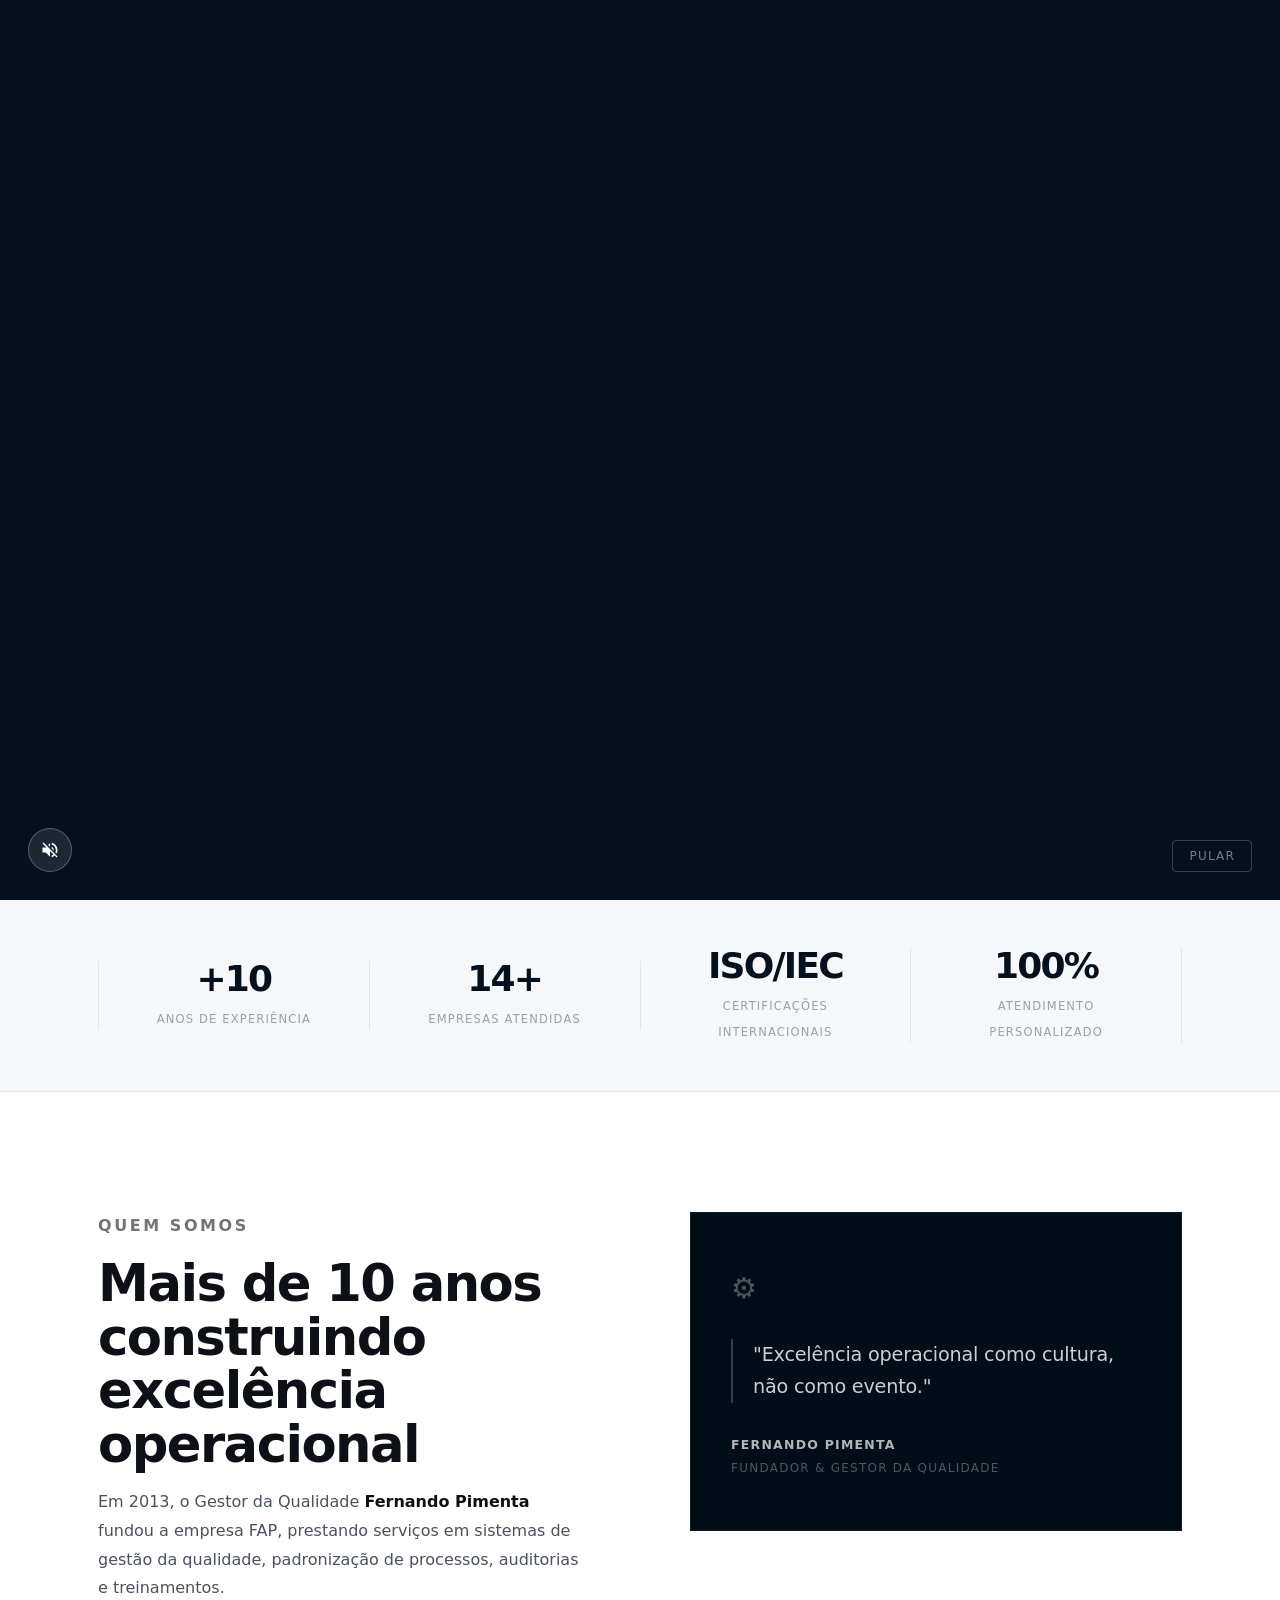
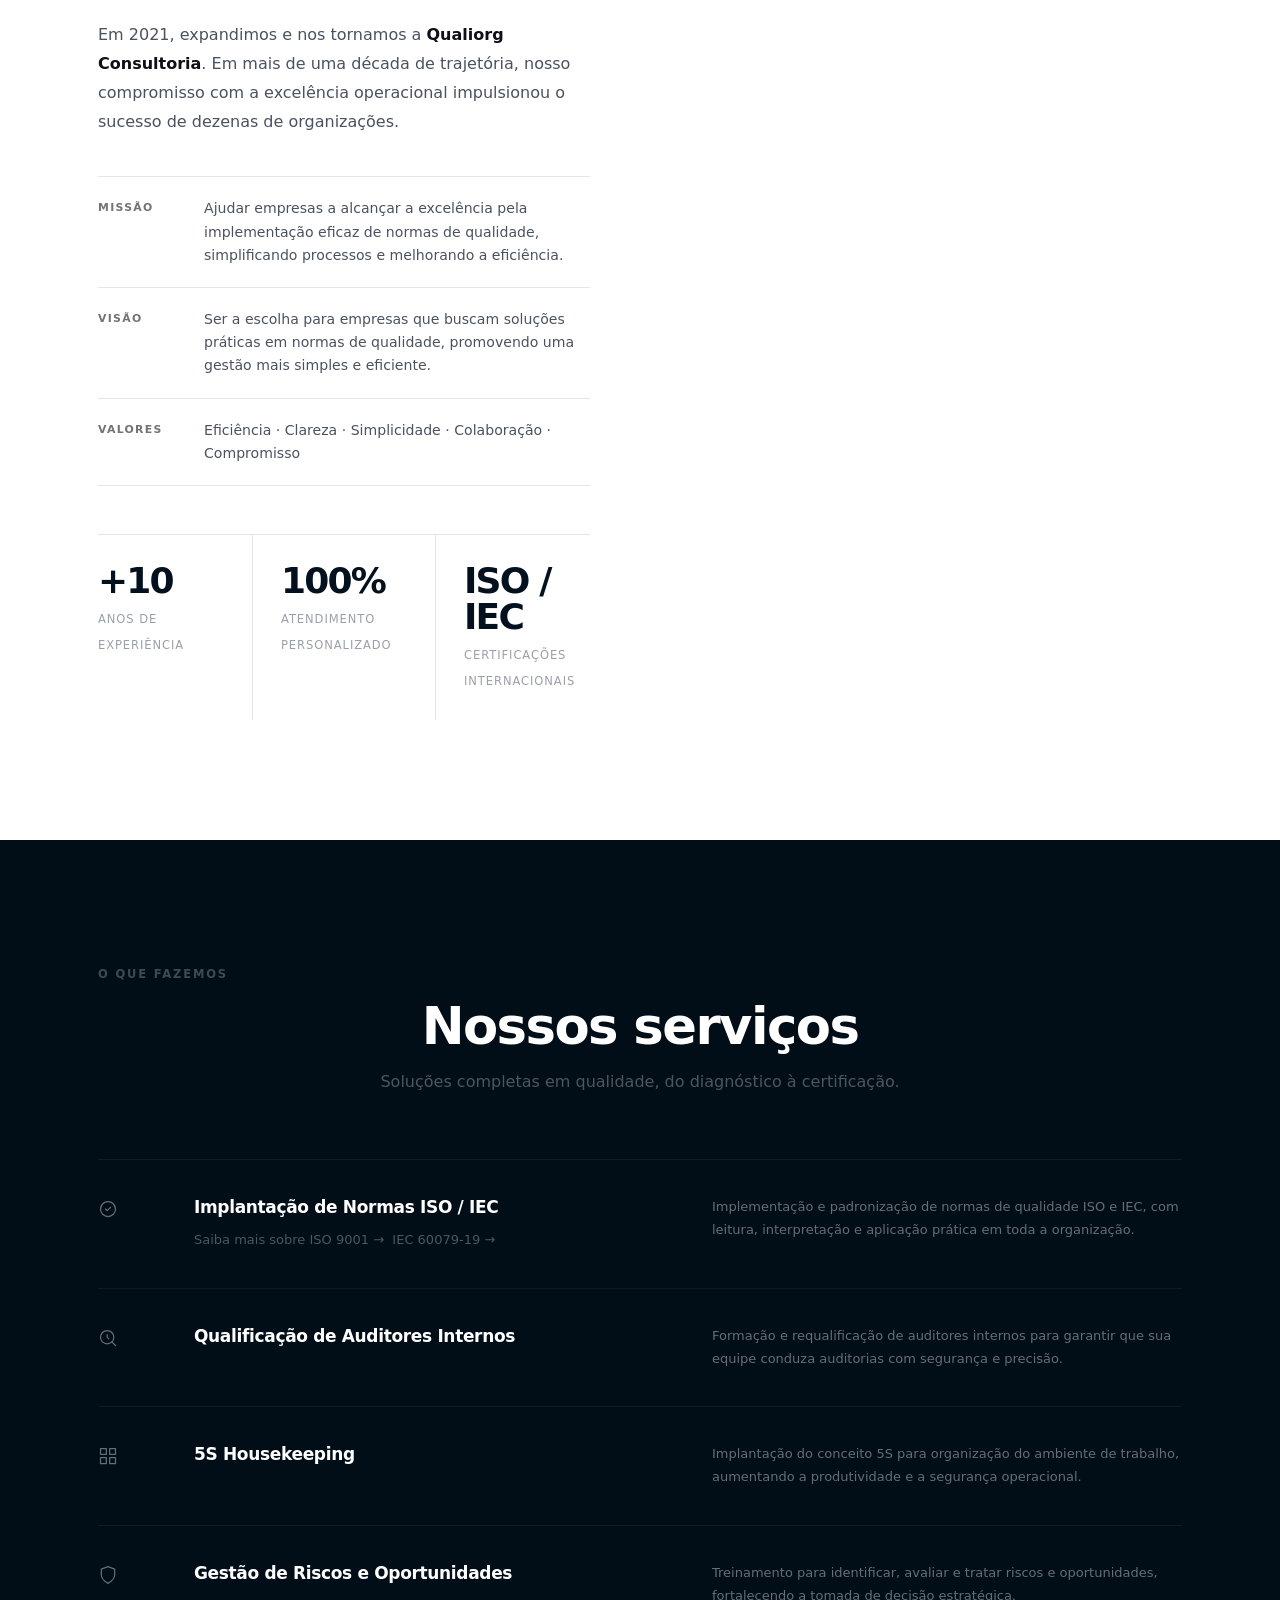
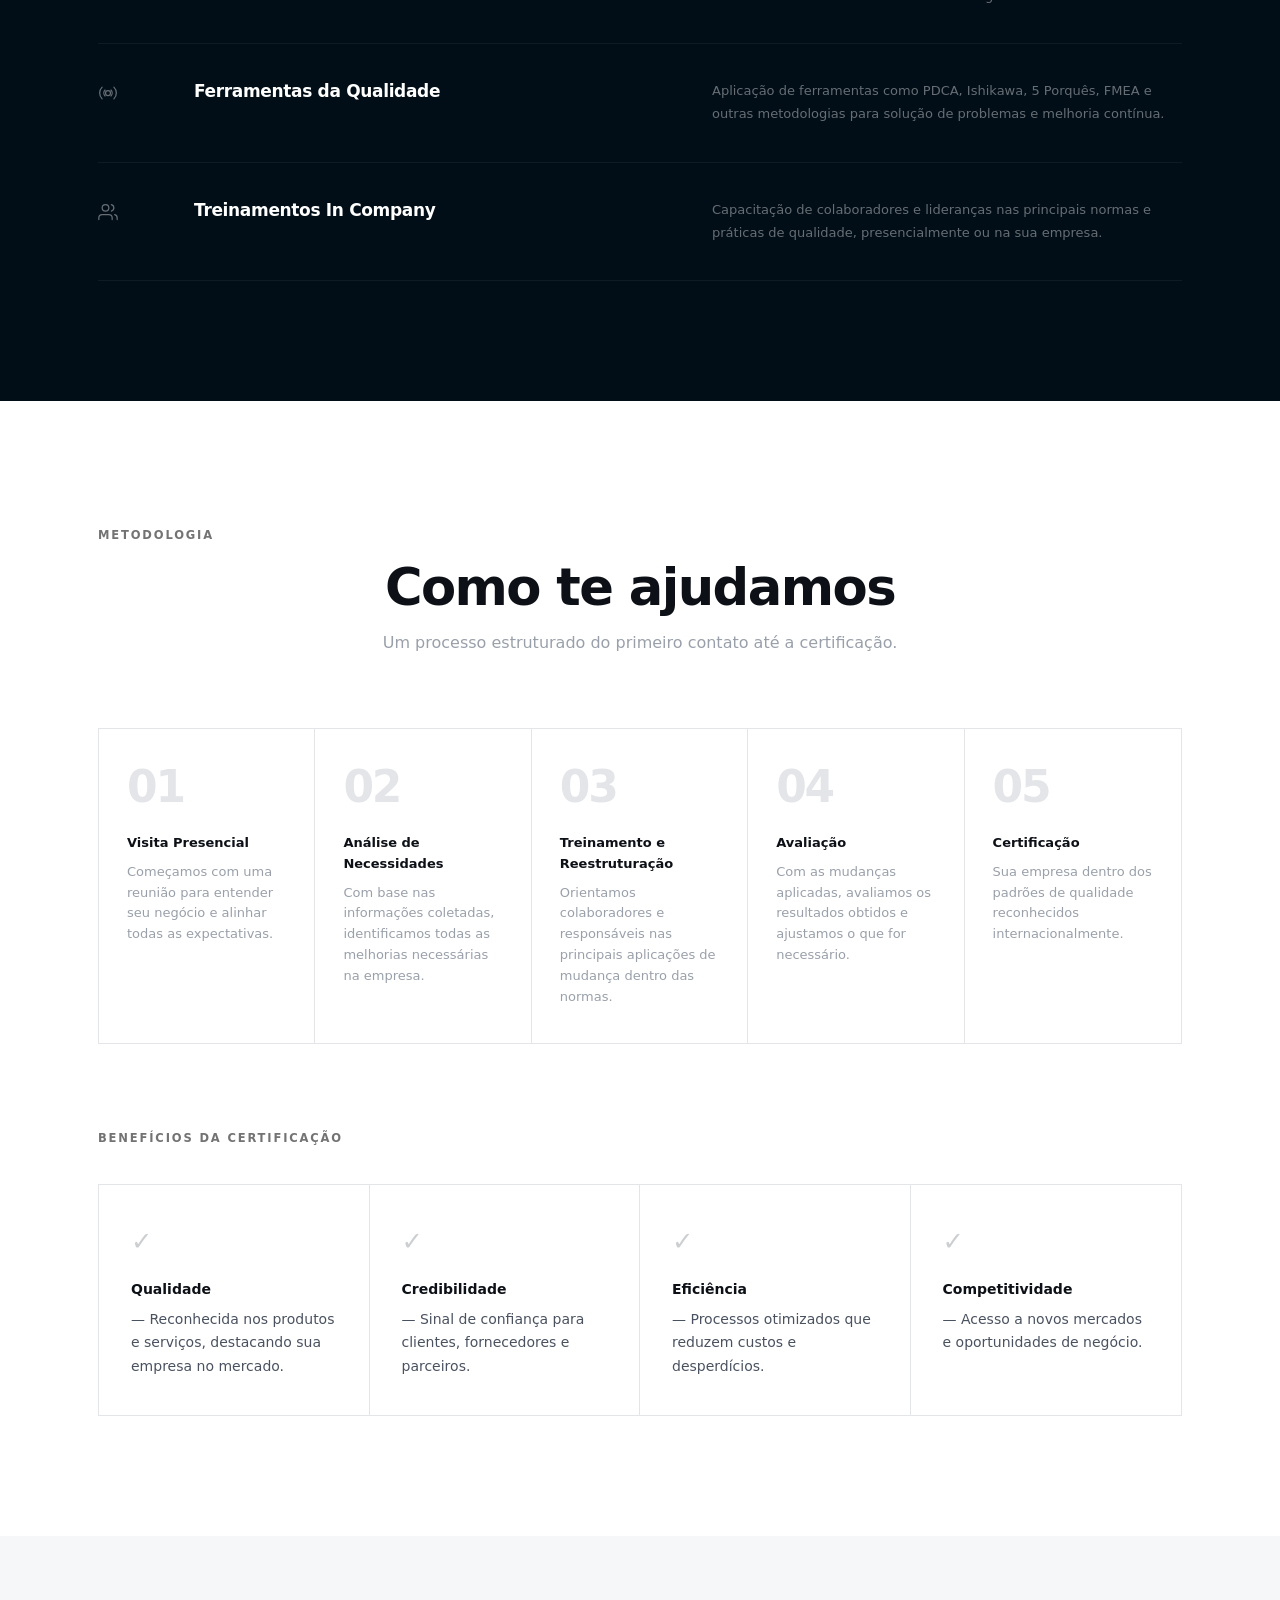
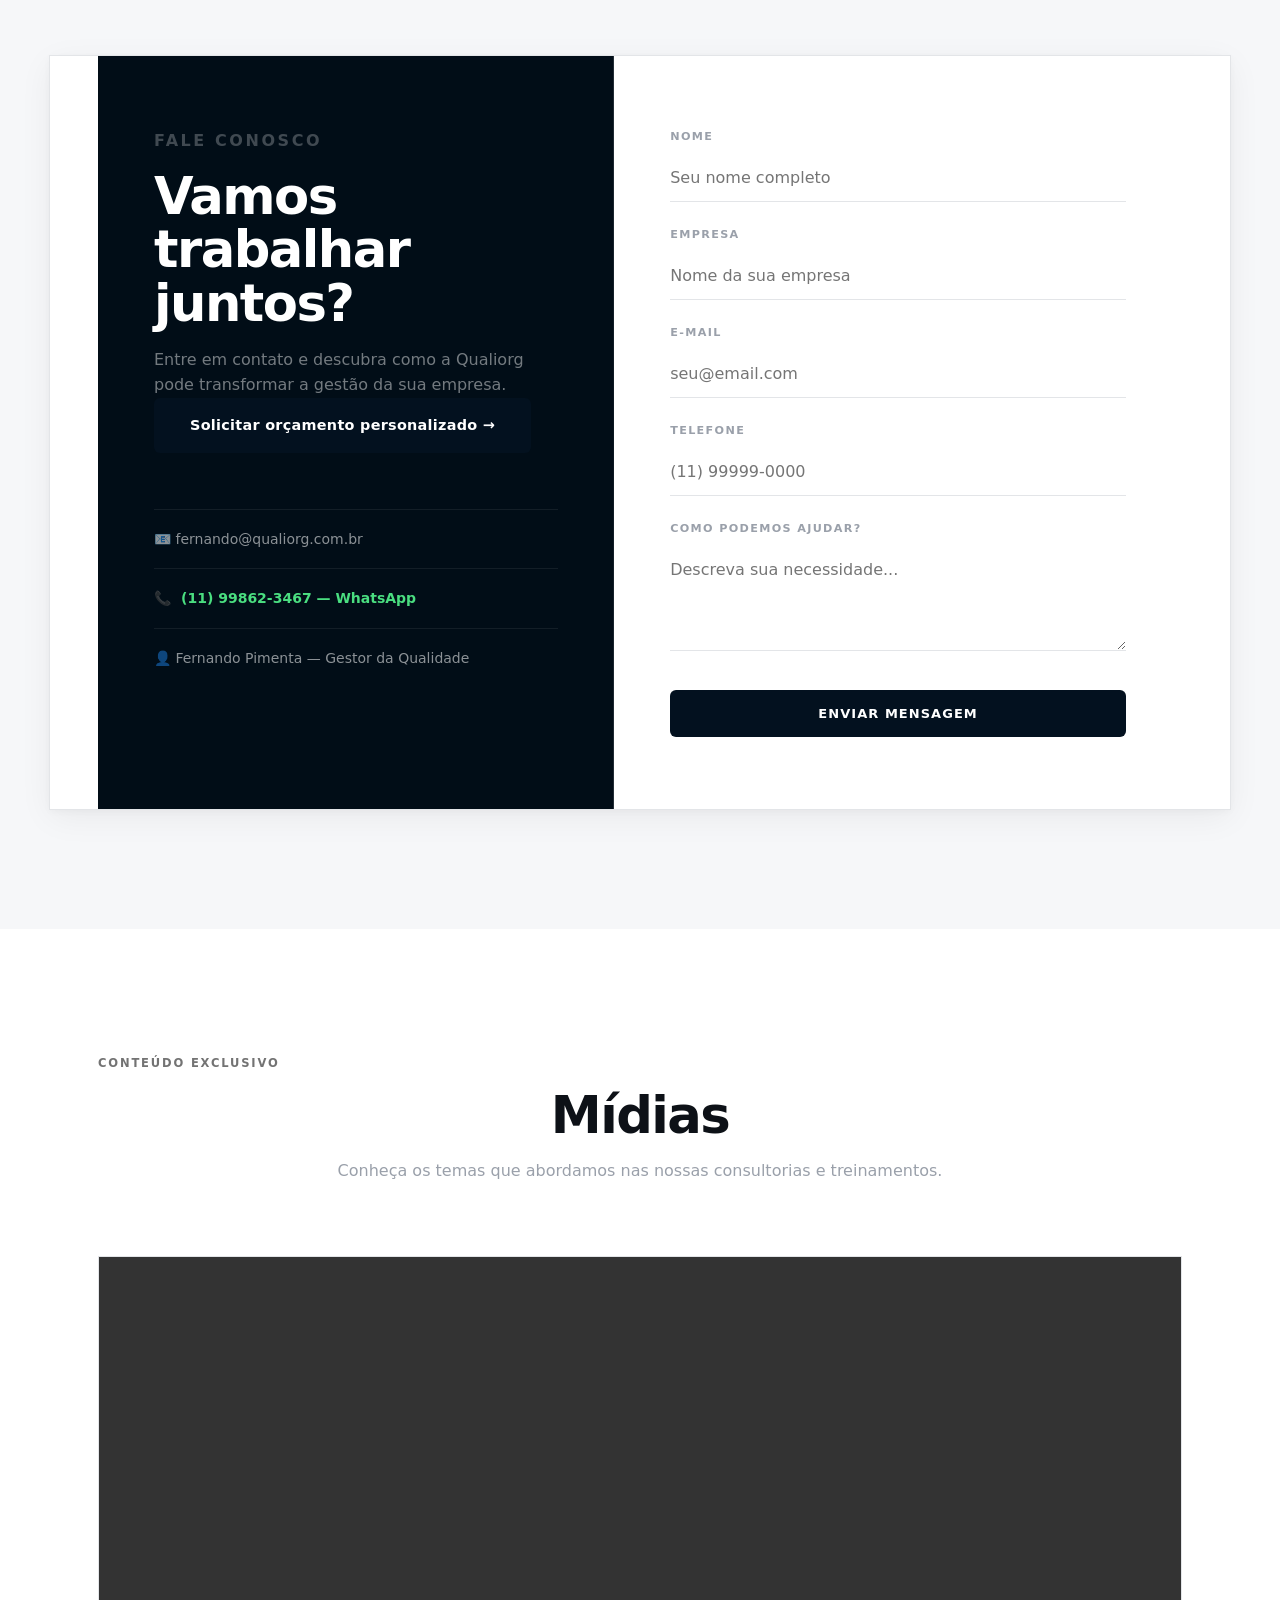
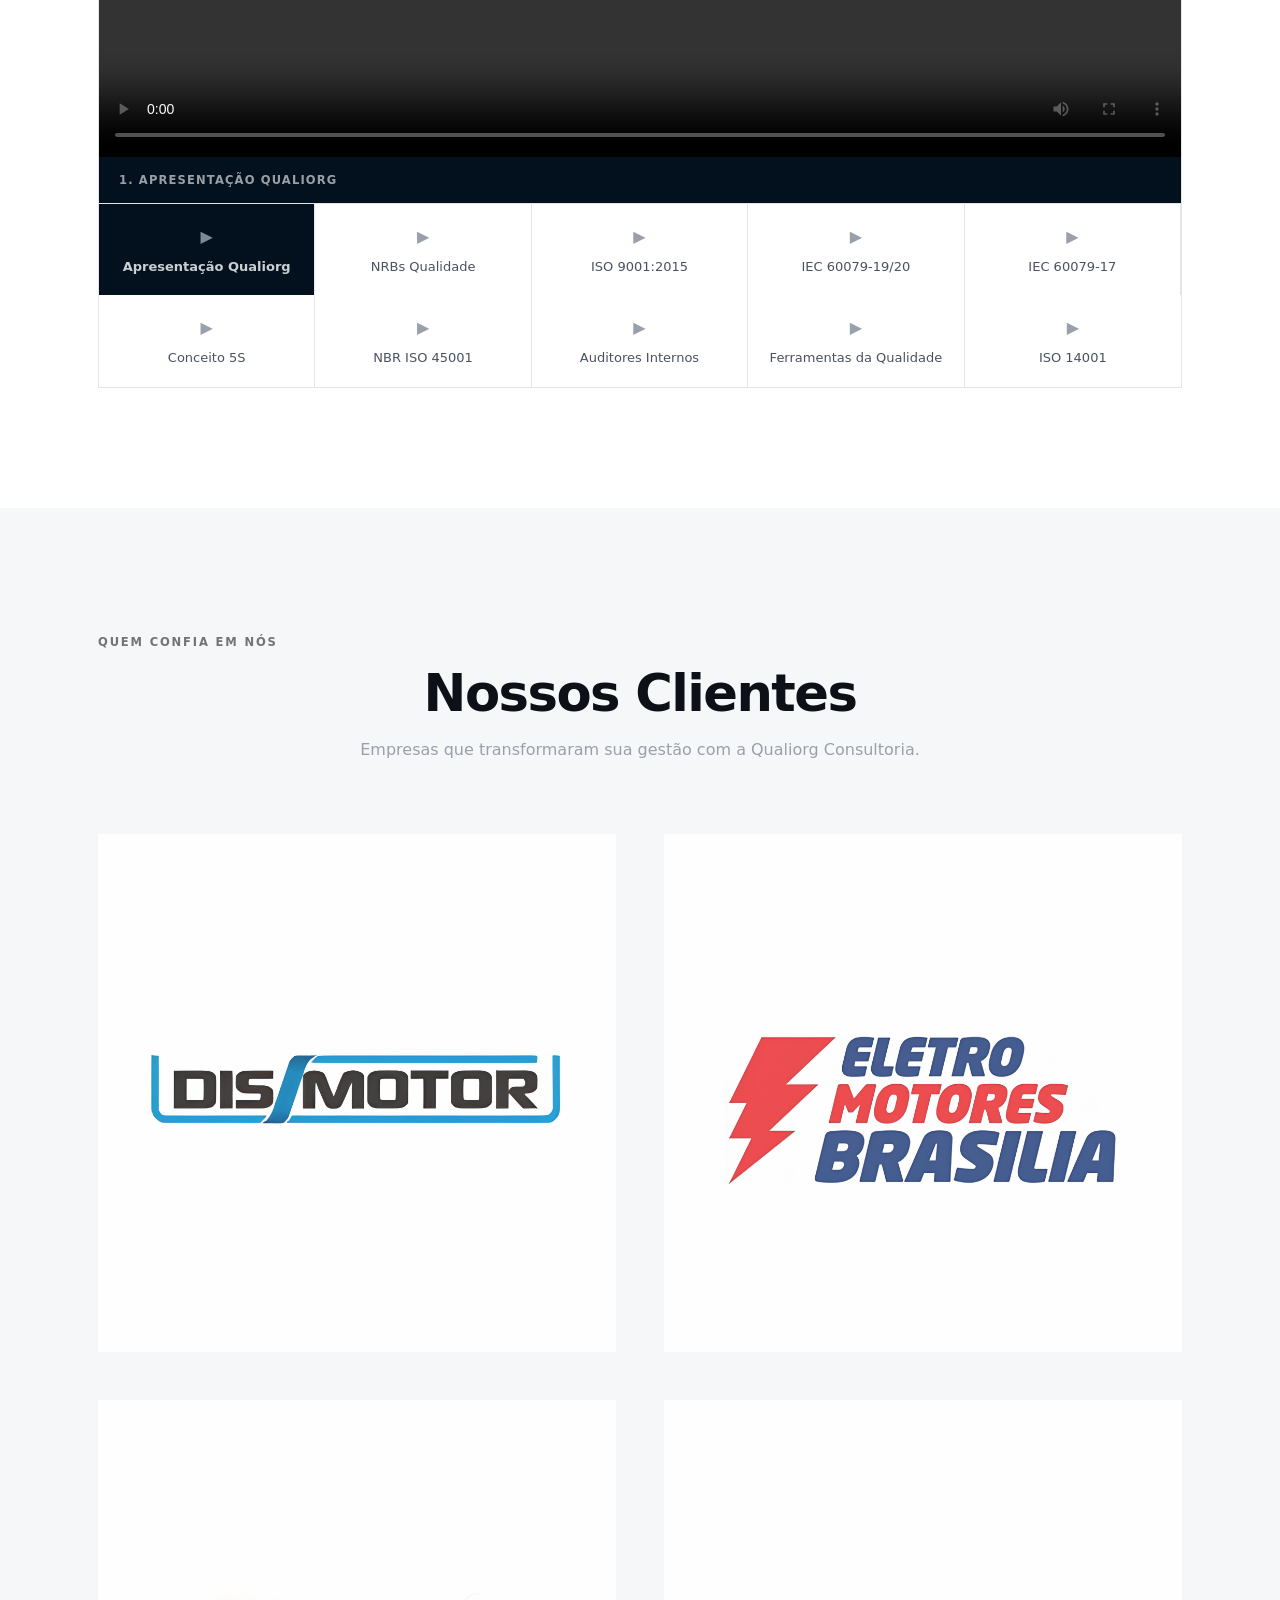
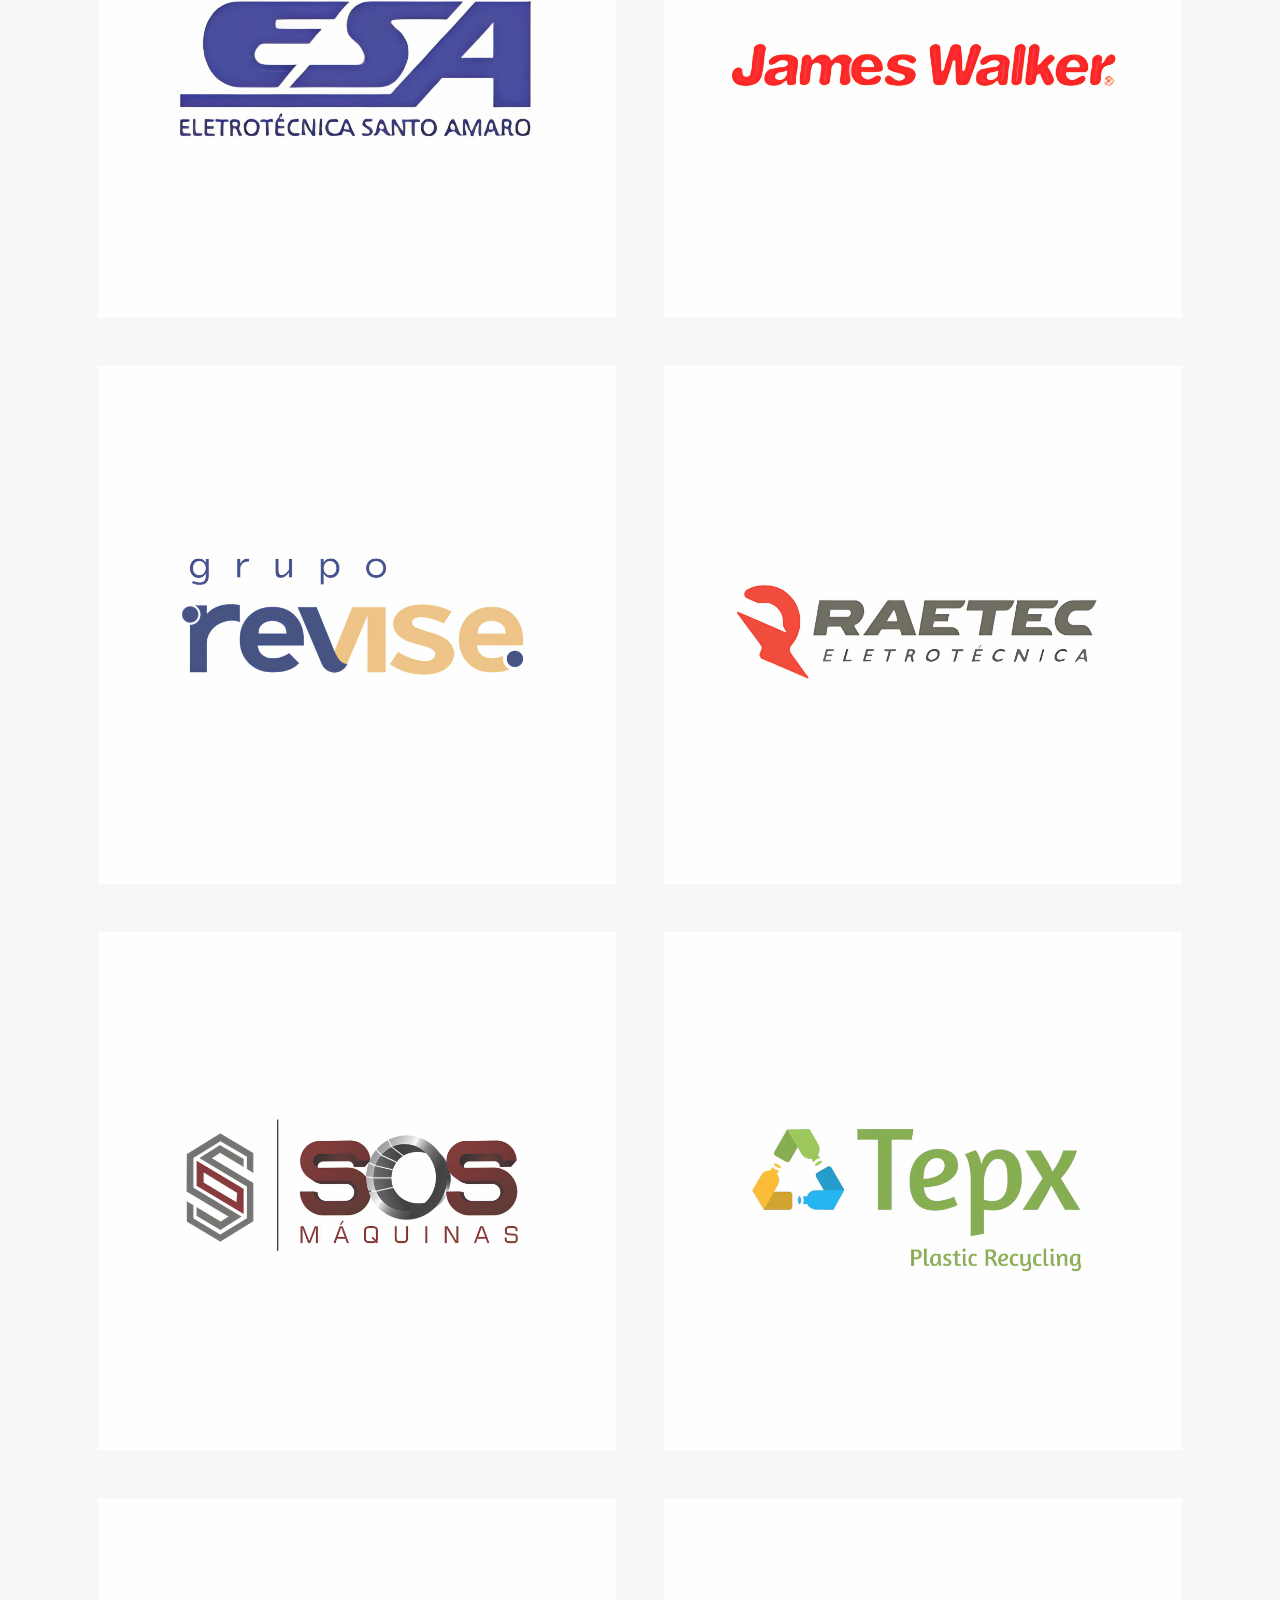
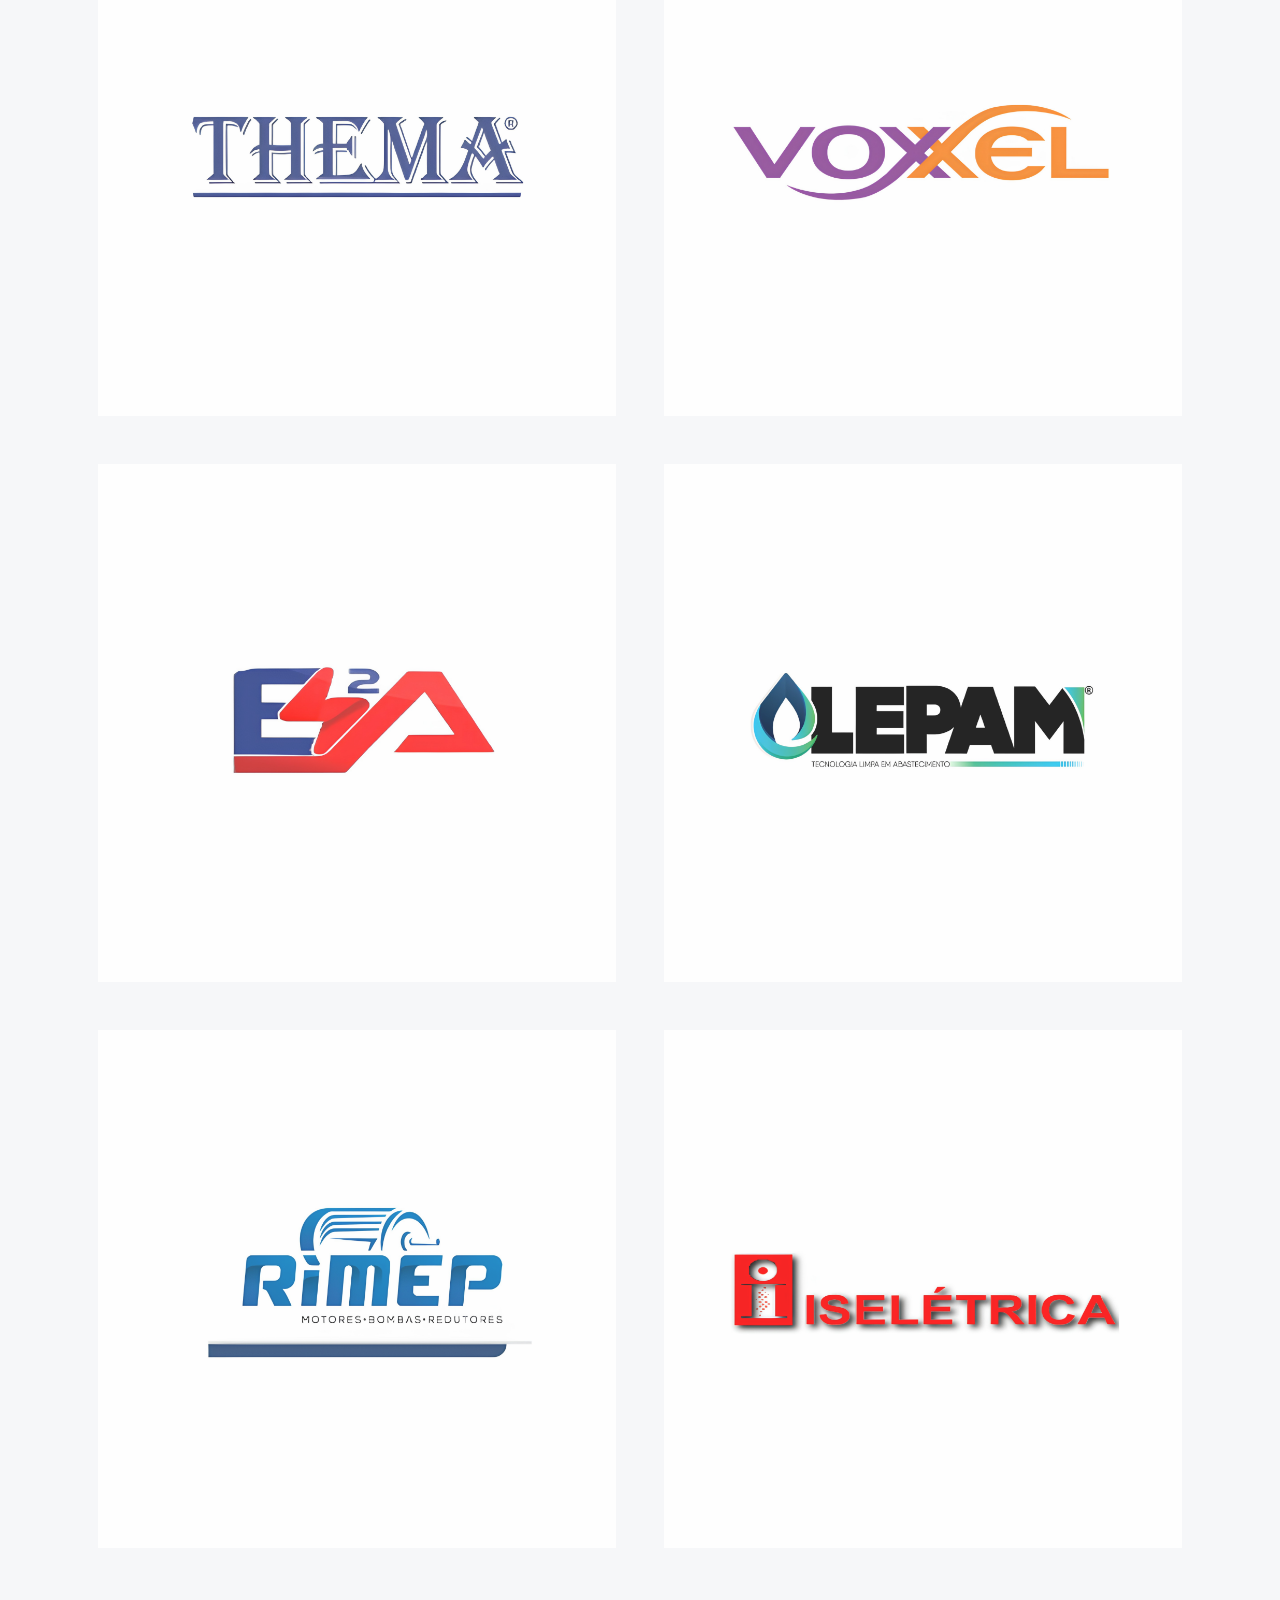
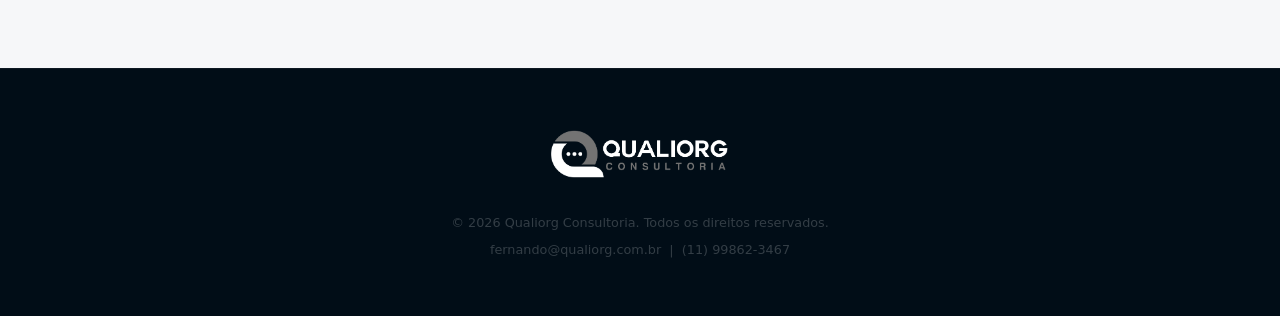
==== commit 0a60cb65: "Splash: autoplay mudo automatico + botao som + pular" ====
--- a/index.html
+++ b/index.html
@@ -72,52 +72,54 @@
 </head>
 <body>
 
-  <!-- SPLASH DE LOGO ANIMADA — cobre tela inteira, toca com som ao clicar -->
+  <!-- SPLASH DE LOGO ANIMADA — autoplay mudo, botão de som durante reprodução -->
   <div id="splash" style="
     position:fixed; inset:0; z-index:9999;
     background:#03111F;
-    display:flex; flex-direction:column;
-    align-items:center; justify-content:center;
-    cursor:pointer;
+    display:flex; align-items:center; justify-content:center;
     transition: opacity 0.7s ease;
   ">
-    <video id="splash-video" playsinline preload="auto" style="
+    <video id="splash-video" autoplay muted playsinline preload="auto" style="
       width:min(560px,90vw); height:auto; display:block;
     ">
       <source src="logo-animation.mp4" type="video/mp4" />
     </video>
-    <div id="splash-btn" style="
-      margin-top:32px;
-      color:rgba(255,255,255,0.7);
+
+    <!-- Botão de som — canto inferior esquerdo -->
+    <button id="splash-unmute" title="Ativar som" style="
+      position:absolute; bottom:28px; left:28px;
+      background:rgba(255,255,255,0.1);
+      border:1px solid rgba(255,255,255,0.25);
+      border-radius:50%;
+      width:44px; height:44px;
+      display:flex; align-items:center; justify-content:center;
+      cursor:pointer; color:#fff;
+      transition: background 0.2s;
+    ">
+      <svg id="icon-muted" width="20" height="20" viewBox="0 0 24 24" fill="currentColor">
+        <path d="M16.5 12A4.5 4.5 0 0 0 14 7.97v2.21l2.45 2.45c.03-.2.05-.41.05-.63zm2.5 0c0 .94-.2 1.82-.54 2.64l1.51 1.51A8.796 8.796 0 0 0 21 12c0-4.28-2.99-7.86-7-8.77v2.06c2.89.86 5 3.54 5 6.71zM4.27 3 3 4.27 7.73 9H3v6h4l5 5v-6.73l4.25 4.25c-.67.52-1.42.93-2.25 1.18v2.06A8.99 8.99 0 0 0 17.73 18.27L19.73 21 21 19.73l-9-9L4.27 3zM12 4 9.91 6.09 12 8.18V4z"/>
+      </svg>
+      <svg id="icon-sound" width="20" height="20" viewBox="0 0 24 24" fill="currentColor" style="display:none">
+        <path d="M3 9v6h4l5 5V4L7 9H3zm13.5 3A4.5 4.5 0 0 0 14 7.97v8.05c1.48-.73 2.5-2.25 2.5-4.02zM14 3.23v2.06c2.89.86 5 3.54 5 6.71s-2.11 5.85-5 6.71v2.06c4.01-.91 7-4.49 7-8.77s-2.99-7.86-7-8.77z"/>
+      </svg>
+    </button>
+
+    <!-- Pular -->
+    <button id="splash-skip" style="
+      position:absolute; bottom:28px; right:28px;
+      background:transparent;
+      border:1px solid rgba(255,255,255,0.2);
+      border-radius:4px;
+      padding:8px 16px;
+      color:rgba(255,255,255,0.45);
       font-family:system-ui,sans-serif;
-      font-size:0.9rem;
-      letter-spacing:0.12em;
-      text-transform:uppercase;
-      display:flex; align-items:center; gap:10px;
-      animation: splash-pulse 2s ease-in-out infinite;
-    ">
-      <svg width="18" height="18" viewBox="0 0 24 24" fill="currentColor"><path d="M8 5v14l11-7z"/></svg>
-      Toque para assistir com som
-    </div>
-    <div id="splash-skip" style="
-      position:absolute; bottom:32px; right:32px;
-      color:rgba(255,255,255,0.35);
-      font-family:system-ui,sans-serif;
-      font-size:0.78rem;
+      font-size:0.75rem;
       letter-spacing:0.1em;
       text-transform:uppercase;
-      padding:8px 14px;
-      border:1px solid rgba(255,255,255,0.15);
-      border-radius:4px;
       cursor:pointer;
-    ">Pular</div>
+      transition: color 0.2s, border-color 0.2s;
+    ">Pular</button>
   </div>
-  <style>
-    @keyframes splash-pulse {
-      0%,100% { opacity:0.5; }
-      50%      { opacity:1; }
-    }
-  </style>
 
   <!-- NAVBAR -->
   <header class="navbar">
@@ -479,14 +481,15 @@
 
   <script src="script.js"></script>
   <script>
-    /* Splash fullscreen com vídeo e som */
+    /* Splash: autoplay mudo + botão de som + pular */
     (function () {
       var splash      = document.getElementById('splash');
       var video       = document.getElementById('splash-video');
-      var btn         = document.getElementById('splash-btn');
+      var unmuteBtn   = document.getElementById('splash-unmute');
+      var iconMuted   = document.getElementById('icon-muted');
+      var iconSound   = document.getElementById('icon-sound');
       var skipBtn     = document.getElementById('splash-skip');
       var heroContent = document.getElementById('hero-content');
-      var started     = false;
 
       function closeSplash() {
         splash.style.opacity = '0';
@@ -494,38 +497,25 @@
         if (heroContent) heroContent.classList.add('visible');
       }
 
-      function startVideo() {
-        if (started) return;
-        started = true;
-        if (btn) btn.style.display = 'none';
-        video.muted = false;
-        video.play().catch(function () {
-          video.muted = true;
-          video.play();
-        });
-        video.addEventListener('ended', closeSplash);
-        /* Fallback: se o vídeo travar, fecha após 15s */
-        setTimeout(function () { if (splash.style.display !== 'none') closeSplash(); }, 15000);
-      }
-
-      /* Primeiro clique em qualquer lugar do splash inicia com som */
-      splash.addEventListener('click', function (e) {
-        if (e.target === skipBtn) return;
-        startVideo();
+      /* Autoplay mudo (funciona em todos navegadores) */
+      video.play().catch(function () { closeSplash(); });
+
+      video.addEventListener('ended', closeSplash);
+      /* Fallback: fecha após 20s se o vídeo travar */
+      setTimeout(function () { if (splash.style.display !== 'none') closeSplash(); }, 20000);
+
+      /* Botão de som: alterna mute/unmute */
+      unmuteBtn.addEventListener('click', function (e) {
+        e.stopPropagation();
+        video.muted = !video.muted;
+        iconMuted.style.display = video.muted ? '' : 'none';
+        iconSound.style.display = video.muted ? 'none' : '';
       });
 
       skipBtn.addEventListener('click', function (e) {
         e.stopPropagation();
         closeSplash();
       });
-
-      /* Tenta autoplay silencioso; se funcionar, apenas mostra o vídeo */
-      video.muted = true;
-      video.play().then(function () {
-        /* Autoplay silencioso funcionou: mostra o vídeo mas pausa até o clique */
-        video.pause();
-        video.currentTime = 0;
-      }).catch(function () { /* sem autoplay — splash aguarda clique */ });
     })();
   </script>
   <script>
